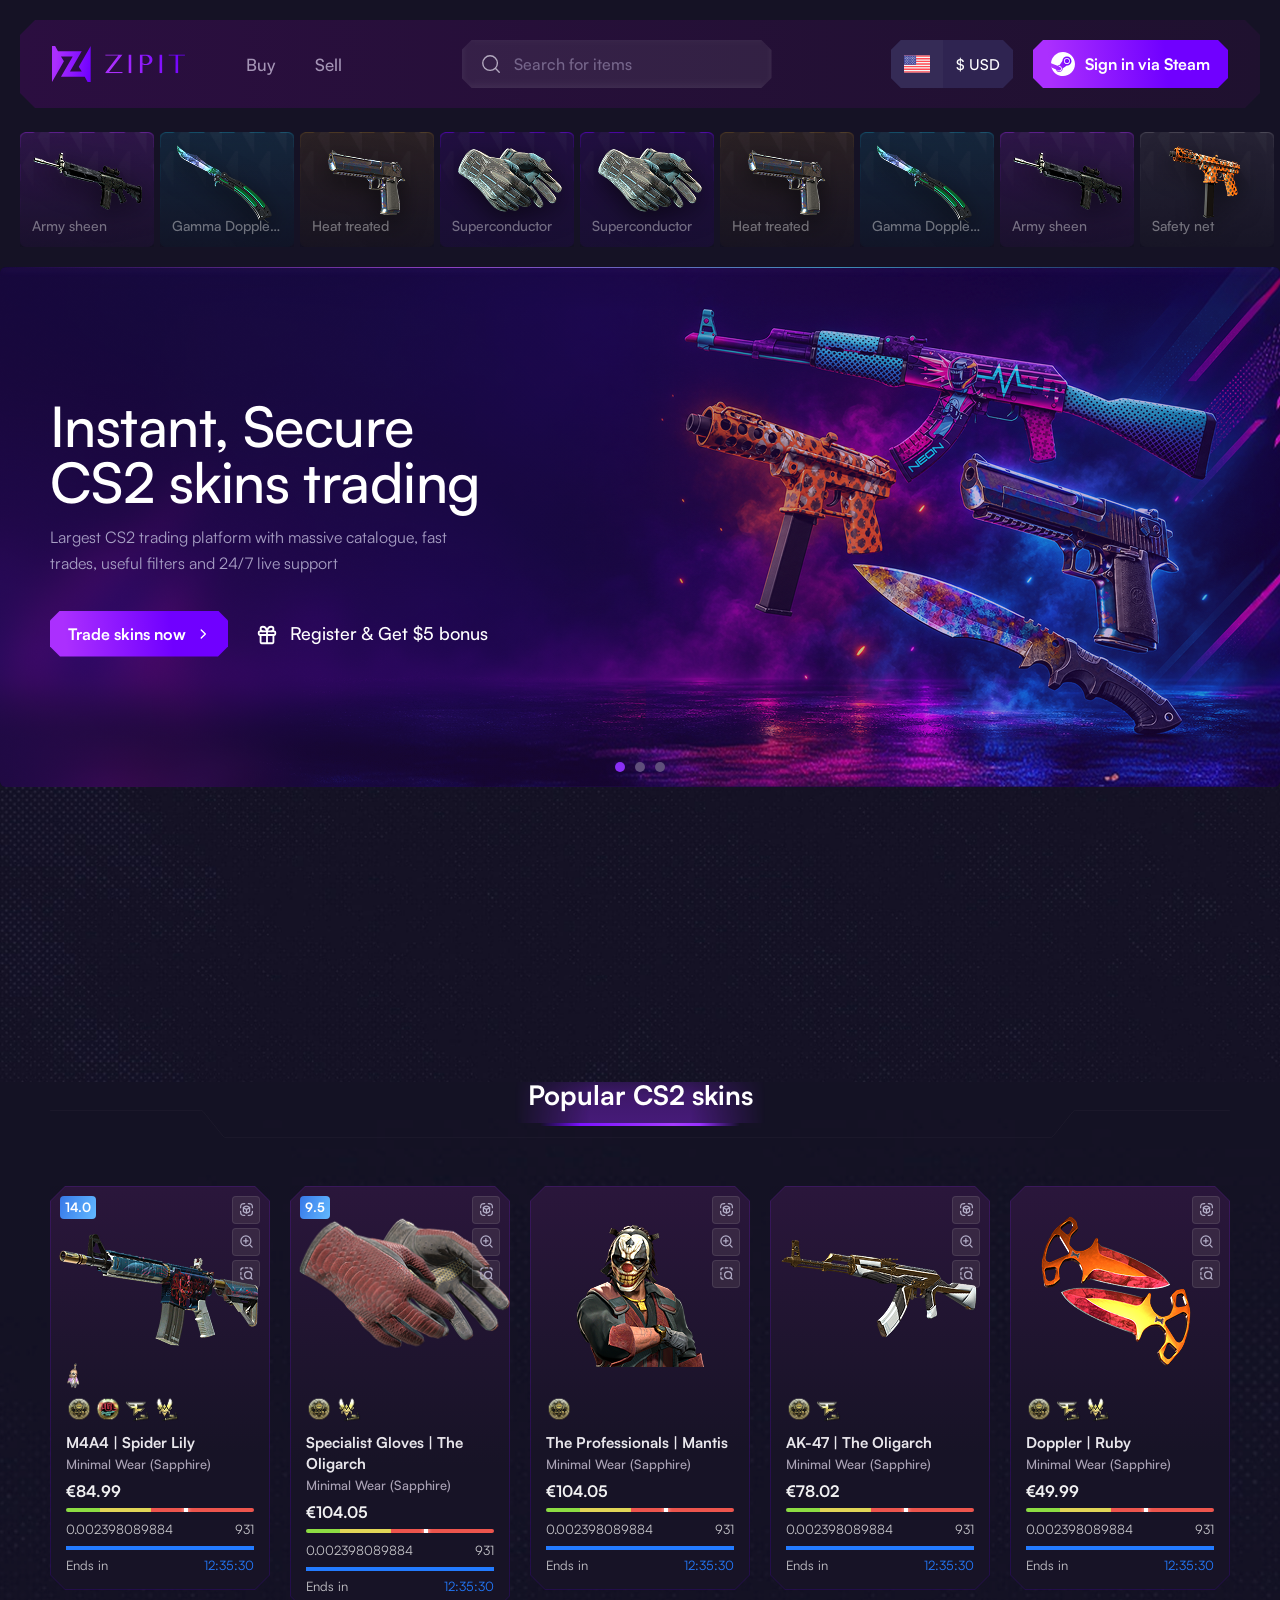
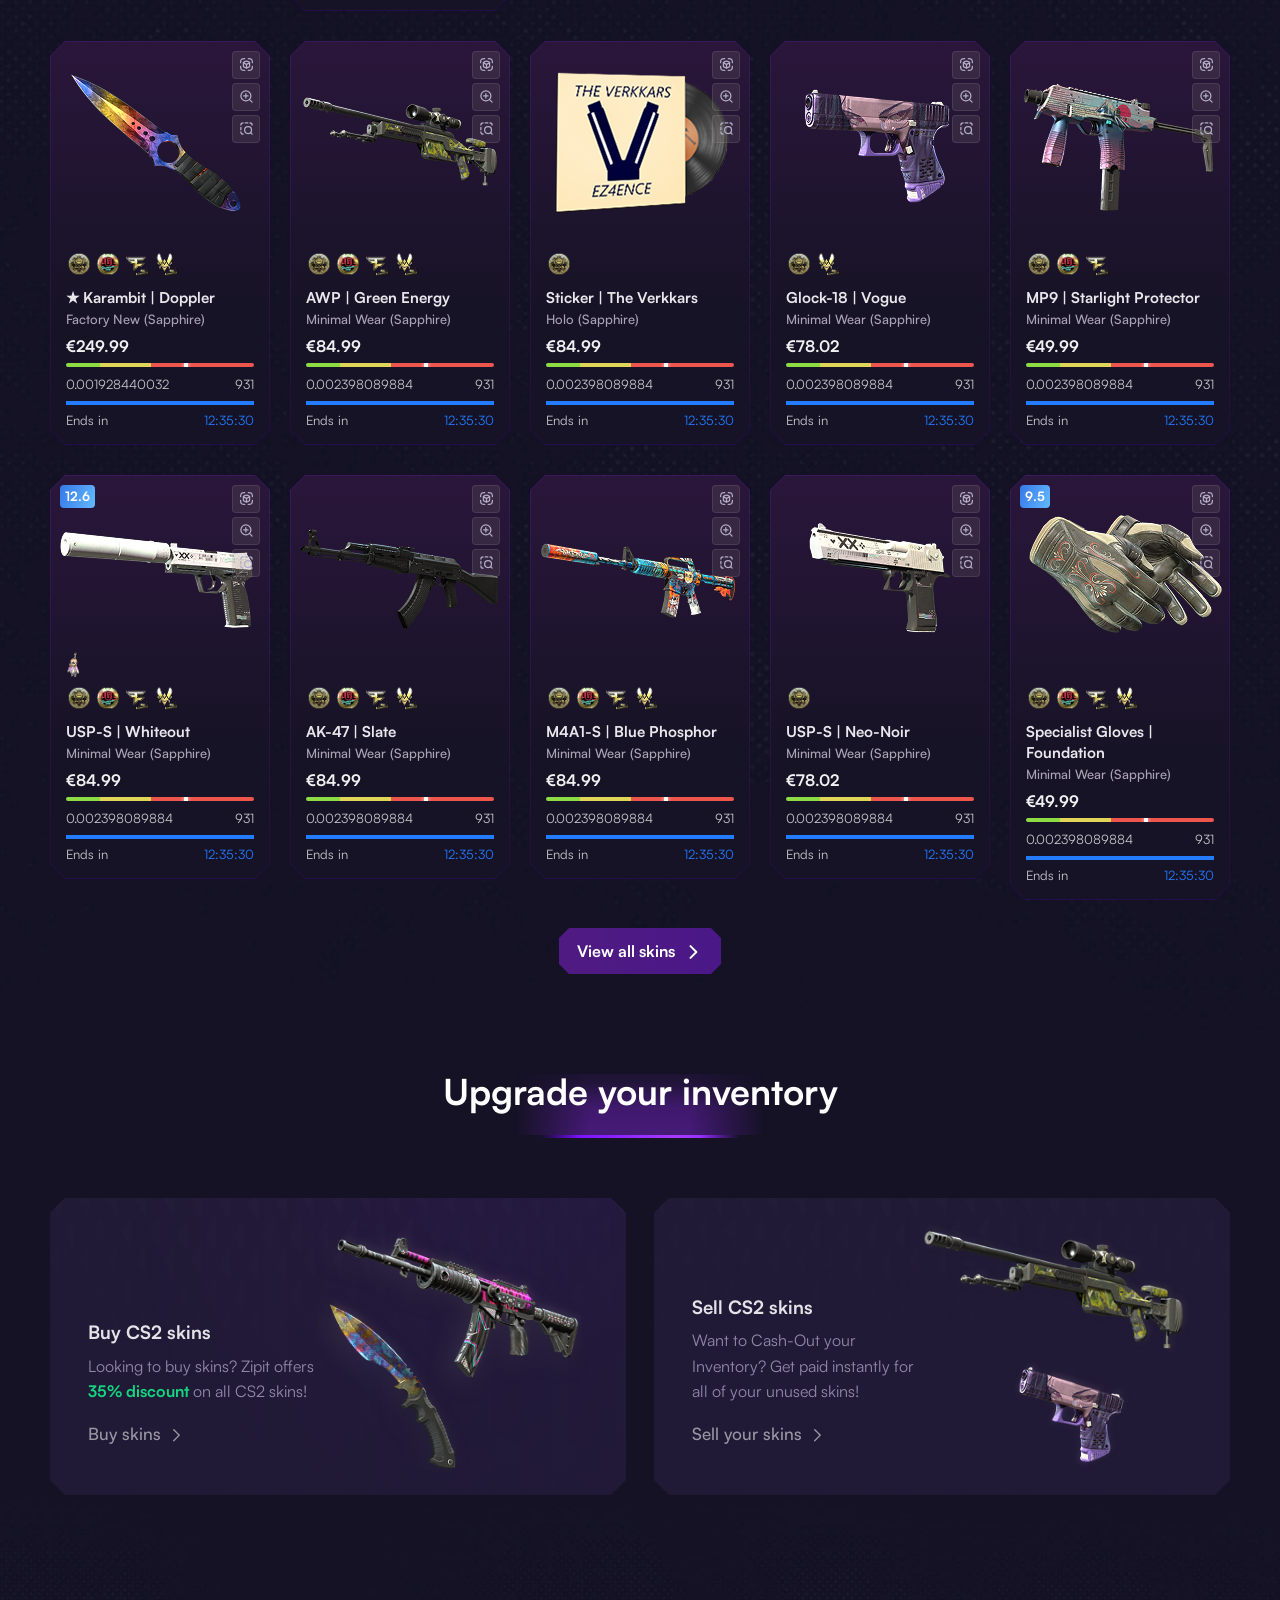
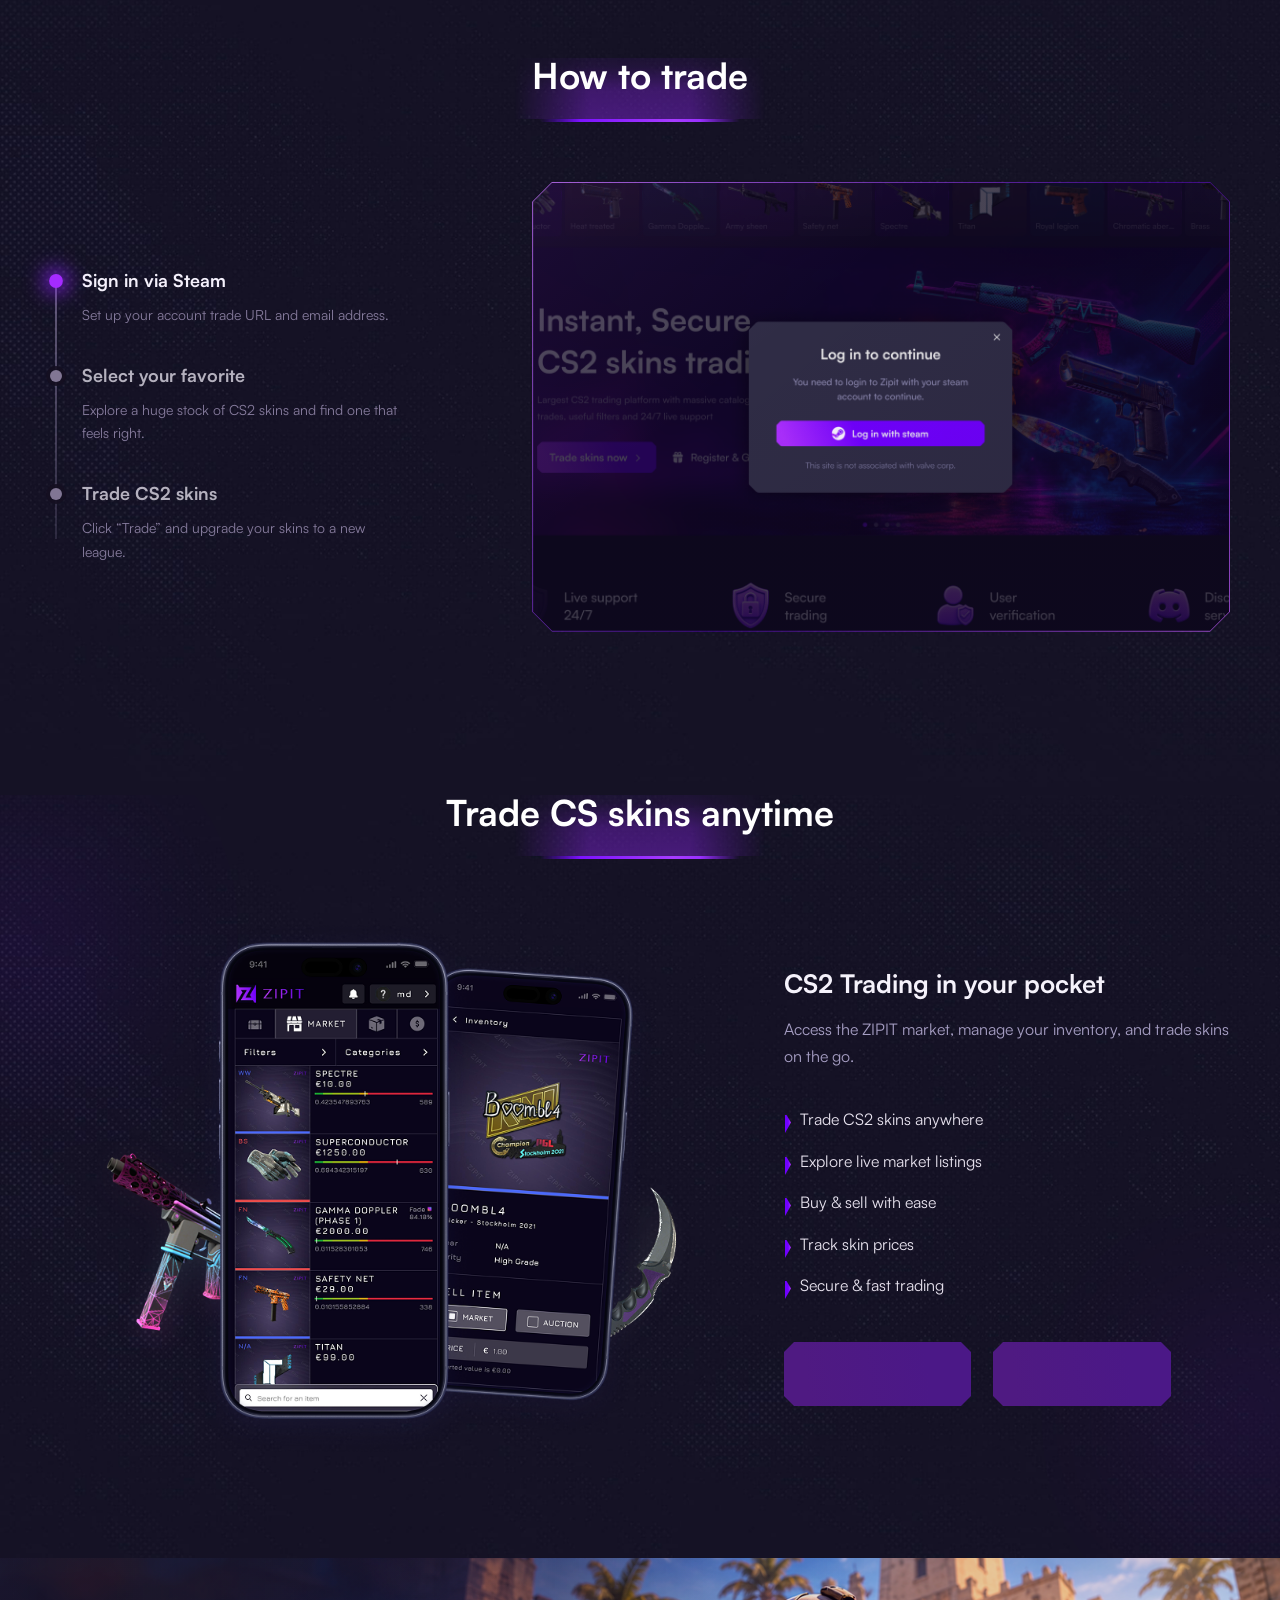
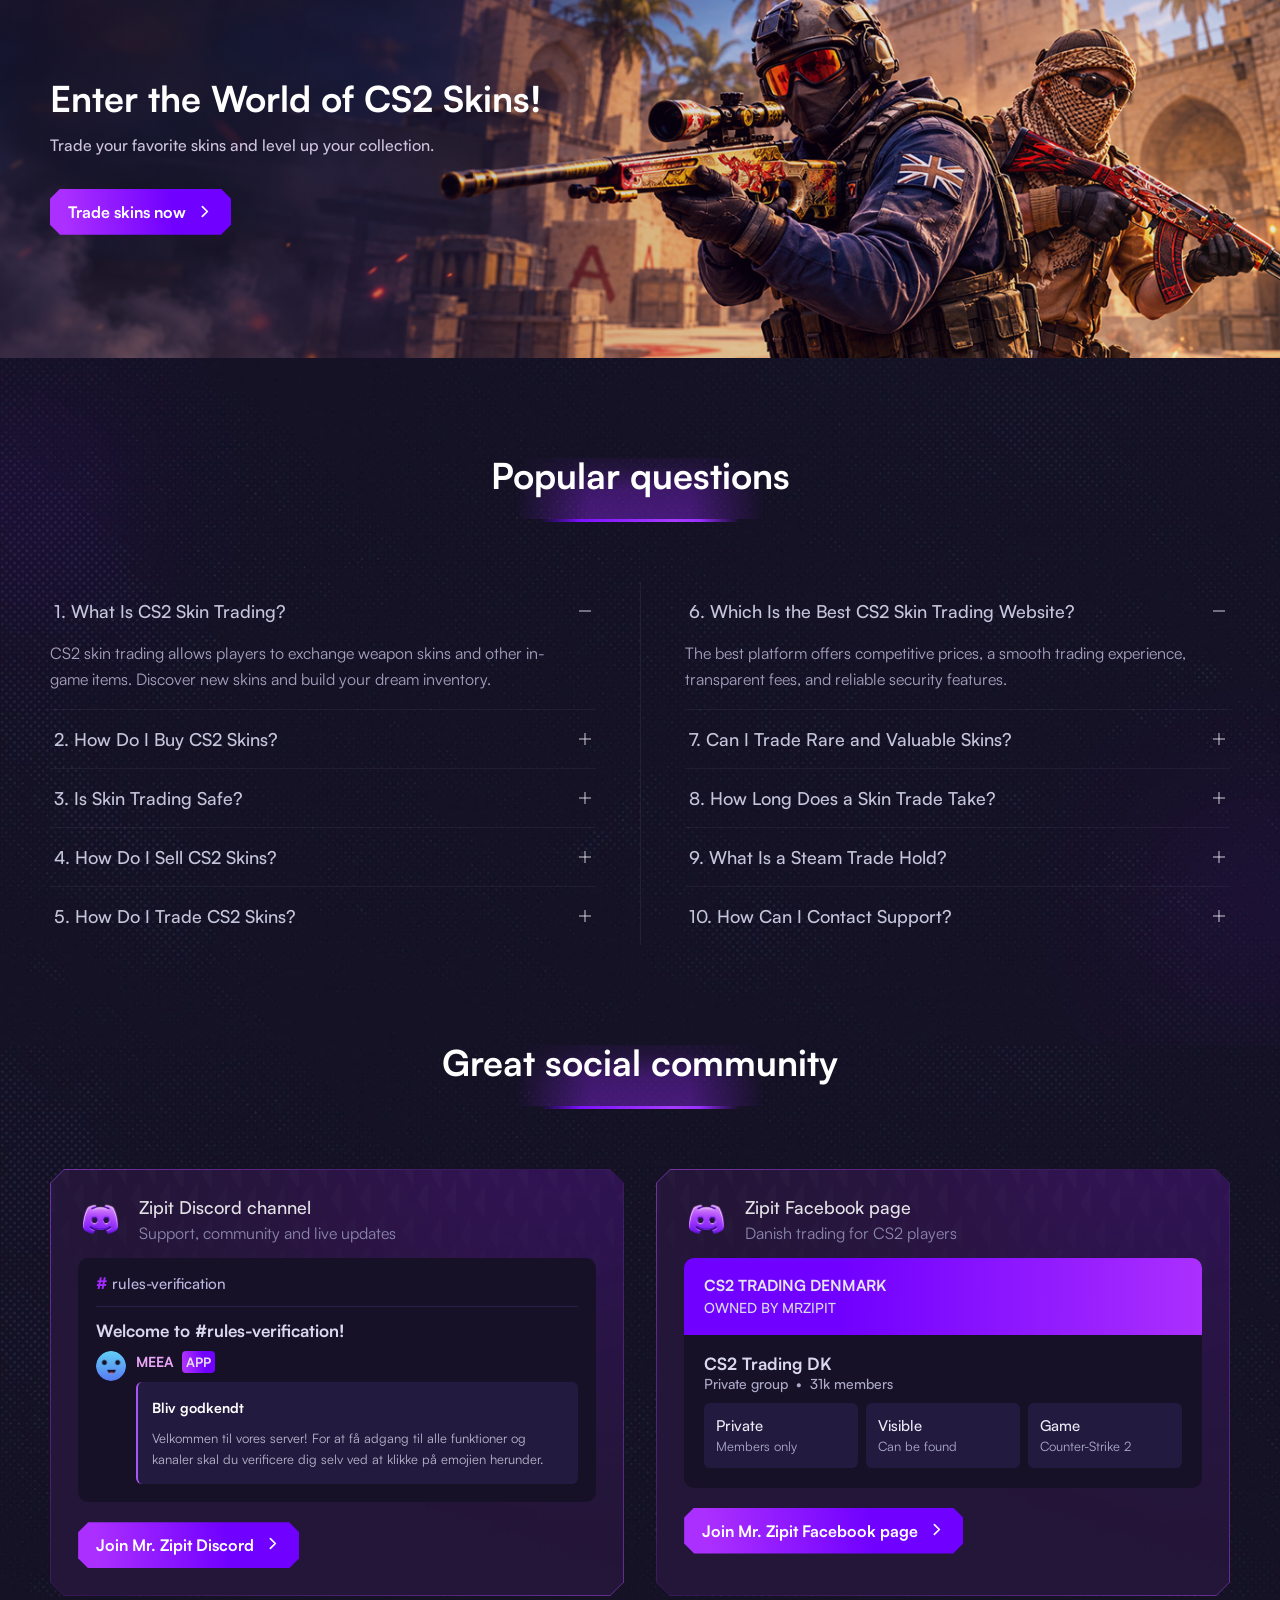
==== index.html @ a23563c8 "update section" ====
<!DOCTYPE html>
<html lang="en">
  <head>
    <meta charset="UTF-8" />
    <meta name="viewport" content="width=device-width, initial-scale=1.0" />
    <title>ZIPIT — Skin Drop Section</title>
    <meta name="description" content="Responsive skin drop section inspired by the reference website." />
    <link rel="icon" type="image/svg+xml" href="images/favicon.svg" />
    <link rel="stylesheet" href="https://unpkg.com/lenis@1.3.26/dist/lenis.css" />
    <link rel="stylesheet" href="https://cdn.jsdelivr.net/npm/swiper@11/swiper-bundle.min.css" />
    <link rel="stylesheet" href="style.css" />
  </head>
  <body>
      <header class="topbar" aria-label="Main navigation">
        <div class="header-inner">
          <div class="header-logo-menu">
            <div class="brand" aria-label="ZIPIT brand">
              <a href="index.html" aria-label="ZIPIT homepage">
                <img src="images/new-zipit-logo.svg" alt="ZIPIT"
                  class="brand-logo" />
              </a>
            </div>
            <nav class="nav-actions" id="primaryNavigation" aria-label="Main navigation links">
              <ul class="nav-mian-menu">
                <li class="nav-item"><a href="#" class="nav-link">Buy</a></li>
                <li class="nav-item"><a href="#" class="nav-link">Sell</a></li>
              </ul>
            </nav>
          </div>
          <div class="header-buttons">
            <div class="currency-dropdown">
              <button class="currency-box" type="button" aria-expanded="false">
                <span class="currency-flag">
                  <img id="currencyFlag" src="images/flag.svg" alt>
                </span>
                <span class="currency-text" id="currencyText">$ USD</span>
              </button>
              <div class="currency-menu" id="currencyMenu"></div>
            </div>
            <button type="button" class="header-icon-btn search-toggle"
              aria-label="Open search" aria-expanded="false"
              aria-controls="headerSearch">
              <img src="images/search-icon.svg" alt />
            </button>
            <div class="signin-control">
              <button type="button" class="header-icon-btn signin-toggle"
                aria-label="Open sign-in options" aria-expanded="false"
                aria-controls="signinPanel">
                <img src="images/steam-icon.svg" alt />
              </button>
              <div class="signin-panel" id="signinPanel">
                <button type="button" class="signin-btn common-btn"
                  aria-label="Sign in via Steam">
                  <img src="images/steam-icon.svg" alt class="steam-icon" />
                  <span>Sign in via Steam</span>
                </button>
              </div>
            </div>
            <button type="button" class="nav-toggle header-icon-btn" aria-label="Open navigation menu" aria-expanded="false" aria-controls="primaryNavigation">
              <svg viewBox="0 0 24 24" aria-hidden="true"><path d="M4 6h16M4 12h16M4 18h16" /></svg>
            </button>
          </div>
          <div class="search-box" id="headerSearch" role="search">
            <span class="search-icon" aria-hidden="true">
              <img src="images/search-icon.svg" alt>
            </span>
            <input type="search" placeholder="Search for items"
              aria-label="Search items" />
          </div>
        </div>
      </header>

    <main>
      <section class="drops-wrap" aria-label="Featured drops section">
        <div class="drop-row" data-row="combined"></div>
      </section>

      <section class="hero">
        <div class="hero-slider swiper" aria-roledescription="carousel" aria-label="CS2 skins">
          <div class="hero-track swiper-wrapper">
            <!-- Slide 1 -->
            <div class="slide section-spacing-inline swiper-slide" role="group" aria-roledescription="slide" aria-label="1 of 3">
              <div class="hero-slide-inner container">
                <div class="slide-content">
                  <h1 class="slide-title">Instant, Secure<br>CS2 skins
                    trading</h1>
                  <p class="slide-text">Largest CS2 trading platform with massive
                    catalogue, fast trades, useful filters and 24/7 live
                    support</p>
                  <div class="slide-actions ">
                    <a href="#" class="btn common-btn">Trade skins now
                      <svg viewBox="0 0 24 24" fill="none" stroke="currentColor"
                        stroke-width="2.4" stroke-linecap="round"
                        stroke-linejoin="round"><path d="M9 5l7 7-7 7" /></svg>
                    </a>
                    <a href="#" class="bonus">
                      <svg viewBox="0 0 24 24" fill="none" stroke="currentColor"
                        stroke-width="2" stroke-linecap="round"
                        stroke-linejoin="round"><rect x="3" y="8" width="18"
                          height="4" rx="1" /><path
                          d="M12 8v13M5 12v8a1 1 0 0 0 1 1h12a1 1 0 0 0 1-1v-8M7.5 8a2.5 2.5 0 0 1 0-5C11 3 12 8 12 8s1-5 4.5-5a2.5 2.5 0 0 1 0 5" /></svg>
                      Register &amp; Get $5 bonus
                    </a>
                  </div>
                </div>
                <div class="slide-media">
                  <img src="images/hero-gun-image.png" alt="CS2 skins">
                </div>
              </div>
            </div>

            <!-- Slide 2 -->
            <div class="slide section-spacing-inline swiper-slide" role="group" aria-roledescription="slide" aria-label="2 of 3">
              <div class="hero-slide-inner container">
                <div class="slide-content">
                  <h2 class="slide-title">Sell your skins<br>for real money</h2>
                  <p class="slide-text">Cash out to card, crypto or wallet in
                    minutes with the best prices on the market.</p>
                  <div class="slide-actions">
                    <a href="#" class="btn common-btn">Sell skins now
                      <svg viewBox="0 0 24 24" fill="none" stroke="currentColor"
                        stroke-width="2.4" stroke-linecap="round"
                        stroke-linejoin="round"><path d="M9 5l7 7-7 7" /></svg>
                    </a>
                    <a href="#" class="bonus">
                      <svg viewBox="0 0 24 24" fill="none" stroke="currentColor"
                        stroke-width="2" stroke-linecap="round"
                        stroke-linejoin="round"><rect x="3" y="8" width="18"
                          height="4" rx="1" /><path
                          d="M12 8v13M5 12v8a1 1 0 0 0 1 1h12a1 1 0 0 0 1-1v-8M7.5 8a2.5 2.5 0 0 1 0-5C11 3 12 8 12 8s1-5 4.5-5a2.5 2.5 0 0 1 0 5" /></svg>
                      Register &amp; Get $5 bonus
                    </a>
                  </div>
                </div>
              </div>
            </div>

            <!-- Slide 3 -->
            <div class="slide section-spacing-inline swiper-slide" role="group" aria-roledescription="slide" aria-label="3 of 3">
              <div class="hero-slide-inner container">
                <div class="slide-content">
                  <h2 class="slide-title">Rare knives &amp; gloves<br>in one
                    catalogue</h2>
                  <p class="slide-text">Filter by float, pattern, sticker and
                    price to find exactly the skin you want.</p>
                  <div class="slide-actions">
                    <a href="#" class="btn common-btn">Browse catalogue
                      <svg viewBox="0 0 24 24" fill="none" stroke="currentColor"
                        stroke-width="2.4" stroke-linecap="round"
                        stroke-linejoin="round"><path d="M9 5l7 7-7 7" /></svg>
                    </a>
                    <a href="#" class="bonus">
                      <svg viewBox="0 0 24 24" fill="none" stroke="currentColor"
                        stroke-width="2" stroke-linecap="round"
                        stroke-linejoin="round"><rect x="3" y="8" width="18"
                          height="4" rx="1" /><path
                          d="M12 8v13M5 12v8a1 1 0 0 0 1 1h12a1 1 0 0 0 1-1v-8M7.5 8a2.5 2.5 0 0 1 0-5C11 3 12 8 12 8s1-5 4.5-5a2.5 2.5 0 0 1 0 5" /></svg>
                      Register &amp; Get $5 bonus
                    </a>
                  </div>
                </div>
              </div>
            </div>

          </div>
        </div>
        <div class="hero-dots" aria-label="Choose hero slide"></div>
      </section>

      <section class="trust-strip-section section-spacing-inline section-spacing-block" aria-label="Platform services">
        <div class="container">
          <div class="trust-strip">
            <div class="trust-item trust-support">
              <img src="images/live-support.png" alt aria-hidden="true" />
              <p><span>Live support</span><span>24/7</span></p>
            </div>
            <div class="trust-item">
              <img src="images/secure-trading.png" alt aria-hidden="true" />
              <p><span>Secure</span><span>trading</span></p>
            </div>
            <div class="trust-item">
              <img src="images/user-verification.png" alt aria-hidden="true" />
              <p><span>User</span><span>verification</span></p>
            </div>
            <div class="trust-item">
              <img src="images/discord-server.png" alt aria-hidden="true" />
              <p><span>Discord</span><span>server</span></p>
            </div>
          </div>
        </div>
      </section>

      <section class="popular-skins section-spacing-inline section-spacing-bottom" aria-labelledby="popular-skins-title">
        <video class="popular-skins-video" muted loop playsinline preload="metadata" poster="images/sec-background-image.png" aria-hidden="true" tabindex="-1">
          <source src="images/WH5VTTWr.webm" type="video/webm">
        </video>
        <div class="container">
          <div class="trade-guide-heading popular-skins-heading">
            <h2 id="popular-skins-title">Popular CS2 skins</h2>
            <img class="trade-guide-border" src="images/section-heding-border.svg" alt="" aria-hidden="true" />
          </div>
          <div class="popular-skins-grid swiper" id="popularSkinsGrid" aria-live="polite">
            <div class="popular-skins-track swiper-wrapper">
            <article class="popular-skin-card" data-skin-card="0">
              <div class="popular-skin-art">
                <span class="popular-skin-badge" data-skin-badge></span>
                <span class="popular-skin-tools">
                  <a class="popular-skin-tool-link" href="#popular-skins-title" aria-label="View skin in 3D"><img src="images/3d-search.svg" alt=""></a>
                  <a class="popular-skin-tool-link" href="#popular-skins-title" aria-label="Zoom skin image"><img src="images/zoom.svg" alt=""></a>
                  <a class="popular-skin-tool-link" href="#popular-skins-title" aria-label="Search similar skins"><img src="images/search.svg" alt=""></a>
                </span>
                <a class="popular-skin-image-link" data-skin-link href="#popular-skins-title"><img data-skin-image alt="" loading="lazy"></a>
                <div class="popular-skin-charms">
                  <a class="popular-skin-charm" data-charm-slot hidden href="#popular-skins-title" aria-label="View charm keychain"><img data-charm-image alt="" loading="lazy"></a>
                  <a class="popular-skin-charm" data-charm-slot hidden href="#popular-skins-title" aria-label="View charm keychain"><img data-charm-image alt="" loading="lazy"></a>
                  <a class="popular-skin-charm" data-charm-slot hidden href="#popular-skins-title" aria-label="View charm keychain"><img data-charm-image alt="" loading="lazy"></a>
                </div>
              </div>
              <div class="popular-skin-details">
                <div>
                  <span class="popular-skin-icons">
                    <a class="popular-skin-keychain" data-keychain="1" href="#popular-skins-title" aria-label="View keychain"><img src="images/keychain-1.png" alt="" loading="lazy"></a>
                    <a class="popular-skin-keychain" data-keychain="2" href="#popular-skins-title" aria-label="View keychain"><img src="images/keychain-2.png" alt="" loading="lazy"></a>
                    <a class="popular-skin-keychain" data-keychain="3" href="#popular-skins-title" aria-label="View keychain"><img src="images/keychain-3.png" alt="" loading="lazy"></a>
                    <a class="popular-skin-keychain" data-keychain="4" href="#popular-skins-title" aria-label="View keychain"><img src="images/keychain-4.png" alt="" loading="lazy"></a>
                    <a class="popular-skin-keychain" data-keychain="5" href="#popular-skins-title" aria-label="View keychain"><img src="images/keychain-5.png" alt="" loading="lazy"></a>
                  </span>
                  <h3 data-skin-name></h3>
                  <p class="popular-skin-condition" data-skin-condition></p>
                  <strong class="popular-skin-price" data-skin-price></strong>
                  <div class="popular-skin-meter" aria-label="Market price indicator">
                    <span></span>
                  </div>
                  <div class="popular-skin-float">
                    <span data-skin-float></span>
                    <span>931</span>
                  </div>
                  <div class="popular-skin-footer"><span>Ends in</span><time>12:35:32</time>
                  </div>
                </div>
              <div class="popular-skin-actions">
                <a href="#popular-skins-title" class="common-btn">Offer</a>
                <a href="#popular-skins-title" class="common-btn">Check out</a>
              </div>
              </div>
            </article>
            <article class="popular-skin-card" data-skin-card="1">
              <div class="popular-skin-art">
                <span class="popular-skin-badge" data-skin-badge></span>
                <span class="popular-skin-tools">
                  <a class="popular-skin-tool-link" href="#popular-skins-title" aria-label="View skin in 3D"><img src="images/3d-search.svg" alt=""></a>
                  <a class="popular-skin-tool-link" href="#popular-skins-title" aria-label="Zoom skin image"><img src="images/zoom.svg" alt=""></a><a class="popular-skin-tool-link" href="#popular-skins-title" aria-label="Search similar skins"><img src="images/search.svg" alt=""></a></span>
                  <a class="popular-skin-image-link" data-skin-link href="#popular-skins-title"><img data-skin-image alt="" loading="lazy"></a>
                <div class="popular-skin-charms">
                  <a class="popular-skin-charm" data-charm-slot hidden href="#popular-skins-title" aria-label="View charm keychain"><img data-charm-image alt="" loading="lazy"></a>
                  <a class="popular-skin-charm" data-charm-slot hidden href="#popular-skins-title" aria-label="View charm keychain"><img data-charm-image alt="" loading="lazy"></a>
                  <a class="popular-skin-charm" data-charm-slot hidden href="#popular-skins-title" aria-label="View charm keychain"><img data-charm-image alt="" loading="lazy"></a>
                </div></div>
              <div class="popular-skin-details">
                <div>
                  <span class="popular-skin-icons">
                    <a class="popular-skin-keychain" data-keychain="1" href="#popular-skins-title" aria-label="View keychain"><img src="images/keychain-1.png" alt="" loading="lazy"></a>
                    <a class="popular-skin-keychain" data-keychain="2" href="#popular-skins-title" aria-label="View keychain"><img src="images/keychain-2.png" alt="" loading="lazy"></a>
                    <a class="popular-skin-keychain" data-keychain="3" href="#popular-skins-title" aria-label="View keychain"><img src="images/keychain-3.png" alt="" loading="lazy"></a>
                    <a class="popular-skin-keychain" data-keychain="4" href="#popular-skins-title" aria-label="View keychain"><img src="images/keychain-4.png" alt="" loading="lazy"></a>
                    <a class="popular-skin-keychain" data-keychain="5" href="#popular-skins-title" aria-label="View keychain"><img src="images/keychain-5.png" alt="" loading="lazy"></a>
                  </span>
                  <h3 data-skin-name></h3>
                  <p class="popular-skin-condition" data-skin-condition></p>
                  <strong class="popular-skin-price" data-skin-price></strong>
                  <div class="popular-skin-meter" aria-label="Market price indicator">
                    <span></span>
                  </div>
                  <div class="popular-skin-float">
                    <span data-skin-float></span>
                    <span>931</span>
                  </div>
                  <div class="popular-skin-footer">
                    <span>Ends in</span><time>12:35:32</time>
                  </div>
                </div>
                <div class="popular-skin-actions">
                  <a href="#popular-skins-title" class="common-btn">Offer</a>
                  <a href="#popular-skins-title" class="common-btn">Check out</a>
                </div>
              </div>
            </article>
            <article class="popular-skin-card" data-skin-card="2">
              <div class="popular-skin-art">
                <span class="popular-skin-badge" data-skin-badge></span>
                <span class="popular-skin-tools">
                  <a class="popular-skin-tool-link" href="#popular-skins-title" aria-label="View skin in 3D"><img src="images/3d-search.svg" alt=""></a>
                  <a class="popular-skin-tool-link" href="#popular-skins-title" aria-label="Zoom skin image"><img src="images/zoom.svg" alt=""></a><a class="popular-skin-tool-link" href="#popular-skins-title" aria-label="Search similar skins"><img src="images/search.svg" alt=""></a>
                </span>
                <a class="popular-skin-image-link" data-skin-link href="#popular-skins-title"><img data-skin-image alt="" loading="lazy"></a>
                <div class="popular-skin-charms">
                  <a class="popular-skin-charm" data-charm-slot hidden href="#popular-skins-title" aria-label="View charm keychain"><img data-charm-image alt="" loading="lazy"></a>
                  <a class="popular-skin-charm" data-charm-slot hidden href="#popular-skins-title" aria-label="View charm keychain"><img data-charm-image alt="" loading="lazy"></a>
                  <a class="popular-skin-charm" data-charm-slot hidden href="#popular-skins-title" aria-label="View charm keychain"><img data-charm-image alt="" loading="lazy"></a>
                </div>
              </div>
              <div class="popular-skin-details">
                <div>
                  <span class="popular-skin-icons">
                    <a class="popular-skin-keychain" data-keychain="1" href="#popular-skins-title" aria-label="View keychain"><img src="images/keychain-1.png" alt="" loading="lazy"></a>
                    <a class="popular-skin-keychain" data-keychain="2" href="#popular-skins-title" aria-label="View keychain"><img src="images/keychain-2.png" alt="" loading="lazy"></a>
                    <a class="popular-skin-keychain" data-keychain="3" href="#popular-skins-title" aria-label="View keychain"><img src="images/keychain-3.png" alt="" loading="lazy"></a>
                    <a class="popular-skin-keychain" data-keychain="4" href="#popular-skins-title" aria-label="View keychain"><img src="images/keychain-4.png" alt="" loading="lazy"></a>
                    <a class="popular-skin-keychain" data-keychain="5" href="#popular-skins-title" aria-label="View keychain"><img src="images/keychain-5.png" alt="" loading="lazy"></a>
                  </span>
                  <h3 data-skin-name></h3>
                  <p class="popular-skin-condition" data-skin-condition></p>
                  <strong class="popular-skin-price" data-skin-price></strong>
                  <div class="popular-skin-meter" aria-label="Market price indicator">
                    <span></span>
                  </div>
                  <div class="popular-skin-float">
                    <span data-skin-float></span>
                    <span>931</span>
                  </div>
                  <div class="popular-skin-footer">
                    <span>Ends in</span><time>12:35:32</time>
                  </div>
                </div>
                <div class="popular-skin-actions">
                  <a href="#popular-skins-title" class="common-btn">Offer</a>
                  <a href="#popular-skins-title" class="common-btn">Check out</a>
                </div>
              </div>
            </article>
            <article class="popular-skin-card" data-skin-card="3">
              <div class="popular-skin-art">
                <span class="popular-skin-badge" data-skin-badge></span>
                <span class="popular-skin-tools">
                  <a class="popular-skin-tool-link" href="#popular-skins-title" aria-label="View skin in 3D"><img src="images/3d-search.svg" alt=""></a>
                  <a class="popular-skin-tool-link" href="#popular-skins-title" aria-label="Zoom skin image"><img src="images/zoom.svg" alt=""></a><a class="popular-skin-tool-link" href="#popular-skins-title" aria-label="Search similar skins"><img src="images/search.svg" alt=""></a>
                </span>
                <a class="popular-skin-image-link" data-skin-link href="#popular-skins-title"><img data-skin-image alt="" loading="lazy"></a>
                <div class="popular-skin-charms">
                  <a class="popular-skin-charm" data-charm-slot hidden href="#popular-skins-title" aria-label="View charm keychain"><img data-charm-image alt="" loading="lazy"></a>
                  <a class="popular-skin-charm" data-charm-slot hidden href="#popular-skins-title" aria-label="View charm keychain"><img data-charm-image alt="" loading="lazy"></a>
                  <a class="popular-skin-charm" data-charm-slot hidden href="#popular-skins-title" aria-label="View charm keychain"><img data-charm-image alt="" loading="lazy"></a>
                </div>
              </div>
              <div class="popular-skin-details">
                <div>
                  <span class="popular-skin-icons">
                    <a class="popular-skin-keychain" data-keychain="1" href="#popular-skins-title" aria-label="View keychain"><img src="images/keychain-1.png" alt="" loading="lazy"></a>
                    <a class="popular-skin-keychain" data-keychain="2" href="#popular-skins-title" aria-label="View keychain"><img src="images/keychain-2.png" alt="" loading="lazy"></a>
                    <a class="popular-skin-keychain" data-keychain="3" href="#popular-skins-title" aria-label="View keychain"><img src="images/keychain-3.png" alt="" loading="lazy"></a>
                    <a class="popular-skin-keychain" data-keychain="4" href="#popular-skins-title" aria-label="View keychain"><img src="images/keychain-4.png" alt="" loading="lazy"></a>
                    <a class="popular-skin-keychain" data-keychain="5" href="#popular-skins-title" aria-label="View keychain"><img src="images/keychain-5.png" alt="" loading="lazy"></a>
                  </span>
                  <h3 data-skin-name></h3>
                  <p class="popular-skin-condition" data-skin-condition></p>
                  <strong class="popular-skin-price" data-skin-price></strong>
                  <div class="popular-skin-meter" aria-label="Market price indicator">
                    <span></span>
                  </div>
                  <div class="popular-skin-float">
                    <span data-skin-float></span>
                    <span>931</span>
                  </div>
                  <div class="popular-skin-footer">
                    <span>Ends in</span><time>12:35:32</time>
                  </div>
                </div>
                <div class="popular-skin-actions">
                  <a href="#popular-skins-title" class="common-btn">Offer</a>
                  <a href="#popular-skins-title" class="common-btn">Check out</a>
                </div>
              </div>
            </article>
            <article class="popular-skin-card" data-skin-card="4">
              <div class="popular-skin-art">
                <span class="popular-skin-badge" data-skin-badge></span>
                <span class="popular-skin-tools">
                  <a class="popular-skin-tool-link" href="#popular-skins-title" aria-label="View skin in 3D"><img src="images/3d-search.svg" alt=""></a>
                  <a class="popular-skin-tool-link" href="#popular-skins-title" aria-label="Zoom skin image"><img src="images/zoom.svg" alt=""></a><a class="popular-skin-tool-link" href="#popular-skins-title" aria-label="Search similar skins"><img src="images/search.svg" alt=""></a>
                </span>
                <a class="popular-skin-image-link" data-skin-link href="#popular-skins-title"><img data-skin-image alt="" loading="lazy"></a>
                <div class="popular-skin-charms">
                  <a class="popular-skin-charm" data-charm-slot hidden href="#popular-skins-title" aria-label="View charm keychain"><img data-charm-image alt="" loading="lazy"></a>
                  <a class="popular-skin-charm" data-charm-slot hidden href="#popular-skins-title" aria-label="View charm keychain"><img data-charm-image alt="" loading="lazy"></a>
                  <a class="popular-skin-charm" data-charm-slot hidden href="#popular-skins-title" aria-label="View charm keychain"><img data-charm-image alt="" loading="lazy"></a>
                </div>
              </div>
              <div class="popular-skin-details">
                <div>
                  <span class="popular-skin-icons">
                    <a class="popular-skin-keychain" data-keychain="1" href="#popular-skins-title" aria-label="View keychain"><img src="images/keychain-1.png" alt="" loading="lazy"></a>
                    <a class="popular-skin-keychain" data-keychain="2" href="#popular-skins-title" aria-label="View keychain"><img src="images/keychain-2.png" alt="" loading="lazy"></a>
                    <a class="popular-skin-keychain" data-keychain="3" href="#popular-skins-title" aria-label="View keychain"><img src="images/keychain-3.png" alt="" loading="lazy"></a>
                    <a class="popular-skin-keychain" data-keychain="4" href="#popular-skins-title" aria-label="View keychain"><img src="images/keychain-4.png" alt="" loading="lazy"></a>
                    <a class="popular-skin-keychain" data-keychain="5" href="#popular-skins-title" aria-label="View keychain"><img src="images/keychain-5.png" alt="" loading="lazy"></a>
                  </span>
                  <h3 data-skin-name></h3>
                  <p class="popular-skin-condition" data-skin-condition></p>
                  <strong class="popular-skin-price" data-skin-price></strong>
                  <div class="popular-skin-meter" aria-label="Market price indicator">
                    <span></span>
                  </div>
                  <div class="popular-skin-float">
                    <span data-skin-float></span>
                    <span>931</span>
                  </div>
                  <div class="popular-skin-footer">
                    <span>Ends in</span>
                    <time>12:35:32</time>
                  </div>
                </div>
              <div class="popular-skin-actions">
                <a href="#popular-skins-title" class="common-btn">Offer</a>
                <a href="#popular-skins-title" class="common-btn">Check out</a>
              </div>
              </div>
            </article>
            <article class="popular-skin-card" data-skin-card="5">
              <div class="popular-skin-art">
                <span class="popular-skin-badge" data-skin-badge></span>
                <span class="popular-skin-tools">
                  <a class="popular-skin-tool-link" href="#popular-skins-title" aria-label="View skin in 3D"><img src="images/3d-search.svg" alt=""></a>
                  <a class="popular-skin-tool-link" href="#popular-skins-title" aria-label="Zoom skin image"><img src="images/zoom.svg" alt=""></a><a class="popular-skin-tool-link" href="#popular-skins-title" aria-label="Search similar skins"><img src="images/search.svg" alt=""></a>
                </span>
                <a class="popular-skin-image-link" data-skin-link href="#popular-skins-title"><img data-skin-image alt="" loading="lazy"></a>
                <div class="popular-skin-charms">
                  <a class="popular-skin-charm" data-charm-slot hidden href="#popular-skins-title" aria-label="View charm keychain"><img data-charm-image alt="" loading="lazy"></a>
                  <a class="popular-skin-charm" data-charm-slot hidden href="#popular-skins-title" aria-label="View charm keychain"><img data-charm-image alt="" loading="lazy"></a>
                  <a class="popular-skin-charm" data-charm-slot hidden href="#popular-skins-title" aria-label="View charm keychain"><img data-charm-image alt="" loading="lazy"></a>
                </div>
              </div>
              <div class="popular-skin-details">
                <div>
                  <span class="popular-skin-icons">
                    <a class="popular-skin-keychain" data-keychain="1" href="#popular-skins-title" aria-label="View keychain"><img src="images/keychain-1.png" alt="" loading="lazy"></a>
                    <a class="popular-skin-keychain" data-keychain="2" href="#popular-skins-title" aria-label="View keychain"><img src="images/keychain-2.png" alt="" loading="lazy"></a>
                    <a class="popular-skin-keychain" data-keychain="3" href="#popular-skins-title" aria-label="View keychain"><img src="images/keychain-3.png" alt="" loading="lazy"></a>
                    <a class="popular-skin-keychain" data-keychain="4" href="#popular-skins-title" aria-label="View keychain"><img src="images/keychain-4.png" alt="" loading="lazy"></a>
                    <a class="popular-skin-keychain" data-keychain="5" href="#popular-skins-title" aria-label="View keychain"><img src="images/keychain-5.png" alt="" loading="lazy"></a>
                  </span>
                  <h3 data-skin-name></h3>
                  <p class="popular-skin-condition" data-skin-condition></p>
                  <strong class="popular-skin-price" data-skin-price></strong>
                  <div class="popular-skin-meter" aria-label="Market price indicator">
                    <span></span>
                  </div>
                  <div class="popular-skin-float">
                    <span data-skin-float></span>
                    <span>931</span>
                  </div>
                  <div class="popular-skin-footer">
                    <span>Ends in</span>
                    <time>12:35:32</time>
                  </div>
                </div>
                <div class="popular-skin-actions">
                  <a href="#popular-skins-title" class="common-btn">Offer</a>
                  <a href="#popular-skins-title" class="common-btn">Check out</a>
                </div>
              </div>
            </article>
            <article class="popular-skin-card" data-skin-card="6">
              <div class="popular-skin-art">
                <span class="popular-skin-badge" data-skin-badge></span>
                <span class="popular-skin-tools">
                  <a class="popular-skin-tool-link" href="#popular-skins-title" aria-label="View skin in 3D"><img src="images/3d-search.svg" alt=""></a>
                  <a class="popular-skin-tool-link" href="#popular-skins-title" aria-label="Zoom skin image"><img src="images/zoom.svg" alt=""></a><a class="popular-skin-tool-link" href="#popular-skins-title" aria-label="Search similar skins"><img src="images/search.svg" alt=""></a>
                </span>
                <a class="popular-skin-image-link" data-skin-link href="#popular-skins-title"><img data-skin-image alt="" loading="lazy"></a>
                <div class="popular-skin-charms">
                  <a class="popular-skin-charm" data-charm-slot hidden href="#popular-skins-title" aria-label="View charm keychain"><img data-charm-image alt="" loading="lazy"></a>
                  <a class="popular-skin-charm" data-charm-slot hidden href="#popular-skins-title" aria-label="View charm keychain"><img data-charm-image alt="" loading="lazy"></a>
                  <a class="popular-skin-charm" data-charm-slot hidden href="#popular-skins-title" aria-label="View charm keychain"><img data-charm-image alt="" loading="lazy"></a>
                </div>
              </div>
              <div class="popular-skin-details">
                <div>
                  <span class="popular-skin-icons">
                    <a class="popular-skin-keychain" data-keychain="1" href="#popular-skins-title" aria-label="View keychain"><img src="images/keychain-1.png" alt="" loading="lazy"></a>
                    <a class="popular-skin-keychain" data-keychain="2" href="#popular-skins-title" aria-label="View keychain"><img src="images/keychain-2.png" alt="" loading="lazy"></a>
                    <a class="popular-skin-keychain" data-keychain="3" href="#popular-skins-title" aria-label="View keychain"><img src="images/keychain-3.png" alt="" loading="lazy"></a>
                    <a class="popular-skin-keychain" data-keychain="4" href="#popular-skins-title" aria-label="View keychain"><img src="images/keychain-4.png" alt="" loading="lazy"></a>
                    <a class="popular-skin-keychain" data-keychain="5" href="#popular-skins-title" aria-label="View keychain"><img src="images/keychain-5.png" alt="" loading="lazy"></a>
                  </span>
                  <h3 data-skin-name></h3>
                  <p class="popular-skin-condition" data-skin-condition></p>
                  <strong class="popular-skin-price" data-skin-price></strong>
                  <div class="popular-skin-meter" aria-label="Market price indicator">
                    <span></span>
                  </div>
                  <div class="popular-skin-float">
                    <span data-skin-float></span>
                    <span>931</span>
                  </div>
                  <div class="popular-skin-footer">
                    <span>Ends in</span>
                    <time>12:35:32</time>
                  </div>
                </div>
                <div class="popular-skin-actions">
                  <a href="#popular-skins-title" class="common-btn">Offer</a>
                  <a href="#popular-skins-title" class="common-btn">Check out</a>
                </div>
              </div>
            </article>
            <article class="popular-skin-card" data-skin-card="7">
              <div class="popular-skin-art">
                <span class="popular-skin-badge" data-skin-badge></span>
                <span class="popular-skin-tools">
                  <a class="popular-skin-tool-link" href="#popular-skins-title" aria-label="View skin in 3D"><img src="images/3d-search.svg" alt=""></a>
                  <a class="popular-skin-tool-link" href="#popular-skins-title" aria-label="Zoom skin image"><img src="images/zoom.svg" alt=""></a><a class="popular-skin-tool-link" href="#popular-skins-title" aria-label="Search similar skins"><img src="images/search.svg" alt=""></a>
                </span>
                <a class="popular-skin-image-link" data-skin-link href="#popular-skins-title"><img data-skin-image alt="" loading="lazy"></a>
                <div class="popular-skin-charms">
                  <a class="popular-skin-charm" data-charm-slot hidden href="#popular-skins-title" aria-label="View charm keychain"><img data-charm-image alt="" loading="lazy"></a>
                  <a class="popular-skin-charm" data-charm-slot hidden href="#popular-skins-title" aria-label="View charm keychain"><img data-charm-image alt="" loading="lazy"></a>
                  <a class="popular-skin-charm" data-charm-slot hidden href="#popular-skins-title" aria-label="View charm keychain"><img data-charm-image alt="" loading="lazy"></a>
                </div>
              </div>
              <div class="popular-skin-details">
                <div>
                  <span class="popular-skin-icons">
                    <a class="popular-skin-keychain" data-keychain="1" href="#popular-skins-title" aria-label="View keychain"><img src="images/keychain-1.png" alt="" loading="lazy"></a>
                    <a class="popular-skin-keychain" data-keychain="2" href="#popular-skins-title" aria-label="View keychain"><img src="images/keychain-2.png" alt="" loading="lazy"></a>
                    <a class="popular-skin-keychain" data-keychain="3" href="#popular-skins-title" aria-label="View keychain"><img src="images/keychain-3.png" alt="" loading="lazy"></a>
                    <a class="popular-skin-keychain" data-keychain="4" href="#popular-skins-title" aria-label="View keychain"><img src="images/keychain-4.png" alt="" loading="lazy"></a>
                    <a class="popular-skin-keychain" data-keychain="5" href="#popular-skins-title" aria-label="View keychain"><img src="images/keychain-5.png" alt="" loading="lazy"></a>
                  </span>
                  <h3 data-skin-name></h3>
                  <p class="popular-skin-condition" data-skin-condition></p>
                  <strong class="popular-skin-price" data-skin-price></strong>
                  <div class="popular-skin-meter" aria-label="Market price indicator">
                    <span></span>
                  </div>
                  <div class="popular-skin-float">
                    <span data-skin-float></span>
                    <span>931</span>
                  </div>
                  <div class="popular-skin-footer">
                    <span>Ends in</span>
                    <time>12:35:32</time>
                  </div>
                </div>
              <div class="popular-skin-actions">
                <a href="#popular-skins-title" class="common-btn">Offer</a>
                <a href="#popular-skins-title" class="common-btn">Check out</a>
              </div>
              </div>
            </article>
            <article class="popular-skin-card" data-skin-card="8">
              <div class="popular-skin-art">
                <span class="popular-skin-badge" data-skin-badge></span>
                <span class="popular-skin-tools">
                  <a class="popular-skin-tool-link" href="#popular-skins-title" aria-label="View skin in 3D"><img src="images/3d-search.svg" alt=""></a>
                  <a class="popular-skin-tool-link" href="#popular-skins-title" aria-label="Zoom skin image"><img src="images/zoom.svg" alt=""></a><a class="popular-skin-tool-link" href="#popular-skins-title" aria-label="Search similar skins"><img src="images/search.svg" alt=""></a>
                </span>
                <a class="popular-skin-image-link" data-skin-link href="#popular-skins-title"><img data-skin-image alt="" loading="lazy"></a>
                <div class="popular-skin-charms">
                  <a class="popular-skin-charm" data-charm-slot hidden href="#popular-skins-title" aria-label="View charm keychain"><img data-charm-image alt="" loading="lazy"></a>
                  <a class="popular-skin-charm" data-charm-slot hidden href="#popular-skins-title" aria-label="View charm keychain"><img data-charm-image alt="" loading="lazy"></a>
                  <a class="popular-skin-charm" data-charm-slot hidden href="#popular-skins-title" aria-label="View charm keychain"><img data-charm-image alt="" loading="lazy"></a>
                </div>
              </div>
              <div class="popular-skin-details">
                <div>
                  <span class="popular-skin-icons">
                    <a class="popular-skin-keychain" data-keychain="1" href="#popular-skins-title" aria-label="View keychain"><img src="images/keychain-1.png" alt="" loading="lazy"></a>
                    <a class="popular-skin-keychain" data-keychain="2" href="#popular-skins-title" aria-label="View keychain"><img src="images/keychain-2.png" alt="" loading="lazy"></a>
                    <a class="popular-skin-keychain" data-keychain="3" href="#popular-skins-title" aria-label="View keychain"><img src="images/keychain-3.png" alt="" loading="lazy"></a>
                    <a class="popular-skin-keychain" data-keychain="4" href="#popular-skins-title" aria-label="View keychain"><img src="images/keychain-4.png" alt="" loading="lazy"></a>
                    <a class="popular-skin-keychain" data-keychain="5" href="#popular-skins-title" aria-label="View keychain"><img src="images/keychain-5.png" alt="" loading="lazy"></a>
                  </span>
                  <h3 data-skin-name></h3>
                  <p class="popular-skin-condition" data-skin-condition></p>
                  <strong class="popular-skin-price" data-skin-price></strong>
                  <div class="popular-skin-meter" aria-label="Market price indicator">
                    <span></span>
                  </div>
                  <div class="popular-skin-float">
                    <span data-skin-float></span>
                    <span>931</span>
                  </div>
                  <div class="popular-skin-footer">
                    <span>Ends in</span>
                    <time>12:35:32</time>
                  </div>
                </div>
              <div class="popular-skin-actions">
                <a href="#popular-skins-title" class="common-btn">Offer</a>
                <a href="#popular-skins-title" class="common-btn">Check out</a>
              </div>
              </div>
            </article>
            <article class="popular-skin-card" data-skin-card="9">
              <div class="popular-skin-art">
                <span class="popular-skin-badge" data-skin-badge></span>
                <span class="popular-skin-tools">
                  <a class="popular-skin-tool-link" href="#popular-skins-title" aria-label="View skin in 3D"><img src="images/3d-search.svg" alt=""></a>
                  <a class="popular-skin-tool-link" href="#popular-skins-title" aria-label="Zoom skin image"><img src="images/zoom.svg" alt=""></a><a class="popular-skin-tool-link" href="#popular-skins-title" aria-label="Search similar skins"><img src="images/search.svg" alt=""></a>
                </span>
                <a class="popular-skin-image-link" data-skin-link href="#popular-skins-title"><img data-skin-image alt="" loading="lazy"></a>
                <div class="popular-skin-charms">
                  <a class="popular-skin-charm" data-charm-slot hidden href="#popular-skins-title" aria-label="View charm keychain"><img data-charm-image alt="" loading="lazy"></a>
                  <a class="popular-skin-charm" data-charm-slot hidden href="#popular-skins-title" aria-label="View charm keychain"><img data-charm-image alt="" loading="lazy"></a>
                  <a class="popular-skin-charm" data-charm-slot hidden href="#popular-skins-title" aria-label="View charm keychain"><img data-charm-image alt="" loading="lazy"></a>
                </div>
              </div>
              <div class="popular-skin-details">
                <div>
                  <span class="popular-skin-icons">
                    <a class="popular-skin-keychain" data-keychain="1" href="#popular-skins-title" aria-label="View keychain"><img src="images/keychain-1.png" alt="" loading="lazy"></a>
                    <a class="popular-skin-keychain" data-keychain="2" href="#popular-skins-title" aria-label="View keychain"><img src="images/keychain-2.png" alt="" loading="lazy"></a>
                    <a class="popular-skin-keychain" data-keychain="3" href="#popular-skins-title" aria-label="View keychain"><img src="images/keychain-3.png" alt="" loading="lazy"></a>
                    <a class="popular-skin-keychain" data-keychain="4" href="#popular-skins-title" aria-label="View keychain"><img src="images/keychain-4.png" alt="" loading="lazy"></a>
                    <a class="popular-skin-keychain" data-keychain="5" href="#popular-skins-title" aria-label="View keychain"><img src="images/keychain-5.png" alt="" loading="lazy"></a>
                  </span>
                  <h3 data-skin-name></h3>
                  <p class="popular-skin-condition" data-skin-condition></p>
                  <strong class="popular-skin-price" data-skin-price></strong>
                  <div class="popular-skin-meter" aria-label="Market price indicator">
                    <span></span>
                  </div>
                  <div class="popular-skin-float">
                    <span data-skin-float></span>
                    <span>931</span>
                  </div>
                  <div class="popular-skin-footer">
                    <span>Ends in</span>
                    <time>12:35:32</time>
                  </div>
                </div>
              <div class="popular-skin-actions">
                <a href="#popular-skins-title" class="common-btn">Offer</a>
                <a href="#popular-skins-title" class="common-btn">Check out</a>
              </div>
              </div>
            </article>
            <article class="popular-skin-card" data-skin-card="10">
              <div class="popular-skin-art">
                <span class="popular-skin-badge" data-skin-badge></span>
                <span class="popular-skin-tools">
                  <a class="popular-skin-tool-link" href="#popular-skins-title" aria-label="View skin in 3D"><img src="images/3d-search.svg" alt=""></a>
                  <a class="popular-skin-tool-link" href="#popular-skins-title" aria-label="Zoom skin image"><img src="images/zoom.svg" alt=""></a><a class="popular-skin-tool-link" href="#popular-skins-title" aria-label="Search similar skins"><img src="images/search.svg" alt=""></a>
                </span>
                <a class="popular-skin-image-link" data-skin-link href="#popular-skins-title"><img data-skin-image alt="" loading="lazy"></a>
                <div class="popular-skin-charms">
                  <a class="popular-skin-charm" data-charm-slot hidden href="#popular-skins-title" aria-label="View charm keychain"><img data-charm-image alt="" loading="lazy"></a>
                  <a class="popular-skin-charm" data-charm-slot hidden href="#popular-skins-title" aria-label="View charm keychain"><img data-charm-image alt="" loading="lazy"></a>
                  <a class="popular-skin-charm" data-charm-slot hidden href="#popular-skins-title" aria-label="View charm keychain"><img data-charm-image alt="" loading="lazy"></a>
                </div>
              </div>
              <div class="popular-skin-details">
                <div>
                  <span class="popular-skin-icons">
                    <a class="popular-skin-keychain" data-keychain="1" href="#popular-skins-title" aria-label="View keychain"><img src="images/keychain-1.png" alt="" loading="lazy"></a>
                    <a class="popular-skin-keychain" data-keychain="2" href="#popular-skins-title" aria-label="View keychain"><img src="images/keychain-2.png" alt="" loading="lazy"></a>
                    <a class="popular-skin-keychain" data-keychain="3" href="#popular-skins-title" aria-label="View keychain"><img src="images/keychain-3.png" alt="" loading="lazy"></a>
                    <a class="popular-skin-keychain" data-keychain="4" href="#popular-skins-title" aria-label="View keychain"><img src="images/keychain-4.png" alt="" loading="lazy"></a>
                    <a class="popular-skin-keychain" data-keychain="5" href="#popular-skins-title" aria-label="View keychain"><img src="images/keychain-5.png" alt="" loading="lazy"></a>
                  </span>
                  <h3 data-skin-name></h3>
                  <p class="popular-skin-condition" data-skin-condition></p>
                  <strong class="popular-skin-price" data-skin-price></strong>
                  <div class="popular-skin-meter" aria-label="Market price indicator">
                    <span></span>
                  </div>
                  <div class="popular-skin-float">
                    <span data-skin-float></span>
                    <span>931</span>
                  </div>
                  <div class="popular-skin-footer">
                    <span>Ends in</span>
                    <time>12:35:32</time>
                  </div>
                </div>
              <div class="popular-skin-actions">
                <a href="#popular-skins-title" class="common-btn">Offer</a>
                <a href="#popular-skins-title" class="common-btn">Check out</a>
              </div>
              </div>
            </article>
            <article class="popular-skin-card" data-skin-card="11">
              <div class="popular-skin-art">
                <span class="popular-skin-badge" data-skin-badge></span>
                <span class="popular-skin-tools">
                  <a class="popular-skin-tool-link" href="#popular-skins-title" aria-label="View skin in 3D"><img src="images/3d-search.svg" alt=""></a>
                  <a class="popular-skin-tool-link" href="#popular-skins-title" aria-label="Zoom skin image"><img src="images/zoom.svg" alt=""></a><a class="popular-skin-tool-link" href="#popular-skins-title" aria-label="Search similar skins"><img src="images/search.svg" alt=""></a>
                </span>
                <a class="popular-skin-image-link" data-skin-link href="#popular-skins-title"><img data-skin-image alt="" loading="lazy"></a>
                <div class="popular-skin-charms">
                  <a class="popular-skin-charm" data-charm-slot hidden href="#popular-skins-title" aria-label="View charm keychain"><img data-charm-image alt="" loading="lazy"></a>
                  <a class="popular-skin-charm" data-charm-slot hidden href="#popular-skins-title" aria-label="View charm keychain"><img data-charm-image alt="" loading="lazy"></a>
                  <a class="popular-skin-charm" data-charm-slot hidden href="#popular-skins-title" aria-label="View charm keychain"><img data-charm-image alt="" loading="lazy"></a>
                </div>
              </div>
              <div class="popular-skin-details">
                <div>
                  <span class="popular-skin-icons">
                    <a class="popular-skin-keychain" data-keychain="1" href="#popular-skins-title" aria-label="View keychain"><img src="images/keychain-1.png" alt="" loading="lazy"></a>
                    <a class="popular-skin-keychain" data-keychain="2" href="#popular-skins-title" aria-label="View keychain"><img src="images/keychain-2.png" alt="" loading="lazy"></a>
                    <a class="popular-skin-keychain" data-keychain="3" href="#popular-skins-title" aria-label="View keychain"><img src="images/keychain-3.png" alt="" loading="lazy"></a>
                    <a class="popular-skin-keychain" data-keychain="4" href="#popular-skins-title" aria-label="View keychain"><img src="images/keychain-4.png" alt="" loading="lazy"></a>
                    <a class="popular-skin-keychain" data-keychain="5" href="#popular-skins-title" aria-label="View keychain"><img src="images/keychain-5.png" alt="" loading="lazy"></a>
                  </span>
                  <h3 data-skin-name></h3>
                  <p class="popular-skin-condition" data-skin-condition></p>
                  <strong class="popular-skin-price" data-skin-price></strong>
                  <div class="popular-skin-meter" aria-label="Market price indicator">
                    <span></span>
                  </div>
                  <div class="popular-skin-float">
                    <span data-skin-float></span>
                    <span>931</span>
                  </div>
                  <div class="popular-skin-footer">
                    <span>Ends in</span>
                    <time>12:35:32</time>
                  </div>
                </div>
              <div class="popular-skin-actions">
                <a href="#popular-skins-title" class="common-btn">Offer</a>
                <a href="#popular-skins-title" class="common-btn">Check out</a>
              </div>
              </div>
            </article>
            <article class="popular-skin-card" data-skin-card="12">
              <div class="popular-skin-art">
                <span class="popular-skin-badge" data-skin-badge></span>
                <span class="popular-skin-tools">
                  <a class="popular-skin-tool-link" href="#popular-skins-title" aria-label="View skin in 3D"><img src="images/3d-search.svg" alt=""></a>
                  <a class="popular-skin-tool-link" href="#popular-skins-title" aria-label="Zoom skin image"><img src="images/zoom.svg" alt=""></a><a class="popular-skin-tool-link" href="#popular-skins-title" aria-label="Search similar skins"><img src="images/search.svg" alt=""></a>
                </span>
                <a class="popular-skin-image-link" data-skin-link href="#popular-skins-title"><img data-skin-image alt="" loading="lazy"></a>
                <div class="popular-skin-charms">
                  <a class="popular-skin-charm" data-charm-slot hidden href="#popular-skins-title" aria-label="View charm keychain"><img data-charm-image alt="" loading="lazy"></a>
                  <a class="popular-skin-charm" data-charm-slot hidden href="#popular-skins-title" aria-label="View charm keychain"><img data-charm-image alt="" loading="lazy"></a>
                  <a class="popular-skin-charm" data-charm-slot hidden href="#popular-skins-title" aria-label="View charm keychain"><img data-charm-image alt="" loading="lazy"></a>
                </div>
              </div>
              <div class="popular-skin-details">
                <div>
                  <span class="popular-skin-icons">
                    <a class="popular-skin-keychain" data-keychain="1" href="#popular-skins-title" aria-label="View keychain"><img src="images/keychain-1.png" alt="" loading="lazy"></a>
                    <a class="popular-skin-keychain" data-keychain="2" href="#popular-skins-title" aria-label="View keychain"><img src="images/keychain-2.png" alt="" loading="lazy"></a>
                    <a class="popular-skin-keychain" data-keychain="3" href="#popular-skins-title" aria-label="View keychain"><img src="images/keychain-3.png" alt="" loading="lazy"></a>
                    <a class="popular-skin-keychain" data-keychain="4" href="#popular-skins-title" aria-label="View keychain"><img src="images/keychain-4.png" alt="" loading="lazy"></a>
                    <a class="popular-skin-keychain" data-keychain="5" href="#popular-skins-title" aria-label="View keychain"><img src="images/keychain-5.png" alt="" loading="lazy"></a>
                  </span>
                  <h3 data-skin-name></h3>
                  <p class="popular-skin-condition" data-skin-condition></p>
                  <strong class="popular-skin-price" data-skin-price></strong>
                  <div class="popular-skin-meter" aria-label="Market price indicator">
                    <span></span>
                  </div>
                  <div class="popular-skin-float">
                    <span data-skin-float></span>
                    <span>931</span>
                  </div>
                  <div class="popular-skin-footer">
                    <span>Ends in</span>
                    <time>12:35:32</time>
                  </div>
                </div>
              <div class="popular-skin-actions">
                <a href="#popular-skins-title" class="common-btn">Offer</a>
                <a href="#popular-skins-title" class="common-btn">Check out</a>
              </div>
              </div>
            </article>
            <article class="popular-skin-card" data-skin-card="13">
              <div class="popular-skin-art">
                <span class="popular-skin-badge" data-skin-badge></span>
                <span class="popular-skin-tools">
                  <a class="popular-skin-tool-link" href="#popular-skins-title" aria-label="View skin in 3D"><img src="images/3d-search.svg" alt=""></a>
                  <a class="popular-skin-tool-link" href="#popular-skins-title" aria-label="Zoom skin image"><img src="images/zoom.svg" alt=""></a><a class="popular-skin-tool-link" href="#popular-skins-title" aria-label="Search similar skins"><img src="images/search.svg" alt=""></a>
                </span>
                <a class="popular-skin-image-link" data-skin-link href="#popular-skins-title"><img data-skin-image alt="" loading="lazy"></a>
                <div class="popular-skin-charms">
                  <a class="popular-skin-charm" data-charm-slot hidden href="#popular-skins-title" aria-label="View charm keychain"><img data-charm-image alt="" loading="lazy"></a>
                  <a class="popular-skin-charm" data-charm-slot hidden href="#popular-skins-title" aria-label="View charm keychain"><img data-charm-image alt="" loading="lazy"></a>
                  <a class="popular-skin-charm" data-charm-slot hidden href="#popular-skins-title" aria-label="View charm keychain"><img data-charm-image alt="" loading="lazy"></a>
                </div>
              </div>
              <div class="popular-skin-details">
                <div>
                  <span class="popular-skin-icons">
                    <a class="popular-skin-keychain" data-keychain="1" href="#popular-skins-title" aria-label="View keychain"><img src="images/keychain-1.png" alt="" loading="lazy"></a>
                    <a class="popular-skin-keychain" data-keychain="2" href="#popular-skins-title" aria-label="View keychain"><img src="images/keychain-2.png" alt="" loading="lazy"></a>
                    <a class="popular-skin-keychain" data-keychain="3" href="#popular-skins-title" aria-label="View keychain"><img src="images/keychain-3.png" alt="" loading="lazy"></a>
                    <a class="popular-skin-keychain" data-keychain="4" href="#popular-skins-title" aria-label="View keychain"><img src="images/keychain-4.png" alt="" loading="lazy"></a>
                    <a class="popular-skin-keychain" data-keychain="5" href="#popular-skins-title" aria-label="View keychain"><img src="images/keychain-5.png" alt="" loading="lazy"></a>
                  </span>
                  <h3 data-skin-name></h3>
                  <p class="popular-skin-condition" data-skin-condition></p>
                  <strong class="popular-skin-price" data-skin-price></strong>
                  <div class="popular-skin-meter" aria-label="Market price indicator">
                    <span></span>
                  </div>
                  <div class="popular-skin-float">
                    <span data-skin-float></span>
                    <span>931</span>
                  </div>
                  <div class="popular-skin-footer">
                    <span>Ends in</span>
                    <time>12:35:32</time>
                  </div>
                </div>
              <div class="popular-skin-actions">
                <a href="#popular-skins-title" class="common-btn">Offer</a>
                <a href="#popular-skins-title" class="common-btn">Check out</a>
              </div>
              </div>
            </article>
            <article class="popular-skin-card" data-skin-card="14">
              <div class="popular-skin-art">
                <span class="popular-skin-badge" data-skin-badge></span>
                <span class="popular-skin-tools">
                  <a class="popular-skin-tool-link" href="#popular-skins-title" aria-label="View skin in 3D"><img src="images/3d-search.svg" alt=""></a>
                  <a class="popular-skin-tool-link" href="#popular-skins-title" aria-label="Zoom skin image"><img src="images/zoom.svg" alt=""></a><a class="popular-skin-tool-link" href="#popular-skins-title" aria-label="Search similar skins"><img src="images/search.svg" alt=""></a>
                </span>
                <a class="popular-skin-image-link" data-skin-link href="#popular-skins-title"><img data-skin-image alt="" loading="lazy"></a>
                <div class="popular-skin-charms">
                  <a class="popular-skin-charm" data-charm-slot hidden href="#popular-skins-title" aria-label="View charm keychain"><img data-charm-image alt="" loading="lazy"></a>
                  <a class="popular-skin-charm" data-charm-slot hidden href="#popular-skins-title" aria-label="View charm keychain"><img data-charm-image alt="" loading="lazy"></a>
                  <a class="popular-skin-charm" data-charm-slot hidden href="#popular-skins-title" aria-label="View charm keychain"><img data-charm-image alt="" loading="lazy"></a>
                </div>
              </div>
              <div class="popular-skin-details">
                <div>
                  <span class="popular-skin-icons">
                    <a class="popular-skin-keychain" data-keychain="1" href="#popular-skins-title" aria-label="View keychain"><img src="images/keychain-1.png" alt="" loading="lazy"></a>
                    <a class="popular-skin-keychain" data-keychain="2" href="#popular-skins-title" aria-label="View keychain"><img src="images/keychain-2.png" alt="" loading="lazy"></a>
                    <a class="popular-skin-keychain" data-keychain="3" href="#popular-skins-title" aria-label="View keychain"><img src="images/keychain-3.png" alt="" loading="lazy"></a>
                    <a class="popular-skin-keychain" data-keychain="4" href="#popular-skins-title" aria-label="View keychain"><img src="images/keychain-4.png" alt="" loading="lazy"></a>
                    <a class="popular-skin-keychain" data-keychain="5" href="#popular-skins-title" aria-label="View keychain"><img src="images/keychain-5.png" alt="" loading="lazy"></a>
                  </span>
                  <h3 data-skin-name></h3>
                  <p class="popular-skin-condition" data-skin-condition></p>
                  <strong class="popular-skin-price" data-skin-price></strong>
                  <div class="popular-skin-meter" aria-label="Market price indicator">
                    <span></span>
                  </div>
                  <div class="popular-skin-float">
                    <span data-skin-float></span>
                    <span>931</span>
                  </div>
                  <div class="popular-skin-footer">
                    <span>Ends in</span>
                    <time>12:35:32</time>
                  </div>
                </div>
              <div class="popular-skin-actions">
                <a href="#popular-skins-title" class="common-btn">Offer</a>
                <a href="#popular-skins-title" class="common-btn">Check out</a>
              </div>
              </div>
            </article>
            </div>
            <div class="popular-skins-pagination" aria-label="Popular skins slides"></div>
          </div>
          <a class="popular-skins-more common-btn" href="#popular-skins-title">View all skins 
            <span aria-hidden="true">
              <svg viewBox="0 0 24 24" fill="none" stroke="currentColor" stroke-width="2.4" stroke-linecap="round" stroke-linejoin="round"><path d="M9 5l7 7-7 7"></path></svg>
            </span>
          </a>
        </div>
      </section>

      <section class="skin-action-cards section-spacing-inline" aria-label="Buy or sell CS2 skins">
        <div class="container">
          <div class="trade-guide-heading">
              <h2 id="trade-guide-title">Upgrade your inventory</h2>
              <img class="trade-guide-border"
                src="images/section-heding-border.svg" alt aria-hidden="true" />
            </div>
          <div class="skin-action-grid">
            <article class="skin-action-card skin-action-buy">
              <div class="skin-action-copy">
                <h2>Buy CS2 skins</h2>
                <p>Looking to buy skins? Zipit offers <strong>35% discount</strong> on all CS2 skins!</p>
                <a class="skin-action-link" href="#trade-guide-title">Buy skins <span aria-hidden="true"><img src="images/button-arrow.svg" alt=""></span></a>
              </div>
              <div class="skin-action-art" aria-hidden="true">
                <span class="skin-art-label"><small>STATTRAK</small>Chromatic aberration</span>
                <img src="images/invetory-left-gun-cropped.png" alt="" loading="lazy">
                <span class="skin-art-label skin-art-label-bottom"><small>BATTLE-SCARRED <img src="images/invetory-text-img.png" alt=""></small>Case hardened</span>
              </div>
            </article>
            <article class="skin-action-card skin-action-sell">
              <div class="skin-action-copy">
                <h2>Sell CS2 skins</h2>
                <p>Want to Cash-Out your Inventory? Get paid instantly for all of your unused skins!</p>
                <a class="skin-action-link" href="#trade-guide-title">Sell your skins <span aria-hidden="true"><img src="images/button-arrow.svg" alt=""></span></a>
              </div>
              <div class="skin-action-art" aria-hidden="true">
                <span class="skin-price-tag">+EUR</span>
                <img src="images/invetory-right-gun-cropped.png" alt="" loading="lazy">
              </div>
            </article>
          </div>
        </div>
      </section>

      <section class="trade-guide section-spacing-inline section-spacing-block"
        aria-labelledby="trade-guide-title">
        <div class="container">
          <div class="trade-guide-inner">
            <div class="trade-guide-heading">
              <h2 id="trade-guide-title">How to trade</h2>
              <img class="trade-guide-border"
                src="images/section-heding-border.svg" alt aria-hidden="true" />
            </div>
            <div class="trade-guide-layout">
              <div class="trade-steps" aria-label="Trading steps">
                <span class="trade-rail" aria-hidden="true"><span
                    class="trade-rail-progress"></span></span>
                <article class="trade-step is-active" data-step="0" role="button" tabindex="0" aria-pressed="true">
                  <span class="trade-step-dot" aria-hidden="true"></span>
                  <div>
                    <h3>Sign in via Steam</h3>
                      <p>Set up your account trade URL and email
                      address.</p>
                    </div>
                </article>
                <article class="trade-step" data-step="1" role="button" tabindex="0" aria-pressed="false">
                  <span class="trade-step-dot" aria-hidden="true"></span>
                  <div>
                    <h3>Select your favorite</h3>
                    <p>Explore a huge stock of CS2 skins and find one that feels right.</p>
                  </div>
                </article>
                <article class="trade-step" data-step="2" role="button" tabindex="0" aria-pressed="false">
                  <span class="trade-step-dot" aria-hidden="true"></span>
                  <div>
                    <h3>Trade CS2 skins</h3>
                    <p>Click “Trade” and upgrade your skins to a new league.</p>
                  </div>
                </article>
              </div>
              <div class="trade-visual" aria-label="Trading process preview">
                <figure class="trade-shot is-active" data-visual="0"><img
                    src="images/trade-section-img.png"
                    alt="Steam sign-in preview"
                    loading="lazy"></figure>
                <figure class="trade-shot" data-visual="1"><img
                    src="images/trade-section-img-2.png"
                    alt="Browse and select a CS2 skin preview" loading="lazy"></figure>
                <figure class="trade-shot" data-visual="2"><img
                    src="images/trade-section-img.png"
                    alt="Complete a skin trade preview" loading="lazy"></figure>
              </div>
            </div>
          </div>
        </div>
      </section>
      <section class="app-promo section-spacing-inline section-spacing-bottom" aria-labelledby="app-promo-title">
        <div class="circle-1 circle"></div>
        <div class="circle-2 circle"></div>
        <div class="container">
          <div class="app-promo-heading trade-guide-heading">
            <h2 id="app-promo-title">Trade CS skins anytime</h2>
            <img src="images/section-heding-border.svg" alt="" aria-hidden="true" class="trade-guide-border">
          </div>
          <div class="app-promo-layout">
            <div class="app-promo-art">
              <img src="images/cs2-trading.png" alt="ZIPIT CS skins marketplace shown on two phones">
            </div>
            <div class="app-promo-copy">
              <h3>CS2 Trading in your pocket</h3>
              <p>Access the ZIPIT market, manage your inventory, and trade skins on the go.</p>
              <ul class="app-promo-features">
                <li>Trade CS2 skins anywhere</li>
                <li>Explore live market listings</li>
                <li>Buy &amp; sell with ease</li>
                <li>Track skin prices</li>
                <li>Secure &amp; fast trading</li>
              </ul>
              <div class="app-promo-stores" aria-label="Get the ZIPIT app">
                <a href="#" aria-label="Download on the App Store" class="common-btn">
                  <img src="images/appple-app-store.png" alt="Download on the App Store">
                </a>
                <a href="#" aria-label="Get it on Google Play" class="common-btn">
                  <img src="images/android-app-store.png" alt="Get it on Google Play">
                </a>
              </div>
            </div>
          </div>
        </div>
      </section>
      <section class="world-cta section-spacing-inline" aria-labelledby="world-cta-title">
        <div class="container">
          <div class="world-cta-panel">
            <div class="world-cta-copy">
              <div class="trade-guide-heading world-cta-heading">
                <h2 id="world-cta-title">Enter the World of CS2 Skins!</h2>
              </div>
              <p>Trade your favorite skins and level up your collection.</p>
              <a class="common-btn world-cta-button" href="#popular-skins-title">
                Trade skins now
                <span aria-hidden="true"><svg viewBox="0 0 24 24" fill="none" stroke="currentColor" stroke-width="2.4" stroke-linecap="round" stroke-linejoin="round"><path d="M9 5l7 7-7 7"></path></svg></span>
              </a>
            </div>
          </div>
        </div>
      </section>
      <section class="popular-questions section-spacing-inline section-spacing-block" aria-labelledby="popular-questions-title">
        <div class="circle-1 circle"></div>
        <div class="circle-2 circle"></div>
        <div class="container">
          <div class="trade-guide-heading popular-questions-heading">
            <h2 id="popular-questions-title">Popular questions</h2>
            <img class="trade-guide-border" src="images/section-heding-border.svg" alt="" aria-hidden="true">
          </div>
          <div class="faq-grid">
            <div class="faq-column">
              <article class="faq-item is-open">
                <h3><button class="faq-question" type="button" id="faq-question-1" aria-expanded="true" aria-controls="faq-answer-1"><span>1. What Is CS2 Skin Trading?</span><span class="faq-toggle" aria-hidden="true"></span></button></h3>
                <div class="faq-answer" id="faq-answer-1" role="region" aria-labelledby="faq-question-1"><p>CS2 skin trading allows players to exchange weapon skins and other in-game items. Discover new skins and build your dream inventory.</p></div>
              </article>
              <article class="faq-item">
                <h3><button class="faq-question" type="button" id="faq-question-2" aria-expanded="false" aria-controls="faq-answer-2"><span>2. How Do I Buy CS2 Skins?</span><span class="faq-toggle" aria-hidden="true"></span></button></h3>
                <div class="faq-answer" id="faq-answer-2" role="region" aria-labelledby="faq-question-2" hidden><p>Browse the marketplace, choose a skin you like, and follow the checkout steps to add it to your inventory.</p></div>
              </article>
              <article class="faq-item">
                <h3><button class="faq-question" type="button" id="faq-question-3" aria-expanded="false" aria-controls="faq-answer-3"><span>3. Is Skin Trading Safe?</span><span class="faq-toggle" aria-hidden="true"></span></button></h3>
                <div class="faq-answer" id="faq-answer-3" role="region" aria-labelledby="faq-question-3" hidden><p>Use a trusted platform, verify every trade offer in Steam, and never share your password or authentication codes.</p></div>
              </article>
              <article class="faq-item">
                <h3><button class="faq-question" type="button" id="faq-question-4" aria-expanded="false" aria-controls="faq-answer-4"><span>4. How Do I Sell CS2 Skins?</span><span class="faq-toggle" aria-hidden="true"></span></button></h3>
                <div class="faq-answer" id="faq-answer-4" role="region" aria-labelledby="faq-question-4" hidden><p>Select the skins you want to sell, review the listed price, and confirm the trade through your Steam account.</p></div>
              </article>
              <article class="faq-item">
                <h3><button class="faq-question" type="button" id="faq-question-5" aria-expanded="false" aria-controls="faq-answer-5"><span>5. How Do I Trade CS2 Skins?</span><span class="faq-toggle" aria-hidden="true"></span></button></h3>
                <div class="faq-answer" id="faq-answer-5" role="region" aria-labelledby="faq-question-5" hidden><p>Sign in through Steam, select the items you want, then review and accept the trade offer.</p></div>
              </article>
            </div>
            <div class="faq-column">
              <article class="faq-item is-open">
                <h3><button class="faq-question" type="button" id="faq-question-6" aria-expanded="true" aria-controls="faq-answer-6"><span>6. Which Is the Best CS2 Skin Trading Website?</span><span class="faq-toggle" aria-hidden="true"></span></button></h3>
                <div class="faq-answer" id="faq-answer-6" role="region" aria-labelledby="faq-question-6"><p>The best platform offers competitive prices, a smooth trading experience, transparent fees, and reliable security features.</p></div>
              </article>
              <article class="faq-item">
                <h3><button class="faq-question" type="button" id="faq-question-7" aria-expanded="false" aria-controls="faq-answer-7"><span>7. Can I Trade Rare and Valuable Skins?</span><span class="faq-toggle" aria-hidden="true"></span></button></h3>
                <div class="faq-answer" id="faq-answer-7" role="region" aria-labelledby="faq-question-7" hidden><p>Yes. You can browse rare and valuable skins, compare listings, and trade when you find the right item.</p></div>
              </article>
              <article class="faq-item">
                <h3><button class="faq-question" type="button" id="faq-question-8" aria-expanded="false" aria-controls="faq-answer-8"><span>8. How Long Does a Skin Trade Take?</span><span class="faq-toggle" aria-hidden="true"></span></button></h3>
                <div class="faq-answer" id="faq-answer-8" role="region" aria-labelledby="faq-question-8" hidden><p>Most trades complete within minutes after both sides accept the Steam trade offer. Steam trade holds can add extra time.</p></div>
              </article>
              <article class="faq-item">
                <h3><button class="faq-question" type="button" id="faq-question-9" aria-expanded="false" aria-controls="faq-answer-9"><span>9. What Is a Steam Trade Hold?</span><span class="faq-toggle" aria-hidden="true"></span></button></h3>
                <div class="faq-answer" id="faq-answer-9" role="region" aria-labelledby="faq-question-9" hidden><p>A trade hold is a temporary Steam security delay before traded items are delivered to the recipient.</p></div>
              </article>
              <article class="faq-item">
                <h3><button class="faq-question" type="button" id="faq-question-10" aria-expanded="false" aria-controls="faq-answer-10"><span>10. How Can I Contact Support?</span><span class="faq-toggle" aria-hidden="true"></span></button></h3>
                <div class="faq-answer" id="faq-answer-10" role="region" aria-labelledby="faq-question-10" hidden><p>Visit the support section or contact the ZIPIT support team for help with your account or a trade.</p></div>
              </article>
            </div>
          </div>
        </div>
      </section>
      <section class="community-section section-spacing-inline" aria-labelledby="community-title">
        <div class="container">
          <div class="trade-guide-heading community-heading">
            <h2 id="community-title">Great social community</h2>
            <img class="trade-guide-border" src="images/section-heding-border.svg" alt="" aria-hidden="true">
          </div>
          <div class="community-grid">
            <article class="community-card">
              <div class="community-card-heading">
                <img class="community-icon" src="images/discord-server.png" alt="">
                <div>
                  <h3>Zipit Discord channel</h3>
                  <p>Support, community and live updates</p>
                </div>
              </div>
              <div class="discord-preview" aria-label="Preview of the ZIPIT Discord verification channel">
                <div class="discord-channel"><span>#</span> rules-verification</div>
                <div class="discord-divider"></div>
                <h4>Welcome to #rules-verification!</h4>
                <div class="discord-message">
                  <img src="images/smiliy-emoj.png" alt="">
                  <div class="discord-message-copy">
                    <div class="discord-user"><strong>MEEA</strong><span>APP</span></div>
                    <div class="discord-embed">
                      <strong>Bliv godkendt</strong>
                      <p>Velkommen til vores server! For at få adgang til alle funktioner og kanaler skal du verificere dig selv ved at klikke på emojien herunder.</p>
                    </div>
                  </div>
                </div>
              </div>
              <a class="common-btn community-button" href="#" aria-label="Join the ZIPIT Discord channel">
                Join Mr. Zipit Discord <span aria-hidden="true"><svg viewBox="0 0 24 24" fill="none" stroke="currentColor" stroke-width="2.4" stroke-linecap="round" stroke-linejoin="round"><path d="M9 5l7 7-7 7"></path></svg></span>
              </a>
            </article>
            <article class="community-card">
              <div class="community-card-heading">
                <img class="community-icon" src="images/discord-server.png" alt="">
                <div>
                  <h3>Zipit Facebook page</h3>
                  <p>Danish trading for CS2 players</p>
                </div>
              </div>
              <div class="facebook-preview" aria-label="Preview of the CS2 Trading Denmark Facebook group">
                <div class="facebook-cover">
                  <strong>CS2 TRADING DENMARK</strong>
                  <span>OWNED BY MRZIPIT</span>
                </div>
                <div class="facebook-details">
                  <h4>CS2 Trading DK</h4>
                  <p>Private group <span>•</span> 31k members</p>
                  <div class="facebook-tags">
                    <div><strong>Private</strong><span>Members only</span></div>
                    <div><strong>Visible</strong><span>Can be found</span></div>
                    <div><strong>Game</strong><span>Counter-Strike 2</span></div>
                  </div>
                </div>
              </div>
              <a class="common-btn community-button" href="#" aria-label="Join the ZIPIT Facebook page">
                Join Mr. Zipit Facebook page <span aria-hidden="true"><svg viewBox="0 0 24 24" fill="none" stroke="currentColor" stroke-width="2.4" stroke-linecap="round" stroke-linejoin="round"><path d="M9 5l7 7-7 7"></path></svg></span>
              </a>
            </article>
          </div>
        </div>
      </section>

    </main>
    <script src="https://cdn.jsdelivr.net/npm/gsap@3.13.0/dist/gsap.min.js"></script>
    <script src="https://cdn.jsdelivr.net/npm/gsap@3.13.0/dist/ScrollTrigger.min.js"></script>
    <script src="https://unpkg.com/lenis@1.3.26/dist/lenis.min.js"></script>
    <script src="https://cdn.jsdelivr.net/npm/swiper@11/swiper-bundle.min.js"></script>
    <script src="script.js"></script>
  </body>
</html>
---- style.css ----
:root {
  --bg: rgba(21, 18, 37, 1);
  --panel: rgba(25, 19, 35, 0.98);
  --panel-soft: rgba(55, 34, 72, 0.9);
  --panel-border: rgba(255, 255, 255, 0.08);
  --text: rgba(158, 143, 179, 1);
  --muted: rgba(255, 255, 255, 0.7);
  --gold: #f6d3a2;
  --gold-strong: #ffbf5b;
  --purple: #7a43ff;
  --purple-soft: rgba(160, 103, 255, 0.44);
  --shadow: rgba(0, 0, 0, 0.32);
  --white: #fff;
}
@font-face {
  font-family: "Satoshi";
  src: url("fonts/Satoshi-Light.otf") format("opentype");
  font-style: normal;
  font-weight: 300;
  font-display: swap;
}
@font-face {
  font-family: "Satoshi";
  src: url("fonts/Satoshi-Regular.otf") format("opentype");
  font-style: normal;
  font-weight: 400;
  font-display: swap;
}
@font-face {
  font-family: "Satoshi";
  src: url("fonts/Satoshi-Medium.otf") format("opentype");
  font-style: normal;
  font-weight: 500;
  font-display: swap;
}
@font-face {
  font-family: "Satoshi";
  src: url("fonts/Satoshi-Bold.otf") format("opentype");
  font-style: normal;
  font-weight: 700;
  font-display: swap;
}
@font-face {
  font-family: "Satoshi";
  src: url("fonts/Satoshi-Black.otf") format("opentype");
  font-style: normal;
  font-weight: 900;
  font-display: swap;
}
* {
  box-sizing: border-box;
  margin: 0;
  padding: 0;
}
html {
  scroll-behavior: auto;
}
.container {
  max-width: 1440px;
  margin: 0 auto;
  width: 100%;
}
.section-spacing-inline {
  padding-inline: 50px !important;
}
.section-spacing-block {
  padding-block: 100px !important;
}
.section-spacing-top {
  padding-top: 100px !important;
}
.section-spacing-bottom {
  padding-bottom: 100px !important;
}
body {
  font-family: "Satoshi";
  background: var(--bg);
  color: var(--text);
  padding: 20px 0;
}
a {
  text-decoration: none;
  outline: 0px !important;
  color: var(--text);
}
a:focus-visible,
button:focus-visible {
  outline: 0px !important;
}
ul,
ol {
  list-style: none;
  padding: 0px;
}
img {
  height: auto;
  max-width: 100%;
  display: block;
}
button,
input {
  font: inherit;
}
.page-shell {
  width: 100%;
  padding: 0 20px;
  display: flex;
  flex-direction: column;
  gap: 12px;
}
.topbar {
  position: relative;
  isolation: isolate;
  z-index: 100;
  margin: 0 20px 12px;
  padding: 20px 32px;
  background: transparent;
  transition: background 250ms ease, box-shadow 250ms ease, backdrop-filter 250ms ease;
}
.topbar::before {
  position: absolute;
  z-index: -1;
  inset: 0;
  content: "";
  background: linear-gradient(270deg, #1f112f 0%, #2b0e40 100%);
  clip-path: polygon(15px 0, calc(100% - 15px) 0, 100% 15px, 100% calc(100% - 15px), calc(100% - 15px) 100%, 15px 100%, 0 calc(100% - 15px), 0 15px);
  pointer-events: none;
}
.topbar.is-scrolled {
  position: fixed;
  max-width: none;
  width: auto;
  top: 20px;
  background: transparent;
  animation: 0.9s forwards smoothscroll;
  right: 20px;
  left: 20px;
  margin: 0;
  z-index: 100;
}
.topbar.is-scrolled::before {
  background: linear-gradient(90deg, #2c153f 0%, #4a1f77 38%, #3c2d5d 100%);
}
@keyframes smoothscroll {
  0% {
    opacity: 0;
    transform: translateY(-100%);
  }
  100% {
    opacity: 1;
    transform: translateY(0);
  }
}
.header-inner {
  position: relative;
  display: flex;
  align-items: center;
  justify-content: space-between;
  gap: 26px;
  min-width: 0;
}
.brand {
  display: flex;
  align-items: center;
  justify-content: center;
}
.brand-logo {
  height: auto;
  display: block;
  /* filter: drop-shadow(0 0 16px rgba(164, 99, 255, 0.45)); */
}
.header-logo-menu {
  display: flex;
  align-items: center;
  gap: 60px;
}
.nav-mian-menu {
  display: flex;
  align-items: center;
  gap: 40px;
  a {
    color: rgba(165, 149, 182, 1);
    font-size: 17px;
    line-height: 100%;
    font-weight: 500;
    position: relative;
    display: block;
    z-index: 1;
    &::after {
      content: '';
      position: absolute;
      left: 0;
      bottom: -5px;
      width: 100%;
      height: 2px;
      background: rgba(165, 149, 182, 1);
      transform: scaleX(0);
      transform-origin: right;
      transition: transform 0.4s ease;
    }
    &:hover::after,
    &:focus-visible::after {
      transform: scaleX(1);
      transform-origin: left;
    }
  }
}
.search-box {
  display: flex;
  align-items: center;
  position: relative;
  flex: 1;
  min-width: 180px;
  max-width: 310px;
  padding: 13px 18px;
  background: rgba(255, 255, 255, 0.07);
  box-shadow: 0px -2px 8px 0px rgba(255, 255, 255, 0.07) inset;
  clip-path: polygon(10px 0, calc(100% - 10px) 0, 100% 10px, 100% calc(100% - 10px), calc(100% - 10px) 100%, 10px 100%, 0 calc(100% - 10px), 0 10px);
}
.search-toggle,
.signin-toggle {
  display: none;
}
.search-icon {
  display: inline-flex;
  align-items: center;
  justify-content: center;
  width: 22px;
  height: 22px;
  color: rgba(255, 255, 255, 0.85);
  flex-shrink: 0;
}
.search-icon img {
  width: 100%;
  height: 100%;
}
.search-box input {
  width: 100%;
  border: none;
  outline: none;
  background: transparent;
  color: var(--text);
  font-size: 16px;
  font-weight: 500;
  padding-left: 12px;
  font-family: "Satoshi";
}
.search-box input::placeholder {
  color: rgba(117, 101, 138, 1);
}
.header-buttons {
  display: flex;
  gap: 20px;
  align-items: center;
  flex-shrink: 0;
}
.header-icon-btn {
  display: inline-flex;
  align-items: center;
  justify-content: center;
  width: 42px;
  height: 42px;
  padding: 9px;
  border: 0;
  background: rgba(255, 255, 255, 0.07);
  color: var(--white);
  cursor: pointer;
  clip-path: polygon(8px 0, calc(100% - 8px) 0, 100% 8px, 100% calc(100% - 8px), calc(100% - 8px) 100%, 8px 100%, 0 calc(100% - 8px), 0 8px);
}
.nav-toggle {
  display: none;
  flex: 0 0 auto;
}
.nav-toggle svg {
  width: 22px;
  height: 22px;
  fill: none;
  stroke: currentColor;
  stroke-width: 2;
  stroke-linecap: round;
}
.header-icon-btn img {
  width: 22px;
  height: 22px;
  object-fit: contain;
}
.header-icon-btn:hover,
.header-icon-btn[aria-expanded="true"] {
  background: rgba(255, 255, 255, 0.15);
}
.signin-panel {
  position: static;
}
.currency-dropdown {
  position: relative;
  display: inline-block;
}
.currency-box {
  display: inline-flex;
  align-items: center;
  justify-content: center;
  border: 0;
  background: rgba(47, 36, 81, 1);
  color: var(--white);
  font-weight: 500;
  cursor: pointer;
  font-size: 15px;
  clip-path: polygon(10px 0, calc(100% - 10px) 0, 100% 10px, 100% calc(100% - 10px), calc(100% - 10px) 100%, 10px 100%, 0 calc(100% - 10px), 0 10px);
  position: relative;
  z-index: 2;
}
.currency-flag {
  display: inline-flex;
  align-items: center;
  justify-content: center;
  padding: 11px 13px;
  background: rgba(53, 43, 86, 1);
}
.currency-text {
  padding: 11px 13px;
}
.currency-menu {
  position: fixed;
  min-width: 170px;
  padding: 6px;
  background: rgba(47, 36, 81, 1);
  border: 1px solid rgba(255, 255, 255, 0.08);
  border-radius: 8px;
  box-shadow: 0 8px 24px rgba(0, 0, 0, 0.2);
  opacity: 0;
  visibility: hidden;
  transform: translateY(-8px);
  transition: all 0.2s ease;
  z-index: 99999;
  pointer-events: none;
}
.currency-menu.show {
  opacity: 1;
  visibility: visible;
  transform: translateY(0);
  pointer-events: auto;
}
.currency-menu button {
  display: flex;
  align-items: center;
  gap: 10px;
  width: 100%;
  padding: 10px 12px;
  border: 0;
  border-radius: 4px;
  background: transparent;
  color: #fff;
  font-size: 14px;
  font-weight: 500;
  text-align: left;
  cursor: pointer;
  transition: background 0.2s ease;
}
.currency-menu button:hover {
  background: rgba(255, 255, 255, 0.08);
}
.currency-menu button img {
  width: 20px;
  height: 14px;
  object-fit: cover;
  flex-shrink: 0;
}
.common-btn {
  display: inline-flex;
  align-items: center;
  justify-content: center;
  gap: 10px;
  padding: 12px 18px;
  border: none;
  clip-path: polygon(10px 0, calc(100% - 10px) 0, 100% 10px, 100% calc(100% - 10px), calc(100% - 10px) 100%, 10px 100%, 0 calc(100% - 10px), 0 10px);
  background: linear-gradient(264.24deg, #7000FF 32.05%, #AB2FFE 90.73%);
  color: var(--white);
  font-weight: 700;
  font-size: clamp(15px, 1.25vw, 18px);
  cursor: pointer;
  overflow: hidden;
  transition:
    transform 0.35s ease,
    box-shadow 0.35s ease,
    filter 0.35s ease;
}
.common-btn::before {
  content: "";
  position: absolute;
  inset: 0;
  z-index: -1;
  background: linear-gradient(110deg,
      transparent 20%,
      rgba(255, 255, 255, 0.4) 50%,
      transparent 80%);
  transform: translateX(-130%);
  transition: transform 1s ease;
  pointer-events: none;
}
/* Hover effect */
.common-btn:hover {
  filter: brightness(1.15);
  box-shadow:
    0 8px 24px rgba(112, 0, 255, 0.4),
    0 0 16px rgba(171, 47, 254, 0.3);
}
.common-btn:hover::before {
  transform: translateX(130%);
}
.steam-icon {
  width: 24px;
  height: 24px;
  display: block;
}
.drops-wrap {
  display: flex;
  align-items: stretch;
  width: 100%;
  overflow: hidden;
  padding-top: 12px;
  padding-bottom: 20px;
  padding-left: 20px;
}
.drop-row[data-row="combined"] {
  flex: 1 1 auto;
  min-width: 0;
  overflow: hidden;
}
/* ===== Combined WOW and LIVE horizontal strip ===== */
.drop-row[data-row="combined"] .drop-row-grid {
  display: flex;
  width: 100%;
  overflow-x: hidden;
  scrollbar-width: none;
  gap: 6px;
}
.drop-row[data-row="combined"] .drop-row-grid::-webkit-scrollbar {
  display: none;
}
.drop-row[data-row="combined"]:hover .drop-row-grid {
  overflow-x: auto;
}
.drop-row[data-row="combined"] .drop-card {
  flex: 0 0 134px;
  width: 134px;
  min-width: 0;
}
.drop-item-image {
  position: absolute;
  top: 10px;
  left: 50%;
  transform: translateX(-50%) perspective(700px) rotateY(0deg);
  transform-style: preserve-3d;
  z-index: 3;
  object-fit: contain;
  filter: drop-shadow(0 8px 12px rgba(0, 0, 0, 0.55));
  pointer-events: none;
  transition: transform 0.65s cubic-bezier(0.2, 0.75, 0.25, 1);
}
.drop-card:hover .drop-item-image {
  transform: translateX(-50%) perspective(700px) rotateY(180deg);
}
@media (prefers-reduced-motion: reduce) {
  .drop-item-image {
    transition: none;
  }
}
/* ===== CARD ===== */
.drop-card {
  position: relative;
  min-height: 115px;
  overflow: hidden;
  isolation: isolate;
}
.drop-card .visual {
  position: absolute;
  inset: 0;
  background-position: center;
  background-repeat: no-repeat;
  background-size: cover;
}
.card-info {
  position: absolute;
  right: 0;
  bottom: 0;
  left: 0;
  z-index: 4;
  display: flex;
  flex-direction: column;
  gap: 6px;
  padding: 14px 12px 12px;
}
.card-info .title {
  overflow: hidden;
  color: rgba(255, 255, 255, 0.4);
  font-size: 14px;
  font-weight: 500;
  letter-spacing: 1%;
  text-overflow: ellipsis;
  white-space: nowrap;
}
/* ===== NEW: DROP-IN ANIMATION ===== */
.drop-card.is-new {
  animation: dropIn 0.5s cubic-bezier(0.2, 0.9, 0.3, 1) backwards;
}
@keyframes dropIn {
  from {
    flex-basis: 0;
    width: 0;
    opacity: 0;
    transform: translateY(-150px);
  }
  to {
    flex-basis: 134px;
    width: 134px;
    opacity: 1;
    transform: translateY(0);
  }
}
/* ===== REDUCED MOTION ===== */
@media (prefers-reduced-motion: reduce) {
  .drop-card.is-new {
    animation: none;
  }
}
/* ===== RESPONSIVE ===== */
@media (min-width: 992px) {
  .header-logo-menu {
    order: 0;
  }
  .search-box {
    order: 1;
  }
  .header-buttons {
    order: 2;
  }
  .search-toggle,
  .signin-toggle {
    display: none;
  }
}
@media (max-width: 767px) and (min-width:480px) {
  .drop-row[data-row="combined"] .drop-card {
    flex: 0 0 120px;
    width: 120px;
  }
  @keyframes dropIn {
    from {
      flex-basis: 0;
      width: 0;
      opacity: 0;
      transform: translateY(-150px);
    }
    to {
      flex-basis: 120px;
      width: 120px;
      opacity: 1;
      transform: translateY(0);
    }
  }
  .drop-item-image {
    max-width: 95px;
  }
  .section-spacing-inline {
    padding-inline: 30px !important;
  }
}
@media (max-width:767px) and (min-width:576px) {
  .section-spacing-block {
    padding-block: 60px !important;
  }
  .section-spacing-bottom {
    padding-bottom: 60px !important;
  }
  .section-spacing-top {
    padding-top: 60px !important;
  }
}
@media (max-width: 991px) and (min-width:768px) {
  .header-logo-menu {
    gap: 22px;
  }
  .nav-mian-menu {
    gap: 18px;
  }
  .nav-mian-menu a {
    font-size: 15px;
  }
  .section-spacing-inline {
    padding-inline: 40px !important;
  }
  .section-spacing-block {
    padding-block: 70px !important;
  }
  .section-spacing-bottom {
    padding-bottom: 70px !important;
  }
  .section-spacing-top {
    padding-top: 70px !important;
  }
}
@media (max-width:1199px) and (min-width:992px) {
  .topbar {
    padding: 18px 25px;
  }
  .header-logo-menu {
    gap: 30px;
  }
  .nav-mian-menu {
    gap: 20px;
  }
  .section-spacing-inline {
    padding-inline: 45px !important;
  }
  .section-spacing-block {
    padding-block: 80px !important;
  }
  .section-spacing-bottom {
    padding-bottom: 80px !important;
  }
  .section-spacing-top {
    padding-top: 80px !important;
  }
}
@media (max-width:991px) {
  .topbar {
    padding: 14px 20px;
    clip-path: none;
    overflow: visible;
  }
  .topbar::before {
    clip-path: polygon(13px 0, calc(100% - 13px) 0, 100% 13px, 100% calc(100% - 13px), calc(100% - 13px) 100%, 13px 100%, 0 calc(100% - 13px), 0 13px);
  }
  .nav-toggle {
    display: inline-flex;
  }
  .nav-actions {
    position: absolute;
    top: calc(100% + 12px);
    right: 0;
    z-index: 40;
    display: block;
    width: min(280px, calc(100vw - 56px));
    max-width: calc(100vw - 56px);
    box-sizing: border-box;
    padding: 8px 14px;
    background: #21162e;
    border: 1px solid var(--panel-border);
    box-shadow: 0 12px 28px rgba(7, 2, 20, 0.35);
    visibility: hidden;
    opacity: 0;
    pointer-events: none;
    transform: translateY(-6px);
    transition: opacity .18s ease, transform .18s ease, visibility .18s;
  }
  .topbar.nav-open .nav-actions {
    visibility: visible;
    opacity: 1;
    pointer-events: auto;
    transform: translateY(0);
  }
  .nav-mian-menu {
    flex-direction: column;
    align-items: stretch;
    gap: 0;
  }
  .nav-mian-menu a {
    padding: 12px 4px;
  }
  .header-inner {
    gap: 14px;
  }
  .header-buttons {
    order: 1;
    gap: 8px;
  }
  .search-toggle,
  .signin-toggle {
    display: inline-flex;
  }
  .search-box {
    position: absolute;
    top: calc(100% + 10px);
    right: 0;
    z-index: 30;
    width: min(460px, calc(100vw - 40px));
    box-sizing: border-box;
    min-width: 0;
    max-width: none;
    visibility: hidden;
    opacity: 0;
    pointer-events: none;
    transform: translateY(-6px);
    background: #21162e;
    border: 1px solid var(--panel-border);
    clip-path: none;
    transition: opacity 0.18s ease, transform 0.18s ease, visibility 0.18s;
  }
  .search-box.is-open {
    visibility: visible;
    opacity: 1;
    pointer-events: auto;
    transform: translateY(0);
  }
  .signin-panel {
    position: absolute;
    top: calc(100% + 10px);
    right: 0;
    z-index: 30;
    width: min(260px, calc(100vw - 40px));
    max-width: calc(100vw - 40px);
    box-sizing: border-box;
    visibility: hidden;
    opacity: 0;
    pointer-events: none;
    transform: translateY(-6px);
    padding: 10px;
    background: #21162e;
    border: 1px solid var(--panel-border);
    transition: opacity 0.18s ease, transform 0.18s ease, visibility 0.18s;
  }
  .signin-panel.is-open {
    visibility: visible;
    opacity: 1;
    pointer-events: auto;
    transform: translateY(0);
  }
  .signin-panel .signin-btn {
    width: 100%;
  }
  .currency-flag,
  .currency-text {
    padding: 8px 11px;
  }
  .currency-box {
    clip-path: polygon(8px 0, calc(100% - 8px) 0, 100% 8px, 100% calc(100% - 8px), calc(100% - 8px) 100%, 8px 100%, 0 calc(100% - 8px), 0 8px);
    font-size: 14px;
  }
}
@media (max-width: 767px) {
  .nav-mian-menu a {
    font-size: 14px;
  }
  .header-icon-btn {
    width: 38px;
    height: 38px;
  }
  .currency-flag,
  .currency-text {
    padding: 9px 8px;
  }
  .header-logo-menu {
    gap: 8px;
  }
  .topbar {
    padding: 12px 16px;
    clip-path: none;
    border-radius: 10px;
    overflow: visible;
  }
  .topbar::before {
    clip-path: polygon(13px 0, calc(100% - 13px) 0, 100% 13px, 100% calc(100% - 13px), calc(100% - 13px) 100%, 13px 100%, 0 calc(100% - 13px), 0 13px);
    border-radius: 10px;
  }
  .header-inner {
    gap: 8px;
  }
  .nav-toggle {
    display: inline-flex;
  }
  .currency-text {
    display: none;
  }
  .page-shell {
    padding: 0 15px;
  }
}
@media (max-width:575px) {
  .topbar.is-scrolled {
    right: 15px;
    left: 15px;
  }
  .header-icon-btn {
    width: 34px;
    height: 34px;
  }
  .brand-logo {
    width: 98px;
  }
  .search-box,
  .signin-panel {
    width: 100%;
  }
  .section-spacing-block {
    padding-block: 55px !important;
  }
  .section-spacing-bottom {
    padding-bottom: 55px !important;
  }
  .section-spacing-top {
    padding-top: 80px !important;
  }
}
@media (max-width: 479px) {
  .drop-row[data-row="combined"] .drop-card {
    flex: 0 0 100px;
    width: 100px;
    border-radius: 5px;
  }
  @keyframes dropIn {
    from {
      flex-basis: 0;
      width: 0;
      opacity: 0;
      transform: translateY(-150px);
    }
    to {
      flex-basis: 100px;
      width: 100px;
      opacity: 1;
      transform: translateY(0);
    }
  }
  .drop-item-image {
    max-width: 85px;
  }
  .card-info .title {
    font-size: 12px;
  }
  .currency-dropdown {
    display: none;
  }
  .drop-card {
    min-height: 100px;
  }
  .section-spacing-inline {
    padding-inline: 20px !important;
  }
}
/* ==============================================================
            trust-strip-section
================================================================*/
.trust-strip-section {
  background: #151221 url("images/sec-background-image.png") center / cover no-repeat;
  padding-block: 80px;
}
.trust-strip {
  display: flex;
  align-items: center;
  justify-content: space-between;
  gap: 20px;
  width: 100%;
}
.trust-item {
  display: flex;
  align-items: center;
  gap: 25px;
  min-width: 0;
}
.trust-item img {
  object-fit: contain;
}
.trust-item p {
  color: #f7f5fb;
  font-size: clamp(15px, 2vw, 22px);
  font-weight: 500;
  line-height: 1.35;
  flex: 1;
}
.trust-item p span {
  display: block;
}
@media (max-width:1199px) {
  .trust-item {
    gap: 20px;
  }
}
@media (max-width:860px) {
  .trust-strip {
    display: grid;
    grid-template-columns: 1fr 1fr;
  }
  .trust-item {
    justify-self: center;
  }
}
@media (max-width:480px) and (min-width:375px) {
  .trust-item img {
    max-width: 50px;
  }
  .trust-item {
    gap: 15px;
  }
}
@media (max-width:375px) {
  .trust-strip {
    gap: 20px 15px;
  }
  .trust-item img {
    max-width: 35px;
  }
  .trust-item {
    gap: 15px;
  }
}
.hero {
  position: relative;
  /* max-width: 1316px; */
  margin: 0 auto;
  border-radius: 6px;
  overflow: hidden;
  background: #12082e;
}
.page-cursor-glow {
  position: fixed;
  inset: 0;
  z-index: 20;
  pointer-events: none;
  opacity: 0;
  background: radial-gradient(220px circle at var(--pointer-x, -500px) var(--pointer-y, -500px), rgba(157, 91, 255, 0.10), transparent 72%);
  mix-blend-mode: screen;
  transition: opacity 250ms ease;
}
.page-cursor-glow.is-visible {
  opacity: 0.55;
}
.hero-slider {
  position: relative;
  overflow: hidden;
}
.hero-track {
  align-items: stretch;
}
.hero-slider:not(.is-enhanced) .slide:not(:first-child) {
  display: none;
}
/* ---------- Slide ---------- */
.slide {
  position: relative;
  isolation: isolate;
  overflow: hidden;
  background:
    linear-gradient(100deg, rgba(21, 10, 58, .5) 0%, rgba(21, 10, 58, .16) 68%, rgba(21, 10, 58, .24) 100%),
    url("./images/Group\ 1272628424.png") center center / cover no-repeat;
}
.hero-track>.slide:nth-child(2) {
  background:
    linear-gradient(100deg, rgba(21, 10, 58, .48) 0%, rgba(21, 10, 58, .14) 68%, rgba(21, 10, 58, .22) 100%),
    url("./images/Group\ 1272628426.png") center center / cover no-repeat;
}
.hero-track>.slide:nth-child(3) {
  background:
    linear-gradient(100deg, rgba(21, 10, 58, .55) 0%, rgba(21, 10, 58, .18) 62%, rgba(21, 10, 58, .12) 100%),
    url("./images/Group\ 1272628428.png") center center / cover no-repeat;
}
.slide-media {
  display: none
}
.slide::after {
  position: absolute;
  top: 0;
  right: 0;
  left: 0;
  height: 1px;
  content: "";
  pointer-events: none;
  z-index: 4;
  opacity: 0.75;
  background: linear-gradient(90deg, transparent, rgba(198, 92, 255, 0.9) 35%, rgba(85, 220, 255, 0.85) 65%, transparent);
  box-shadow: 0 0 8px rgba(177, 91, 255, 0.55);
  animation: hero-top-line-glow 5s ease-in-out infinite alternate;
}
@keyframes hero-top-line-glow {
  from {
    opacity: 0.35;
  }
  to {
    opacity: 0.85;
  }
}
/* ---------- Slide Content ---------- */
.slide-content {
  position: relative;
  z-index: 3;
  max-width: 520px;
}
.slide-title {
  font-size: clamp(30px, 4.6vw, 56px);
  line-height: 100%;
  font-weight: 500;
  letter-spacing: -0.01em;
  color: var(--white);
}
.slide-text {
  margin-top: 16px;
  font-size: clamp(15px, 1.25vw, 17px);
  line-height: 1.6;
  color: #a79fc4;
  max-width: 430px;
}
/* ---------- Slide Actions ---------- */
.slide-actions {
  margin-top: 34px;
  display: flex;
  align-items: center;
  gap: 28px;
  flex-wrap: wrap;
}
.btn svg {
  width: 14px;
  height: 14px;
}
.bonus {
  display: inline-flex;
  align-items: center;
  gap: 12px;
  font-weight: 500;
  line-height: 100%;
  color: var(--white);
  text-decoration: none;
  font-size: clamp(15px, 1.4vw, 19px);
}
.bonus svg {
  width: 22px;
  height: 22px;
  margin-top: 3px;
}
/* ---------- Right Image ---------- */
.hero-slide-inner {
  display: flex;
  justify-content: space-between;
  align-items: center;
  height: 100%;
  min-height: 520px;
}
/* Replay text and artwork reveals whenever a carousel slide becomes active. */
.hero-slider.is-enhanced .swiper-slide-active .slide-title {
  animation: heroTextReveal 650ms cubic-bezier(0.22, 0.61, 0.36, 1);
}
.hero-slider.is-enhanced .swiper-slide-active .slide-text {
  animation: heroTextReveal 650ms 100ms cubic-bezier(0.22, 0.61, 0.36, 1);
}
.hero-slider.is-enhanced .swiper-slide-active .slide-actions {
  animation: heroTextReveal 650ms 180ms cubic-bezier(0.22, 0.61, 0.36, 1);
}
.hero-slider.is-enhanced .swiper-slide-active .slide-media img {
  animation: heroImageReveal 850ms cubic-bezier(0.22, 0.61, 0.36, 1);
}
@keyframes heroTextReveal {
  from {
    opacity: 0;
    transform: translateY(18px);
  }
  to {
    opacity: 1;
    transform: translateY(0);
  }
}
@keyframes heroImageReveal {
  from {
    opacity: 0;
    transform: translate3d(0, 18px, 0) scale(.96);
  }
  to {
    opacity: 1;
    transform: translate3d(0, 0, 0) scale(1);
  }
}
/* ---------- Carousel Dots ---------- */
.hero-dots {
  position: absolute;
  left: 0;
  right: 0;
  bottom: 15px !important;
  display: flex;
  justify-content: center;
  gap: 10px;
  z-index: 5;
}
.hero-dot {
  width: 10px;
  height: 10px;
  border-radius: 50%;
  background: rgba(95, 79, 123, 1);
  border: 0;
  padding: 0;
  transition: background 0.2s;
  cursor: pointer;
}
.hero-dot.is-active {
  background: #8a2ff5;
}
.hero-dot:focus-visible {
  outline: 2px solid #fff;
  outline-offset: 3px;
}
/* ---------- Responsive ---------- */
@media (max-width: 991px) and (min-width:576px) {
  .slide {
    padding: 48px 0 64px;
  }
}
@media (max-width:1199px) and (min-width:992px) {
  .slide-media {
    width: 45%;
    z-index: 2;
    display: flex;
    align-items: center;
    justify-content: center;
  }
  .slide-media img {
    width: 100%;
    height: 100%;
    object-fit: contain;
    object-position: center right;
    display: block;
  }
  .hero-track>.slide:nth-child(1) {
    background:
      linear-gradient(100deg, rgba(21, 10, 58, .5) 0%, rgba(21, 10, 58, .16) 68%, rgba(21, 10, 58, .24) 100%),
      url("./images/hero-bg-image.png") center center / cover no-repeat;
  }
  .hero-track>.slide:nth-child(1)::before {
    content: "";
    position: absolute;
    inset: 0;
    z-index: 0;
    pointer-events: none;
    background: linear-gradient(90deg, transparent 0%, transparent 25%, rgba(21, 10, 58, 0.12) 32%, rgb(21 10 58 / 99%) 38%, rgba(21, 10, 58, 0.78) 43%, rgba(21, 10, 58, 0.96) 48%, transparent 58%), url(./images/hero-left-img.png) left center / auto 100% no-repeat;
    -webkit-mask-image: linear-gradient(90deg,
        #000 0%,
        #000 28%,
        rgba(0, 0, 0, 0.9) 36%,
        rgba(0, 0, 0, 0.45) 44%,
        transparent 52%);
    mask-image: linear-gradient(90deg,
        #000 0%,
        #000 28%,
        rgba(0, 0, 0, 0.9) 36%,
        rgba(0, 0, 0, 0.45) 44%,
        transparent 52%);
  }
}
@media (max-width: 991px) {
  .slide {
    min-height: 0;
    background: linear-gradient(118deg, #0d0919 0%, #170b2a 48%, #0c1025 100%);
  }
  .slide::before {
    content: "";
    position: absolute;
    inset: -30% -20%;
    z-index: 1;
    pointer-events: none;
    background:
      radial-gradient(ellipse 48% 70% at 76% 48%, rgba(119, 31, 255, .55), transparent 72%),
      radial-gradient(ellipse 52% 72% at 18% 95%, rgba(40, 75, 202, .38), transparent 72%),
      radial-gradient(ellipse 36% 45% at 50% 0%, rgba(192, 36, 255, .2), transparent 72%),
      repeating-linear-gradient(132deg, transparent 0 62px, rgba(190, 140, 255, .045) 63px, transparent 65px);
    filter: blur(17px);
    opacity: .95;
    animation: hero-mobile-aurora 13s ease-in-out infinite alternate;
    -webkit-mask-image: none;
    mask-image: none;
  }
  .hero-track>.slide:nth-child(1),
  .hero-track>.slide:nth-child(2),
  .hero-track>.slide:nth-child(3) {
    background: linear-gradient(118deg, #0d0919 0%, #170b2a 48%, #0c1025 100%);
  }
  @keyframes hero-mobile-aurora {
    0% {
      transform: translate3d(-5%, 2%, 0) scale(.94) rotate(-2deg);
      opacity: .68;
    }
    50% {
      opacity: 1;
    }
    100% {
      transform: translate3d(5%, -3%, 0) scale(1.08) rotate(2deg);
      opacity: .82;
    }
  }
  .hero-slide-inner {
    flex-direction: column;
    align-items: stretch;
    justify-content: center;
    gap: 22px;
    height: auto;
    min-height: 300px;
  }
  .slide::before {
    content: "";
  }
  .slide-content {
    max-width: 100%;
    text-align: center;
  }
  .slide-actions {
    justify-content: center;
  }
  .slide-media {
    position: relative;
    width: 100%;
    max-width: 650px;
    padding: 0;
    margin-inline: auto;
  }
  .slide-media img {
    object-position: center;
  }
  .slide-text {
    max-width: 100%;
  }
}
@media (max-width: 575px) {
  .slide {
    padding: 32px 0 58px;
  }
  .slide-text {
    margin-top: 14px;
    font-size: 15px;
  }
  .slide-actions {
    gap: 16px;
    margin-top: 24px;
  }
}
@media (max-width: 360px) {
  .slide {
    padding-inline: 14px;
  }
  .slide-actions .btn {
    min-height: 48px;
    padding-inline: 16px;
    font-size: 14px;
  }
  .bonus {
    font-size: 14px;
  }
}
/* ---------- Reduced Motion ---------- */
@media (prefers-reduced-motion: reduce) {
  .btn,
  .hero-dot {
    transition: none;
  }
  .slide {
    animation: none;
    transform: none;
  }
  .slide::after {
    animation: none;
  }
  .slide::before {
    animation: none;
  }
  .hero-slider.is-enhanced .swiper-slide-active .slide-title,
  .hero-slider.is-enhanced .swiper-slide-active .slide-text,
  .hero-slider.is-enhanced .swiper-slide-active .slide-actions,
  .hero-slider.is-enhanced .swiper-slide-active .slide-media img {
    animation: none;
  }
}
/* ========================================
   TRADE GUIDE SECTION
======================================== */
.trade-guide {
  position: relative;
  overflow: hidden;
  background: url("images/sec-background-image.png") center / cover no-repeat;
}
@media (min-width: 768px) {
  .trade-guide {
    min-height: 100vh;
    display: flex;
    align-items: center;
    margin-block: 0;
  }
  .trade-guide>.container {
    width: 100%;
  }
}
/* ========================================
   HEADING
======================================== */
.trade-guide-heading {
  position: relative;
  margin-bottom: clamp(38px, 5vw, 60px);
}
.trade-guide-border {
  width: 100%;
  position: absolute;
  bottom: 0;
  z-index: 1;
  object-fit: fill;
  pointer-events: none;
}
.trade-guide-heading h2 {
  position: relative;
  z-index: 1;
  margin: 0;
  color: var(--white);
  font-size: clamp(25px, 2.8vw, 40px);
  font-weight: 700;
  letter-spacing: 0px;
  line-height: 100%;
  text-align: center;
  overflow: hidden;
}
.trade-guide-heading h2::after {
  content: "";
  display: block;
  position: relative;
  width: min(200px, 60vw);
  height: 3px;
  margin: 25px auto 0;
  background: linear-gradient(90deg, #6a00ff, #a63cff, #6a00ff, #a63cff);
  background-size: 200% 100%;
  -webkit-mask-image: linear-gradient(90deg, transparent 0%, #000 20%, #000 80%, transparent 100%);
  mask-image: linear-gradient(90deg, transparent 0%, #000 20%, #000 80%, transparent 100%);
}
.trade-guide-heading h2::before {
  content: "";
  position: absolute;
  z-index: -1;
  left: 50%;
  bottom: 3px;
  width: min(250px, 63vw);
  height: 80px;
  pointer-events: none;
  transform: translateX(-50%);
  transform-origin: 50% 100%;
  background: linear-gradient(to top, rgb(150 40 255 / 39%) 0%, rgb(150 40 255 / 33%) 35%, rgba(150, 40, 255, 0.1) 65%, transparent 100%);
  -webkit-mask-image: linear-gradient(90deg, transparent 0%, #000 30%, #000 70%, transparent 100%);
  mask-image: linear-gradient(90deg, transparent 0%, #000 30%, #000 70%, transparent 100%);
  animation: glowBreath 2.5s ease-in-out infinite alternate;
}
@keyframes glowBreath {
  from {
    opacity: 0.6;
    transform: translate(-50%, 50%)
  }
  to {
    opacity: 0.9;
    transform: translate(-50%, 11%);
  }
}
/* ========================================
   MAIN LAYOUT
======================================== */
.trade-guide-layout {
  display: grid;
  grid-template-columns: minmax(0, 0.72fr) minmax(0, 1.28fr);
  gap: clamp(35px, 7vw, 100px);
  align-items: center;
}
/* ========================================
   STEPS AND PROGRESS RAIL
======================================== */
.trade-steps {
  position: relative;
  display: flex;
  flex-direction: column;
  justify-content: space-between;
  min-width: 0;
}
.trade-rail {
  position: absolute;
  top: 25px;
  bottom: 25px;
  left: 5px;
  width: 2px;
  overflow: visible;
  background: linear-gradient(180deg,
      rgba(141, 129, 167, 0.66),
      rgba(141, 129, 167, 0.2));
}
.trade-rail-progress {
  position: absolute;
  top: 0;
  left: 0;
  width: 100%;
  height: var(--trade-progress, 0%);
  background: linear-gradient(180deg,
      #7000ff 0%,
      #ab2ffe 100%);
  box-shadow: 0 0 11px rgba(153, 31, 255, 0.75);
  transition: height 0.3s ease;
}
/* ========================================
   STEP CONTENT
======================================== */
.trade-step {
  position: relative;
  display: grid;
  grid-template-columns: 12px minmax(0, 1fr);
  gap: 20px;
  align-items: start;
  cursor: pointer;
  touch-action: manipulation;
}
.trade-step:focus-visible {
  outline: 2px solid rgba(166, 60, 255, 0.85);
  outline-offset: 6px;
  border-radius: 6px;
}
.trade-step:not(:first-child) {
  padding-top: 18px;
}
.trade-step:not(:last-child) {
  padding-bottom: 18px;
}
.trade-step-dot {
  position: relative;
  z-index: 1;
  width: 12px;
  height: 12px;
  margin-top: 7px;
  border-radius: 50%;
  background: #817694;
  box-shadow: 0 0 0 4px rgba(20, 15, 33, 0.9);
  transition:
    background 0.3s ease,
    box-shadow 0.3s ease,
    transform 0.3s ease;
}
.trade-step.is-active .trade-step-dot {
  transform: scale(1.15);
  background: #a52bff;
  box-shadow:
    0 0 18px 5px rgba(143, 35, 255, 0.75);
}
.trade-step.is-complete .trade-step-dot {
  background: linear-gradient(135deg, #7000ff, #ab2ffe);
  box-shadow:
    0 0 10px rgba(143, 35, 255, 0.5);
}
.trade-step h3 {
  margin: 0;
  color: rgba(242, 238, 249, 0.72);
  font-size: clamp(16px, 1.4vw, 19px);
  font-weight: 600;
  line-height: 1.45;
  transition: color 0.25s ease;
}
.trade-step.is-active h3 {
  color: #f4f0fb;
}
.trade-step p {
  max-width: 330px;
  margin: 9px 0 0;
  color: rgba(165, 153, 190, 0.78);
  font-size: 14px;
  line-height: 1.7;
}
/* ========================================
   VISUAL / IMAGE PANEL
======================================== */
.trade-visual {
  position: relative;
  min-width: 0;
  aspect-ratio: 1.55;
  display: grid;
  place-items: center;
  overflow: hidden;
  border: 0;
  background: linear-gradient(135deg, rgba(198, 114, 255, .82), rgba(112, 0, 255, .42) 55%, rgba(196, 93, 255, .72));
  /* box-shadow:
    0 24px 70px rgba(0, 0, 0, 0.34),
    inset 0 0 40px rgba(114, 0, 255, 0.08); */
  clip-path: polygon(20px 0, calc(100% - 20px) 0, 100% 20px, 100% calc(100% - 20px), calc(100% - 20px) 100%, 20px 100%, 0 calc(100% - 20px), 0 20px);
}
.trade-shot {
  position: absolute;
  inset: 1px;
  clip-path: polygon(19px 0, calc(100% - 19px) 0, 100% 19px, 100% calc(100% - 19px), calc(100% - 19px) 100%, 19px 100%, 0 calc(100% - 19px), 0 19px);
  display: grid;
  place-items: center;
  padding: 0;
  opacity: 0;
  visibility: hidden;
  transition:
    opacity 0.45s ease,
    transform 0.55s cubic-bezier(0.2, 0.75, 0.25, 1),
    visibility 0.45s;
}
.trade-shot.is-active {
  z-index: 1;
  opacity: 1;
  visibility: visible;
}
.trade-shot img {
  display: block;
  width: 100%;
  height: 100%;
  object-fit: cover;
}
.trade-shot[data-visual="2"] img {
  filter: hue-rotate(-12deg) brightness(1.15);
}
.trade-visual::after {
  position: absolute;
  z-index: 2;
  inset: 1px;
  clip-path: polygon(19px 0, calc(100% - 19px) 0, 100% 19px, 100% calc(100% - 19px), calc(100% - 19px) 100%, 19px 100%, 0 calc(100% - 19px), 0 19px);
  content: "";
  pointer-events: none;
  border-radius: inherit;
  background: linear-gradient(140deg,
      rgba(194, 99, 255, 0.08),
      transparent 35%,
      rgba(16, 8, 27, 0.15));
}
@media (min-width: 768px) and (max-width: 1024px) {
  .trade-guide {
    padding-inline: 32px;
  }
  .trade-guide-layout {
    grid-template-columns: minmax(0, 0.8fr) minmax(0, 1.2fr);
    gap: 32px;
  }
  .trade-step {
    gap: 15px;
  }
}
@media (max-width: 767px) {
  .trade-guide-heading h2 {
    font-size: clamp(24px, 6vw, 32px);
  }
  .trade-guide-layout {
    grid-template-columns: minmax(0, 1fr);
    gap: 28px;
  }
  .trade-visual {
    grid-row: 1;
    aspect-ratio: 1.42;
  }
  .trade-step {
    gap: 15px;
  }
  .trade-step p {
    max-width: 460px;
  }
  .trade-step:not(:first-child) {
    padding-top: 14px;
  }
  .trade-step:not(:last-child) {
    padding-bottom: 14px;
  }
}
@media (max-width: 767px) {
  .trade-guide.is-pinned {
    min-height: auto;
    display: block;
  }
}
@media (max-width:575px) {
  .trade-visual {
    aspect-ratio: 1.25;
  }
}
/* 
@media (min-width: 768px) {
  .trade-guide.is-pinned {
    min-height: 100vh;
    display: flex;
    align-items: center;
  }
} */
@media (prefers-reduced-motion: reduce) {
  .trade-guide-heading h2::before,
  .trade-guide-heading h2::after,
  .trade-rail-progress::before,
  .trade-rail-progress::after,
  .trade-visual-glow {
    animation: none !important;
  }
  .trade-rail-progress,
  .trade-shot,
  .trade-step-dot,
  .trade-step h3 {
    transition: none !important;
  }
}
/* ============================================================
            invetory section
=============================================================== */
.skin-action-grid {
  display: grid;
  grid-template-columns: repeat(2, minmax(0, 1fr));
  gap: 28px;
  width: min(100%, 1440px);
  margin: 0 auto;
}
.skin-action-card {
  position: relative;
  display: flex;
  align-items: center;
  overflow: hidden;
  isolation: isolate;
  padding: 25px clamp(20px, 3vw, 40px);
  background-color: #211a36;
  clip-path: polygon(15px 0, calc(100% - 15px) 0, 100% 15px, 100% calc(100% - 15px), calc(100% - 15px) 100%, 15px 100%, 0 calc(100% - 15px), 0 15px);
}
.skin-action-card::before {
  position: absolute;
  z-index: 0;
  inset: 0;
  content: "";
  background-position: center;
  background-size: cover;
  opacity: 1;
  pointer-events: none;
}
.skin-action-buy::before {
  background-image: linear-gradient(90deg, rgba(32, 26, 54, .68) 0%, rgba(32, 26, 54, .55) 48%, rgba(32, 26, 54, .72) 100%), url("images/invetory-left-bg=img.png");
}
.skin-action-sell::before {
  background-image: linear-gradient(90deg, rgba(32, 26, 54, .68) 0%, rgba(32, 26, 54, .55) 48%, rgba(32, 26, 54, .72) 100%), url("images/invetory-right-bg-img.png");
}
.skin-action-copy {
  position: relative;
  z-index: 2;
  width: 52%;
  max-width: 340px;
  align-self: end;
  padding-bottom: 25px;
}
.skin-action-copy h2 {
  color: #e4e3e7;
  font-size: clamp(17px, 1.45vw, 24px);
  line-height: 100%;
  font-weight: 700;
}
.skin-action-copy p {
  margin-top: 12px;
  color: rgba(174, 164, 197, .8);
  font-size: clamp(15px, 1.25vw, 18px);
  line-height: 1.6;
  max-width: 285px;
}
.skin-action-copy p strong {
  color: #14d681;
  font-weight: 600;
}
.skin-action-link {
  display: inline-flex;
  align-items: center;
  gap: 12px;
  margin-top: 20px;
  color: rgba(153, 151, 163, 1);
  font-size: 17px;
  font-weight: 500;
  line-height: 100%;
  transition: color .2s, gap .2s;
}
.skin-action-link:hover {
  gap: 17px;
  color: #fff;
}
.skin-action-link span img {
  transition: filter .2s;
}
.skin-action-link:hover span img {
  filter: brightness(0) invert(1);
}
.skin-action-link span {
  margin-top: 4px;
}
.skin-action-art {
  position: relative;
  align-self: flex-end;
  height: 100%;
  display: flex;
}
.skin-action-art img {
  align-self: flex-end;
}
.skin-art-label {
  position: absolute;
  z-index: 1;
  top: 0;
  right: -10px;
  color: #f1eefa;
  font-size: 17px;
  line-height: 100%;
  font-weight: 500;
}
.skin-art-label small {
  display: flex;
  gap: 5px;
  align-items: center;
  font-size: 13px;
  color: transparent;
  background: linear-gradient(270deg, #7000FF -29.73%, #AB2FFE 100%);
  background-clip: text;
  -webkit-background-clip: text;
  -webkit-text-fill-color: transparent;
}
.skin-art-label small img {
  max-width: 15px;
  transform: unset;
  position: unset;
}
.skin-art-label-bottom {
  top: auto;
  right: 0;
  bottom: 45px;
}
.skin-price-tag {
  position: absolute;
  z-index: 2;
  top: 45%;
  left: 22%;
  padding: 4px 8px;
  border-radius: 4px;
  background: linear-gradient(106.39deg, #16A249 0%, #096629 100%),
    linear-gradient(111.07deg, rgba(255, 255, 255, 0.3) 0%, rgba(255, 255, 255, 0) 38.19%);
  color: white;
  font-size: 14px;
  font-weight: 700;
  clip-path: polygon(4px 0, calc(100% - 4px) 0, 100% 4px, 100% calc(100% - 4px), calc(100% - 4px) 100%, 4px 100%, 0 calc(100% - 4px), 0 4px);
}
@media (max-width:940px) and (min-width:576) {
  .skin-action-art img {
    padding-right: 50px;
  }
}
@media (max-width:1300px) and (min-width:941px) {
  .skin-art-label {
    top: 10px;
  }
  .skin-art-label-bottom {
    top: auto;
    right: -8px;
    bottom: 35px;
  }
}
@media (max-width:1199px) and (min-width:941px) {
  .skin-action-copy {
    width: 72%;
  }
  .skin-art-label,
  .skin-price-tag {
    display: none;
  }
}
@media (max-width: 991px) {
  .skin-action-grid {
    gap: 16px;
  }
  .skin-action-copy {
    width: 100%;
  }
}
@media (max-width:940px) {
  .skin-action-grid {
    grid-template-columns: 1fr;
    gap: 15px;
  }
  .skin-action-card {
    justify-content: space-between;
  }
}
@media (max-width: 767px) {
  .skin-action-copy {
    width: 54%;
  }
  .skin-action-link {
    font-size: 15px;
  }
  .skin-art-label {
    font-size: 14px;
  }
  .skin-price-tag {
    font-size: 12px;
  }
}
@media (max-width: 575px) {
  .skin-art-label,
  .skin-price-tag {
    display: none;
  }
}
@media (max-width: 425px) {
  .skin-action-copy {
    width: 100%;
    padding-bottom: 0px;
  }
  .skin-action-art {
    display: none;
  }
}
/* Content-only reveal motion. These rules do not change layout or styling. */
.content-motion-ready .content-text-motion,
.content-motion-ready .content-image-motion {
  opacity: 0;
  transition: opacity 650ms ease;
}
.content-motion-ready .content-text-motion {
  transform: translateY(12px);
  transition-property: opacity, transform;
}
.content-motion-ready img.content-image-motion:not(.drop-item-image):not(.trade-shot img):not(.skin-action-art img) {
  transform: translateY(12px);
  transition-property: opacity, transform;
}
.content-motion-ready .content-text-motion[data-motion-direction="up"]:not(.is-motion-visible) {
  transform: translateY(-12px);
}
.content-motion-ready img.content-image-motion[data-motion-direction="up"]:not(.is-motion-visible):not(.drop-item-image):not(.trade-shot img):not(.skin-action-art img) {
  transform: translateY(-12px);
}
.content-motion-ready .content-text-motion.is-motion-visible {
  opacity: 1;
  transform: translateY(0);
}
.content-motion-ready .content-image-motion.is-motion-visible {
  opacity: 1;
}
.content-motion-ready img.content-image-motion.is-motion-visible:not(.drop-item-image):not(.trade-shot img):not(.skin-action-art img) {
  transform: translateY(0);
}
@media (prefers-reduced-motion: reduce) {
  html {
    scroll-behavior: auto;
  }
  .content-motion-ready .content-text-motion,
  .content-motion-ready img.content-image-motion:not(.drop-item-image):not(.trade-shot img):not(.skin-action-art img) {
    opacity: 1;
    transform: none;
    transition: none;
  }
}
/* =========================================================================
      popular skin card
===========================================================================*/
/* Popular CS2 skins */
.popular-skins {
  position: relative;
  isolation: isolate;
  overflow: hidden;
  z-index: 1;
  background: #151221 url(images/sec-background-image.png) center / cover repeat;
}
.popular-skins-video {
  position: absolute;
  z-index: -1;
  inset: 0;
  width: 100%;
  height: 100%;
  object-fit: cover;
  opacity: .22;
  /* filter: saturate(.72) brightness(.7); */
  pointer-events: none;
}
.popular-skins-heading h2 {
  font-size: clamp(24px, 2.1vw, 32px);
}
.popular-skins-heading h2::after {
  margin-top: 14px;
}
.popular-skins-heading .trade-guide-border {
  opacity: .48;
}
.popular-skins-grid {
  display: grid;
  grid-template-columns: repeat(5, minmax(0, 1fr));
  align-items: start;
  gap: 30px 20px;
}
.popular-skins-track {
  display: contents;
}
.popular-skins-pagination {
  display: none;
}
.popular-skin-card {
  position: relative;
  isolation: isolate;
  min-width: 0;
  overflow: visible;
  --skin-card-cut: 15px;
  clip-path: none;
  background: transparent;
  transition: all .24s ease;
  backdrop-filter: blur(14px);
  display: flex;
  flex-direction: column;
}
.popular-skin-card::before,
.popular-skin-card::after {
  position: absolute;
  pointer-events: none;
  content: "";
}
.popular-skin-card::before {
  z-index: -2;
  inset: 0;
  background: linear-gradient(360deg, rgba(112, 0, 255, 0.175) 8.76%, rgba(171, 47, 254, 0.25) 100%);
  clip-path: polygon(15px 0, calc(100% - 15px) 0, 100% 15px, 100% calc(100% - 15px), calc(100% - 15px) 100%, 15px 100%, 0 calc(100% - 15px), 0 15px);
}
.popular-skin-card::after {
  z-index: -1;
  inset: 1px;
  background: var(--skin-card-fill, linear-gradient(0deg, #171326 34.18%, #2a163b 100%));
  clip-path: polygon(calc(var(--skin-card-cut) - 1px) 0,
      calc(100% - var(--skin-card-cut) + 1px) 0,
      100% calc(var(--skin-card-cut) - 1px),
      100% calc(100% - var(--skin-card-cut) + 1px),
      calc(100% - var(--skin-card-cut) + 1px) 100%,
      calc(var(--skin-card-cut) - 1px) 100%,
      0 calc(100% - var(--skin-card-cut) + 1px),
      0 calc(var(--skin-card-cut) - 1px));
}
.popular-skin-card:hover::before,
.popular-skin-card:focus-within::before,
.popular-skin-card:hover::after,
.popular-skin-card:focus-within::after {
  bottom: -58px;
}
.popular-skin-card:hover {
  --skin-card-fill: linear-gradient(0deg, #21143a 37.9%, #382052 100%);
}
.popular-skin-card:hover,
.popular-skin-card:focus-within {
  z-index: 2;
}
.popular-skin-art {
  position: relative;
  display: grid;
  place-items: center;
  height: 210px;
  overflow: hidden;
}
.popular-skin-art>.popular-skin-image-link {
  display: grid;
  width: 100%;
  height: 100%;
  place-items: center;
}
.popular-skin-art>.popular-skin-image-link img {
  object-fit: contain;
  transition: transform .35s cubic-bezier(.2, .7, .2, 1);
}
.popular-skin-charms {
  position: absolute;
  z-index: 2;
  bottom: 7px;
  left: 10px;
  display: flex;
  align-items: center;
  gap: 3px;
}
.popular-skin-charm {
  display: grid;
  width: 26px;
  height: 26px;
  place-items: center;
}
.popular-skin-charm[hidden] {
  display: none;
}
.popular-skin-charm img {
  object-fit: contain;
  transition: .4s;
}
.popular-skin-charm:hover img {
  transform: scale(1.2) !important;
}
.popular-skin-card:hover .popular-skin-art>.popular-skin-image-link img {
  transform: scale(1.09) rotate(-2deg);
}
.popular-skin-badge {
  position: absolute;
  z-index: 1;
  top: 10px;
  left: 10px;
  padding: 3px 5px;
  border-radius: 4px;
  background: linear-gradient(110deg, #3778e8, #62b9ff);
  color: white;
  font-size: 13px;
  font-weight: 700;
}
.popular-skin-tools {
  position: absolute;
  z-index: 1;
  top: 10px;
  right: 10px;
  display: grid;
  gap: 4px;
}
.popular-skin-tools a {
  display: grid;
  place-items: center;
  width: 28px;
  height: 28px;
  border: 1px solid rgba(255, 255, 255, 0.09);
  border-radius: 4px;
  color: #bcb2c7;
  background: rgba(126, 118, 118, 0.2);
  text-decoration: none;
}
.popular-skin-tools a:hover,
.popular-skin-tools a:focus-visible {
  border-color: rgba(174, 95, 255, .75);
  background: rgba(80, 42, 112, .85);
}
.popular-skin-tools img {
  display: block;
  width: 15px;
  height: 15px;
  object-fit: contain;
}
.popular-skin-details {
  padding: 0 16px 16px;
  flex: 1;
  display: flex;
  flex-direction: column;
}
.popular-skin-icons {
  display: flex;
  align-items: center;
  gap: 3px;
  padding-bottom: 10px;
}
.popular-skin-icons a {
  display: inline-flex;
  width: 26px;
  height: 26px;
  align-items: center;
  justify-content: center;
}
.popular-skin-icons a[hidden] {
  display: none;
}
.popular-skin-icons img {
  object-fit: contain;
  transition: .4s;
}
.popular-skin-icons a:hover img {
  transform: scale(1.2) !important;
}
.popular-skin-card h3 {
  overflow: hidden;
  margin: 0px;
  color: rgba(233, 231, 236, 1);
  font-size: 15px;
  font-weight: 700;
}
.popular-skin-condition {
  overflow: hidden;
  margin-top: 3px;
  color: #aaa2b5;
  font-size: 13px;
  font-weight: 500;
  text-overflow: ellipsis;
  white-space: nowrap;
}
.popular-skin-price {
  display: block;
  margin-top: 7px;
  color: rgba(241, 241, 242, 1);
  font-size: clamp(15px, 1.25vw, 18px);
  font-weight: 700;
}
.popular-skin-meter {
  height: 4px;
  margin-top: 6px;
  overflow: hidden;
  border-radius: 6px;
  background: linear-gradient(90deg, #8ddc43 0 18%, #e1d557 18% 45%, #ed554d 45% 100%);
}
.popular-skin-meter span {
  display: block;
  width: 4px;
  height: 100%;
  margin-left: 63%;
  background: white;
  box-shadow: 0 0 4px white;
}
.popular-skin-float,
.popular-skin-footer {
  display: flex;
  justify-content: space-between;
  gap: 6px;
  margin-top: 9px;
  color: rgba(199, 198, 202, 1);
  font-size: 13px;
}
.popular-skin-footer {
  margin-top: 8px;
  padding-top: 7px;
  border-top: 4px solid rgba(35, 123, 255, 1);
}
.popular-skin-footer time {
  color: rgba(35, 123, 255, 1);
}
.popular-skin-actions {
  position: absolute;
  z-index: 2;
  top: 100%;
  right: 0;
  left: 0;
  display: flex;
  align-items: center;
  gap: 5px;
  margin-top: 0;
  height: 0;
  padding: 0 16px 8px;
  box-sizing: border-box;
  overflow: hidden;
  opacity: 0;
  pointer-events: none;
}
.popular-skin-card:hover .popular-skin-actions {
  height: auto;
  opacity: 1;
  pointer-events: auto;
}
.popular-skin-actions a {
  flex: 1;
  padding: 12px 4px;
  font-size: clamp(15px, 1.25vw, 17px);
  background: linear-gradient(259.4deg, #7000FF -21.32%, #AB2FFE 84.03%);
}
.popular-skin-actions a+a {
  background: linear-gradient(259.4deg, #4B1887 -21.32%, #4F1A82 84.03%);
}
.popular-skin-actions a:hover {
  filter: brightness(1.18);
}
.popular-skins-more {
  display: flex;
  width: max-content;
  align-items: center;
  gap: 8px;
  margin: 28px auto 0;
  background: linear-gradient(262.76deg, #4B1887 16.36%, #4F1A82 88.58%);
}
.popular-skins-more span {
  width: 20px;
  height: 18px;
}
@media (max-width: 991px) and (min-width:768px) {
  .popular-skins-grid {
    grid-template-columns: repeat(3, minmax(0, 1fr));
  }
}
@media (max-width: 1199px) and (min-width:992px) {
  .popular-skins-grid {
    grid-template-columns: repeat(4, minmax(0, 1fr));
  }
}
@media (max-width:991px) {
  .popular-skins {
    background: #151221;
  }
}
@media (max-width: 767px) {
  .popular-skin-card:hover::before,
  .popular-skin-card:focus-within::before,
  .popular-skin-card:hover::after,
  .popular-skin-card:focus-within::after {
    bottom: 0;
  }
  .popular-skin-actions {
    position: static;
    padding: 0;
    height: auto;
    opacity: 1;
    pointer-events: auto;
  }
  .popular-skin-card {
    height: 100%;
  }
  .popular-skins-grid.is-mobile-slider {
    display: block;
    width: 100%;
    overflow: visible;
  }
  .popular-skins-grid.is-mobile-slider .popular-skins-track {
    display: flex;
    align-items: stretch;
  }
  .popular-skins-grid.is-mobile-slider .popular-skin-card {
    width: min(78vw, 320px);
    flex: 0 0 auto;
    height: auto;
  }
  .popular-skins-grid.is-mobile-slider .popular-skins-pagination {
    position: relative;
    inset: auto;
    z-index: 1;
    display: flex;
    justify-content: center;
    align-items: center;
    gap: 8px;
    width: 100%;
    margin-top: 16px;
  }
  .popular-skins-grid.is-mobile-slider .popular-skin-dot {
    display: block;
    width: 8px;
    height: 8px;
    padding: 0;
    border: 0;
    border-radius: 999px;
    background: rgba(165, 149, 182, .55);
    cursor: pointer;
    transition: width .2s ease, background-color .2s ease;
  }
  .popular-skins-grid.is-mobile-slider .popular-skin-dot.is-active {
    width: 20px;
    background: #a020f0;
  }
  .popular-skins-grid.is-mobile-slider .popular-skin-dot:focus-visible {
    outline: 2px solid #fff;
    outline-offset: 3px;
  }
}
@media (max-width:575px) {
  .popular-skin-actions a {
    padding: 9px 4px;
    --skin-card-cut: 7px;
  }
  .popular-skin-card h3 {
    font-size: 14px;
  }
}
@media (prefers-reduced-motion: reduce) {
  .popular-skin-card,
  .popular-skin-art>.popular-skin-image-link img,
  .popular-skin-actions,
  .popular-skins-more {
    transition: none;
  }
  .popular-skins-video {
    display: none;
  }
}
/* =====================================================================================
                                  CS2 Trading  section
=======================================================================================*/
.app-promo {
  position: relative;
  overflow: hidden;
  background: #151221 url("images/sec-background-image.png") center / cover no-repeat;
}
.circle {
  background: linear-gradient(270deg, #2603FB 0%, #DC06FF 100%);
  filter: blur(90px);
  width: 124px;
  height: 124px;
  position: absolute;
  z-index: 0;
  border-radius: 50%;
  opacity: 0.3;
  pointer-events: none;
}
.circle-1 {
  top: 80px;
  left: -37px;
}
.circle-2 {
  right: -37px;
  bottom: 80px;
}
.app-promo .container {
  position: relative;
  z-index: 1;
}
.app-promo-layout {
  display: grid;
  grid-template-columns: minmax(0, 1.2fr) minmax(240px, .8fr);
  align-items: center;
  gap: clamp(24px, 5vw, 72px);
}
.app-promo-art {
  display: flex;
  align-items: center;
  justify-content: center;
  min-width: 0;
}
.app-promo-art img {
  height: auto;
  object-fit: contain;
}
.app-promo-copy h3 {
  color: #f5f2fb;
  font-size: clamp(18px, 2vw, 28px);
  font-weight: 600;
  line-height: 100%;
}
.app-promo-copy>p {
  margin-top: 20px;
  color: #a79fc4;
  font-size: clamp(15px, 1.25vw, 18px);
  line-height: 1.65;
}
.app-promo-features {
  display: grid;
  gap: 20px;
  margin-top: 40px;
  padding: 0;
  list-style: none;
}
.app-promo-features li {
  position: relative;
  padding-left: 16px;
  color: #e7e2ee;
  font-size: clamp(15px, 1.25vw, 18px);
  line-height: 1.35;
  letter-spacing: 4%;
}
.app-promo-features li::before {
  position: absolute;
  top: 6px;
  left: 0;
  width: 7px;
  height: 18px;
  background: url("./images/list-vector.svg") center / contain no-repeat;
  content: "";
}
.app-promo-stores {
  display: flex;
  flex-wrap: wrap;
  gap: 22px;
  margin-top: 45px;
}
.app-promo-stores a {
  display: flex;
  align-items: center;
  justify-content: center;
  padding: 13px 20px;
  background: linear-gradient(261.47deg, #4B1887 24.2%, #4F1A82 86.84%);
}
.app-promo-stores img {
  width: 100%;
  object-fit: contain;
}
@media (max-width:1100px) and (min-width:768px) {
  .app-promo-layout {
    grid-template-columns: 1fr 1fr;
  }
}
@media (max-width:991px) {
  .app-promo-stores,
  .app-promo-features {
    margin-top: 30px;
  }
  .app-promo-stores a {
    max-width: 150px;
  }
  .app-promo-stores {
    gap: 15px;
  }
}
@media (max-width: 767px) {
  .app-promo-layout {
    grid-template-columns: minmax(0, 1fr);
  }
}
@media (max-width:375px) {
  .app-promo-stores a {
    max-width: 132px;
    clip-path: polygon(8px 0, calc(100% - 8px) 0, 100% 8px, 100% calc(100% - 8px), calc(100% - 8px) 100%, 8px 100%, 0 calc(100% - 8px), 0 8px);
  }
}
/* =================================================================================
                          Popular questions accordion
====================================================================================*/
.popular-questions {
  position: relative;
  overflow: hidden;
  background: #151221 url("images/sec-background-image.png") center / cover no-repeat;
}
.faq-grid {
  display: grid;
  grid-template-columns: repeat(2, minmax(0, 1fr));
}
.faq-column {
  min-width: 0;
  padding: 0 clamp(20px, 3.4vw, 50px) 0 0;
}
.faq-column+.faq-column {
  padding: 0 0 0 clamp(20px, 3.4vw, 50px);
  border-left: 1px solid rgba(173, 157, 199, .1);
}
.faq-item {
  border-bottom: 1px solid rgba(173, 157, 199, .08);
}
.faq-item:last-child {
  border-bottom: 0;
}
.faq-item h3 {
  margin: 0;
  font-size: inherit;
}
.faq-question {
  display: flex;
  width: 100%;
  align-items: center;
  justify-content: space-between;
  gap: 18px;
  padding: 17px 4px;
  border: 0;
  background: transparent;
  color: rgba(197, 197, 219, 1);
  text-align: left;
  font-size: clamp(15px, 1.4vw, 20px);
  font-weight: 500;
  cursor: pointer;
}
.faq-toggle {
  position: relative;
  flex: 0 0 14px;
  width: 14px;
  height: 14px;
  color: rgba(242, 238, 249, .85);
}
.faq-toggle::before,
.faq-toggle::after {
  position: absolute;
  top: 50%;
  left: 50%;
  width: 12px;
  height: 1px;
  content: "";
  background: currentColor;
  transform: translate(-50%, -50%);
  transition: transform .2s, opacity .2s;
}
.faq-toggle::after {
  transform: translate(-50%, -50%) rotate(90deg);
}
.faq-question[aria-expanded="true"] .faq-toggle::after {
  opacity: 0;
  transform: translate(-50%, -50%) rotate(0);
}
.faq-answer {
  padding: 0 24px 17px 0;
  color: rgba(168, 162, 192, 1);
  font-size: clamp(15px, 1.25vw, 18px);
  line-height: 1.65;
}
.faq-answer[hidden] {
  display: none;
}
@media (max-width: 767px) {
  a,
  button {
    -webkit-tap-highlight-color: transparent;
  }
  .faq-grid {
    grid-template-columns: 1fr;
  }
  .faq-column,
  .faq-column+.faq-column {
    padding: 0;
    border-left: 0;
  }
  .faq-column+.faq-column {
    border-top: 1px solid rgba(173, 157, 199, .1);
  }
  .faq-question {
    padding: 16px 2px;
  }
}
.world-cta {
  position: relative;
  isolation: isolate;
  display: flex;
  align-items: center;
  height: 400px;
  margin: 0 auto;
  overflow: hidden;
  background: #241047;
}
.world-cta::after {
  position: absolute;
  z-index: -2;
  inset: 0;
  content: "";
  background: url("images/section-bg-imag.png") center / cover no-repeat;
  transform: scale(1);
  animation: world-cta-image-zoom 16s ease-in-out infinite alternate;
  will-change: transform;
}
@keyframes world-cta-image-zoom {
  from { transform: scale(1); }
  to { transform: scale(1.11); }
}
.world-cta::before {
  position: absolute;
  z-index: -1;
  inset: 0;
  content: "";
  background: linear-gradient(90deg, rgba(22, 8, 47, .34) 0%, rgba(22, 8, 47, .12) 38%, transparent 68%);
}
.world-cta-copy {
  width: min(52%, 550px);
}
.world-cta .world-cta-heading {
  margin: 0;
}
.world-cta .world-cta-heading h2 {
  text-align: left;
}
.world-cta .world-cta-heading h2::before,
.world-cta .world-cta-heading h2::after {
  display: none;
}
.world-cta-copy>p {
  max-width: 470px;
  margin: 15px 0 30px;
  color: rgba(207, 195, 222, 1);
  font-size: 16px;
  font-weight: 500;
  line-height: 27px;
  letter-spacing: 0;
}
.world-cta-button span {
    width: 17px;
    height: 17px;
}
@media (max-width: 767px) {
  .world-cta {
    height: 280px;
    aspect-ratio: auto;
  }
  .world-cta::after {
    background-position: 66% center;
  }
  .world-cta::before {
    background: linear-gradient(90deg, rgba(18, 6, 39, .78) 0%, rgba(18, 6, 39, .58) 48%, rgba(18, 6, 39, .08) 100%), linear-gradient(0deg, rgba(18, 6, 39, .18), transparent 55%);
  }
  .world-cta-copy {
    text-align: center;
    margin-inline: auto;
    width:100%;
    max-width: 480px;
  }
  .world-cta .world-cta-heading h2 {
    text-align: center;
  }
}
@media (max-width: 420px) {
  .world-cta {
    height: 230px;
  }
  .world-cta::after {
    background-position: 62% center;
  }
}

/* Scroll reveals for the app promo and community cards. */
.app-promo.has-scroll-motion .app-promo-features li,
.app-promo.has-scroll-motion .app-promo-stores a,
.community-section.has-scroll-motion .community-card {
  opacity: 0;
  transform: translateY(22px);
  transition: opacity 650ms ease var(--motion-delay, 0ms), transform 650ms cubic-bezier(.2, .75, .25, 1) var(--motion-delay, 0ms), box-shadow 250ms ease;
  will-change: opacity, transform;
}
.app-promo.has-scroll-motion .app-promo-features li.is-section-visible,
.app-promo.has-scroll-motion .app-promo-stores a.is-section-visible,
.community-section.has-scroll-motion .community-card.is-section-visible {
  opacity: 1;
  transform: translateY(0);
}
.community-section.has-scroll-motion .community-card.is-section-visible:hover {
  box-shadow: 0 14px 38px rgba(114, 0, 255, .14), inset 0 1px 0 rgba(255, 255, 255, .035);
}
@media (prefers-reduced-motion: reduce) {
  .app-promo.has-scroll-motion .app-promo-features li,
  .app-promo.has-scroll-motion .app-promo-stores a,
  .community-section.has-scroll-motion .community-card {
    opacity: 1;
    transform: none;
    transition: none;
    will-change: auto;
  }
}
@media (prefers-reduced-motion: reduce) {
  .world-cta::after {
    animation: none;
    transform: scale(1.04);
  }
}

/* Social community */
.community-section {
  position: relative;
  overflow: hidden;
  background: #151221 url(images/sec-background-image.png) center / cover no-repeat;
}
.community-grid {
  display: grid;
  grid-template-columns: repeat(2, minmax(0, 1fr));
  gap: clamp(20px, 2.7vw, 32px);
}
.community-card {
  position: relative;
  isolation: isolate;
  display: flex;
  min-width: 0;
  flex-direction: column;
  padding: clamp(18px, 2.2vw, 32px);
  background: linear-gradient(135deg, rgba(185, 74, 255, .58), rgba(112, 32, 185, .3) 48%, rgba(185, 74, 255, .5));
  clip-path: polygon(14px 0, calc(100% - 14px) 0, 100% 14px, 100% calc(100% - 14px), calc(100% - 14px) 100%, 14px 100%, 0 calc(100% - 14px), 0 14px);
}
.community-card::before {
  position: absolute;
  z-index: 0;
  inset: 1px;
  background-color: #241638;
  background-image: url("images/community-bg-img.png");
  background-position: center, center top;
  background-size: cover, 100% auto;
  background-repeat: no-repeat;
  content: "";
  pointer-events: none;
  clip-path: polygon(13px 0, calc(100% - 13px) 0, 100% 13px, 100% calc(100% - 13px), calc(100% - 13px) 100%, 13px 100%, 0 calc(100% - 13px), 0 13px);
}
.community-card > * {
  position: relative;
  z-index: 1;
}
.community-card-heading {
  display: flex;
  align-items: center;
  gap: 16px;
  margin-bottom: 16px;
}
.community-icon {
  display: grid;
  width: 45px;
  height: 45px;
  flex: 0 0 45px;
  place-items: center;
  object-fit: contain;
}
.community-card-heading h3 {
  color:  rgba(228, 227, 231, 1);
  font-size: clamp(15px, 1.4vw, 20px);
  font-weight: 500;
  line-height: 100%;
  margin-bottom: 8px;
}
.community-card-heading p {
  color: rgba(139, 135, 174, 1);
  font-size: clamp(14px, 1.25vw, 16px);
  line-height: 100%;
}
.discord-preview,
.facebook-preview {
  min-height: 208px;
  overflow: hidden;
  border-radius: 10px;
  background: #171128;
  color: #ddd7e8;
}
.discord-preview {
  padding: 18px;
}
.discord-channel {
  font-weight: 500;
  font-size: 15px;
  line-height: 100%;
  color: rgba(188, 183, 223, 1);
}
.discord-channel span {
  color: #a32aff;
  font-size: 16px;
  font-weight: 700;
}
.discord-divider {
  height: 1px;
  margin: 15px 0;
  background: rgba(39, 34, 70, 1);
}
.discord-preview h4,
.facebook-details h4 {
  font-weight: 700;
  font-size: 17px;
  line-height: 100%;
  color: rgba(218, 216, 238, 1);

}
.discord-message {
  display: flex;
  align-items: flex-start;
  gap: 10px;
  margin-top: 12px;
}
.discord-message > img {
  width: 30px;
  height: 30px;
  flex: 0 0 30px;
  border-radius: 50%;
}
.discord-message-copy {
  min-width: 0;
  flex: 1;
}
.discord-user {
  display: flex;
  align-items: center;
  gap: 8px;
  margin-bottom: 9px;
  color: rgba(235, 167, 247, 1);
  font-weight: 600;
  font-size: 14px;
  line-height: 100%;
  letter-spacing: 0%;

}
.discord-user strong {
  font-weight: 700;
}
.discord-user span {
  padding: 4px;
  border-radius: 4px;
  background: linear-gradient(263.35deg, #7000FF 32.14%, #AB2FFE 89.45%);
  color: rgba(233, 222, 235, 1);
  font-size: 13px;
}
.discord-embed {
  padding: 14px;
  border-left: 2px solid rgba(168, 85, 247, 1);
  border-radius: 6px;
  background: rgba(34, 26, 63, 1);
}
.discord-embed strong {
  font-weight: 700;
  font-size: 14px;
  line-height: 100%;
  letter-spacing: 0%;
  color: rgba(255, 255, 255, 1);
}
.discord-embed p {
  margin-top: 10px;
  font-weight: 400;
  font-size: 13px;;
  line-height: 21px;
  letter-spacing: 0%;
  color: rgba(187, 182, 204, 1);
}
.facebook-preview {
  display: flex;
  flex-direction: column;
}
.facebook-cover {
  display: flex;
  flex-direction: column;
  justify-content: center;
  padding: 20px;
  background: linear-gradient(270.59deg, #AB2FFE 0.35%, #7000FF 70.32%);
  color: #fff;
}
.facebook-cover strong {
  font-weight: 700;
 font-size: clamp(15px, 1.2vw, 17px);
  line-height: 100%;
  letter-spacing: 0%;
  text-transform: uppercase;
  color: rgba(229, 228, 243, 1);
}
.facebook-cover span {
  font-weight: 500;
  font-size: 14px;
  line-height: 100%;
  letter-spacing: 0%;
  text-transform: uppercase;
  color:rgba(218, 217, 235, 1);
  margin-top:7px;
}
.facebook-details {
  padding: 20px;
}
.facebook-details > p {
  font-weight: 500;
  font-size: 14px;
  line-height: 100%;
  letter-spacing: 0%;
  color:rgba(173, 171, 201, 1);
  margin-top: 5px;
}
.facebook-details > p span {
  margin-inline: 4px;
}
.facebook-tags {
  display: grid;
  grid-template-columns: repeat(3, minmax(0, 1fr));
  gap: 8px;
  margin-top: 12px;
}
.facebook-tags > div {
  display: flex;
  min-width: 0;
  flex-direction: column;
  justify-content: center;
  padding: 15px 12px;
  border-radius: 6px;
  background: rgba(34, 26, 63, 1);
}
.facebook-tags strong {
  font-weight: 500;
  font-size: 15px;
  line-height: 100%;
  letter-spacing: 0%;
  color:rgba(236, 235, 245, 1);
}
.facebook-tags span {
  font-weight: 400;
  font-size: 13px;
  line-height: 100%;
  letter-spacing: 0%;
  color: rgba(173, 171, 201, 1);
  margin-top: 7px;
}
.community-button {
  margin-top: 20px;
  width: fit-content;
}
.community-button span {
    width: 17px;
    height: 20px;
}
@media (max-width: 919px) {
  .community-grid {
    grid-template-columns: minmax(0, 1fr);
    gap: 20px;
  }
}
@media (max-width: 400px) {
.facebook-tags > div {
    padding: 15px 10px;
    text-align: center;
    width:48%;
}
.facebook-tags {
    display: flex;
    flex-wrap: wrap;
    justify-content: center;
}
.facebook-cover {
  padding:15px;
}
}
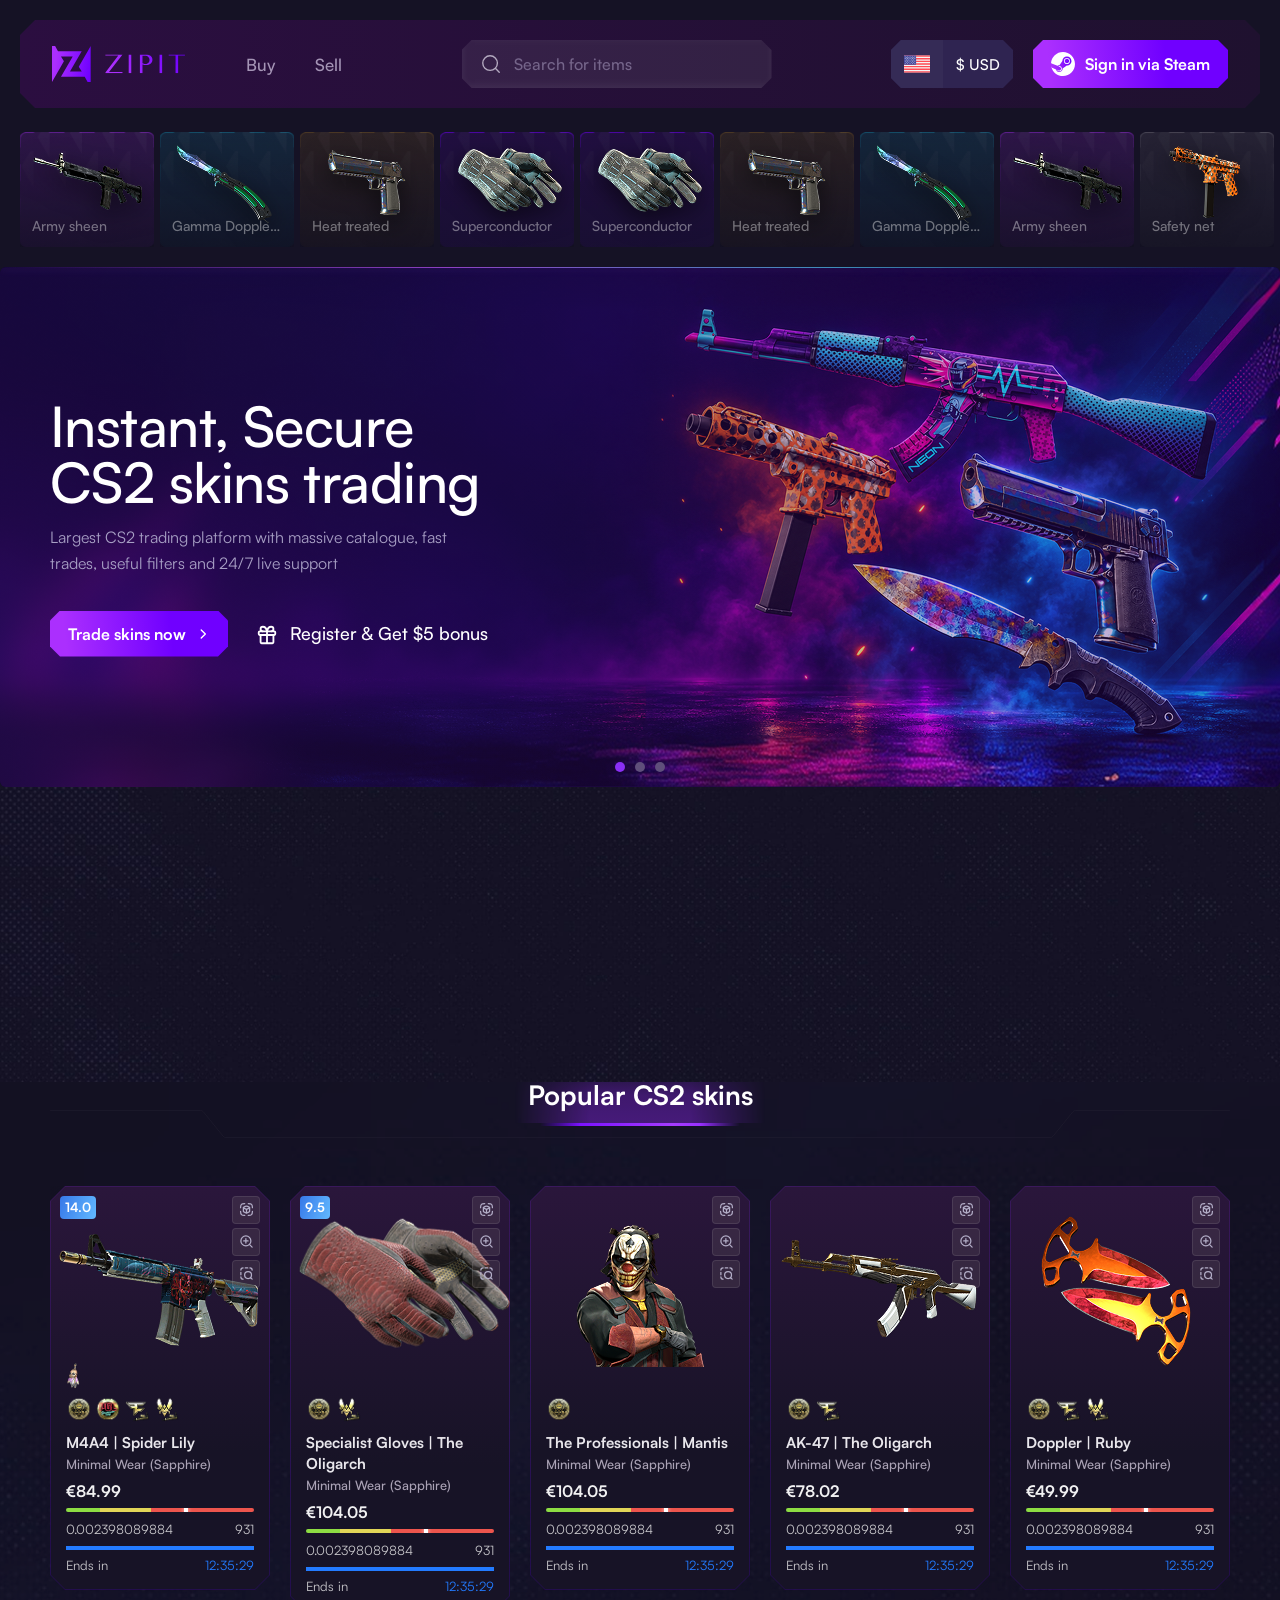
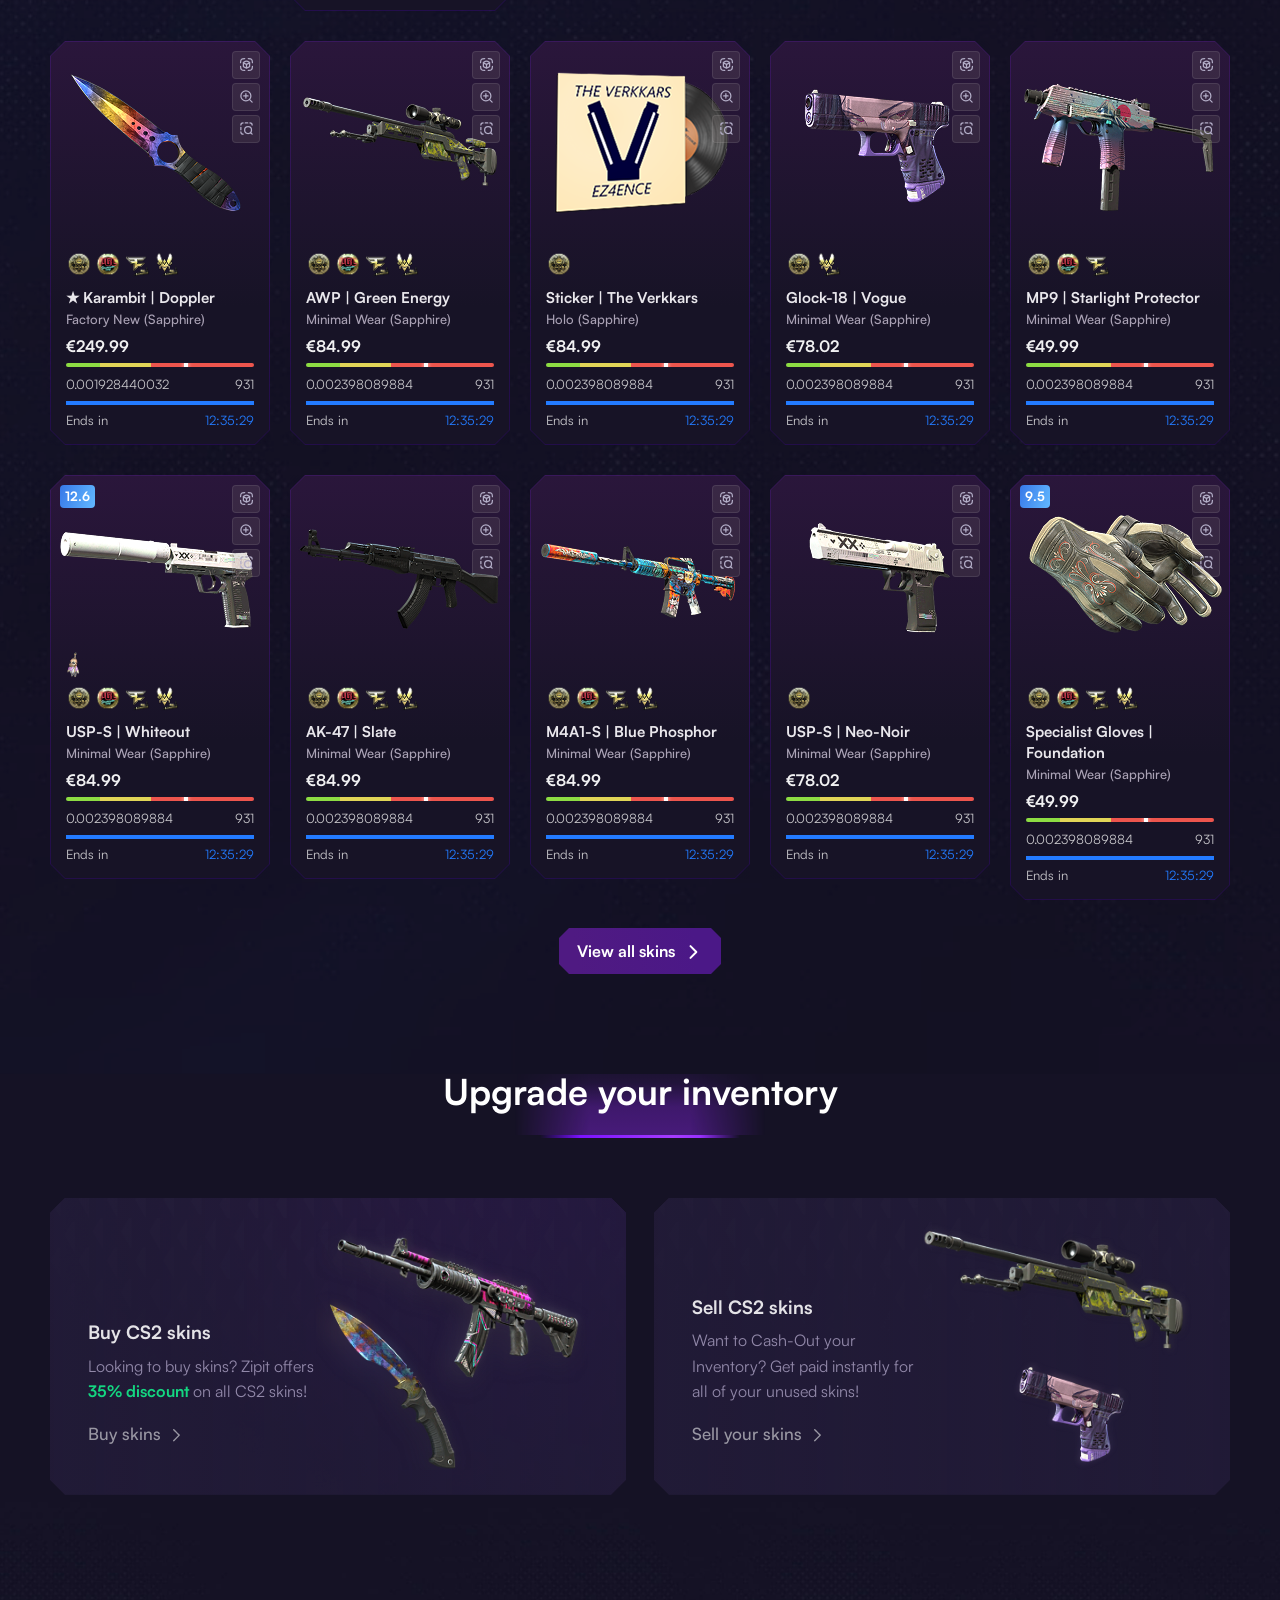
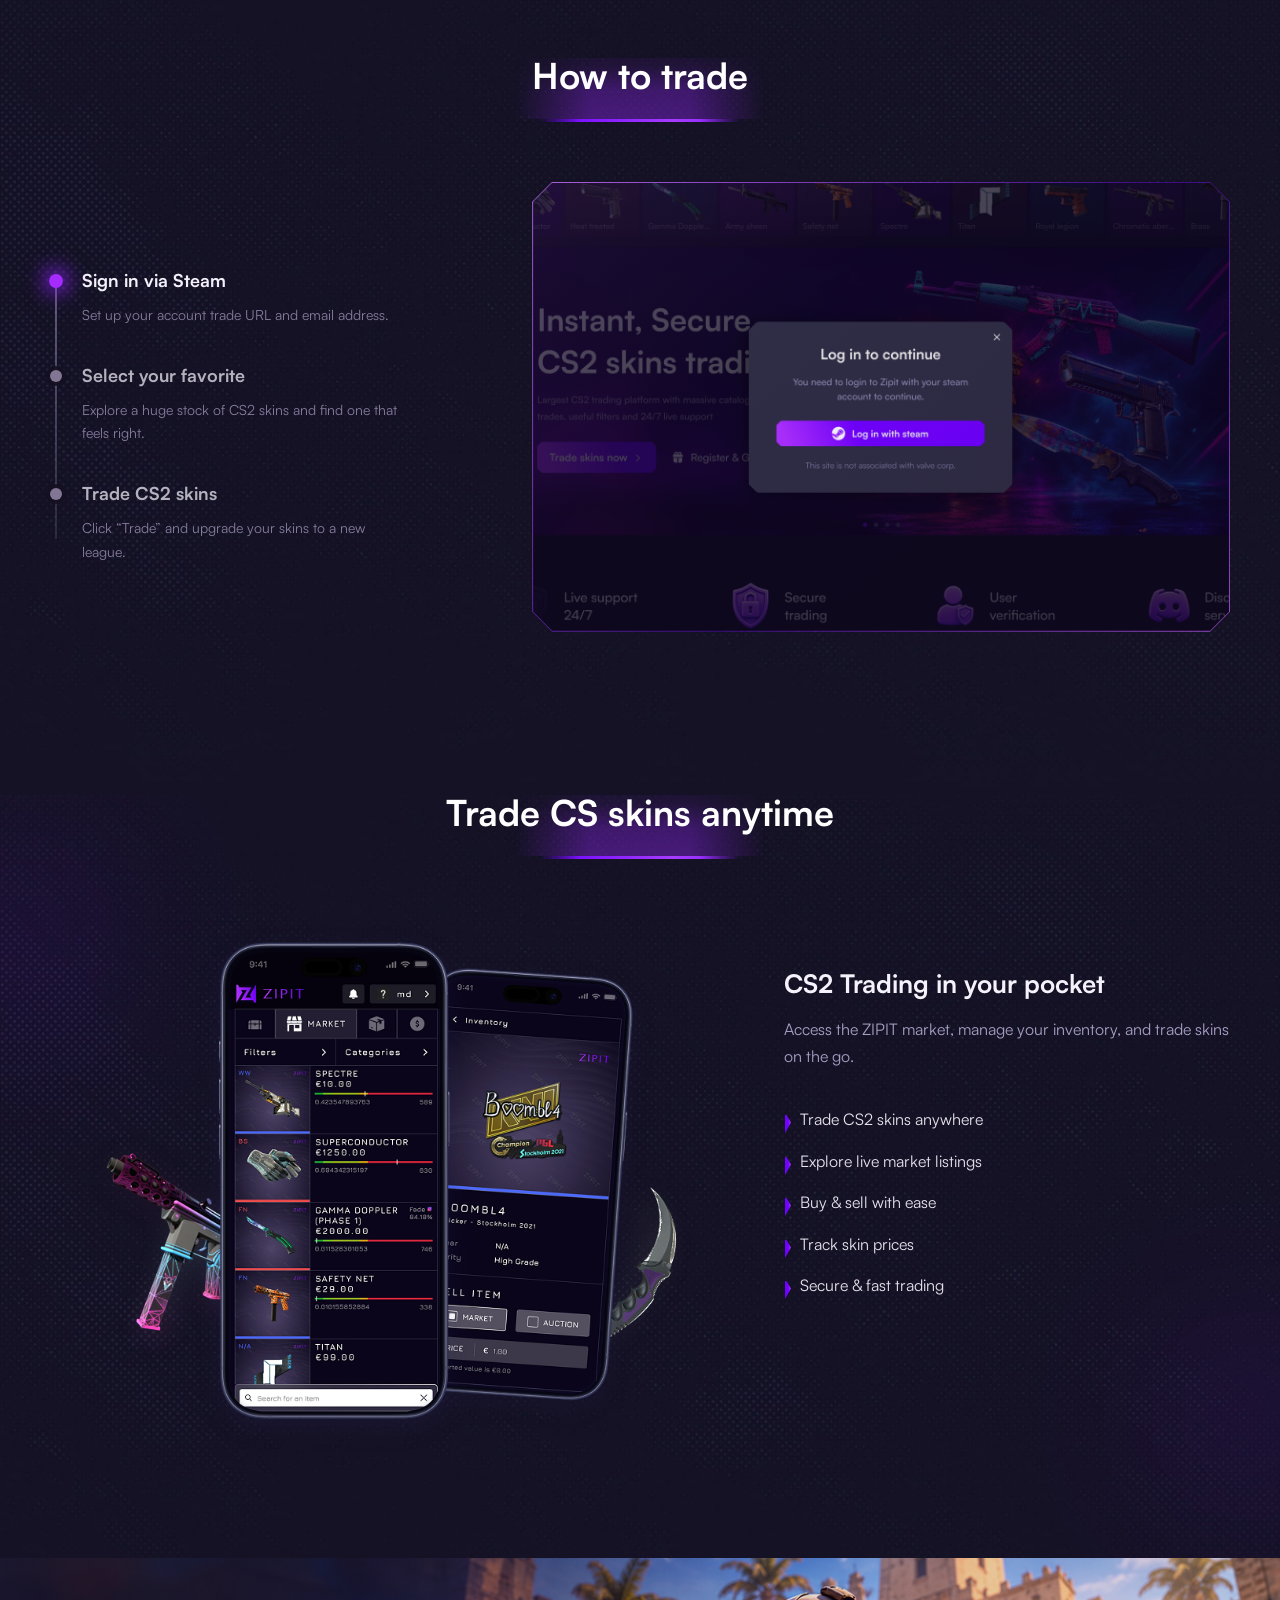
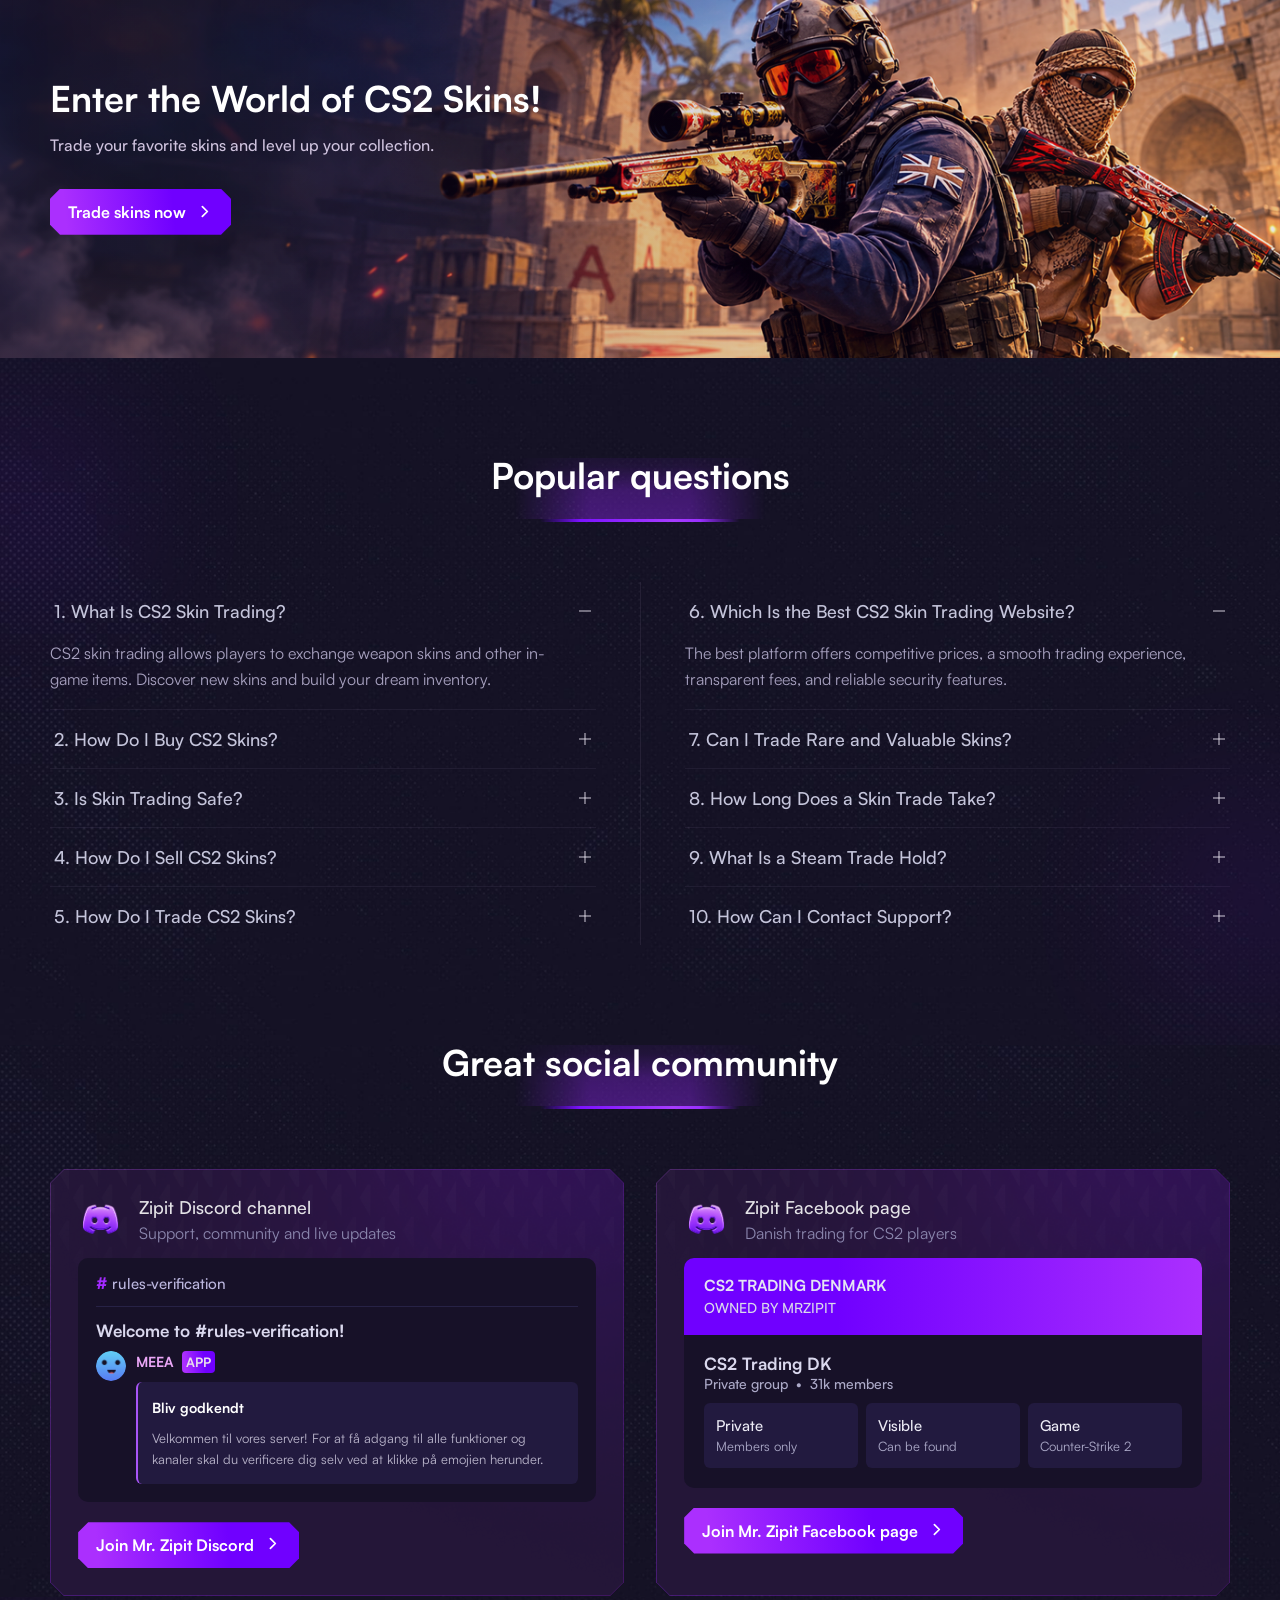
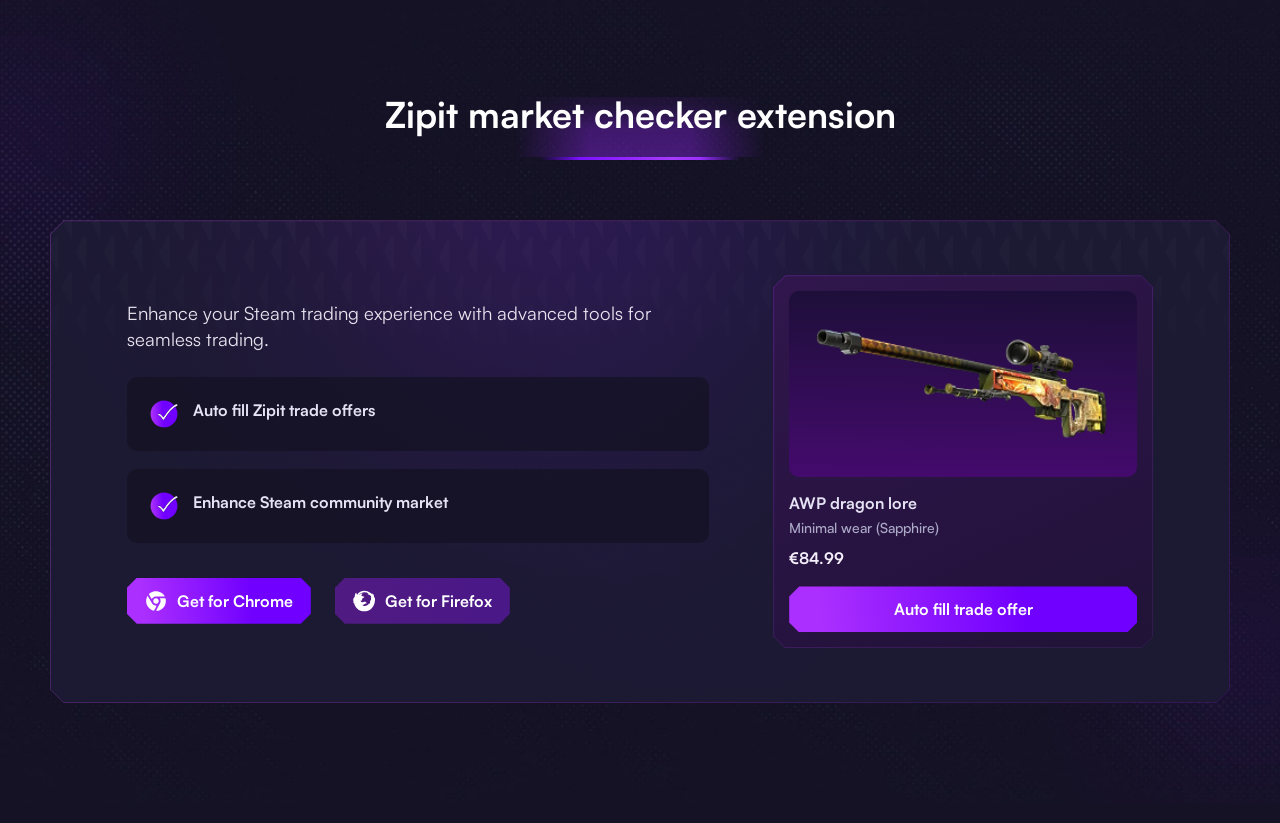
==== commit fe03e69c: "add section" ====
--- a/index.html
+++ b/index.html
@@ -1123,6 +1123,42 @@
           </div>
         </div>
       </section>
+      <section class="extension-section section-spacing-inline section-spacing-block" aria-labelledby="extension-title">
+        <div class="circle-1 circle"></div>
+        <div class="circle-2 circle"></div>
+        <div class="extension-section-inner container">
+          <div class="extension-heading trade-guide-heading">
+            <h2 id="extension-title">Zipit market checker extension</h2>
+            <img class="trade-guide-border" src="images/section-heding-border.svg" alt="" aria-hidden="true">
+          </div>
+          <div class="extension-panel">
+            <div class="extension-copy">
+              <p class="extension-intro">Enhance your Steam trading experience with advanced tools for seamless trading.</p>
+              <ul class="extension-features">
+                <li><span aria-hidden="true"><img src="images/tick-mark.svg" alt=""></span>Auto fill Zipit trade offers</li>
+                <li><span aria-hidden="true"><img src="images/tick-mark.svg" alt=""></span>Enhance Steam community market</li>
+              </ul>
+              <div class="extension-downloads" aria-label="Download the Zipit extension">
+                <a class="common-btn extension-download" href="#" aria-label="Get Zipit for Chrome">
+                  <img src="images/chrome.svg" alt="" aria-hidden="true"><span>Get for Chrome</span>
+                </a>
+                <a class="common-btn extension-download extension-download-firefox" href="#" aria-label="Get Zipit for Firefox">
+                  <img src="images/firefox.svg" alt="" aria-hidden="true"><span>Get for Firefox</span>
+                </a>
+              </div>
+            </div>
+            <div class="extension-product-frame">
+              <article class="extension-product-card" aria-label="Example market offer: AWP Dragon Lore, Minimal Wear (Sapphire), €84.99">
+                <div class="extension-product-image"><img src="images/awp-gun-img.png" alt="AWP Dragon Lore skin"></div>
+                <h3>AWP dragon lore</h3>
+                <p>Minimal wear (Sapphire)</p>
+                <strong>€84.99</strong>
+                <a class="common-btn extension-auto-fill" href="#">Auto fill trade offer</a>
+              </article>
+            </div>
+          </div>
+        </div>
+      </section>
 
     </main>
     <script src="https://cdn.jsdelivr.net/npm/gsap@3.13.0/dist/gsap.min.js"></script>
--- a/style.css
+++ b/style.css
@@ -380,9 +380,9 @@
   cursor: pointer;
   overflow: hidden;
   transition:
-    transform 0.35s ease,
-    box-shadow 0.35s ease,
-    filter 0.35s ease;
+    transform 0.65s ease,
+    box-shadow 0.65s ease,
+    filter 0.65s ease;
 }
 .common-btn::before {
   content: "";
@@ -394,7 +394,7 @@
       rgba(255, 255, 255, 0.4) 50%,
       transparent 80%);
   transform: translateX(-130%);
-  transition: transform 1s ease;
+  transition: transform 1.5s ease;
   pointer-events: none;
 }
 /* Hover effect */
@@ -2490,8 +2490,12 @@
   will-change: transform;
 }
 @keyframes world-cta-image-zoom {
-  from { transform: scale(1); }
-  to { transform: scale(1.11); }
+  from {
+    transform: scale(1);
+  }
+  to {
+    transform: scale(1.11);
+  }
 }
 .world-cta::before {
   position: absolute;
@@ -2523,8 +2527,8 @@
   letter-spacing: 0;
 }
 .world-cta-button span {
-    width: 17px;
-    height: 17px;
+  width: 17px;
+  height: 17px;
 }
 @media (max-width: 767px) {
   .world-cta {
@@ -2540,7 +2544,7 @@
   .world-cta-copy {
     text-align: center;
     margin-inline: auto;
-    width:100%;
+    width: 100%;
     max-width: 480px;
   }
   .world-cta .world-cta-heading h2 {
@@ -2555,7 +2559,6 @@
     background-position: 62% center;
   }
 }
-
 /* Scroll reveals for the app promo and community cards. */
 .app-promo.has-scroll-motion .app-promo-features li,
 .app-promo.has-scroll-motion .app-promo-stores a,
@@ -2590,7 +2593,6 @@
     transform: scale(1.04);
   }
 }
-
 /* Social community */
 .community-section {
   position: relative;
@@ -2603,14 +2605,14 @@
   gap: clamp(20px, 2.7vw, 32px);
 }
 .community-card {
-  position: relative;
-  isolation: isolate;
-  display: flex;
-  min-width: 0;
-  flex-direction: column;
-  padding: clamp(18px, 2.2vw, 32px);
-  background: linear-gradient(135deg, rgba(185, 74, 255, .58), rgba(112, 32, 185, .3) 48%, rgba(185, 74, 255, .5));
-  clip-path: polygon(14px 0, calc(100% - 14px) 0, 100% 14px, 100% calc(100% - 14px), calc(100% - 14px) 100%, 14px 100%, 0 calc(100% - 14px), 0 14px);
+    position: relative;
+    isolation: isolate;
+    display: flex;
+    min-width: 0;
+    flex-direction: column;
+    padding: clamp(18px, 2.2vw, 32px);
+    background: linear-gradient(135deg, rgb(113 56 149 / 58%), rgb(112 32 185 / 54%) 48%, rgb(104 26 153 / 50%));
+    clip-path: polygon(14px 0, calc(100% - 14px) 0, 100% 14px, 100% calc(100% - 14px), calc(100% - 14px) 100%, 14px 100%, 0 calc(100% - 14px), 0 14px);
 }
 .community-card::before {
   position: absolute;
@@ -2625,7 +2627,7 @@
   pointer-events: none;
   clip-path: polygon(13px 0, calc(100% - 13px) 0, 100% 13px, 100% calc(100% - 13px), calc(100% - 13px) 100%, 13px 100%, 0 calc(100% - 13px), 0 13px);
 }
-.community-card > * {
+.community-card>* {
   position: relative;
   z-index: 1;
 }
@@ -2644,7 +2646,7 @@
   object-fit: contain;
 }
 .community-card-heading h3 {
-  color:  rgba(228, 227, 231, 1);
+  color: rgba(228, 227, 231, 1);
   font-size: clamp(15px, 1.4vw, 20px);
   font-weight: 500;
   line-height: 100%;
@@ -2688,7 +2690,6 @@
   font-size: 17px;
   line-height: 100%;
   color: rgba(218, 216, 238, 1);
-
 }
 .discord-message {
   display: flex;
@@ -2696,7 +2697,7 @@
   gap: 10px;
   margin-top: 12px;
 }
-.discord-message > img {
+.discord-message>img {
   width: 30px;
   height: 30px;
   flex: 0 0 30px;
@@ -2716,7 +2717,6 @@
   font-size: 14px;
   line-height: 100%;
   letter-spacing: 0%;
-
 }
 .discord-user strong {
   font-weight: 700;
@@ -2744,7 +2744,8 @@
 .discord-embed p {
   margin-top: 10px;
   font-weight: 400;
-  font-size: 13px;;
+  font-size: 13px;
+  ;
   line-height: 21px;
   letter-spacing: 0%;
   color: rgba(187, 182, 204, 1);
@@ -2763,7 +2764,7 @@
 }
 .facebook-cover strong {
   font-weight: 700;
- font-size: clamp(15px, 1.2vw, 17px);
+  font-size: clamp(15px, 1.2vw, 17px);
   line-height: 100%;
   letter-spacing: 0%;
   text-transform: uppercase;
@@ -2775,21 +2776,21 @@
   line-height: 100%;
   letter-spacing: 0%;
   text-transform: uppercase;
-  color:rgba(218, 217, 235, 1);
-  margin-top:7px;
+  color: rgba(218, 217, 235, 1);
+  margin-top: 7px;
 }
 .facebook-details {
   padding: 20px;
 }
-.facebook-details > p {
+.facebook-details>p {
   font-weight: 500;
   font-size: 14px;
   line-height: 100%;
   letter-spacing: 0%;
-  color:rgba(173, 171, 201, 1);
+  color: rgba(173, 171, 201, 1);
   margin-top: 5px;
 }
-.facebook-details > p span {
+.facebook-details>p span {
   margin-inline: 4px;
 }
 .facebook-tags {
@@ -2798,7 +2799,7 @@
   gap: 8px;
   margin-top: 12px;
 }
-.facebook-tags > div {
+.facebook-tags>div {
   display: flex;
   min-width: 0;
   flex-direction: column;
@@ -2812,7 +2813,7 @@
   font-size: 15px;
   line-height: 100%;
   letter-spacing: 0%;
-  color:rgba(236, 235, 245, 1);
+  color: rgba(236, 235, 245, 1);
 }
 .facebook-tags span {
   font-weight: 400;
@@ -2827,8 +2828,8 @@
   width: fit-content;
 }
 .community-button span {
-    width: 17px;
-    height: 20px;
+  width: 17px;
+  height: 20px;
 }
 @media (max-width: 919px) {
   .community-grid {
@@ -2837,17 +2838,278 @@
   }
 }
 @media (max-width: 400px) {
-.facebook-tags > div {
+  .facebook-tags>div {
     padding: 15px 10px;
     text-align: center;
-    width:48%;
-}
-.facebook-tags {
+    width: 48%;
+  }
+  .facebook-tags {
     display: flex;
     flex-wrap: wrap;
     justify-content: center;
-}
-.facebook-cover {
-  padding:15px;
-}
-}+  }
+  .facebook-cover {
+    padding: 15px;
+  }
+}
+/* ===============================================================================
+                            extension section
+=================================================================================*/
+.extension-section {
+  position: relative;
+  isolation: isolate;
+  overflow: hidden;
+  background: #151221 url(images/sec-background-image.png) center / cover no-repeat;
+  background-position: center;
+  background-size: cover;
+  background-repeat: no-repeat;
+}
+.extension-panel {
+  position: relative;
+  isolation: isolate;
+  display: grid;
+  grid-template-columns: minmax(0, 1fr) minmax(220px, 380px);
+  align-items: center;
+  gap: clamp(28px, 5vw, 70px);
+  padding-block: clamp(32px, 5vw, 55px);
+  padding-inline: clamp(20px, 6vw, 80px);
+}
+.extension-panel::before,
+.extension-panel::after {
+  position: absolute;
+  content: "";
+  pointer-events: none;
+  z-index: -1;
+}
+.extension-panel::before {
+  inset: 0;
+  background: linear-gradient(135deg, rgb(92 47 122 / 80%), rgb(73 24 115 / 55%));
+  clip-path: polygon(14px 0, calc(100% - 14px) 0, 100% 14px, 100% calc(100% - 14px), calc(100% - 14px) 100%, 14px 100%, 0 calc(100% - 14px), 0 14px);
+}
+.extension-panel::after {
+  inset: 1px;
+  background-color: rgba(28, 25, 51, 1);
+  background-image: url("images/extension-bg-img.png");
+  background-position: center;
+  background-size: 100% 100%;
+  background-repeat: no-repeat;
+  background-blend-mode: screen;
+  clip-path: polygon(13px 0, calc(100% - 13px) 0, 100% 13px, 100% calc(100% - 13px), calc(100% - 13px) 100%, 13px 100%, 0 calc(100% - 13px), 0 13px);
+}
+.extension-copy,
+.extension-product-frame {
+  position: relative;
+  z-index: 1;
+}
+.extension-intro {
+  max-width: 610px;
+  color: #e8e2ef;
+  font-size: clamp(16px, 1.45vw, 25px);
+  line-height: 1.4;
+}
+.extension-features {
+  display: grid;
+  gap: 18px;
+  max-width: 680px;
+  margin-top: 25px;
+  padding: 0;
+  list-style: none;
+}
+.extension-features li {
+  display: flex;
+  align-items: flex-start;
+  gap: 14px;
+  padding: 22px;
+  color: #e8e2ef;
+  background: rgba(21, 18, 37, 0.8);
+  border-radius: 10px;
+  color: #e4e2f3;
+  font-weight: 700;
+  font-size: clamp(14.5px, 1.25vw, 20px);
+}
+.extension-features li span {
+  display: grid;
+  place-items: center;
+  flex: 0 0 30px;
+  width: 30px;
+  height: 30px;
+  border-radius: 50%;
+}
+.extension-downloads {
+  display: flex;
+  flex-wrap: wrap;
+  gap: 24px;
+  margin-top: 35px;
+}
+.extension-download img {
+  width: 22px;
+  height: 22px;
+  object-fit: contain;
+}
+.extension-download-firefox {
+  background: linear-gradient(261.18deg, #4B1887 21.89%, #4F1A82 86.44%);
+}
+.extension-product-frame {
+  width: min(100%, 380px);
+  justify-self: end;
+  padding: 1px;
+  background: linear-gradient(145deg, rgb(92 32 137 / 80%), rgb(63 31 97 / 52%));
+  clip-path: polygon(12px 0, calc(100% - 12px) 0, 100% 12px, 100% calc(100% - 12px), calc(100% - 12px) 100%, 12px 100%, 0 calc(100% - 12px), 0 12px);
+}
+.extension-product-card {
+  min-width: 0;
+  padding: 15px;
+  color: #f4effb;
+  background: linear-gradient(155deg, #30164c, #25133e 72%, #211337);
+  clip-path: polygon(11px 0, calc(100% - 11px) 0, 100% 11px, 100% calc(100% - 11px), calc(100% - 11px) 100%, 11px 100%, 0 calc(100% - 11px), 0 11px);
+}
+.extension-product-image {
+  display: grid;
+  place-items: center;
+  padding: 35px 27px;
+  background: linear-gradient(180deg, rgba(25, 13, 53, 0.8) 0%, rgba(75, 8, 120, 0.8) 100%);
+  border-radius: 10px;
+}
+.extension-product-image img {
+  width: 100%;
+  height: 100%;
+  object-fit: contain;
+}
+.extension-product-card h3 {
+  margin-top: 15px;
+  color: #E4E2F3;
+  margin-bottom: 7px;
+  font-size: clamp(16px, 1.25vw, 20px);
+  font-weight: 700;
+}
+.extension-product-card p {
+  color: #ADABC9;
+  font-weight: 500;
+  font-size: 14px;
+  line-height: 100%;
+}
+.extension-product-card strong {
+  display: block;
+  margin-top: 9px;
+  font-weight: 700;
+  font-size: clamp(15px, 1.25vw, 18px);
+  line-height: 100%;
+  letter-spacing: 0%;
+  margin-top:15px;
+}
+.extension-auto-fill {
+  margin-top:20px;
+  width: 100%;
+}
+.extension-section.is-visible .extension-heading h2 {
+  animation: extensionHeadingIn 650ms cubic-bezier(.2, .75, .25, 1) both;
+}x
+.extension-section.is-visible .extension-copy {
+  animation: extensionCopyIn 700ms 100ms cubic-bezier(.2, .75, .25, 1) both;
+}
+.extension-section.is-visible .extension-product-frame {
+  animation: extensionCardIn 750ms 180ms cubic-bezier(.2, .75, .25, 1) both;
+}
+.extension-section.is-visible .extension-download {
+  animation: extensionButtonIn 550ms 280ms cubic-bezier(.2, .75, .25, 1) both;
+}
+.extension-section.is-visible .extension-download-firefox {
+  animation-delay: 380ms;
+}
+@keyframes extensionHeadingIn {
+  from {
+    opacity: 0;
+    transform: translateY(-16px);
+  }
+  to {
+    opacity: 1;
+    transform: translateY(0);
+  }
+}
+@keyframes extensionRuleIn {
+  from {
+    opacity: 0;
+    transform: translateX(-50%) scaleX(.35);
+  }
+  to {
+    opacity: 1;
+    transform: translateX(-50%) scaleX(1);
+  }
+}
+@keyframes extensionCopyIn {
+  from {
+    opacity: 0;
+    transform: translateY(18px);
+  }
+  to {
+    opacity: 1;
+    transform: translateY(0);
+  }
+}
+@keyframes extensionCardIn {
+  from {
+    opacity: 0;
+    transform: translateX(22px);
+  }
+  to {
+    opacity: 1;
+    transform: translateX(0);
+  }
+}
+@keyframes extensionButtonIn {
+  from {
+    opacity: 0;
+    transform: translateY(12px);
+  }
+  to {
+    opacity: 1;
+    transform: translateY(0);
+  }
+}
+@media (max-width:991px) {
+  .extension-panel {
+    grid-template-columns: minmax(0, 1fr) minmax(220px, 310px);
+}
+}
+@media (max-width: 767px) {
+  .extension-panel {
+    grid-template-columns: minmax(0, 1fr);
+    gap: 26px;
+  }
+  .extension-product-frame {
+    justify-self: self-start;
+  }
+}
+@media (max-width: 479px) {
+  .extension-panel {
+    padding: 22px 16px;
+  }
+  .extension-downloads {
+    gap: 12px;
+    margin-top: 20px;
+  }
+  .extension-download {
+    flex: 1 1 100%;
+  }
+  .extension-features li {
+    padding:18px 15px;
+  }
+  .extension-features li span {
+    flex: 0 0 22px;
+    width: 22px;
+    height: 22px;
+  }
+  .extension-features {
+    gap: 12px;
+    margin-top: 20px;
+    }
+}
+@media (prefers-reduced-motion: reduce) {
+  .extension-section.is-visible .extension-heading h2,
+  .extension-section.is-visible .extension-heading-rule::after,
+  .extension-section.is-visible .extension-copy,
+  .extension-section.is-visible .extension-product-frame,
+  .extension-section.is-visible .extension-download {
+    animation: none;
+  }
+}
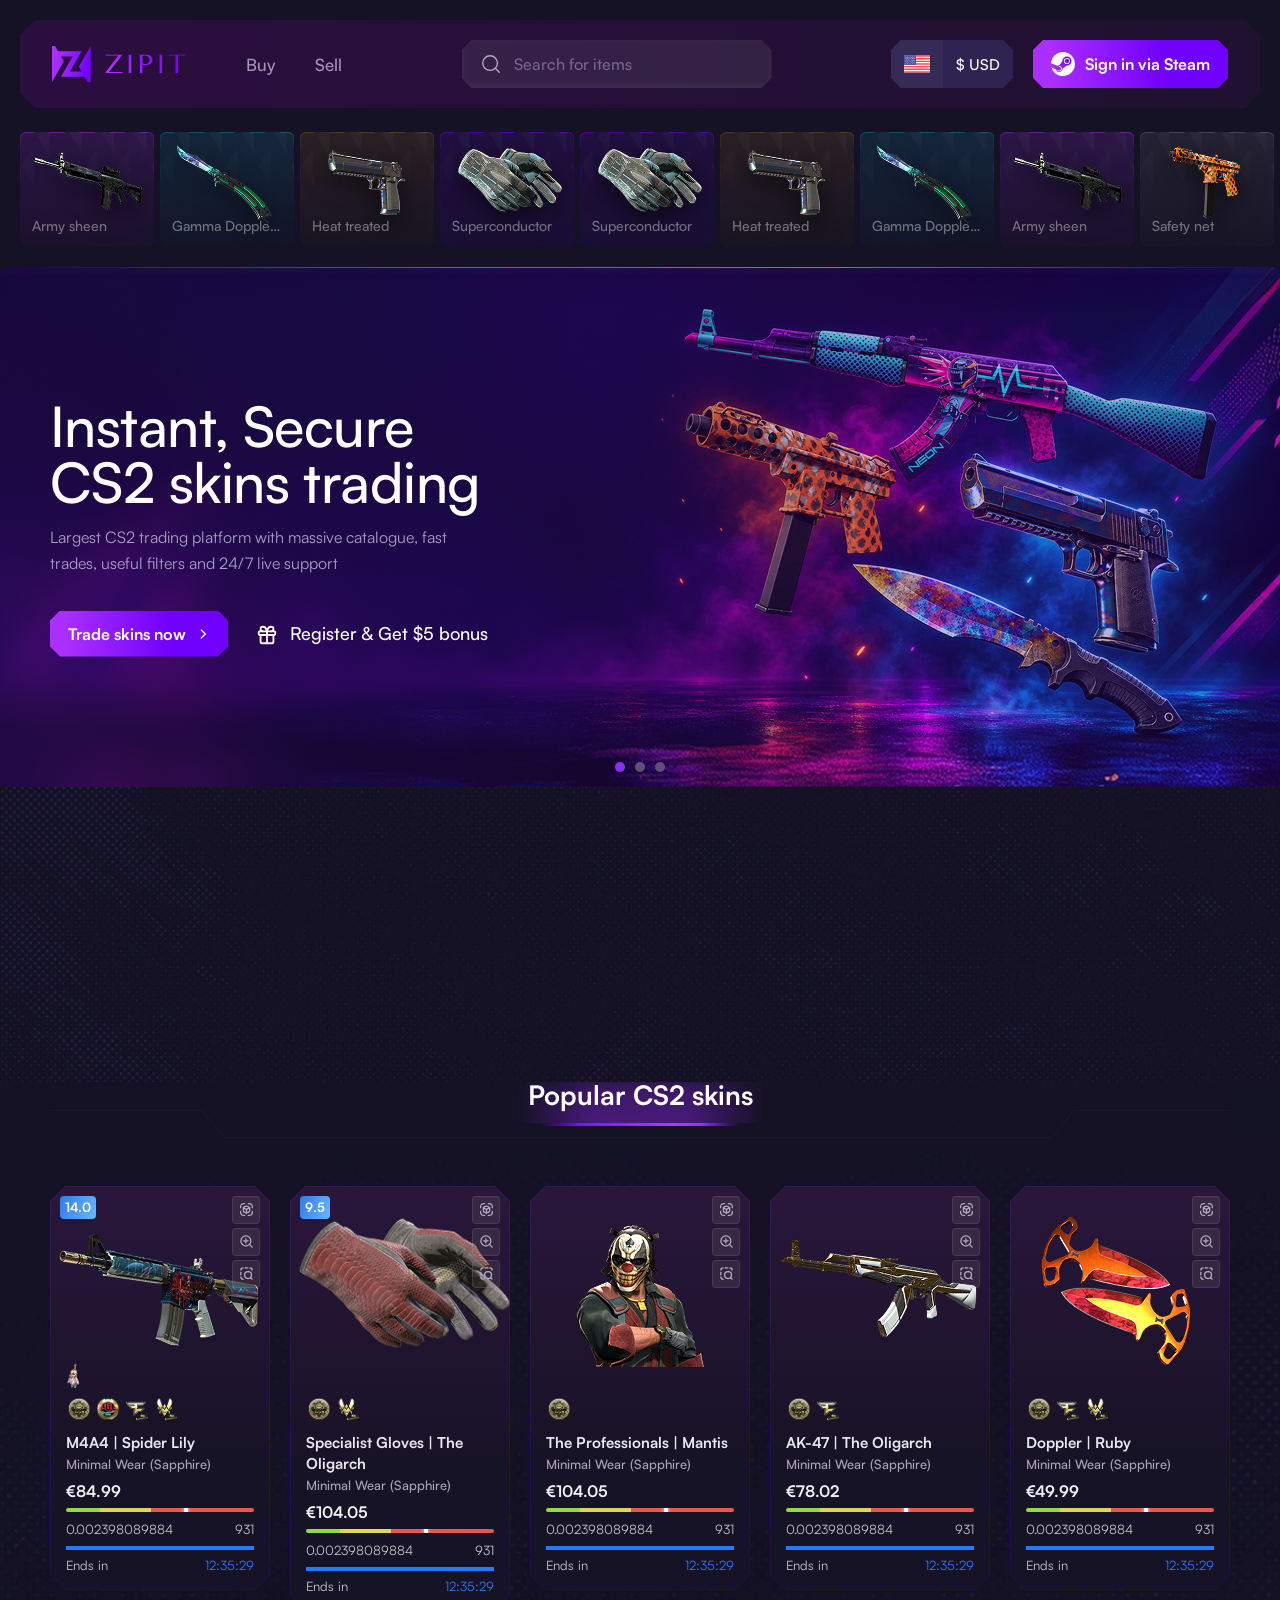
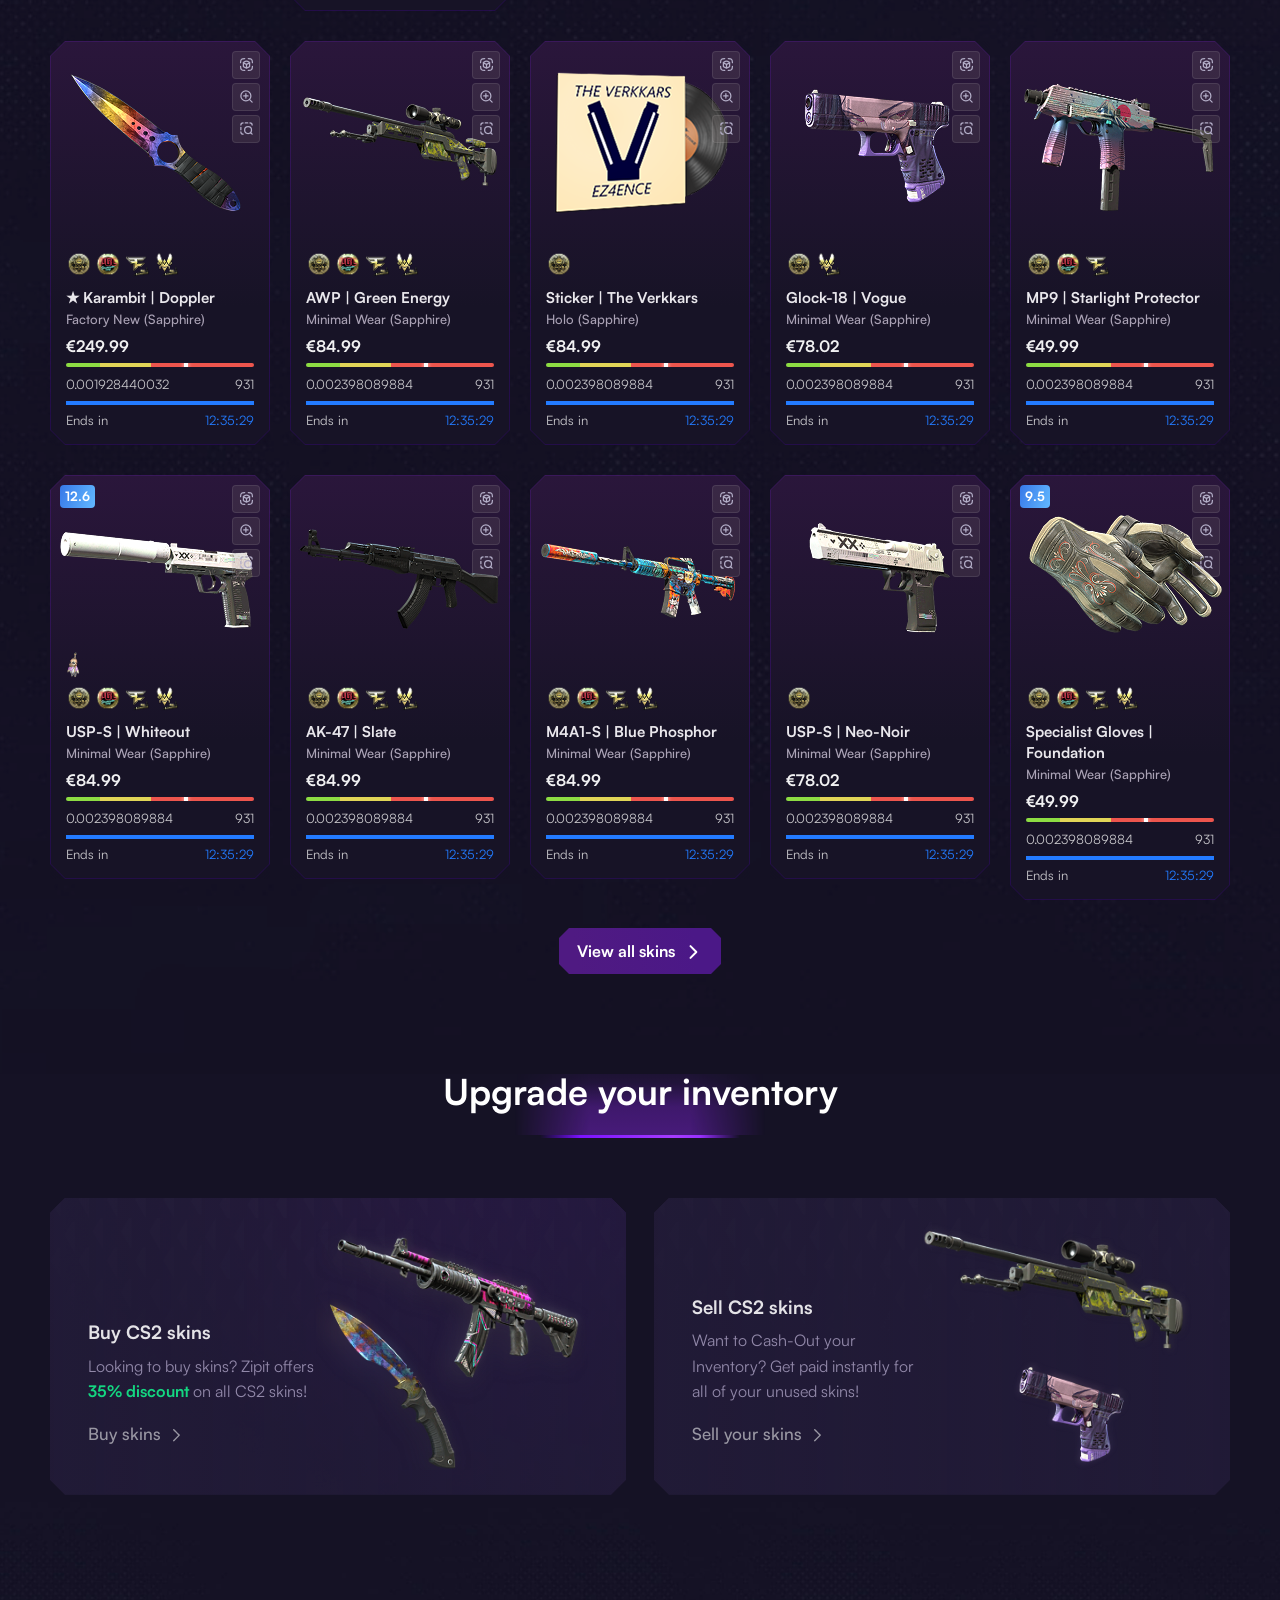
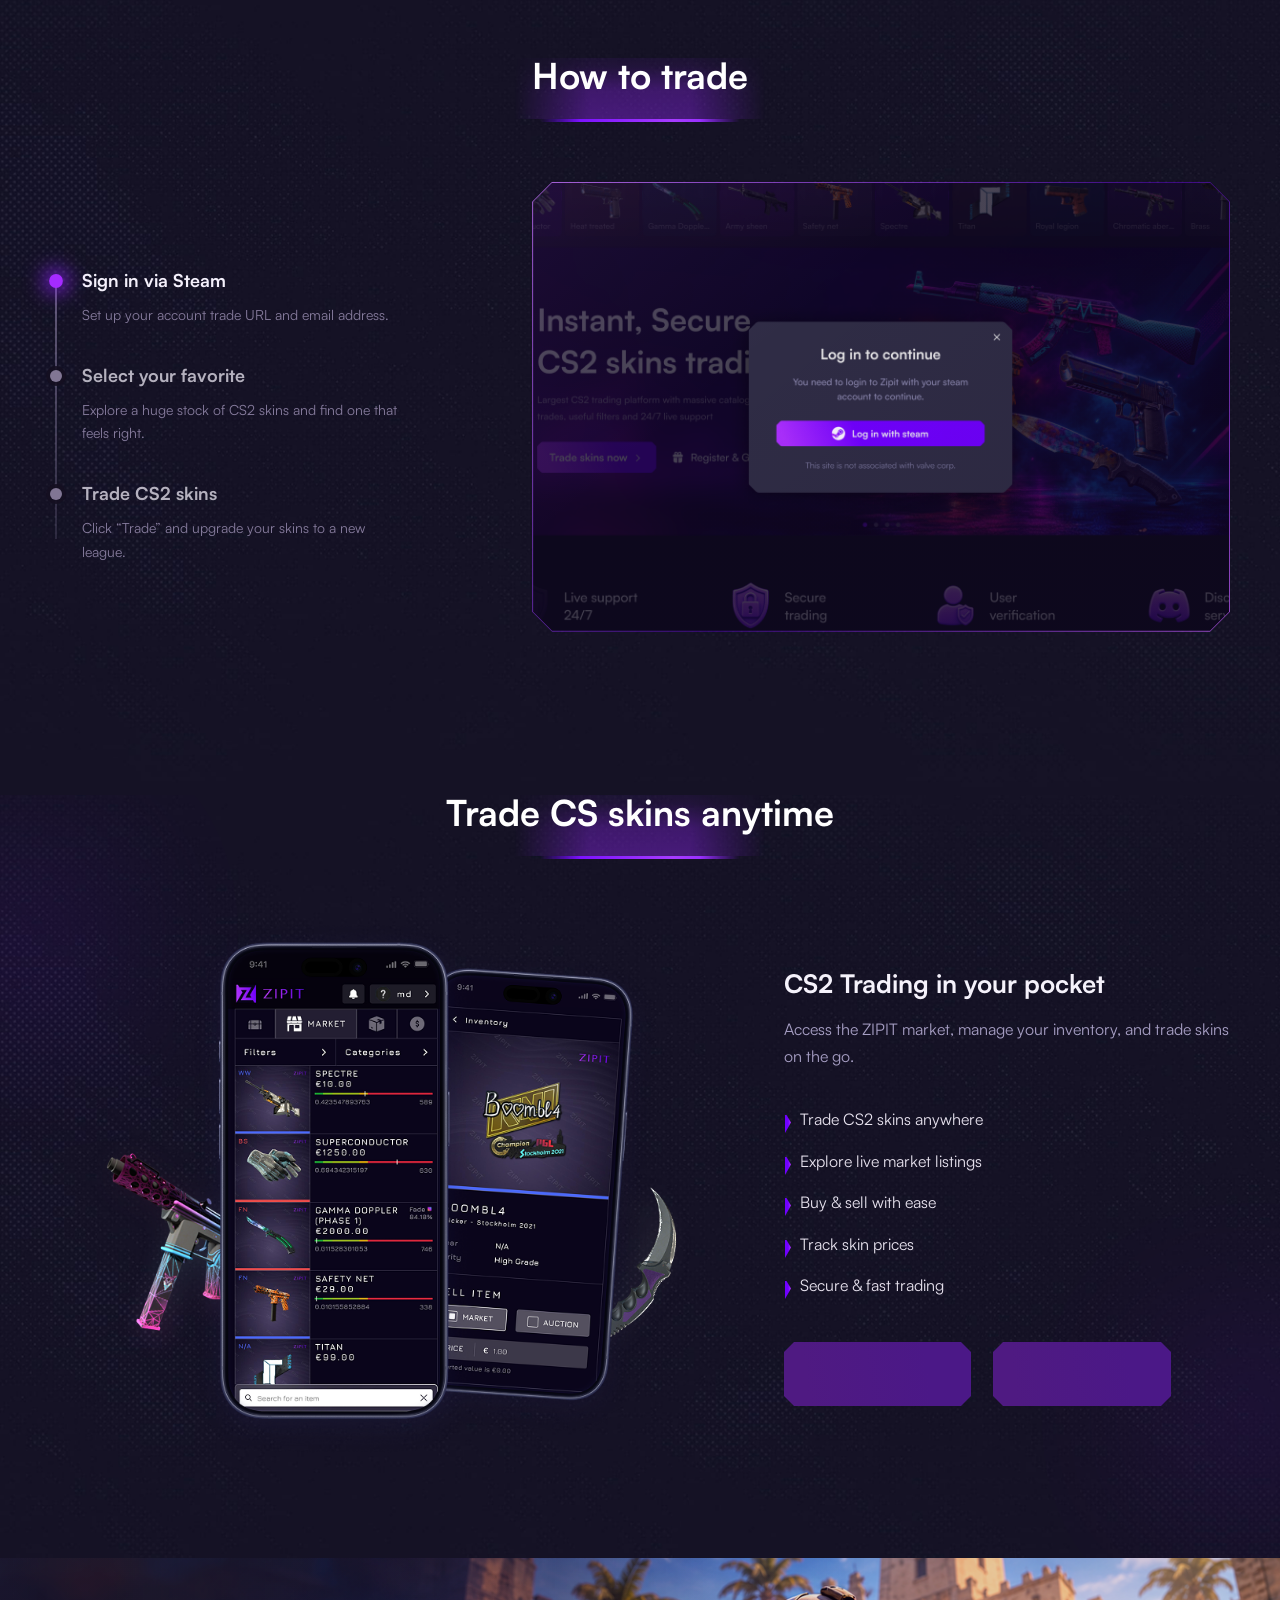
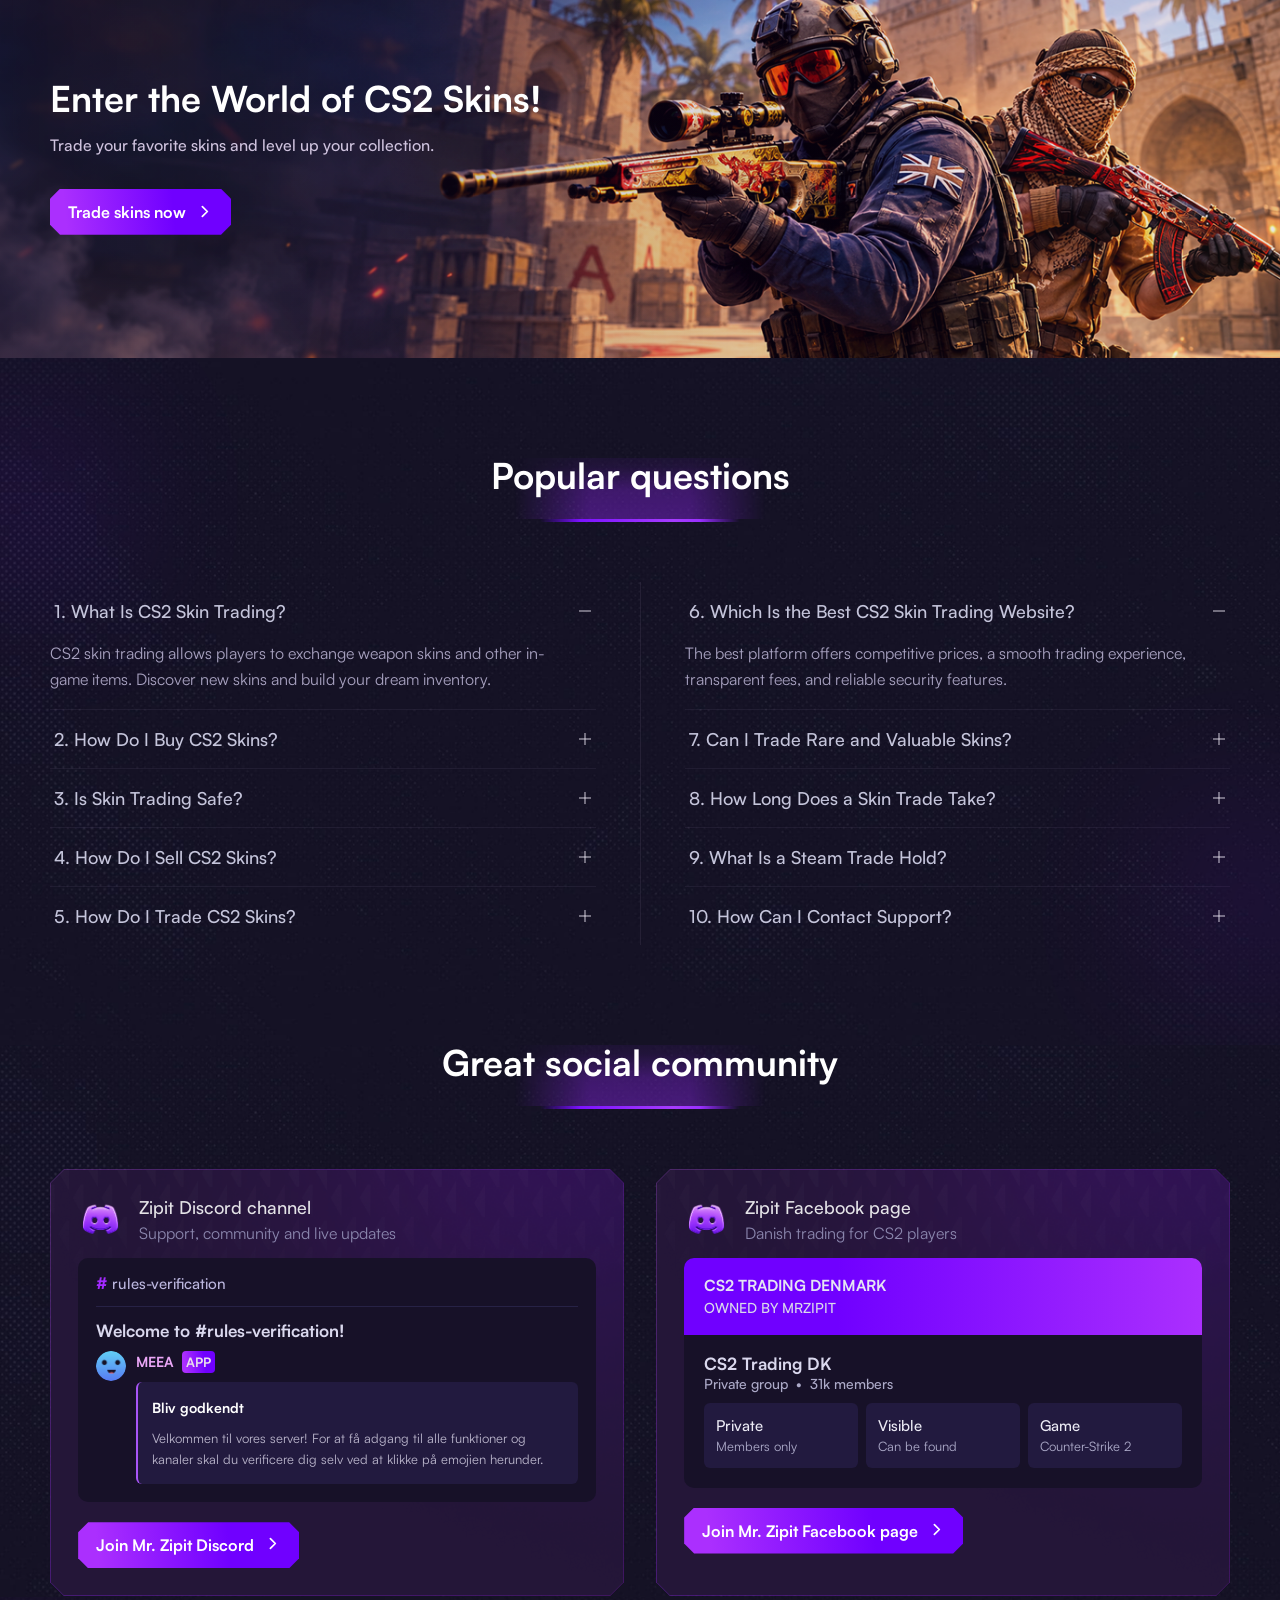
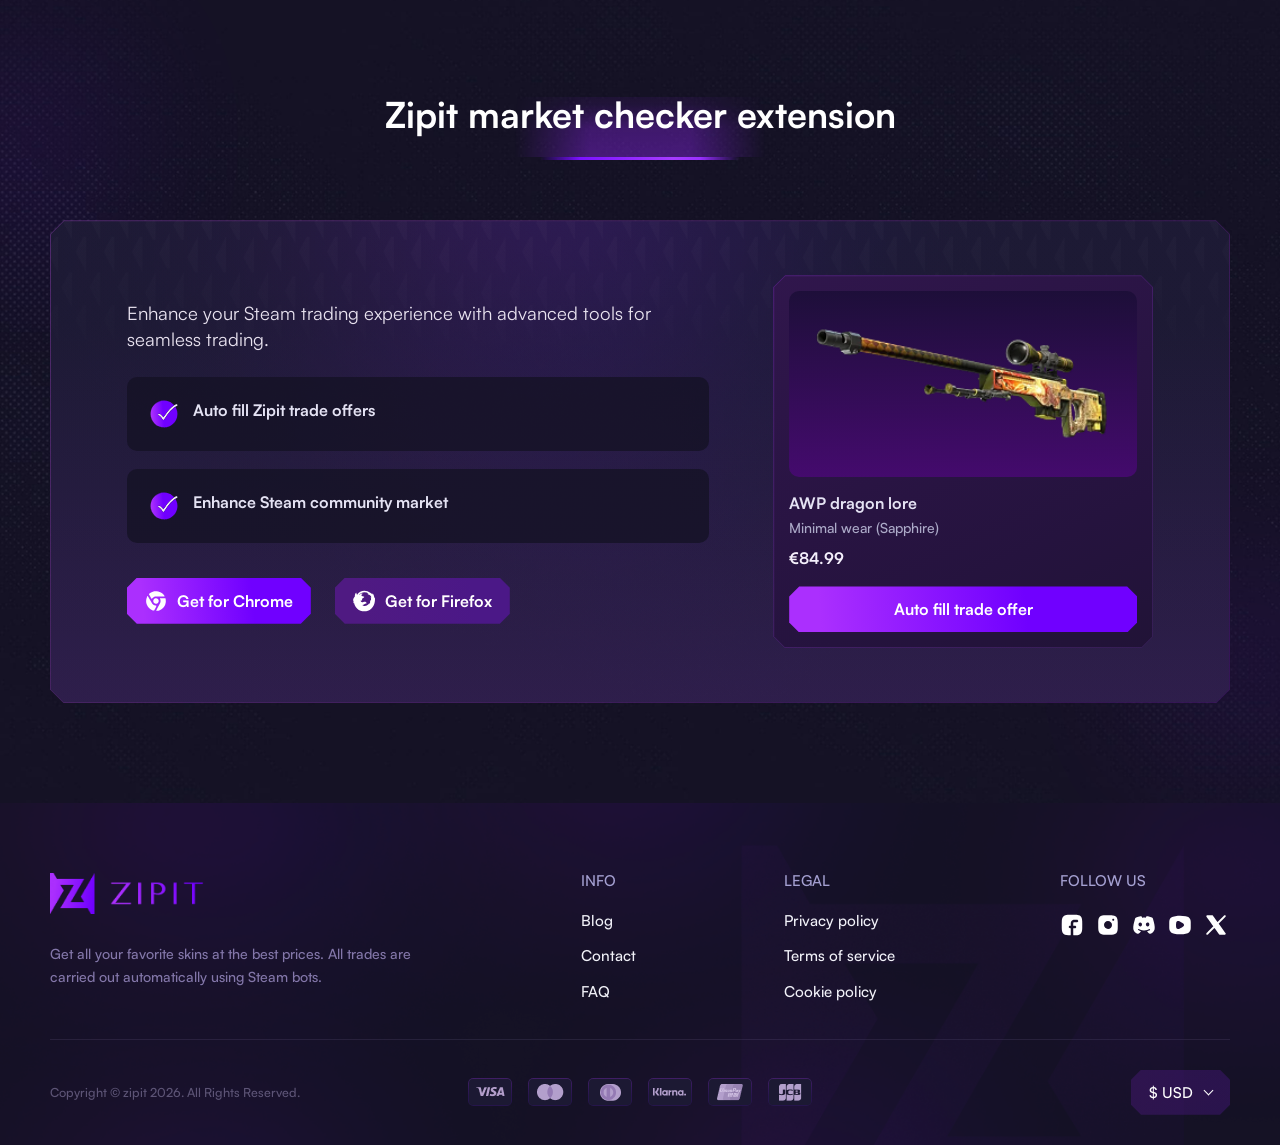
==== commit ec9c5dd6: "add section" ====
--- a/index.html
+++ b/index.html
@@ -1161,6 +1161,58 @@
       </section>
 
     </main>
+    <footer class="site-footer section-spacing-inline" aria-label="Site footer">
+      <div class="site-footer-inner container">
+        <div class="footer-main">
+          <div class="footer-brand-column">
+            <a class="footer-brand" href="index.html" aria-label="ZIPIT home">
+              <img src="images/footer-logo.png" alt="ZIPIT">
+            </a>
+            <p class="footer-description">Get all your favorite skins at the best prices. All trades are carried out automatically using Steam bots.</p>
+          </div>
+          <nav class="footer-menu" aria-label="Info">
+            <h2>Info</h2>
+            <a href="#">Blog</a>
+            <a href="#">Contact</a>
+            <a href="#">FAQ</a>
+          </nav>
+          <nav class="footer-menu" aria-label="Legal">
+            <h2>Legal</h2>
+            <a href="#">Privacy policy</a>
+            <a href="#">Terms of service</a>
+            <a href="#">Cookie policy</a>
+          </nav>
+          <div class="footer-social-column">
+            <h2>Follow us</h2>
+            <div class="footer-socials">
+              <a href="#" aria-label="Facebook"><img src="images/facebook.svg" alt=""></a>
+              <a href="#" aria-label="Instagram"><img src="images/instagram.svg" alt=""></a>
+              <a href="#" aria-label="Discord"><img src="images/discord.svg" alt=""></a>
+              <a href="#" aria-label="YouTube"><img src="images/you-tube.svg" alt=""></a>
+              <a href="#" aria-label="X"><img src="images/x-app.svg" alt=""></a>
+            </div>
+          </div>
+        </div>
+        <div class="footer-bottom">
+          <p class="footer-copyright">Copyright © zipit 2026. All Rights Reserved.</p>
+          <div class="footer-payments" aria-label="Accepted payment methods">
+            <div class="footer-payment"><img src="images/visa-logo.png" alt="Visa"></div>
+            <div class="footer-payment"><img src="images/Mastercard.png" alt="Mastercard"></div>
+            <div class="footer-payment"><img src="images/DinersClub.png" alt="Diners Club"></div>
+            <div class="footer-payment"><img src="images/Klarna.png" alt="Klarna"></div>
+            <div class="footer-payment"><img src="images/UnionPay.png" alt="UnionPay"></div>
+            <div class="footer-payment"><img src="images/JCB.png" alt="JCB"></div>
+          </div>
+          <div class="currency-dropdown footer-currency-dropdown">
+            <button class="currency-box" type="button" aria-expanded="false" aria-label="Choose currency">
+              <span class="currency-text">$ USD</span>
+              <span class="footer-currency-chevron" aria-hidden="true"></span>
+            </button>
+            <div class="currency-menu"></div>
+          </div>
+        </div>
+      </div>
+    </footer>
     <script src="https://cdn.jsdelivr.net/npm/gsap@3.13.0/dist/gsap.min.js"></script>
     <script src="https://cdn.jsdelivr.net/npm/gsap@3.13.0/dist/ScrollTrigger.min.js"></script>
     <script src="https://unpkg.com/lenis@1.3.26/dist/lenis.min.js"></script>
--- a/style.css
+++ b/style.css
@@ -76,7 +76,7 @@
   font-family: "Satoshi";
   background: var(--bg);
   color: var(--text);
-  padding: 20px 0;
+  padding-top: 20px;
 }
 a {
   text-decoration: none;
@@ -2605,14 +2605,14 @@
   gap: clamp(20px, 2.7vw, 32px);
 }
 .community-card {
-    position: relative;
-    isolation: isolate;
-    display: flex;
-    min-width: 0;
-    flex-direction: column;
-    padding: clamp(18px, 2.2vw, 32px);
-    background: linear-gradient(135deg, rgb(113 56 149 / 58%), rgb(112 32 185 / 54%) 48%, rgb(104 26 153 / 50%));
-    clip-path: polygon(14px 0, calc(100% - 14px) 0, 100% 14px, 100% calc(100% - 14px), calc(100% - 14px) 100%, 14px 100%, 0 calc(100% - 14px), 0 14px);
+  position: relative;
+  isolation: isolate;
+  display: flex;
+  min-width: 0;
+  flex-direction: column;
+  padding: clamp(18px, 2.2vw, 32px);
+  background: linear-gradient(135deg, rgb(113 56 149 / 58%), rgb(112 32 185 / 54%) 48%, rgb(104 26 153 / 50%));
+  clip-path: polygon(14px 0, calc(100% - 14px) 0, 100% 14px, 100% calc(100% - 14px), calc(100% - 14px) 100%, 14px 100%, 0 calc(100% - 14px), 0 14px);
 }
 .community-card::before {
   position: absolute;
@@ -2887,14 +2887,25 @@
   clip-path: polygon(14px 0, calc(100% - 14px) 0, 100% 14px, 100% calc(100% - 14px), calc(100% - 14px) 100%, 14px 100%, 0 calc(100% - 14px), 0 14px);
 }
 .extension-panel::after {
-  inset: 1px;
-  background-color: rgba(28, 25, 51, 1);
-  background-image: url("images/extension-bg-img.png");
-  background-position: center;
-  background-size: 100% 100%;
-  background-repeat: no-repeat;
-  background-blend-mode: screen;
-  clip-path: polygon(13px 0, calc(100% - 13px) 0, 100% 13px, 100% calc(100% - 13px), calc(100% - 13px) 100%, 13px 100%, 0 calc(100% - 13px), 0 13px);
+    inset: 1px;
+    /* background-color: rgba(28, 25, 51, 1); */
+    background-image: url("images/extension-bg-img.png");
+    background-position: center;
+    background-size: 100% 100%;
+    background-repeat: no-repeat;
+    background-blend-mode: screen;
+    clip-path: polygon(13px 0, calc(100% - 13px) 0, 100% 13px, 100% calc(100% - 13px), calc(100% - 13px) 100%, 13px 100%, 0 calc(100% - 13px), 0 13px);
+    background-image: linear-gradient(
+            0deg,
+            #1C1933,
+            #1C1933
+        ),
+        linear-gradient(
+            0deg,
+            rgba(171, 47, 254, 0.15) -20.58%,
+            rgba(21, 18, 37, 0.05) 78.77%
+        ),
+        url("images/extension-bg-img.png");
 }
 .extension-copy,
 .extension-product-frame {
@@ -2995,16 +3006,16 @@
   font-size: clamp(15px, 1.25vw, 18px);
   line-height: 100%;
   letter-spacing: 0%;
-  margin-top:15px;
+  margin-top: 15px;
 }
 .extension-auto-fill {
-  margin-top:20px;
+  margin-top: 20px;
   width: 100%;
 }
 .extension-section.is-visible .extension-heading h2 {
   animation: extensionHeadingIn 650ms cubic-bezier(.2, .75, .25, 1) both;
-}x
-.extension-section.is-visible .extension-copy {
+}
+x .extension-section.is-visible .extension-copy {
   animation: extensionCopyIn 700ms 100ms cubic-bezier(.2, .75, .25, 1) both;
 }
 .extension-section.is-visible .extension-product-frame {
@@ -3069,7 +3080,7 @@
 @media (max-width:991px) {
   .extension-panel {
     grid-template-columns: minmax(0, 1fr) minmax(220px, 310px);
-}
+  }
 }
 @media (max-width: 767px) {
   .extension-panel {
@@ -3092,7 +3103,7 @@
     flex: 1 1 100%;
   }
   .extension-features li {
-    padding:18px 15px;
+    padding: 18px 15px;
   }
   .extension-features li span {
     flex: 0 0 22px;
@@ -3102,7 +3113,7 @@
   .extension-features {
     gap: 12px;
     margin-top: 20px;
-    }
+  }
 }
 @media (prefers-reduced-motion: reduce) {
   .extension-section.is-visible .extension-heading h2,
@@ -3113,3 +3124,238 @@
     animation: none;
   }
 }
+/*=====================================================================
+                              Site footer
+  =====================================================================*/
+.site-footer {
+  position: relative;
+  isolation: isolate;
+  overflow: hidden;
+  padding: 70px 0 0;
+  /* background-color: #100d1b; */
+  background-image: url("images/footer-bg-imge.png");
+  background-position: top;
+  background-size: cover;
+  background-repeat: no-repeat;
+}
+.site-footer-inner {
+  position: relative;
+  z-index: 1;
+}
+.footer-main {
+  display: grid;
+  grid-template-columns: minmax(260px, 2.2fr) minmax(90px, .65fr) minmax(160px, 1fr) minmax(155px, .8fr);
+  gap: clamp(28px, 5vw, 72px);
+  padding-bottom: 40px;
+}
+.footer-brand-column {
+  max-width: 395px;
+}
+.footer-brand {
+  display: inline-flex;
+  align-items: center;
+}
+.footer-brand img {
+  display: block;
+  width: 154px;
+  height: auto;
+}
+.footer-description {
+  margin-top: 24px;
+  color: #8477aa;
+  font-size: clamp(14px, 1.1vw, 16px);
+  font-weight: 500;
+  line-height: 1.6;
+}
+.footer-menu,
+.footer-social-column {
+  display: flex;
+  flex-direction: column;
+  align-items: flex-start;
+}
+.footer-menu h2,
+.footer-social-column h2 {
+  margin: 0 0 25px;
+  color: #a5a0d2;
+  font-size:15px;
+  font-weight: 500;
+  line-height: 100%;
+  text-transform: uppercase;
+}
+.footer-menu {
+  gap: 20px;
+}
+.footer-menu h2 {
+  margin-bottom: 5px;
+}
+.footer-menu a {
+  color: #f1f1f8;
+  font-size: clamp(15px, 1.18vw, 17px);
+  font-weight: 500;
+  line-height: 1;
+  text-decoration: none;
+  transition: color .3s ease, transform .3s ease;
+}
+.footer-menu a:hover,
+.footer-menu a:focus-visible {
+  color: #b22cff;
+  transform: translateX(4px);
+}
+.footer-socials {
+  display: flex;
+  align-items: center;
+  gap: 12px;
+}
+.footer-socials a {
+  display: grid;
+  place-items: center;
+  width: 24px;
+  height: 24px;
+  color: #fff;
+  transition: .4s;
+}
+.footer-socials img {
+  display: block;
+  width: 100%;
+  height: 100%;
+  object-fit: contain;
+  transition: transform .35s cubic-bezier(.2, .75, .25, 1);
+}
+.footer-socials a:hover {
+  transform: scale(1.2);
+}
+.footer-bottom {
+  display: grid;
+  grid-template-columns: 1fr auto 1fr;
+  align-items: center;
+  gap: 24px;
+  min-height: 82px;
+  padding-block: 30px;
+  border-top: 1px solid rgba(132, 119, 170, .16);
+}
+.footer-copyright {
+  margin: 0;
+  color: #5d5476;
+  font-size: clamp(12px, .98vw, 14px);
+  font-weight: 500;
+  line-height: 1;
+}
+.footer-payments {
+  display: flex;
+  align-items: center;
+  justify-content: center;
+  gap: 16px;
+}
+.footer-payments img {
+  display: block;
+  width: auto;
+  object-fit: contain;
+  transition: filter .35s ease, opacity .35s ease, transform .35s ease;
+}
+.footer-payment {
+    position: relative;
+    display: grid;
+    place-items: center;
+    width: 44px;
+    height: 28px;
+    background: linear-gradient(0deg, #1C1933, #1C1933);
+    border-radius: 5px;
+}
+
+.footer-payment::before {
+    content: "";
+    position: absolute;
+    inset: 0;
+    padding: 1.17px;
+    background: linear-gradient(
+        360deg,
+        rgba(112, 0, 255, 0.125) 36.17%,
+        rgba(171, 47, 254, 0.25) 100%
+    );
+    border-radius: 5px;
+    -webkit-mask:
+        linear-gradient(#fff 0 0) content-box,
+        linear-gradient(#fff 0 0);
+    -webkit-mask-composite: xor;
+    mask-composite: exclude;
+    pointer-events: none;
+}
+.footer-payment:hover img { transform: translateY(-2px); }
+.footer-currency-dropdown {
+  justify-self: end;
+}
+.footer-currency-dropdown .currency-box {
+    justify-content: space-between;
+    gap: 12px;
+    padding: 12px 18px;
+    background: linear-gradient(261.18deg, rgba(75, 24, 135, 0.4) 21.89%, rgba(79, 26, 130, 0.4) 86.44%);
+}
+.footer-currency-dropdown .currency-text {
+  display: inline;
+  padding: 0;
+}
+.footer-currency-chevron {
+  width: 7px;
+  height: 7px;
+  margin-top: -4px;
+  border-right: 1px solid currentColor;
+  border-bottom: 1px solid currentColor;
+  transform: rotate(45deg);
+}
+@media (max-width: 900px) {
+  .footer-main {
+    grid-template-columns: minmax(240px, 1.4fr) repeat(2, minmax(130px, 1fr));
+  }
+  .footer-brand-column {
+    grid-row: span 2;
+  }
+  .footer-social-column {
+    grid-column: 2 / -1;
+  }
+}
+@media (max-width:767px) {
+  .footer-bottom {
+    display:flex;
+    flex-wrap: wrap;
+    justify-content: center;
+    padding-block: 18px;
+    gap: 16px;
+  }
+}
+@media (max-width: 640px) {
+  .site-footer {
+    padding-top: 52px;
+  }
+  .footer-main {
+    grid-template-columns: repeat(2, minmax(0, 1fr));
+    gap: 36px 24px;
+    padding-bottom: 32px;
+  }
+  .footer-brand-column {
+    grid-column: 1 / -1;
+    grid-row: auto;
+    max-width: 440px;
+  }
+  .footer-social-column {
+    grid-column: 1 / -1;
+  }
+  .footer-description {
+    margin-top: 15px;
+  }
+}
+@media (max-width:  479px) {
+  .footer-currency-dropdown {
+    display: block;
+  }
+  .footer-main {
+    grid-template-columns: 1fr 1fr;
+    gap: 32px 16px;
+  }
+  .footer-menu a {
+    font-size: 15px;
+  }
+  .footer-payments {
+    gap: 8px;
+    flex-wrap:wrap;
+  }
+}
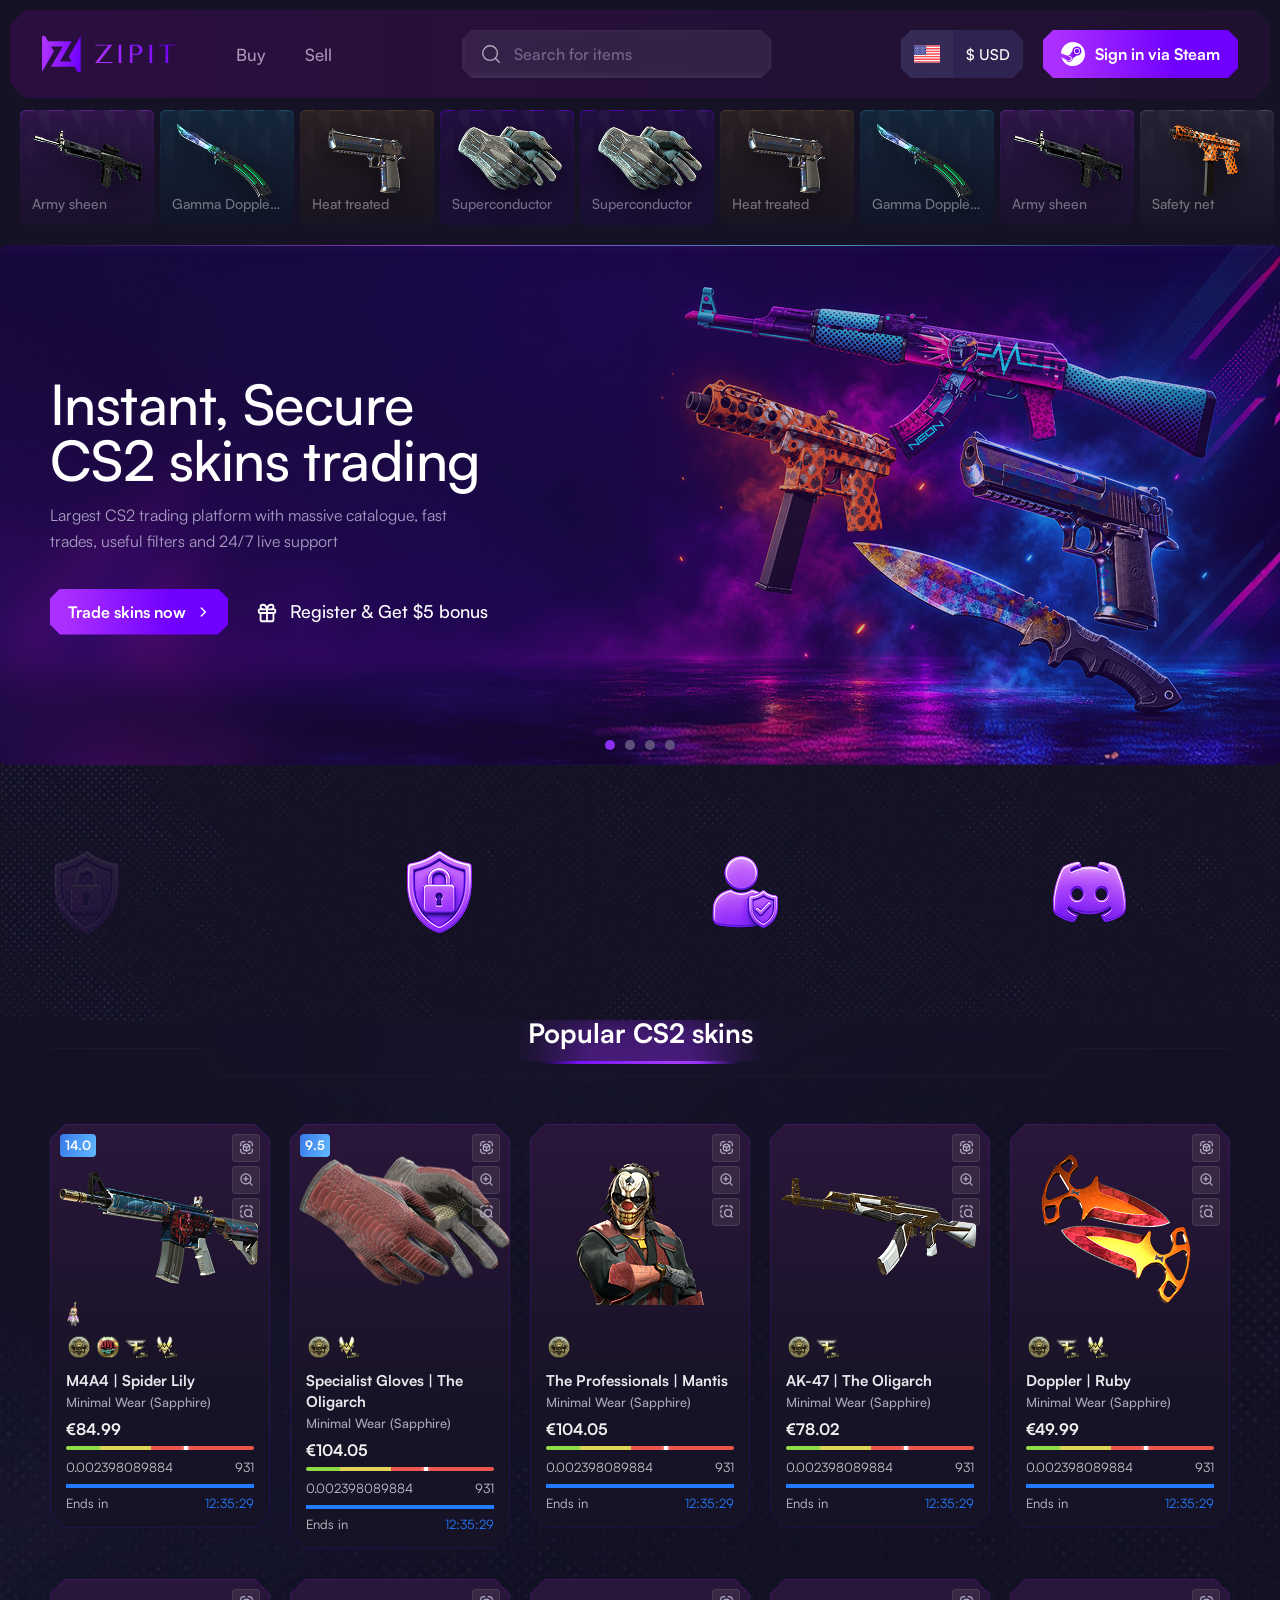
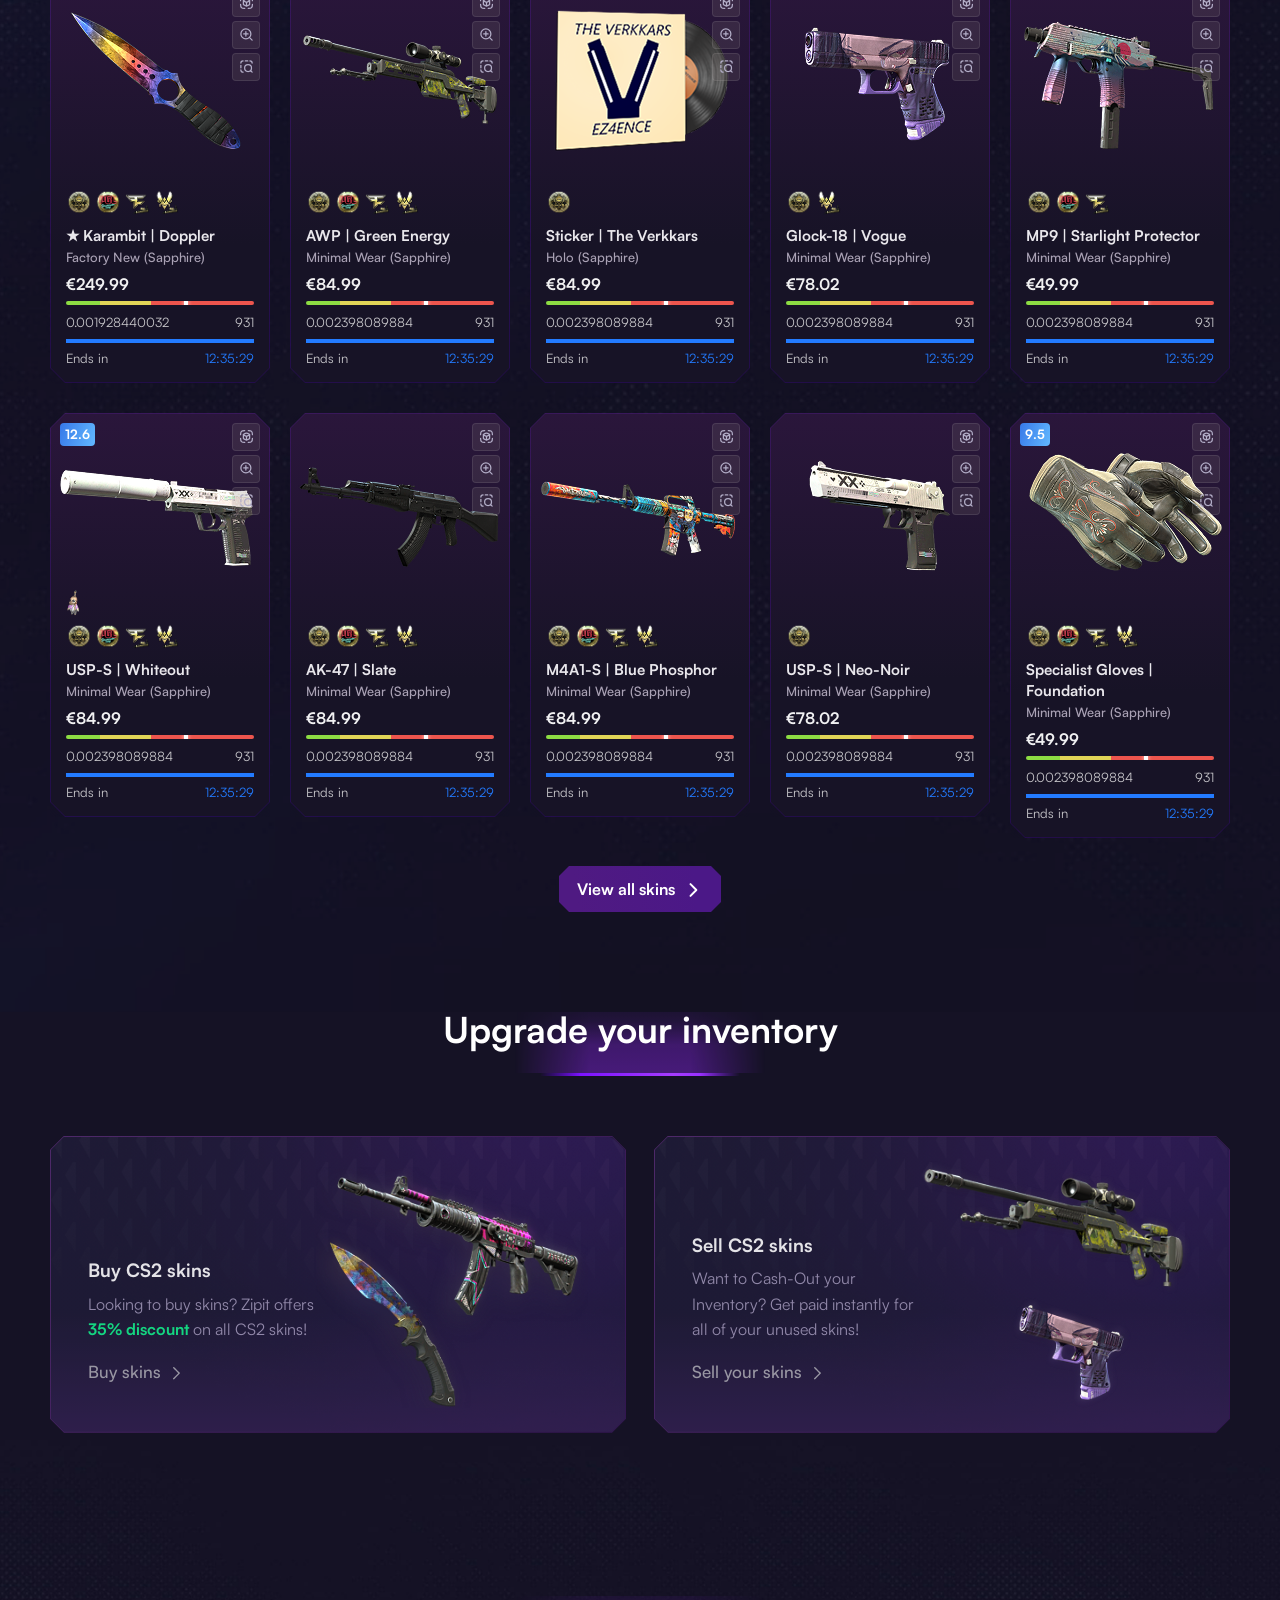
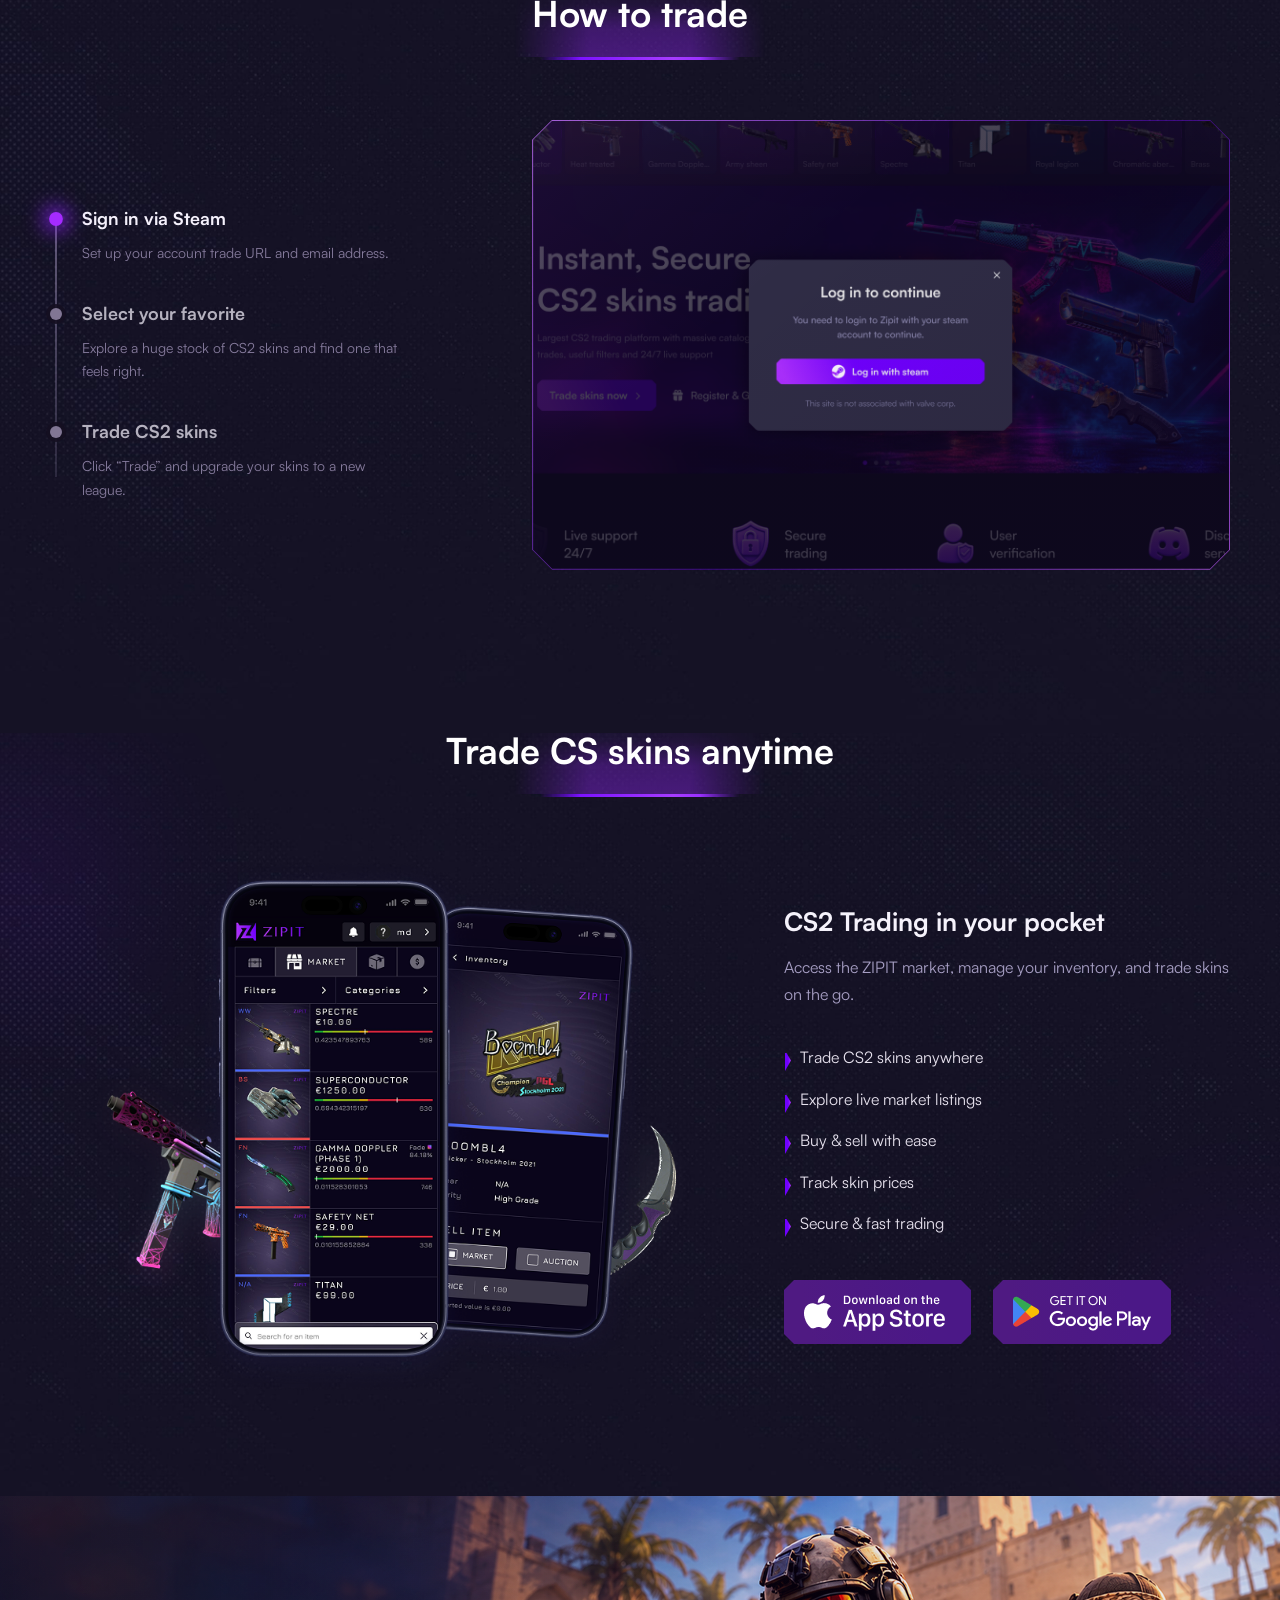
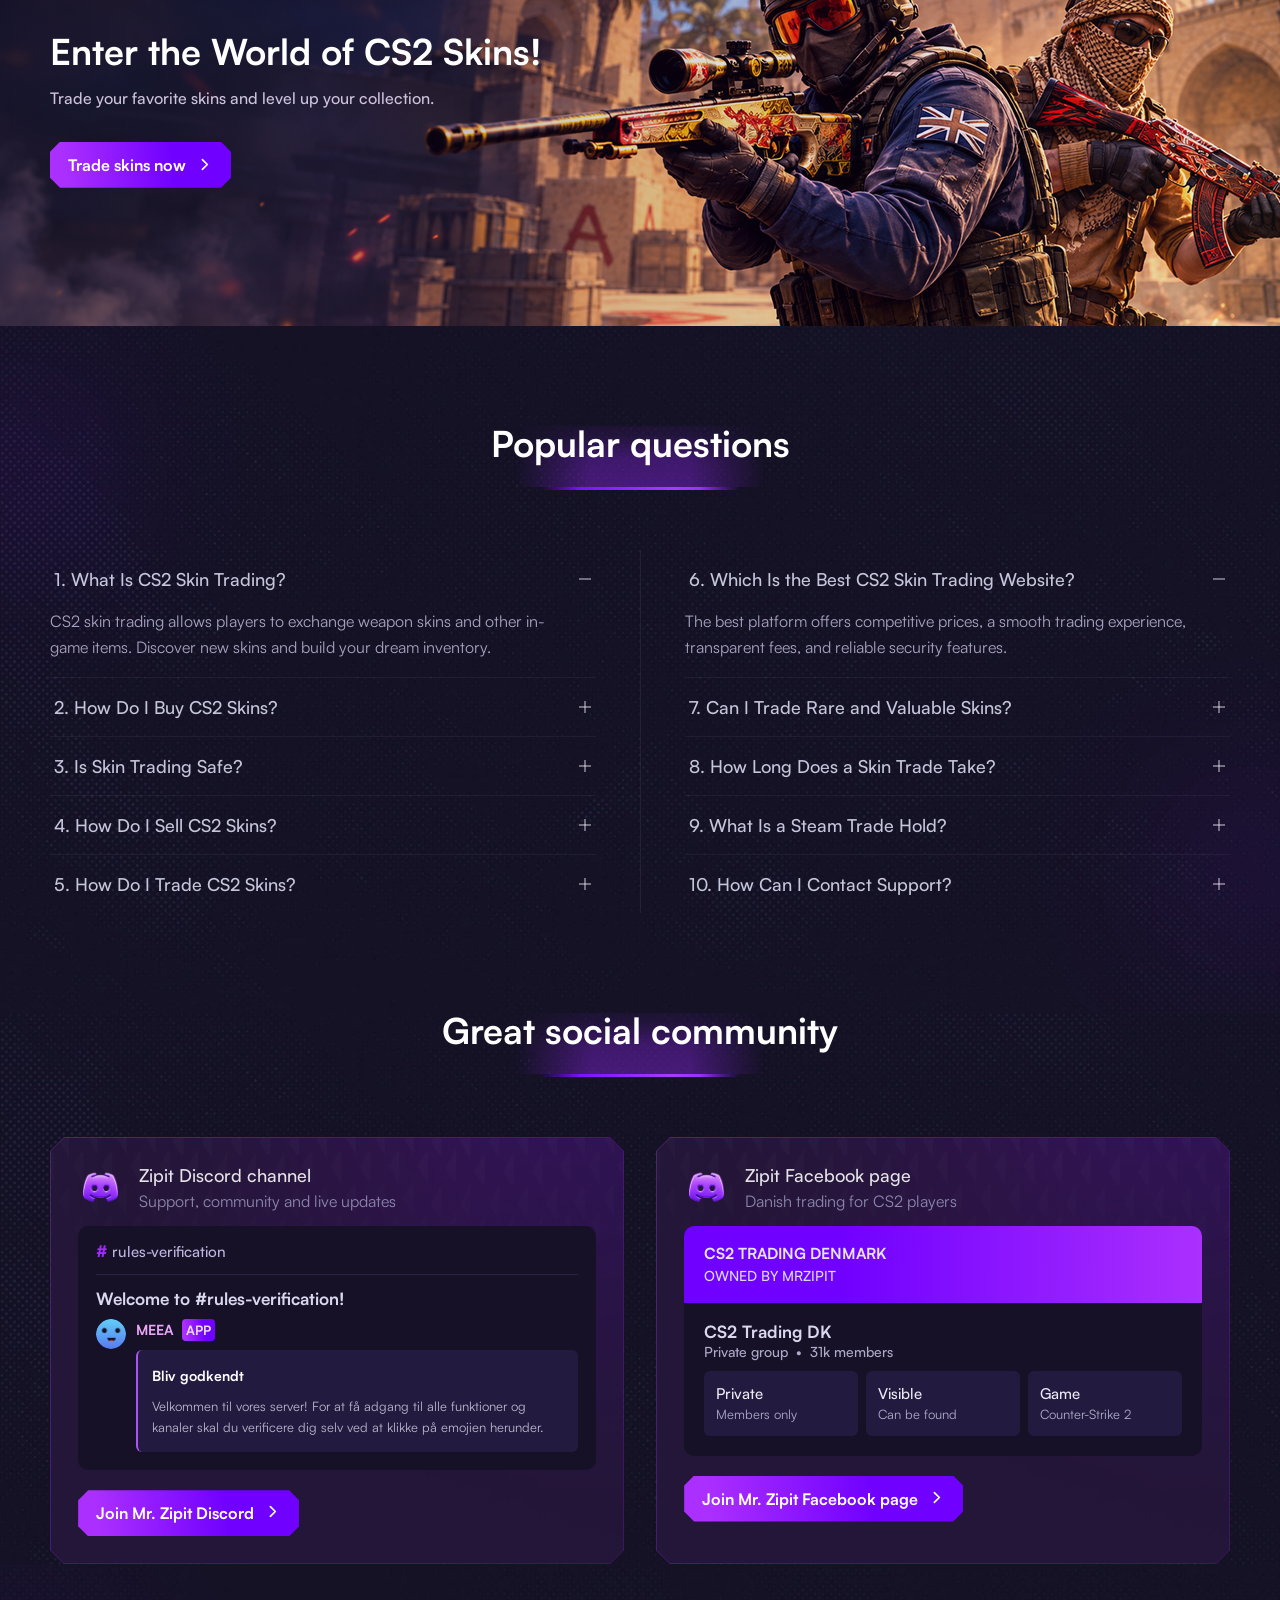
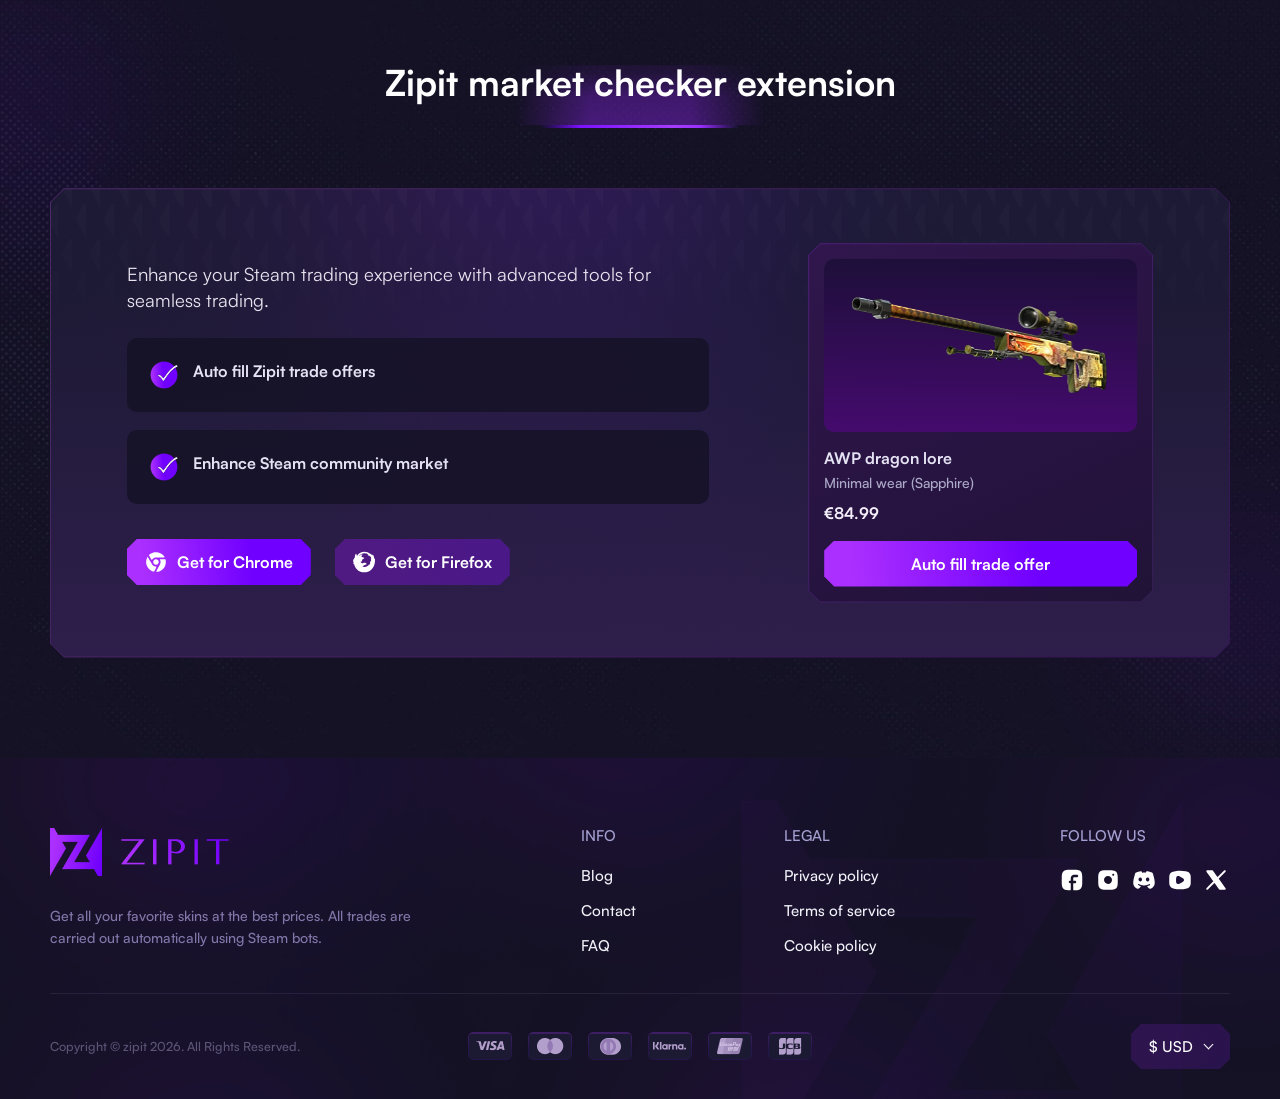
==== commit 5647491c: "update" ====
--- a/index.html
+++ b/index.html
@@ -79,7 +79,7 @@
         <div class="hero-slider swiper" aria-roledescription="carousel" aria-label="CS2 skins">
           <div class="hero-track swiper-wrapper">
             <!-- Slide 1 -->
-            <div class="slide section-spacing-inline swiper-slide" role="group" aria-roledescription="slide" aria-label="1 of 3">
+            <div class="slide section-spacing-inline swiper-slide" role="group" aria-roledescription="slide" aria-label="1 of 4">
               <div class="hero-slide-inner container">
                 <div class="slide-content">
                   <h1 class="slide-title">Instant, Secure<br>CS2 skins
@@ -110,7 +110,7 @@
             </div>
 
             <!-- Slide 2 -->
-            <div class="slide section-spacing-inline swiper-slide" role="group" aria-roledescription="slide" aria-label="2 of 3">
+            <div class="slide section-spacing-inline swiper-slide" role="group" aria-roledescription="slide" aria-label="2 of 4">
               <div class="hero-slide-inner container">
                 <div class="slide-content">
                   <h2 class="slide-title">Sell your skins<br>for real money</h2>
@@ -136,7 +136,7 @@
             </div>
 
             <!-- Slide 3 -->
-            <div class="slide section-spacing-inline swiper-slide" role="group" aria-roledescription="slide" aria-label="3 of 3">
+            <div class="slide section-spacing-inline swiper-slide" role="group" aria-roledescription="slide" aria-label="3 of 4">
               <div class="hero-slide-inner container">
                 <div class="slide-content">
                   <h2 class="slide-title">Rare knives &amp; gloves<br>in one
@@ -156,6 +156,31 @@
                           height="4" rx="1" /><path
                           d="M12 8v13M5 12v8a1 1 0 0 0 1 1h12a1 1 0 0 0 1-1v-8M7.5 8a2.5 2.5 0 0 1 0-5C11 3 12 8 12 8s1-5 4.5-5a2.5 2.5 0 0 1 0 5" /></svg>
                       Register &amp; Get $5 bonus
+                    </a>
+                  </div>
+                </div>
+              </div>
+            </div>
+
+            <!-- Slide 4 -->
+            <div class="slide section-spacing-inline swiper-slide" role="group" aria-roledescription="slide" aria-label="4 of 4">
+              <div class="hero-slide-inner container">
+                <div class="slide-content">
+                  <h2 class="slide-title">Join the<br>ZIPIT community</h2>
+                  <p class="slide-text">Meet fellow traders, share your best finds and stay up to date with the latest from ZIPIT.</p>
+                  <div class="slide-actions">
+                    <a href="#community-title" class="btn common-btn">Join the community
+                      <svg viewBox="0 0 24 24" fill="none" stroke="currentColor"
+                        stroke-width="2.4" stroke-linecap="round"
+                        stroke-linejoin="round"><path d="M9 5l7 7-7 7" /></svg>
+                    </a>
+                    <a href="#community-title" class="bonus">
+                      <svg viewBox="0 0 24 24" fill="none" stroke="currentColor"
+                        stroke-width="2" stroke-linecap="round"
+                        stroke-linejoin="round"><rect x="3" y="8" width="18"
+                          height="4" rx="1" /><path
+                          d="M12 8v13M5 12v8a1 1 0 0 0 1 1h12a1 1 0 0 0 1-1v-8M7.5 8a2.5 2.5 0 0 1 0-5C11 3 12 8 12 8s1-5 4.5-5a2.5 2.5 0 0 1 0 5" /></svg>
+                      Explore the community
                     </a>
                   </div>
                 </div>
--- a/style.css
+++ b/style.css
@@ -76,7 +76,7 @@
   font-family: "Satoshi";
   background: var(--bg);
   color: var(--text);
-  padding-top: 20px;
+  padding-top: 10px;
 }
 a {
   text-decoration: none;
@@ -112,7 +112,7 @@
   position: relative;
   isolation: isolate;
   z-index: 100;
-  margin: 0 20px 12px;
+  margin: 0 10px 12px;
   padding: 20px 32px;
   background: transparent;
   transition: background 250ms ease, box-shadow 250ms ease, backdrop-filter 250ms ease;
@@ -130,11 +130,11 @@
   position: fixed;
   max-width: none;
   width: auto;
-  top: 20px;
+  top: 10px;
   background: transparent;
   animation: 0.9s forwards smoothscroll;
-  right: 20px;
-  left: 20px;
+  right: 10px;
+  left: 10px;
   margin: 0;
   z-index: 100;
 }
@@ -197,6 +197,7 @@
       transform: scaleX(0);
       transform-origin: right;
       transition: transform 0.4s ease;
+      transition-delay: 0s;
     }
     &:hover::after,
     &:focus-visible::after {
@@ -380,21 +381,23 @@
   cursor: pointer;
   overflow: hidden;
   transition:
-    transform 0.65s ease,
-    box-shadow 0.65s ease,
-    filter 0.65s ease;
+    transform 0.18s ease,
+    box-shadow 0.18s ease,
+    filter 0.18s ease;
 }
 .common-btn::before {
   content: "";
   position: absolute;
-  inset: 0;
+  top: 0;
+  left: -100%;
+  width: 100%;
+  height: 100%;
   z-index: -1;
   background: linear-gradient(110deg,
       transparent 20%,
       rgba(255, 255, 255, 0.4) 50%,
       transparent 80%);
-  transform: translateX(-130%);
-  transition: transform 1.5s ease;
+  transition: left 0.35s ease;
   pointer-events: none;
 }
 /* Hover effect */
@@ -405,7 +408,7 @@
     0 0 16px rgba(171, 47, 254, 0.3);
 }
 .common-btn:hover::before {
-  transform: translateX(130%);
+  left: 100%;
 }
 .steam-icon {
   width: 24px;
@@ -417,7 +420,6 @@
   align-items: stretch;
   width: 100%;
   overflow: hidden;
-  padding-top: 12px;
   padding-bottom: 20px;
   padding-left: 20px;
 }
@@ -457,9 +459,6 @@
   pointer-events: none;
   transition: transform 0.65s cubic-bezier(0.2, 0.75, 0.25, 1);
 }
-.drop-card:hover .drop-item-image {
-  transform: translateX(-50%) perspective(700px) rotateY(180deg);
-}
 @media (prefers-reduced-motion: reduce) {
   .drop-item-image {
     transition: none;
@@ -471,6 +470,7 @@
   min-height: 115px;
   overflow: hidden;
   isolation: isolate;
+  cursor:pointer;
 }
 .drop-card .visual {
   position: absolute;
@@ -842,7 +842,7 @@
 ================================================================*/
 .trust-strip-section {
   background: #151221 url("images/sec-background-image.png") center / cover no-repeat;
-  padding-block: 80px;
+  padding-block: 80px !important;
 }
 .trust-strip {
   display: flex;
@@ -946,12 +946,17 @@
 .hero-track>.slide:nth-child(2) {
   background:
     linear-gradient(100deg, rgba(21, 10, 58, .48) 0%, rgba(21, 10, 58, .14) 68%, rgba(21, 10, 58, .22) 100%),
-    url("./images/Group\ 1272628426.png") center center / cover no-repeat;
+    url("./images/hero-bg-image-2.png") center center / cover no-repeat;
 }
 .hero-track>.slide:nth-child(3) {
   background:
     linear-gradient(100deg, rgba(21, 10, 58, .55) 0%, rgba(21, 10, 58, .18) 62%, rgba(21, 10, 58, .12) 100%),
-    url("./images/Group\ 1272628428.png") center center / cover no-repeat;
+    url("./images/hero-bg-image-3.png") center center / cover no-repeat;
+}
+.hero-track>.slide:nth-child(4) {
+  background:
+    linear-gradient(100deg, rgba(21, 10, 58, .18) 0%, rgba(21, 10, 58, .12) 45%, rgba(21, 10, 58, .08) 100%),
+    url("./images/hero-bg-image-4.png") center center / cover no-repeat;
 }
 .slide-media {
   display: none
@@ -1168,6 +1173,11 @@
   .hero-track>.slide:nth-child(3) {
     background: linear-gradient(118deg, #0d0919 0%, #170b2a 48%, #0c1025 100%);
   }
+  .hero-track>.slide:nth-child(4) {
+    background:
+      linear-gradient(90deg, rgba(13, 9, 25, .92) 0%, rgba(23, 11, 42, .82) 62%, rgba(12, 16, 37, .55) 100%),
+      url("./images/Group%201272628429.png") 68% center / cover no-repeat;
+  }
   @keyframes hero-mobile-aurora {
     0% {
       transform: translate3d(-5%, 2%, 0) scale(.94) rotate(-2deg);
@@ -1272,7 +1282,7 @@
 }
 @media (min-width: 768px) {
   .trade-guide {
-    min-height: 100vh;
+    min-height: 100vh; 
     display: flex;
     align-items: center;
     margin-block: 0;
@@ -1597,27 +1607,33 @@
   position: relative;
   display: flex;
   align-items: center;
-  overflow: hidden;
+  /* overflow: hidden; */
   isolation: isolate;
   padding: 25px clamp(20px, 3vw, 40px);
-  background-color: #211a36;
-  clip-path: polygon(15px 0, calc(100% - 15px) 0, 100% 15px, 100% calc(100% - 15px), calc(100% - 15px) 100%, 15px 100%, 0 calc(100% - 15px), 0 15px);
+  /* background-color: transparent; */
+  /* clip-path: polygon(15px 0, calc(100% - 1 5px) 0, 100% 15px, 100% calc(100% - 15px), calc(100% - 15px) 100%, 15px 100%, 0 calc(100% - 15px), 0 15px); */
 }
 .skin-action-card::before {
+    position: absolute;
+    z-index: -1;
+    inset: 0;
+    content: "";
+    pointer-events: none;
+    background: linear-gradient(135deg, rgb(92 47 122 / 80%), rgb(73 24 115 / 55%));
+    clip-path: polygon(14px 0, calc(100% - 14px) 0, 100% 14px, 100% calc(100% - 14px), calc(100% - 14px) 100%, 14px 100%, 0 calc(100% - 14px), 0 14px);
+    /* background: linear-gradient(0deg, #1C1933, #1C1933);linear-gradient(0deg, rgba(171, 47, 254, 0.15) -11.91%, rgba(21, 18, 37, 0.05) 41.03%); */
+}
+.skin-action-card::after {
   position: absolute;
   z-index: 0;
-  inset: 0;
+  inset: 1px;
   content: "";
   background-position: center;
-  background-size: cover;
-  opacity: 1;
+  background-size: 100% 100%;
+  background-blend-mode: screen;
+  clip-path: polygon(13px 0, calc(100% - 13px) 0, 100% 13px, 100% calc(100% - 13px), calc(100% - 13px) 100%, 13px 100%, 0 calc(100% - 13px), 0 13px);
+  background-image: linear-gradient(0deg, #1C1933, #1C1933),linear-gradient(0deg, rgba(171, 47, 254, 0.15) -11.91%, rgba(21, 18, 37, 0.05) 41.03%), url("images/invetory-left-bg=img.png");;
   pointer-events: none;
-}
-.skin-action-buy::before {
-  background-image: linear-gradient(90deg, rgba(32, 26, 54, .68) 0%, rgba(32, 26, 54, .55) 48%, rgba(32, 26, 54, .72) 100%), url("images/invetory-left-bg=img.png");
-}
-.skin-action-sell::before {
-  background-image: linear-gradient(90deg, rgba(32, 26, 54, .68) 0%, rgba(32, 26, 54, .55) 48%, rgba(32, 26, 54, .72) 100%), url("images/invetory-right-bg-img.png");
 }
 .skin-action-copy {
   position: relative;
@@ -1676,6 +1692,8 @@
 }
 .skin-action-art img {
   align-self: flex-end;
+      position: relative;
+    z-index: 1;
 }
 .skin-art-label {
   position: absolute;
@@ -2144,6 +2162,11 @@
   width: 20px;
   height: 18px;
 }
+@media (min-width:768px) {
+  .popular-skins-grid {
+    overflow: unset ;
+  }
+}
 @media (max-width: 991px) and (min-width:768px) {
   .popular-skins-grid {
     grid-template-columns: repeat(3, minmax(0, 1fr));
@@ -2474,7 +2497,7 @@
   isolation: isolate;
   display: flex;
   align-items: center;
-  height: 400px;
+  height: 430px;
   margin: 0 auto;
   overflow: hidden;
   background: #241047;
@@ -2913,7 +2936,7 @@
   z-index: 1;
 }
 .extension-intro {
-  max-width: 610px;
+  max-width: 690px;
   color: #e8e2ef;
   font-size: clamp(16px, 1.45vw, 25px);
   line-height: 1.4;
@@ -2961,7 +2984,7 @@
   background: linear-gradient(261.18deg, #4B1887 21.89%, #4F1A82 86.44%);
 }
 .extension-product-frame {
-  width: min(100%, 380px);
+  width: min(100%, 345px);
   justify-self: end;
   padding: 1px;
   background: linear-gradient(145deg, rgb(92 32 137 / 80%), rgb(63 31 97 / 52%));
@@ -3015,17 +3038,17 @@
 .extension-section.is-visible .extension-heading h2 {
   animation: extensionHeadingIn 650ms cubic-bezier(.2, .75, .25, 1) both;
 }
-x .extension-section.is-visible .extension-copy {
+.extension-section.is-visible .extension-copy {
   animation: extensionCopyIn 700ms 100ms cubic-bezier(.2, .75, .25, 1) both;
 }
 .extension-section.is-visible .extension-product-frame {
   animation: extensionCardIn 750ms 180ms cubic-bezier(.2, .75, .25, 1) both;
 }
 .extension-section.is-visible .extension-download {
-  animation: extensionButtonIn 550ms 280ms cubic-bezier(.2, .75, .25, 1) both;
+  animation: extensionButtonIn 550ms 0ms cubic-bezier(.2, .75, .25, 1) both;
 }
 .extension-section.is-visible .extension-download-firefox {
-  animation-delay: 380ms;
+  animation-delay: 0ms !important;
 }
 @keyframes extensionHeadingIn {
   from {
@@ -3154,11 +3177,6 @@
 .footer-brand {
   display: inline-flex;
   align-items: center;
-}
-.footer-brand img {
-  display: block;
-  width: 154px;
-  height: auto;
 }
 .footer-description {
   margin-top: 24px;
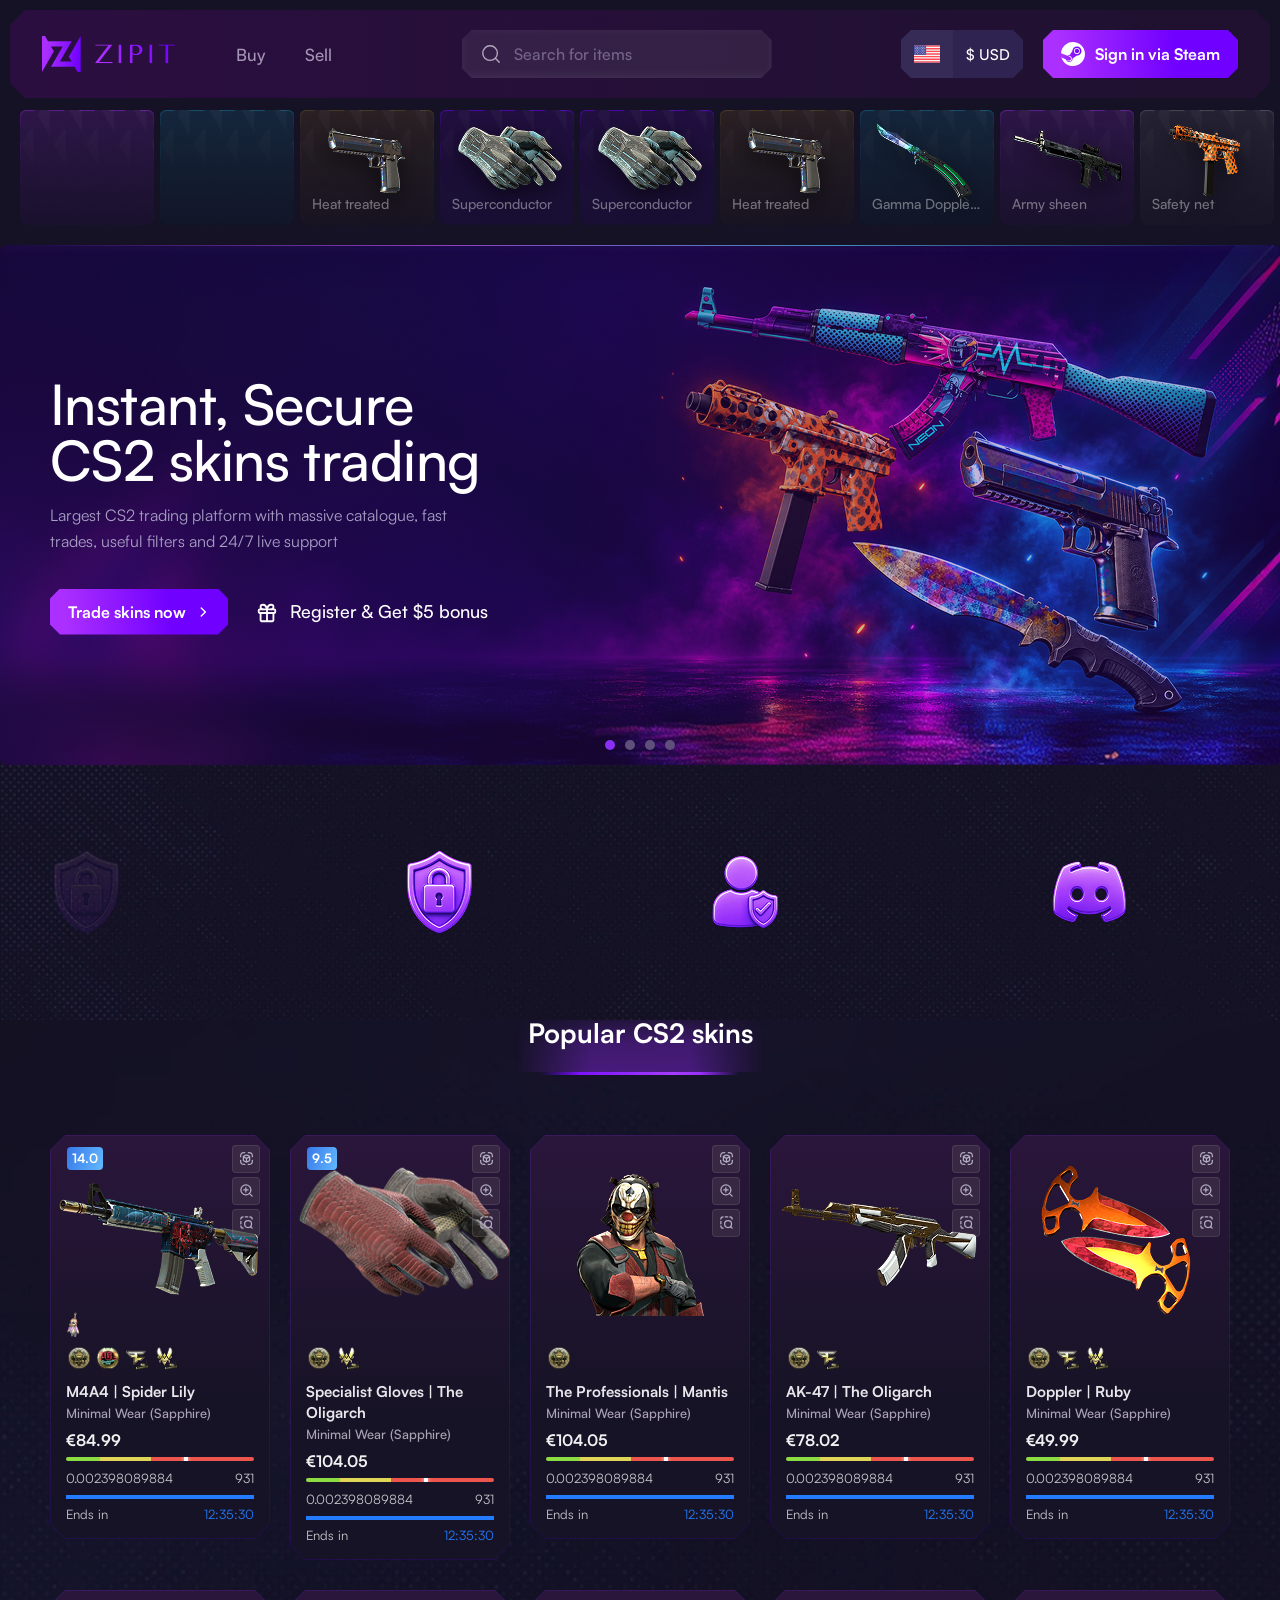
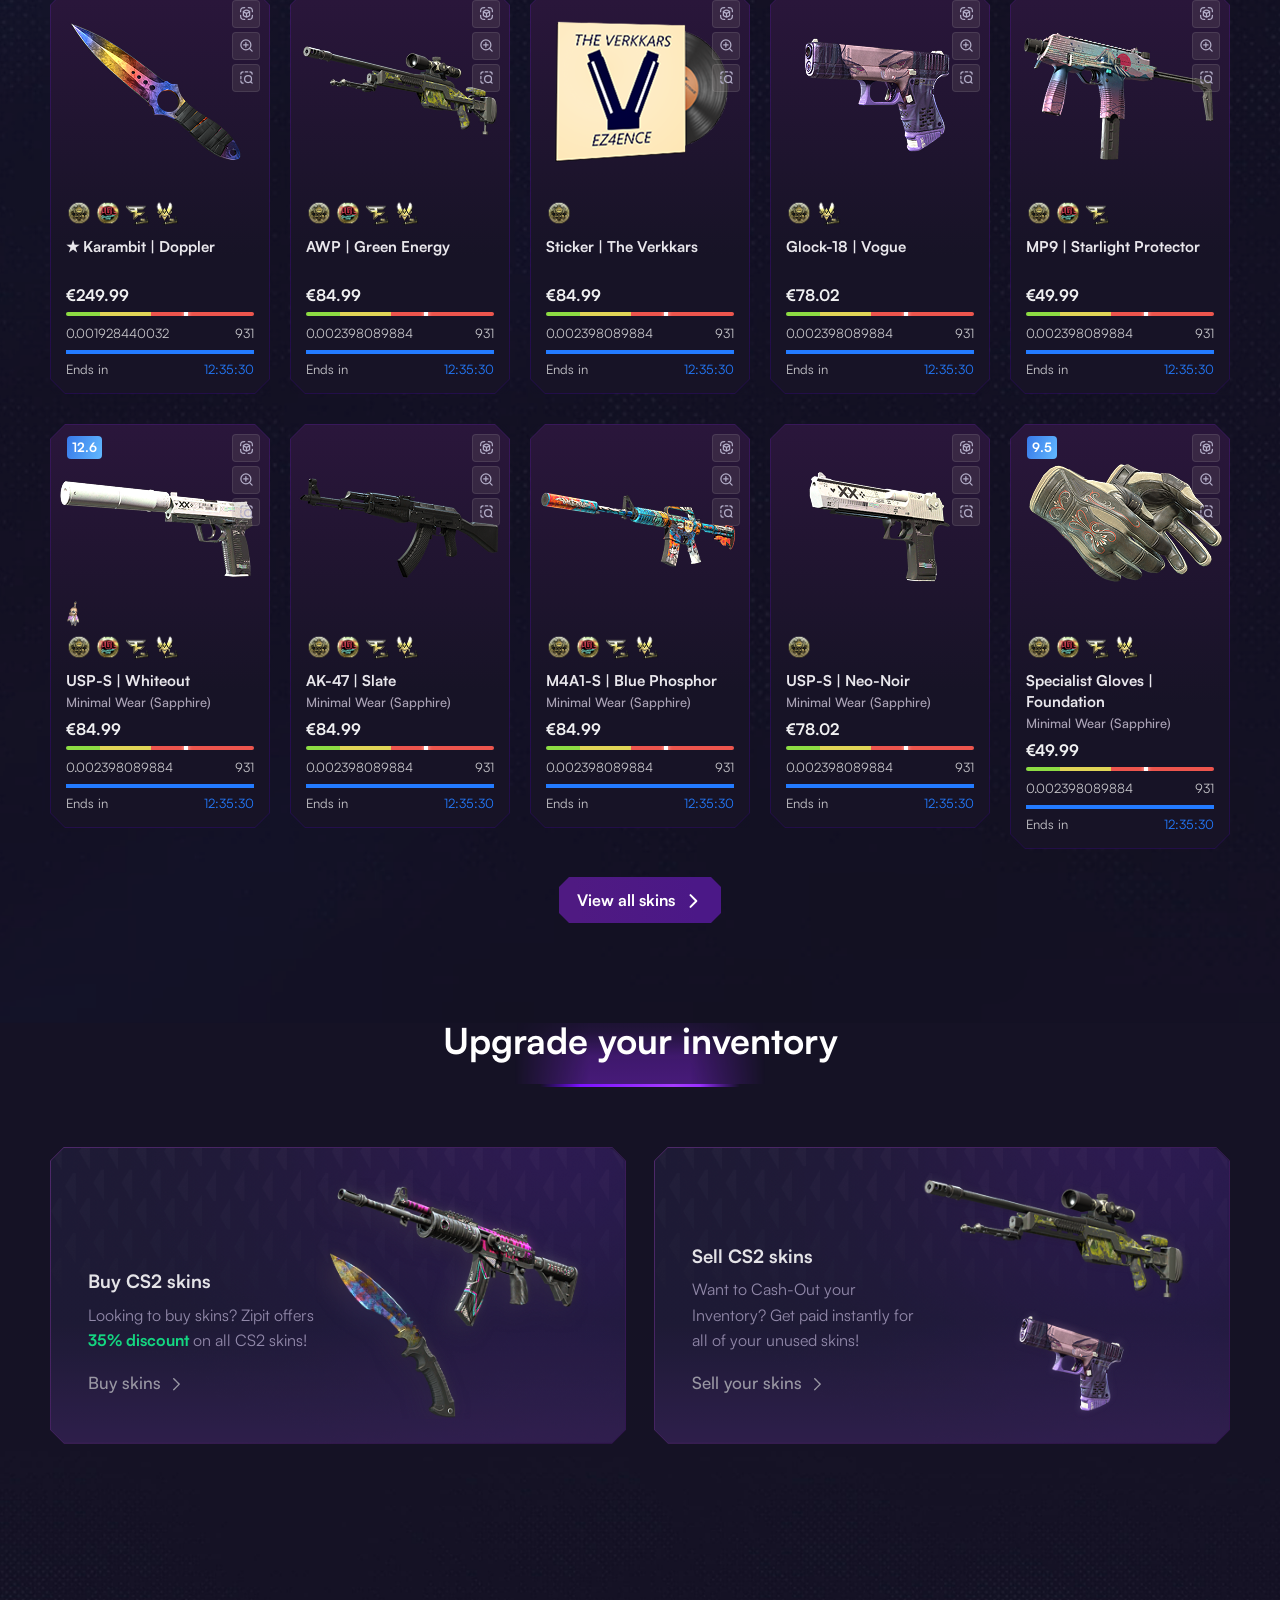
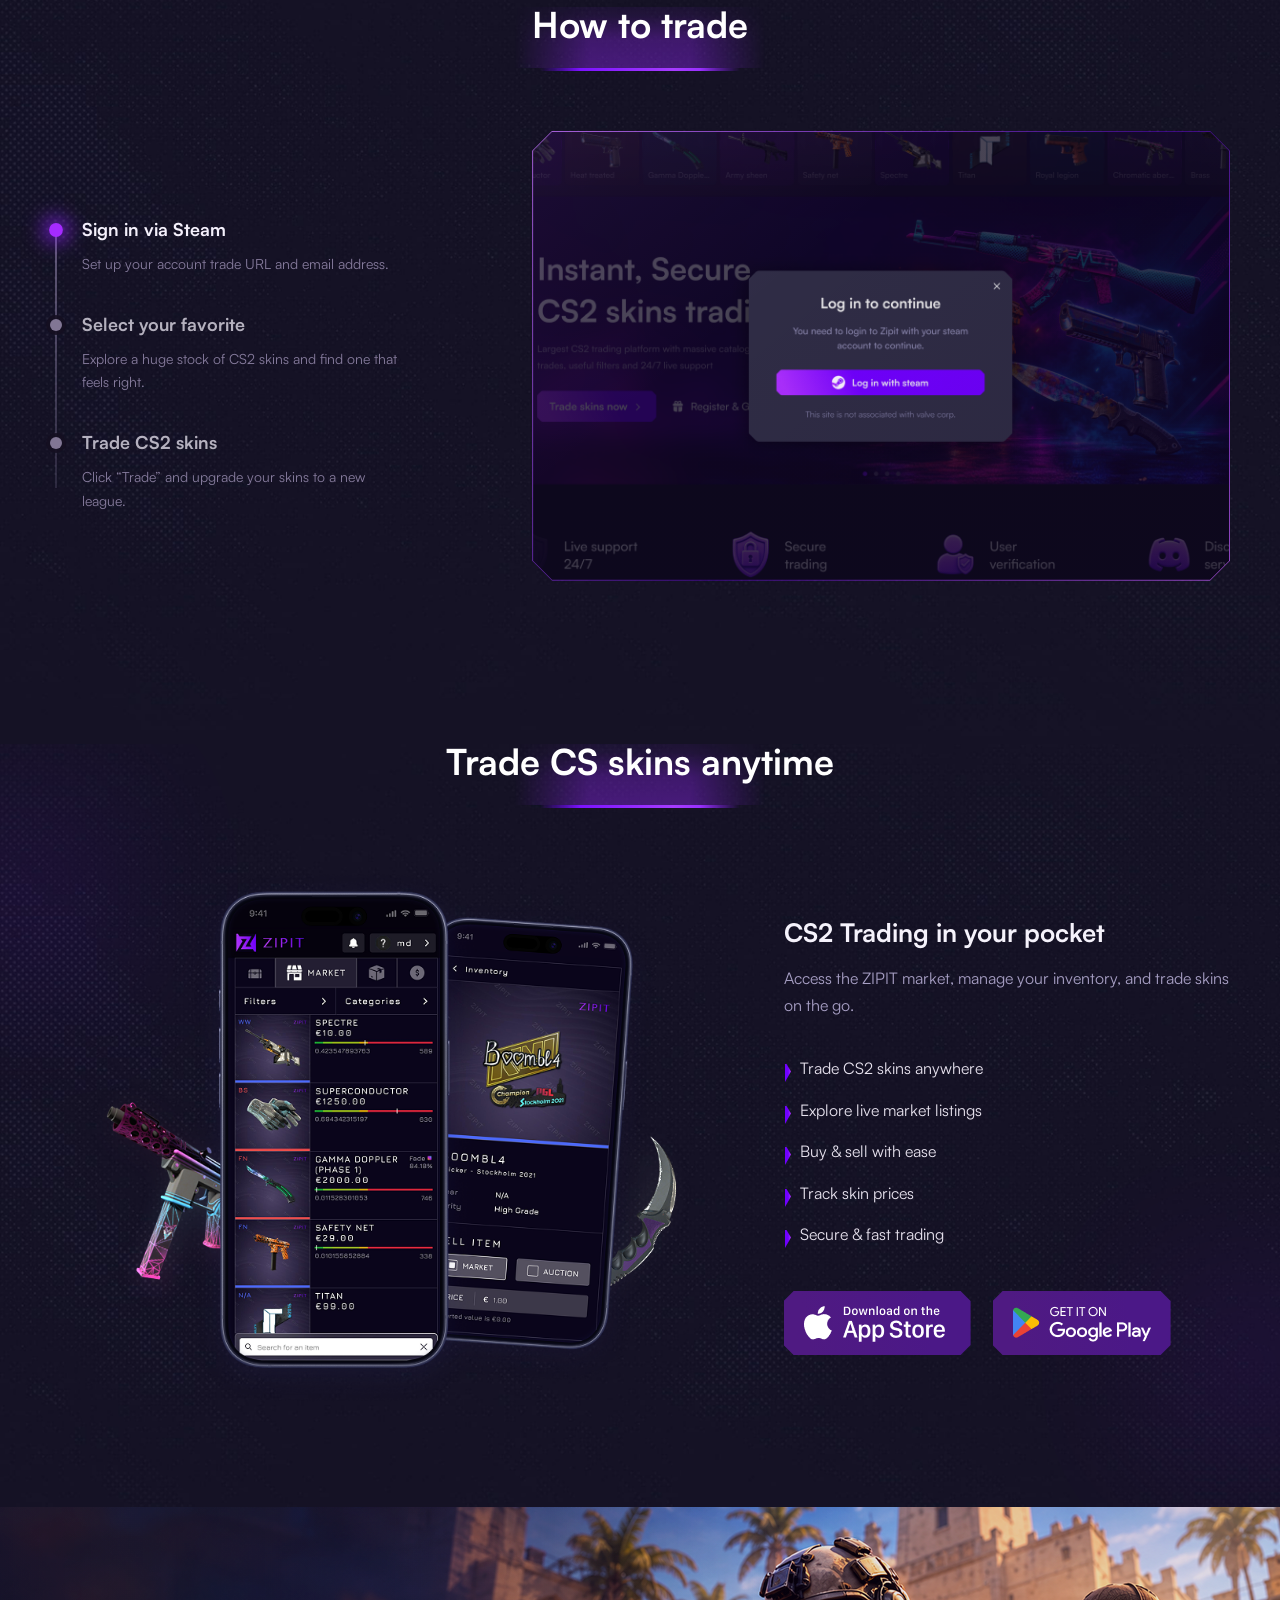
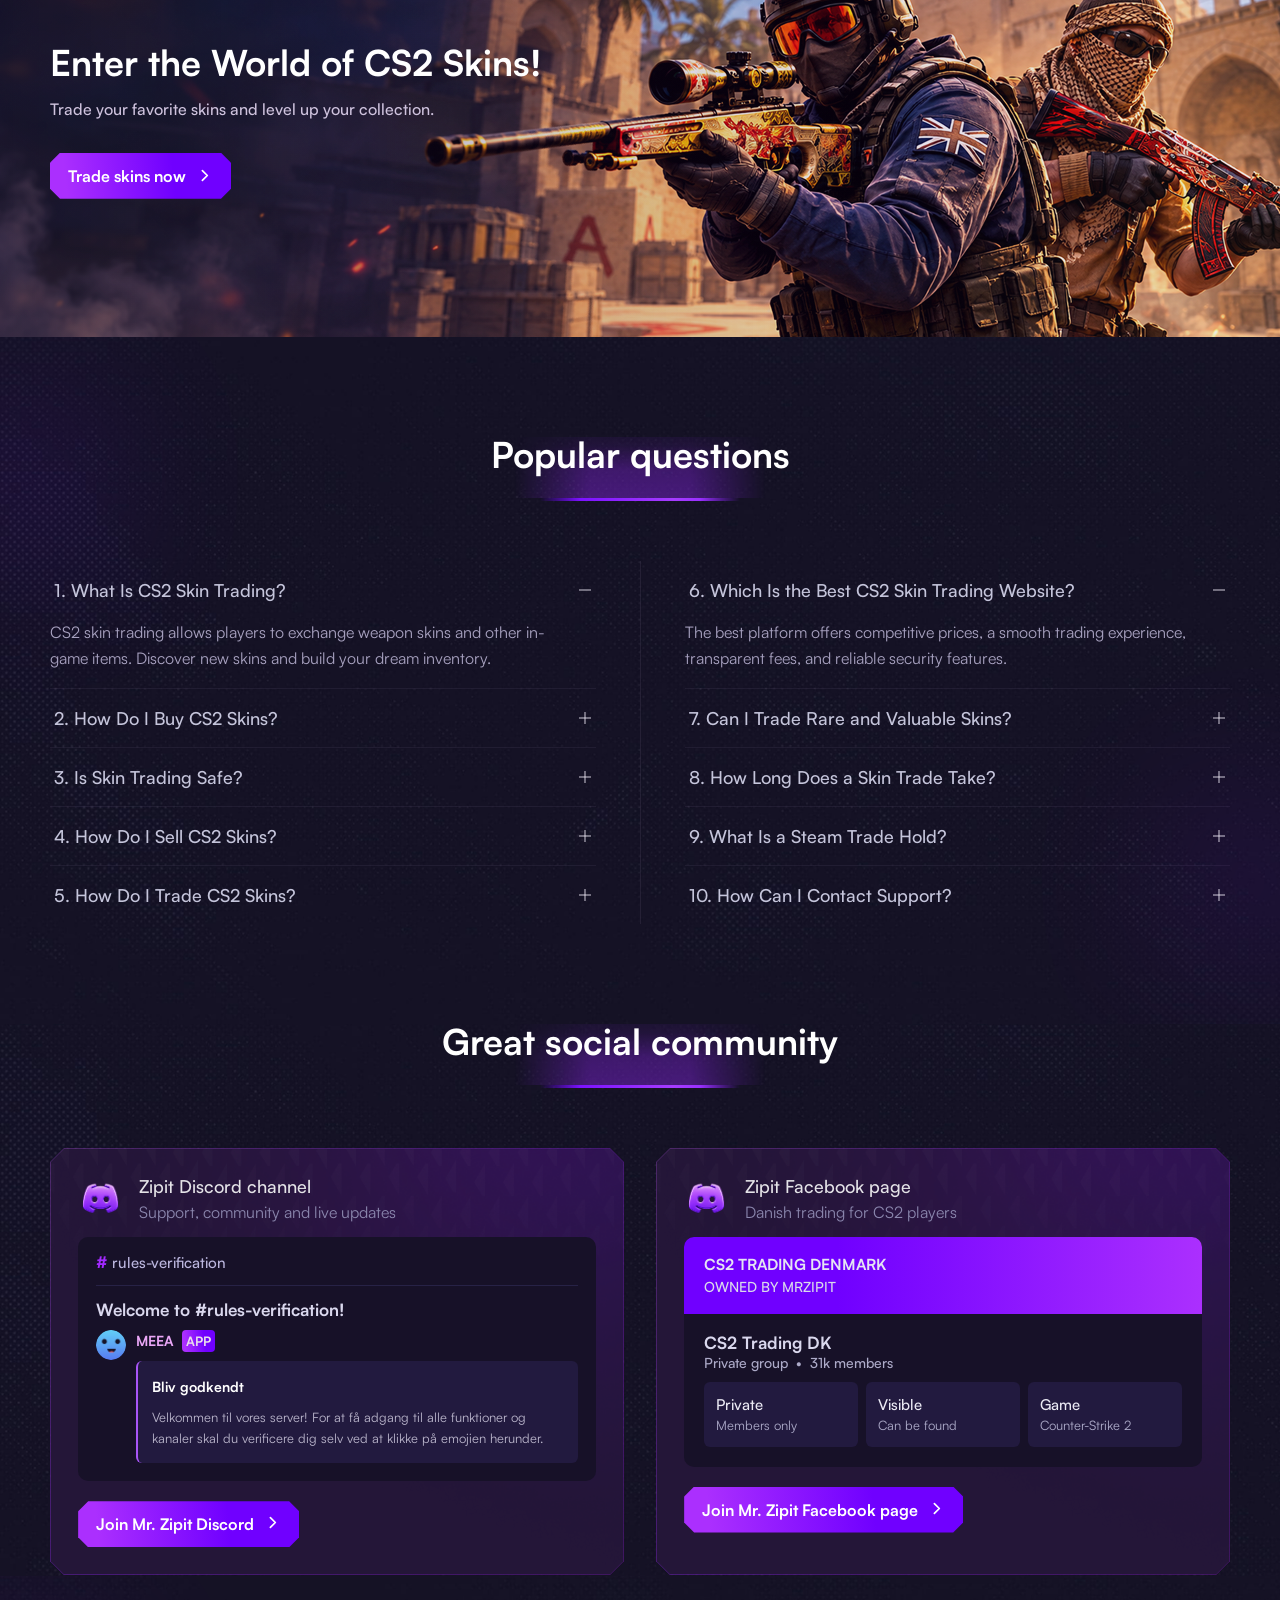
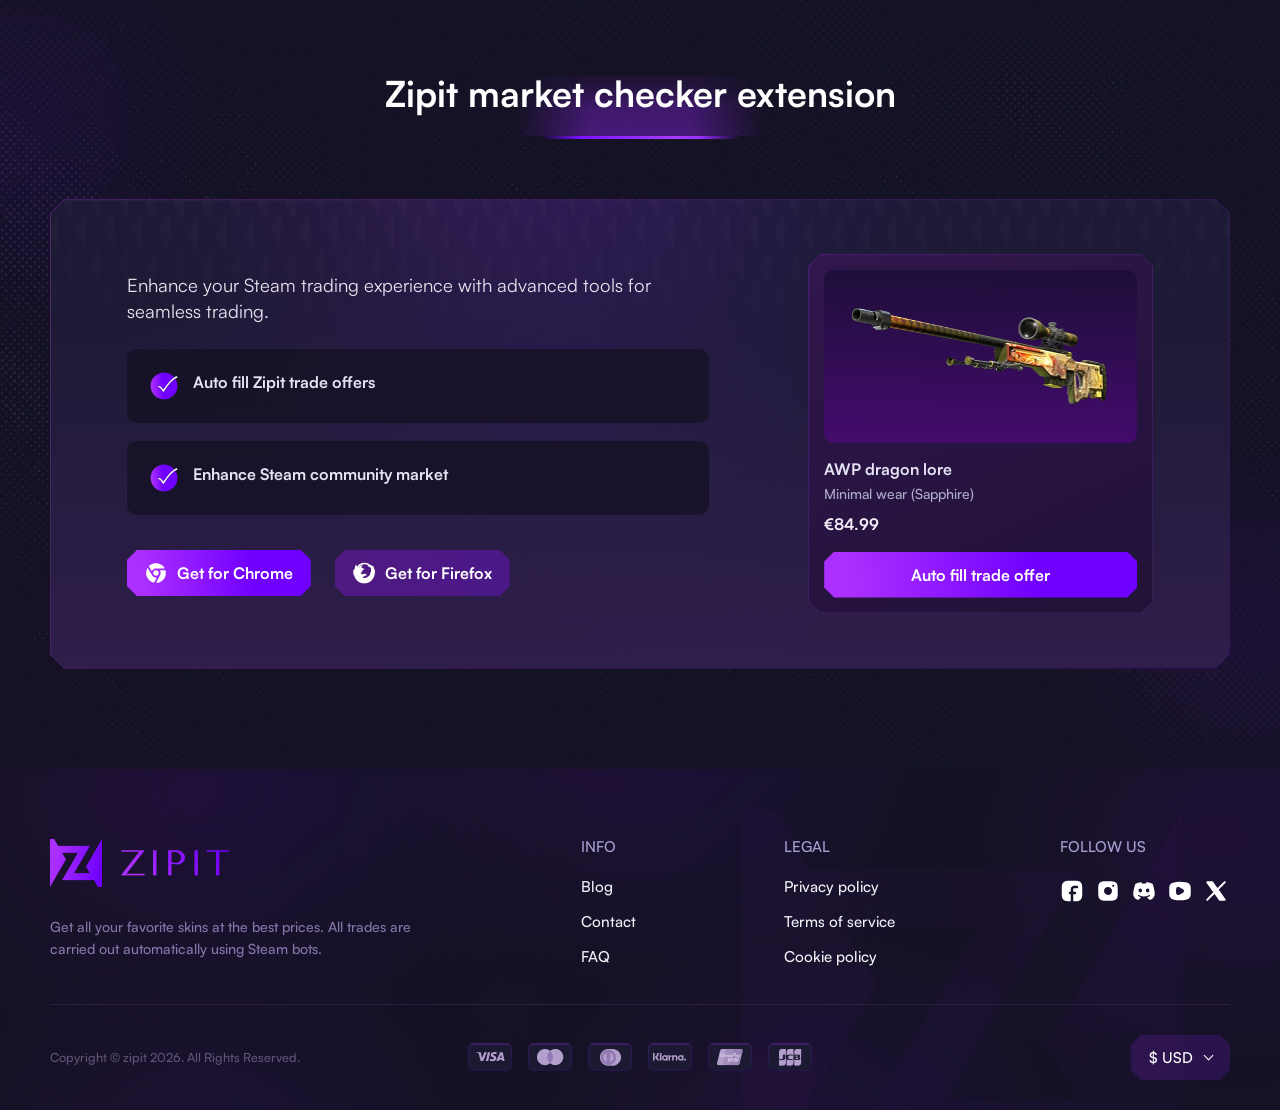
==== commit 10756544: "remove slider dots and add navigation" ====
--- a/index.html
+++ b/index.html
@@ -881,7 +881,14 @@
               </div>
             </article>
             </div>
-            <div class="popular-skins-pagination" aria-label="Popular skins slides"></div>
+            <div class="popular-skins-navigation" aria-label="Popular skins controls">
+              <button class="popular-skin-arrow popular-skin-prev" type="button" aria-label="Previous skin">
+                <svg viewBox="0 0 24 24" aria-hidden="true"><path d="m15 18-6-6 6-6" /></svg>
+              </button>
+              <button class="popular-skin-arrow popular-skin-next" type="button" aria-label="Next skin">
+                <svg viewBox="0 0 24 24" aria-hidden="true"><path d="m9 18 6-6-6-6" /></svg>
+              </button>
+            </div>
           </div>
           <a class="popular-skins-more common-btn" href="#popular-skins-title">View all skins 
             <span aria-hidden="true">
--- a/style.css
+++ b/style.css
@@ -192,8 +192,8 @@
       left: 0;
       bottom: -5px;
       width: 100%;
-      height: 2px;
-      background: rgba(165, 149, 182, 1);
+      height: 1.7px;
+      background: #fff;
       transform: scaleX(0);
       transform-origin: right;
       transition: transform 0.4s ease;
@@ -203,6 +203,9 @@
     &:focus-visible::after {
       transform: scaleX(1);
       transform-origin: left;
+    }
+    &:hover{
+      color: #fff;
     }
   }
 }
@@ -380,36 +383,43 @@
   font-size: clamp(15px, 1.25vw, 18px);
   cursor: pointer;
   overflow: hidden;
+  position: relative;
+  isolation: isolate;
   transition:
-    transform 0.18s ease,
-    box-shadow 0.18s ease,
-    filter 0.18s ease;
+    box-shadow 180ms ease 0s,
+    filter 180ms ease 0s;
+  transition-delay: 0s;
 }
 .common-btn::before {
   content: "";
   position: absolute;
-  top: 0;
-  left: -100%;
-  width: 100%;
-  height: 100%;
-  z-index: -1;
-  background: linear-gradient(110deg,
-      transparent 20%,
-      rgba(255, 255, 255, 0.4) 50%,
-      transparent 80%);
-  transition: left 0.35s ease;
+  inset: 0;
+  z-index: 0;
+
+  background: linear-gradient(
+    110deg,
+    transparent 20%,
+    rgba(255, 255, 255, 0.4) 50%,
+    transparent 80%
+  );
+
+  transform: translateX(-100%);
+  transition: transform 0.5s ease;
   pointer-events: none;
 }
-/* Hover effect */
+
+.common-btn:hover::before {
+  transform: translateX(100%);
+}
+.common-btn > * {
+  position: relative;
+  z-index: 1;
+}
 .common-btn:hover {
   filter: brightness(1.15);
-  box-shadow:
-    0 8px 24px rgba(112, 0, 255, 0.4),
-    0 0 16px rgba(171, 47, 254, 0.3);
-}
-.common-btn:hover::before {
-  left: 100%;
-}
+  box-shadow: 0 8px 24px rgba(112, 0, 255, .32), 0 0 14px rgba(171, 47, 254, .24);
+}
+
 .steam-icon {
   width: 24px;
   height: 24px;
@@ -930,6 +940,22 @@
 }
 .hero-track {
   align-items: stretch;
+}
+.hero-slider.is-native .hero-track {
+  display: grid;
+}
+.hero-slider.is-native .hero-track > .slide {
+  grid-area: 1 / 1;
+  opacity: 0;
+  visibility: hidden;
+  pointer-events: none;
+  transition: opacity 1000ms ease, visibility 1000ms ease;
+}
+.hero-slider.is-native .hero-track > .slide.swiper-slide-active {
+  z-index: 1;
+  opacity: 1;
+  visibility: visible;
+  pointer-events: auto;
 }
 .hero-slider:not(.is-enhanced) .slide:not(:first-child) {
   display: none;
@@ -1543,7 +1569,6 @@
     gap: 28px;
   }
   .trade-visual {
-    grid-row: 1;
     aspect-ratio: 1.42;
   }
   .trade-step {
@@ -1876,12 +1901,6 @@
 .popular-skins-heading h2 {
   font-size: clamp(24px, 2.1vw, 32px);
 }
-.popular-skins-heading h2::after {
-  margin-top: 14px;
-}
-.popular-skins-heading .trade-guide-border {
-  opacity: .48;
-}
 .popular-skins-grid {
   display: grid;
   grid-template-columns: repeat(5, minmax(0, 1fr));
@@ -1892,6 +1911,9 @@
   display: contents;
 }
 .popular-skins-pagination {
+  display: none;
+}
+.popular-skins-navigation {
   display: none;
 }
 .popular-skin-card {
@@ -1941,9 +1963,10 @@
 .popular-skin-card:hover {
   --skin-card-fill: linear-gradient(0deg, #21143a 37.9%, #382052 100%);
 }
-.popular-skin-card:hover,
-.popular-skin-card:focus-within {
-  z-index: 2;
+.popular-skin-card:hover {
+  z-index: 5;
+  transform: none;
+  margin-top: -18px;
 }
 .popular-skin-art {
   position: relative;
@@ -1993,8 +2016,8 @@
 .popular-skin-badge {
   position: absolute;
   z-index: 1;
-  top: 10px;
-  left: 10px;
+  top: 12px;
+  left: 17px;
   padding: 3px 5px;
   border-radius: 4px;
   background: linear-gradient(110deg, #3778e8, #62b9ff);
@@ -2148,7 +2171,7 @@
   background: linear-gradient(259.4deg, #4B1887 -21.32%, #4F1A82 84.03%);
 }
 .popular-skin-actions a:hover {
-  filter: brightness(1.18);
+  filter: brightness(1.15);
 }
 .popular-skins-more {
   display: flex;
@@ -2194,6 +2217,7 @@
     padding: 0;
     height: auto;
     opacity: 1;
+    margin-top: 13px;
     pointer-events: auto;
   }
   .popular-skin-card {
@@ -2213,33 +2237,41 @@
     flex: 0 0 auto;
     height: auto;
   }
-  .popular-skins-grid.is-mobile-slider .popular-skins-pagination {
-    position: relative;
-    inset: auto;
-    z-index: 1;
+  .popular-skins-grid.is-mobile-slider .popular-skins-navigation {
     display: flex;
     justify-content: center;
     align-items: center;
-    gap: 8px;
+    gap: 12px;
     width: 100%;
     margin-top: 16px;
   }
-  .popular-skins-grid.is-mobile-slider .popular-skin-dot {
-    display: block;
-    width: 8px;
-    height: 8px;
+  .popular-skins-grid.is-mobile-slider .popular-skin-arrow {
+    display: grid;
+    place-items: center;
+    width: 38px;
+    height: 38px;
     padding: 0;
-    border: 0;
-    border-radius: 999px;
-    background: rgba(165, 149, 182, .55);
+    color: #f1f1f8;
+    background: #2a1b40;
+    border: 1px solid rgba(171, 47, 254, .45);
+    border-radius: 10px;
     cursor: pointer;
-    transition: width .2s ease, background-color .2s ease;
-  }
-  .popular-skins-grid.is-mobile-slider .popular-skin-dot.is-active {
+    transition: background-color .2s ease, border-color .2s ease;
+  }
+  .popular-skins-grid.is-mobile-slider .popular-skin-arrow:hover {
+    background: #7120bb;
+    border-color: #ab2ffe;
+  }
+  .popular-skins-grid.is-mobile-slider .popular-skin-arrow svg {
     width: 20px;
-    background: #a020f0;
-  }
-  .popular-skins-grid.is-mobile-slider .popular-skin-dot:focus-visible {
+    height: 20px;
+    fill: none;
+    stroke: currentColor;
+    stroke-width: 2;
+    stroke-linecap: round;
+    stroke-linejoin: round;
+  }
+  .popular-skins-grid.is-mobile-slider .popular-skin-arrow:focus-visible {
     outline: 2px solid #fff;
     outline-offset: 3px;
   }
@@ -2584,7 +2616,6 @@
 }
 /* Scroll reveals for the app promo and community cards. */
 .app-promo.has-scroll-motion .app-promo-features li,
-.app-promo.has-scroll-motion .app-promo-stores a,
 .community-section.has-scroll-motion .community-card {
   opacity: 0;
   transform: translateY(22px);
@@ -2592,7 +2623,6 @@
   will-change: opacity, transform;
 }
 .app-promo.has-scroll-motion .app-promo-features li.is-section-visible,
-.app-promo.has-scroll-motion .app-promo-stores a.is-section-visible,
 .community-section.has-scroll-motion .community-card.is-section-visible {
   opacity: 1;
   transform: translateY(0);
@@ -2602,7 +2632,6 @@
 }
 @media (prefers-reduced-motion: reduce) {
   .app-promo.has-scroll-motion .app-promo-features li,
-  .app-promo.has-scroll-motion .app-promo-stores a,
   .community-section.has-scroll-motion .community-card {
     opacity: 1;
     transform: none;
@@ -2980,6 +3009,12 @@
   height: 22px;
   object-fit: contain;
 }
+.extension-download {
+  transition: box-shadow 300ms ease 0s, filter 300ms ease 0s;
+}
+.extension-download::before {
+  transition: transform 450ms ease 0s;
+}
 .extension-download-firefox {
   background: linear-gradient(261.18deg, #4B1887 21.89%, #4F1A82 86.44%);
 }
@@ -3043,12 +3078,6 @@
 }
 .extension-section.is-visible .extension-product-frame {
   animation: extensionCardIn 750ms 180ms cubic-bezier(.2, .75, .25, 1) both;
-}
-.extension-section.is-visible .extension-download {
-  animation: extensionButtonIn 550ms 0ms cubic-bezier(.2, .75, .25, 1) both;
-}
-.extension-section.is-visible .extension-download-firefox {
-  animation-delay: 0ms !important;
 }
 @keyframes extensionHeadingIn {
   from {
@@ -3377,3 +3406,4 @@
     flex-wrap:wrap;
   }
 }
+
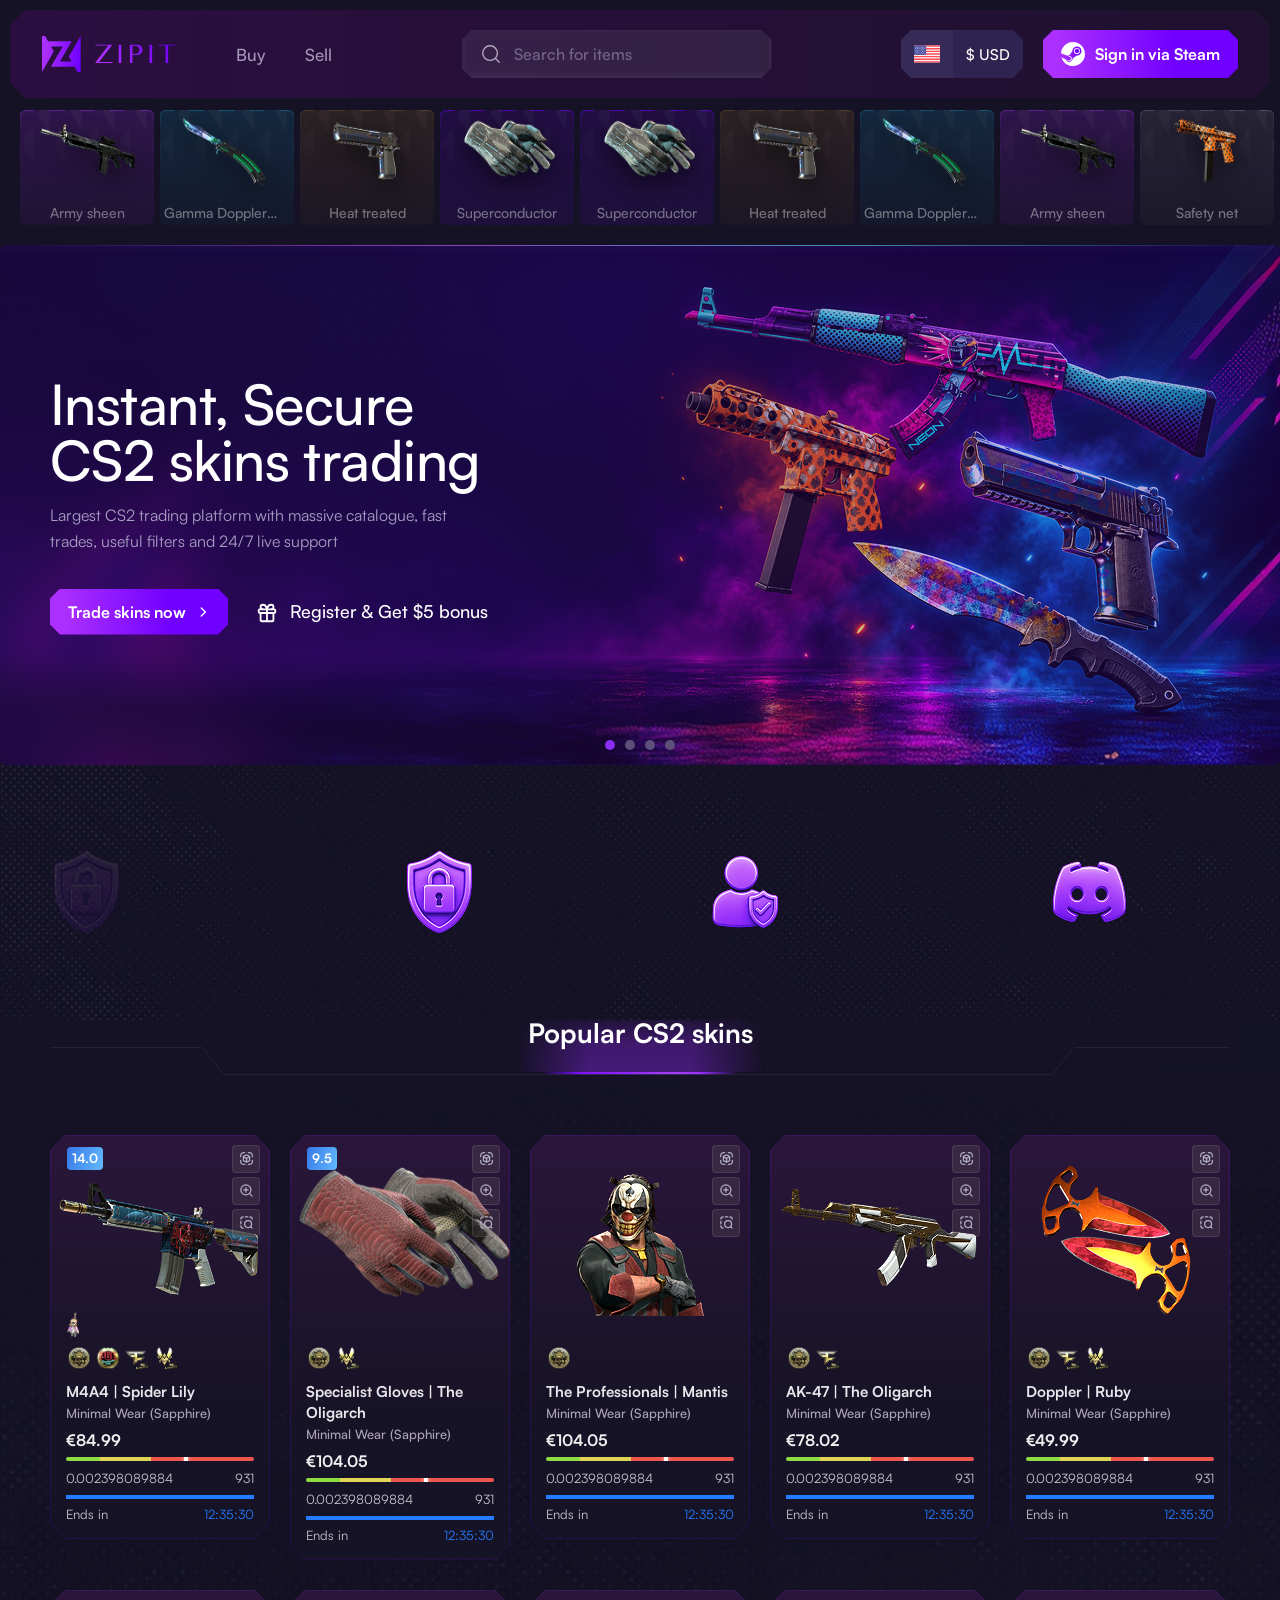
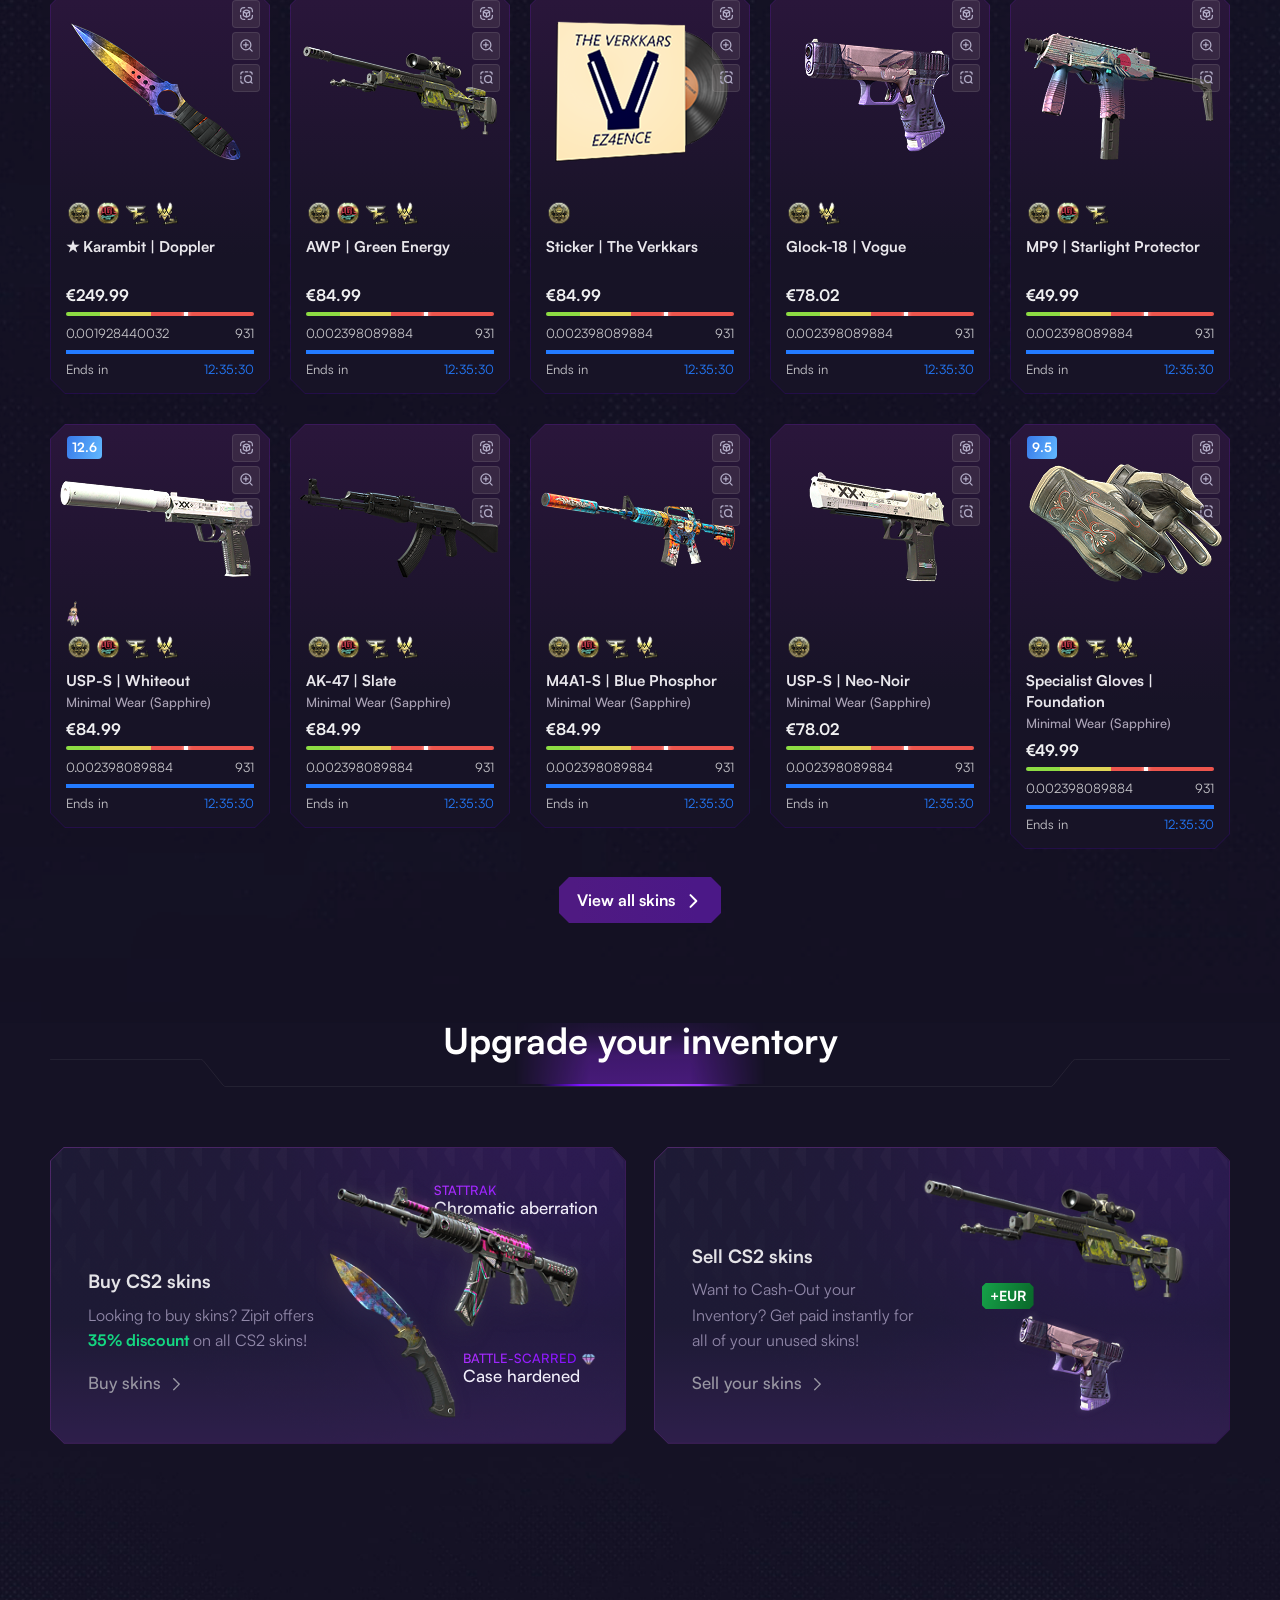
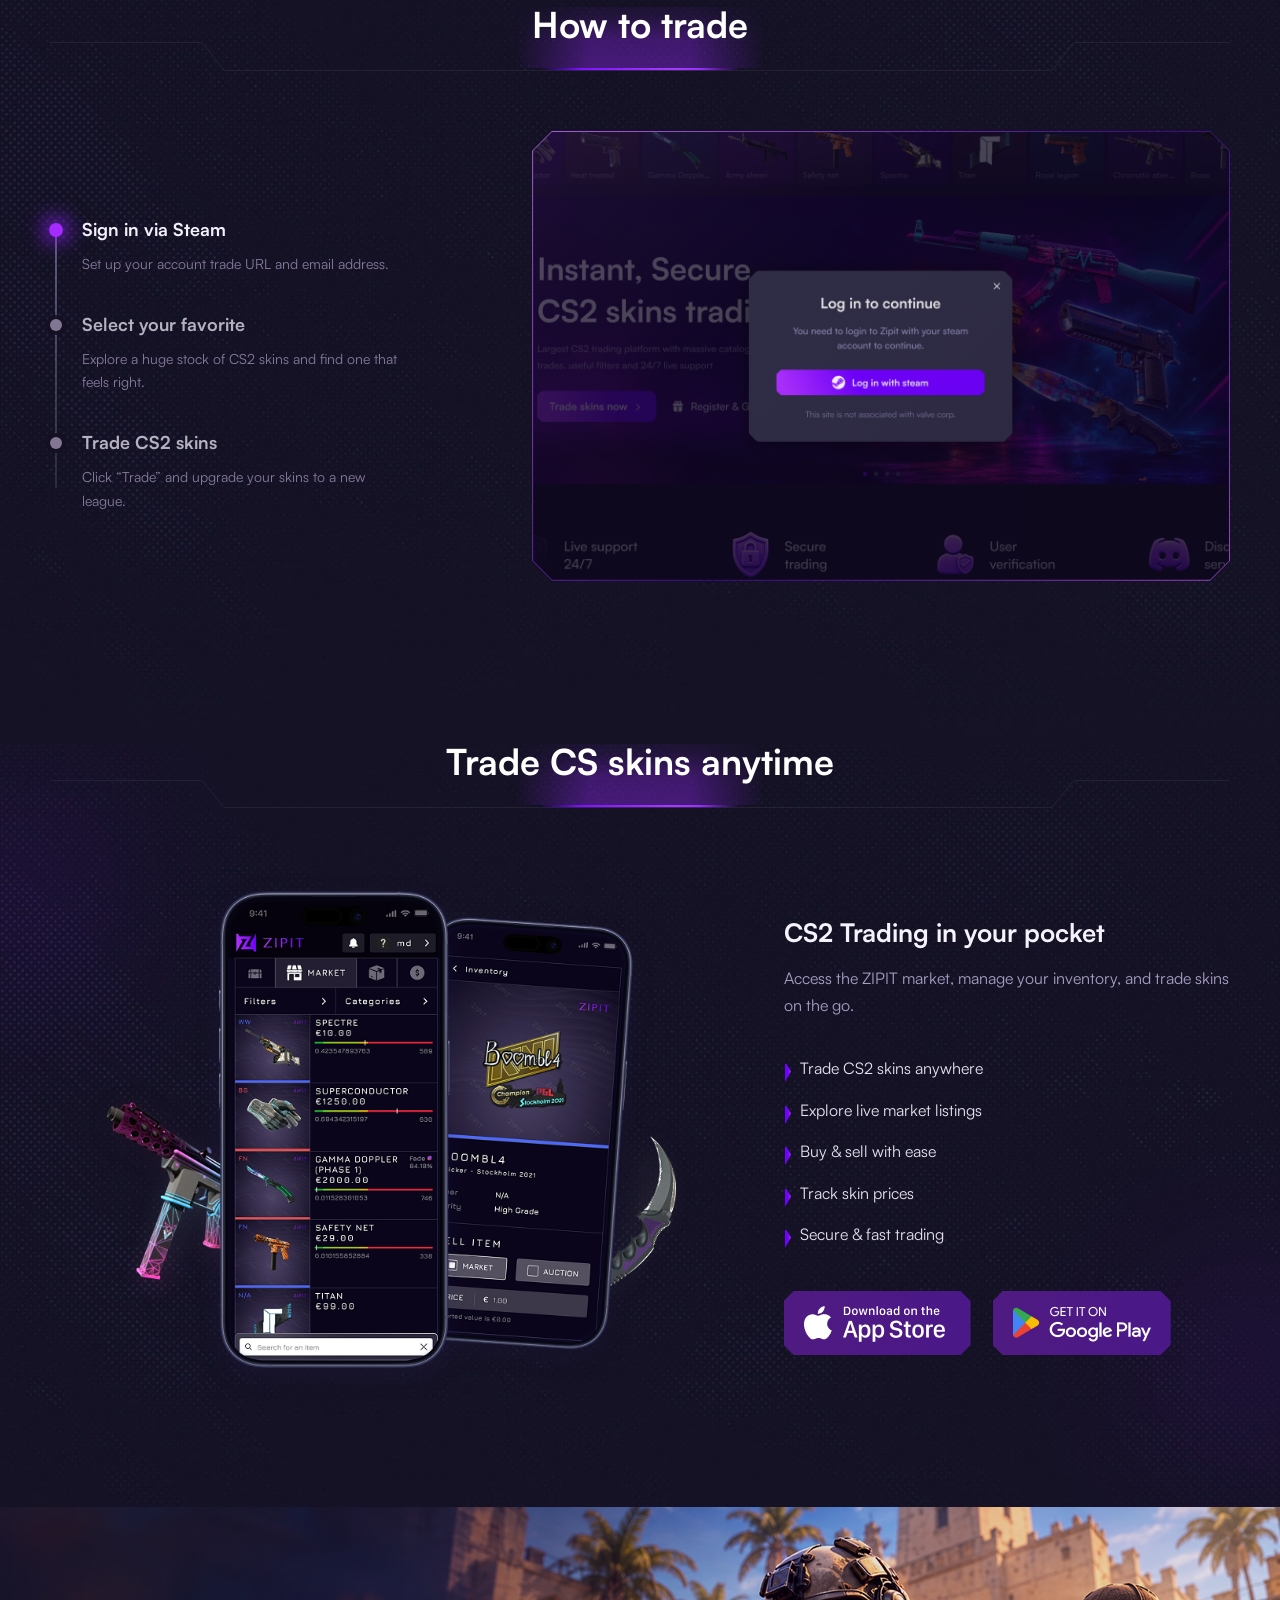
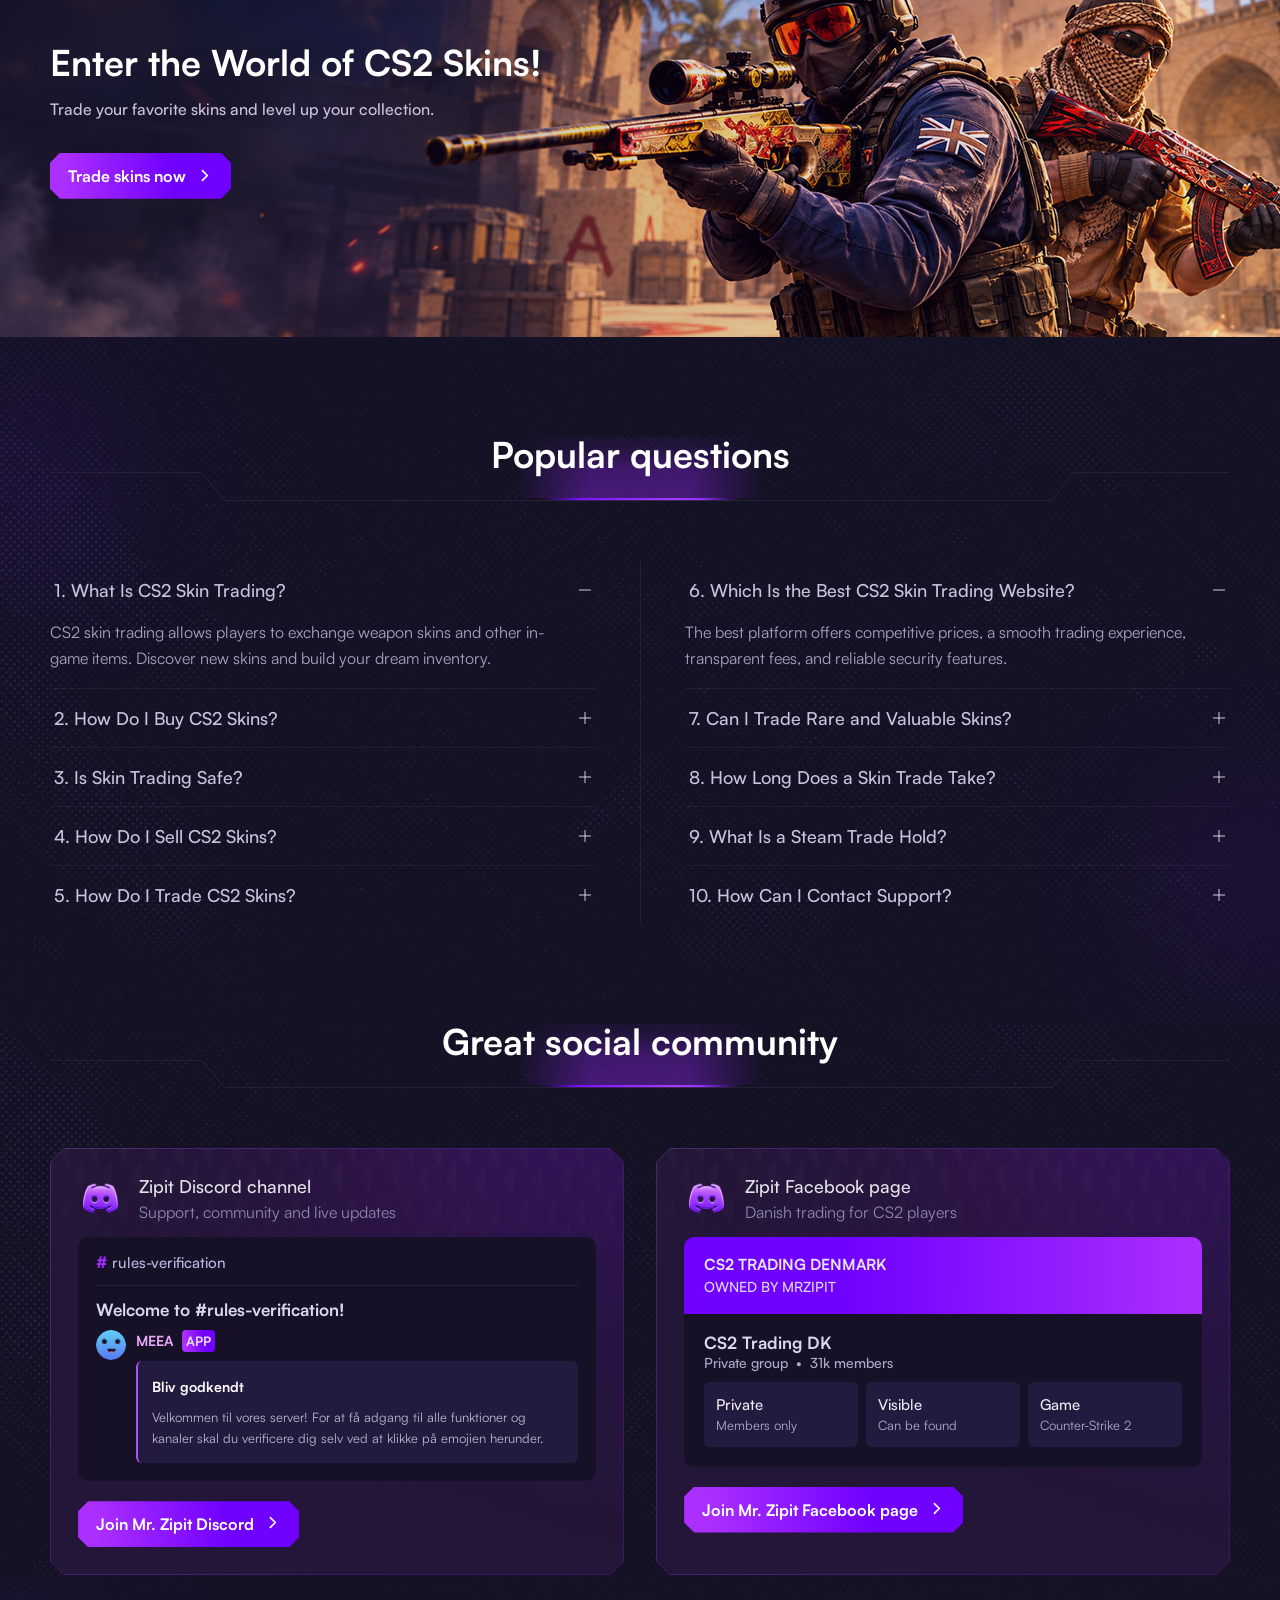
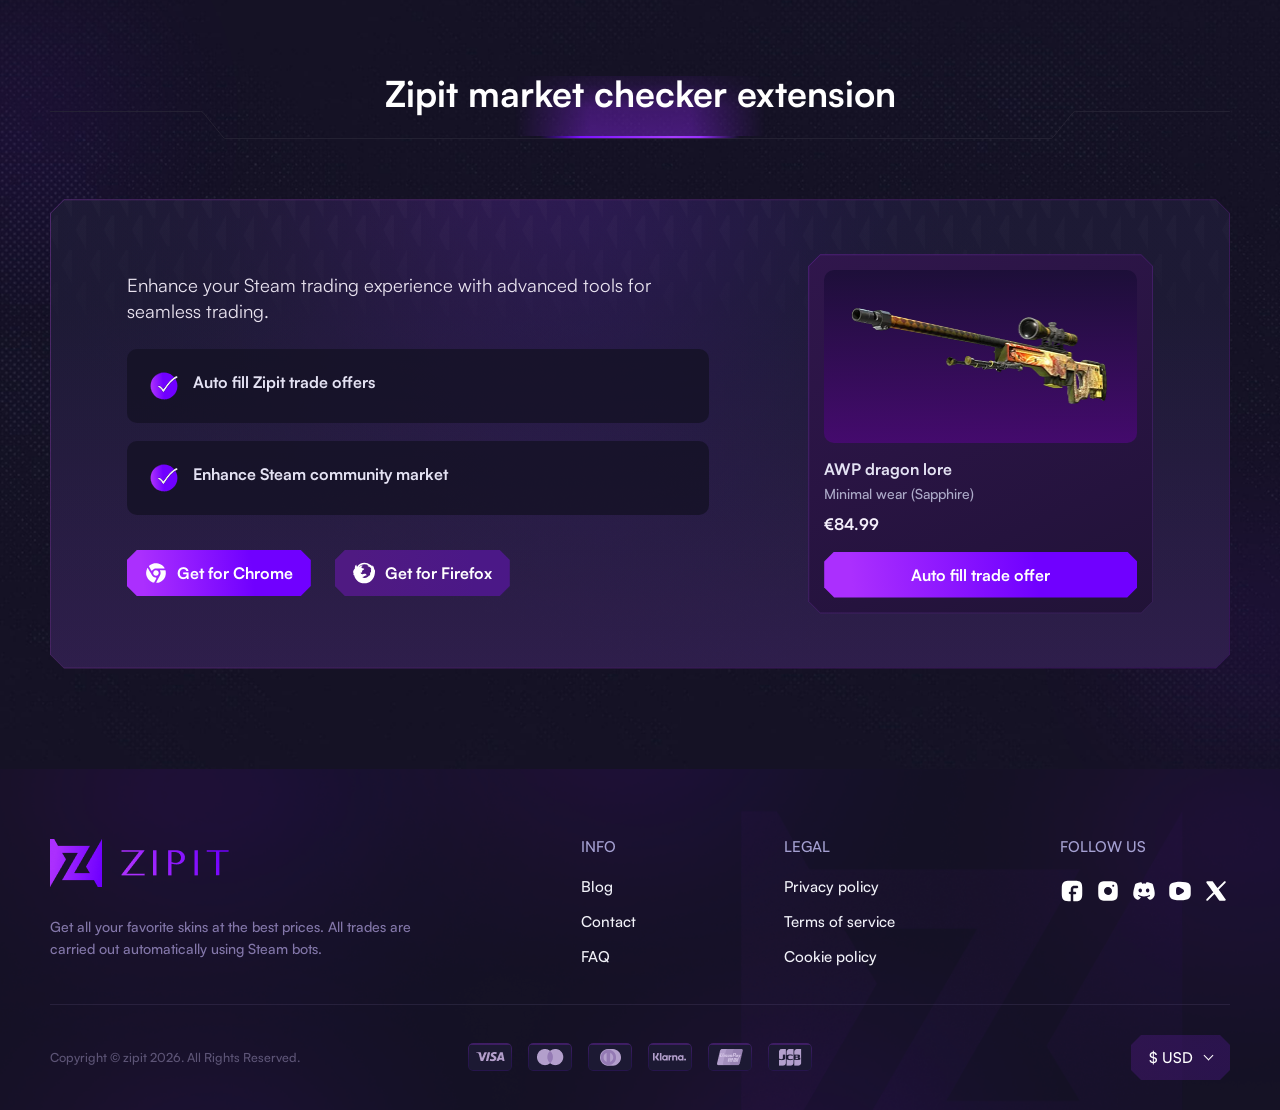
==== commit 3753e1be: "add back to top button" ====
--- a/index.html
+++ b/index.html
@@ -1245,6 +1245,11 @@
         </div>
       </div>
     </footer>
+    <button class="back-to-top" type="button" aria-label="Back to top" title="Back to top">
+      <svg viewBox="0 0 24 24" aria-hidden="true" fill="none" stroke="currentColor" stroke-width="2" stroke-linecap="round" stroke-linejoin="round">
+        <path d="M12 19V5M6 11l6-6 6 6" />
+      </svg>
+    </button>
     <script src="https://cdn.jsdelivr.net/npm/gsap@3.13.0/dist/gsap.min.js"></script>
     <script src="https://cdn.jsdelivr.net/npm/gsap@3.13.0/dist/ScrollTrigger.min.js"></script>
     <script src="https://unpkg.com/lenis@1.3.26/dist/lenis.min.js"></script>
--- a/style.css
+++ b/style.css
@@ -425,6 +425,51 @@
   height: 24px;
   display: block;
 }
+.back-to-top {
+  position: fixed;
+  right: clamp(16px, 3vw, 36px);
+  bottom: clamp(16px, 3vw, 30px);
+  z-index: 90;
+  display: grid;
+  width: 48px;
+  height: 48px;
+  place-items: center;
+  color: #fff;
+  border: 1px solid rgba(222, 194, 255, 0.45);
+  border-radius: 14px;
+  background: linear-gradient(145deg, #a92cff, #6413c9);
+  box-shadow: 0 8px 24px rgba(94, 20, 180, 0.34), inset 0 1px rgba(255, 255, 255, 0.2);
+  opacity: 0;
+  visibility: hidden;
+  pointer-events: none;
+  transform: translateY(10px) scale(0.94);
+  transition: opacity 180ms ease, visibility 180ms ease, transform 180ms ease, box-shadow 180ms ease, filter 180ms ease;
+  cursor: pointer;
+}
+.back-to-top.is-visible {
+  opacity: 1;
+  visibility: visible;
+  pointer-events: auto;
+  transform: translateY(0) scale(1);
+}
+.back-to-top svg {
+  width: 22px;
+  height: 22px;
+}
+.back-to-top.is-visible:hover {
+  filter: brightness(1.16);
+  box-shadow: 0 12px 30px rgba(144, 45, 255, 0.52), inset 0 1px rgba(255, 255, 255, 0.28);
+  transform: translateY(-5px) scale(1.07);
+}
+.back-to-top:focus-visible {
+  outline: 2px solid #fff;
+  outline-offset: 4px;
+}
+@media (prefers-reduced-motion: reduce) {
+  .back-to-top {
+    transition: none;
+  }
+}
 .drops-wrap {
   display: flex;
   align-items: stretch;
@@ -436,15 +481,22 @@
 .drop-row[data-row="combined"] {
   flex: 1 1 auto;
   min-width: 0;
-  overflow: hidden;
+  overflow: visible;
 }
 /* ===== Combined WOW and LIVE horizontal strip ===== */
 .drop-row[data-row="combined"] .drop-row-grid {
+  position: relative;
   display: flex;
   width: 100%;
+  padding-top: 0;
   overflow-x: hidden;
   scrollbar-width: none;
   gap: 6px;
+  transition: padding-top 180ms cubic-bezier(.2, .75, .25, 1);
+}
+.drop-row[data-row="combined"] .drop-row-grid:has(.drop-card:hover),
+.drop-row[data-row="combined"] .drop-row-grid:has(.drop-card:focus) {
+  padding-top: 30px;
 }
 .drop-row[data-row="combined"] .drop-row-grid::-webkit-scrollbar {
   display: none;
@@ -453,22 +505,40 @@
   overflow-x: auto;
 }
 .drop-row[data-row="combined"] .drop-card {
-  flex: 0 0 134px;
-  width: 134px;
+  flex: 0 0 var(--drop-base-width);
   min-width: 0;
+  --drop-base-width: 134px;
+  --drop-base-height: 115px;
+  z-index: 0;
+  flex-basis: var(--drop-base-width);
+  width: var(--drop-base-width);
+  height: var(--drop-base-height);
+  transform: scale(var(--dock-scale, 1));
+  transform-origin: center bottom;
+  transition: transform 180ms cubic-bezier(.2, .75, .25, 1);
+  will-change: transform;
+  overflow: visible;
+}
+@media (prefers-reduced-motion: reduce) {
+  .drop-row[data-row="combined"] .drop-card {
+    transition: none;
+  }
 }
 .drop-item-image {
   position: absolute;
-  top: 10px;
+  top: 0;
   left: 50%;
-  transform: translateX(-50%) perspective(700px) rotateY(0deg);
+  width: min(96px, 84%);
+  height: 82px;
+  transform: translateX(-50%);
   transform-style: preserve-3d;
   z-index: 3;
   object-fit: contain;
   filter: drop-shadow(0 8px 12px rgba(0, 0, 0, 0.55));
   pointer-events: none;
-  transition: transform 0.65s cubic-bezier(0.2, 0.75, 0.25, 1);
-}
+  transition: transform 180ms cubic-bezier(.2, .75, .25, 1);
+  will-change: transform;
+} 
 @media (prefers-reduced-motion: reduce) {
   .drop-item-image {
     transition: none;
@@ -478,7 +548,6 @@
 .drop-card {
   position: relative;
   min-height: 115px;
-  overflow: hidden;
   isolation: isolate;
   cursor:pointer;
 }
@@ -489,6 +558,9 @@
   background-repeat: no-repeat;
   background-size: cover;
 }
+article.drop-card:hover .card-info{
+    transform: scale(0.9);
+}
 .card-info {
   position: absolute;
   right: 0;
@@ -497,8 +569,9 @@
   z-index: 4;
   display: flex;
   flex-direction: column;
-  gap: 6px;
-  padding: 14px 12px 12px;
+  align-items: center;
+  gap: 0;
+  padding: 0 4px 3px;
 }
 .card-info .title {
   overflow: hidden;
@@ -507,7 +580,9 @@
   font-weight: 500;
   letter-spacing: 1%;
   text-overflow: ellipsis;
-  white-space: nowrap;
+    display: -webkit-box;
+    -webkit-line-clamp: 1;
+    -webkit-box-orient: vertical;
 }
 /* ===== NEW: DROP-IN ANIMATION ===== */
 .drop-card.is-new {
@@ -551,8 +626,8 @@
 }
 @media (max-width: 767px) and (min-width:480px) {
   .drop-row[data-row="combined"] .drop-card {
-    flex: 0 0 120px;
-    width: 120px;
+    --drop-base-width: 120px;
+    --drop-base-height: 115px;
   }
   @keyframes dropIn {
     from {
@@ -813,8 +888,8 @@
 }
 @media (max-width: 479px) {
   .drop-row[data-row="combined"] .drop-card {
-    flex: 0 0 100px;
-    width: 100px;
+    --drop-base-width: 100px;
+    --drop-base-height: 100px;
     border-radius: 5px;
   }
   @keyframes dropIn {
@@ -1719,6 +1794,17 @@
   align-self: flex-end;
       position: relative;
     z-index: 1;
+}
+.skin-action-card img.content-image-motion {
+    transition: 
+        opacity 650ms ease,
+        transform 500ms ease,
+        filter 500ms ease;
+    transition-delay: 0.3s;
+}
+.skin-action-card:hover img.content-image-motion {
+    transform: scale(1.3, 1.1) rotate(-10deg);
+    filter: drop-shadow(20px 10px 5px rgba(0, 0, 0, 0.5));
 }
 .skin-art-label {
   position: absolute;
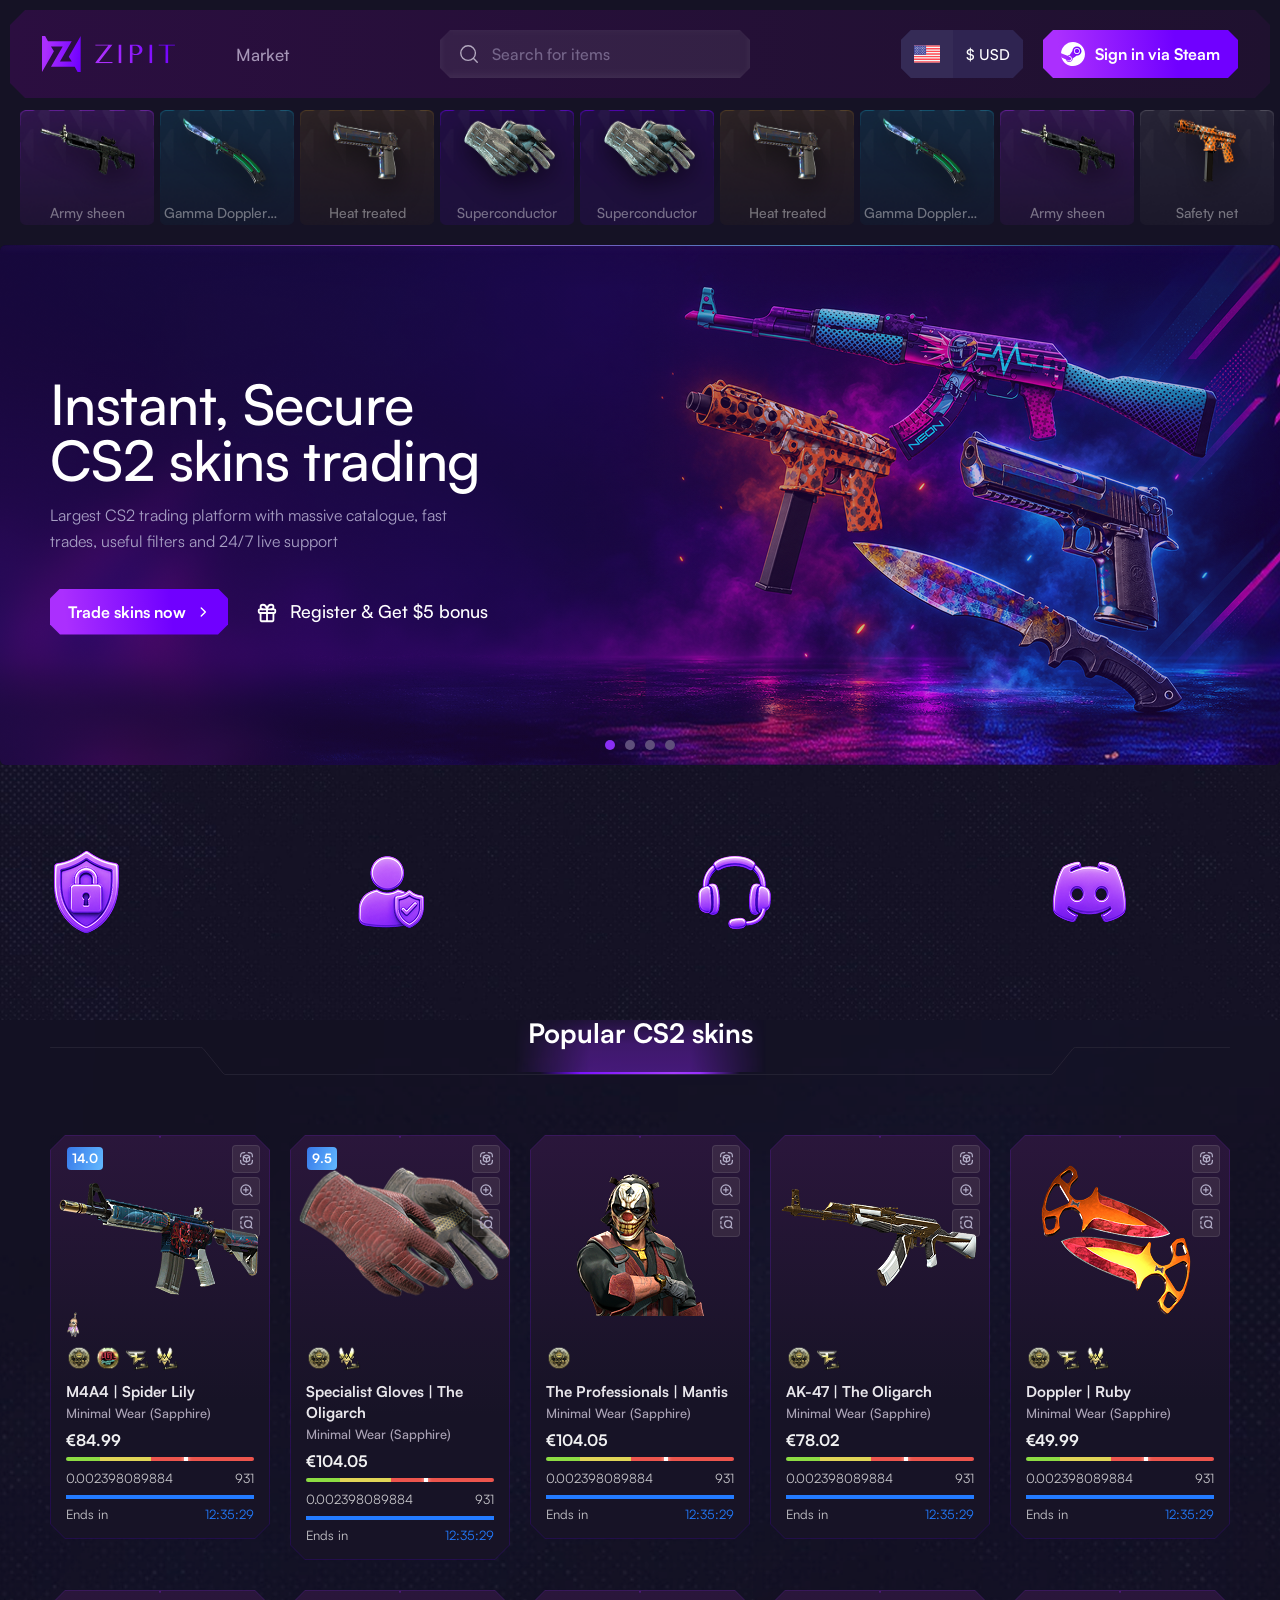
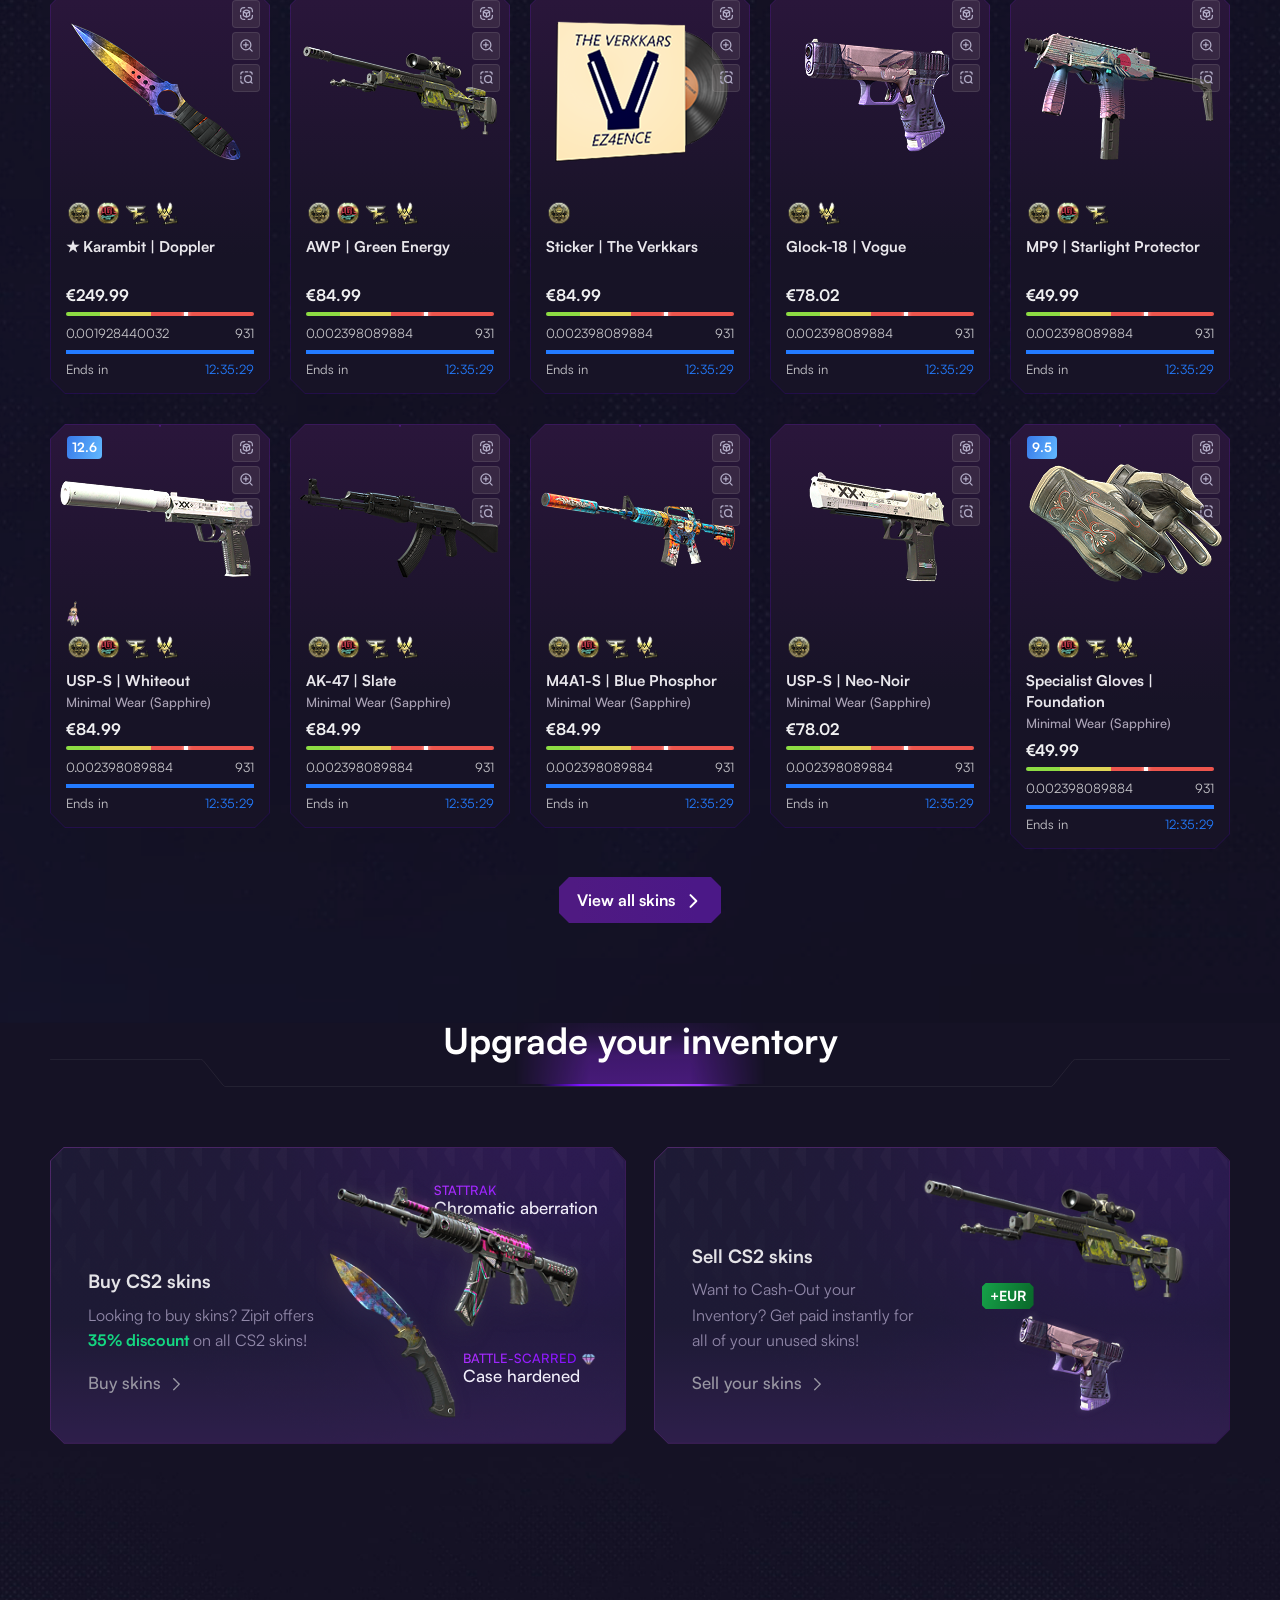
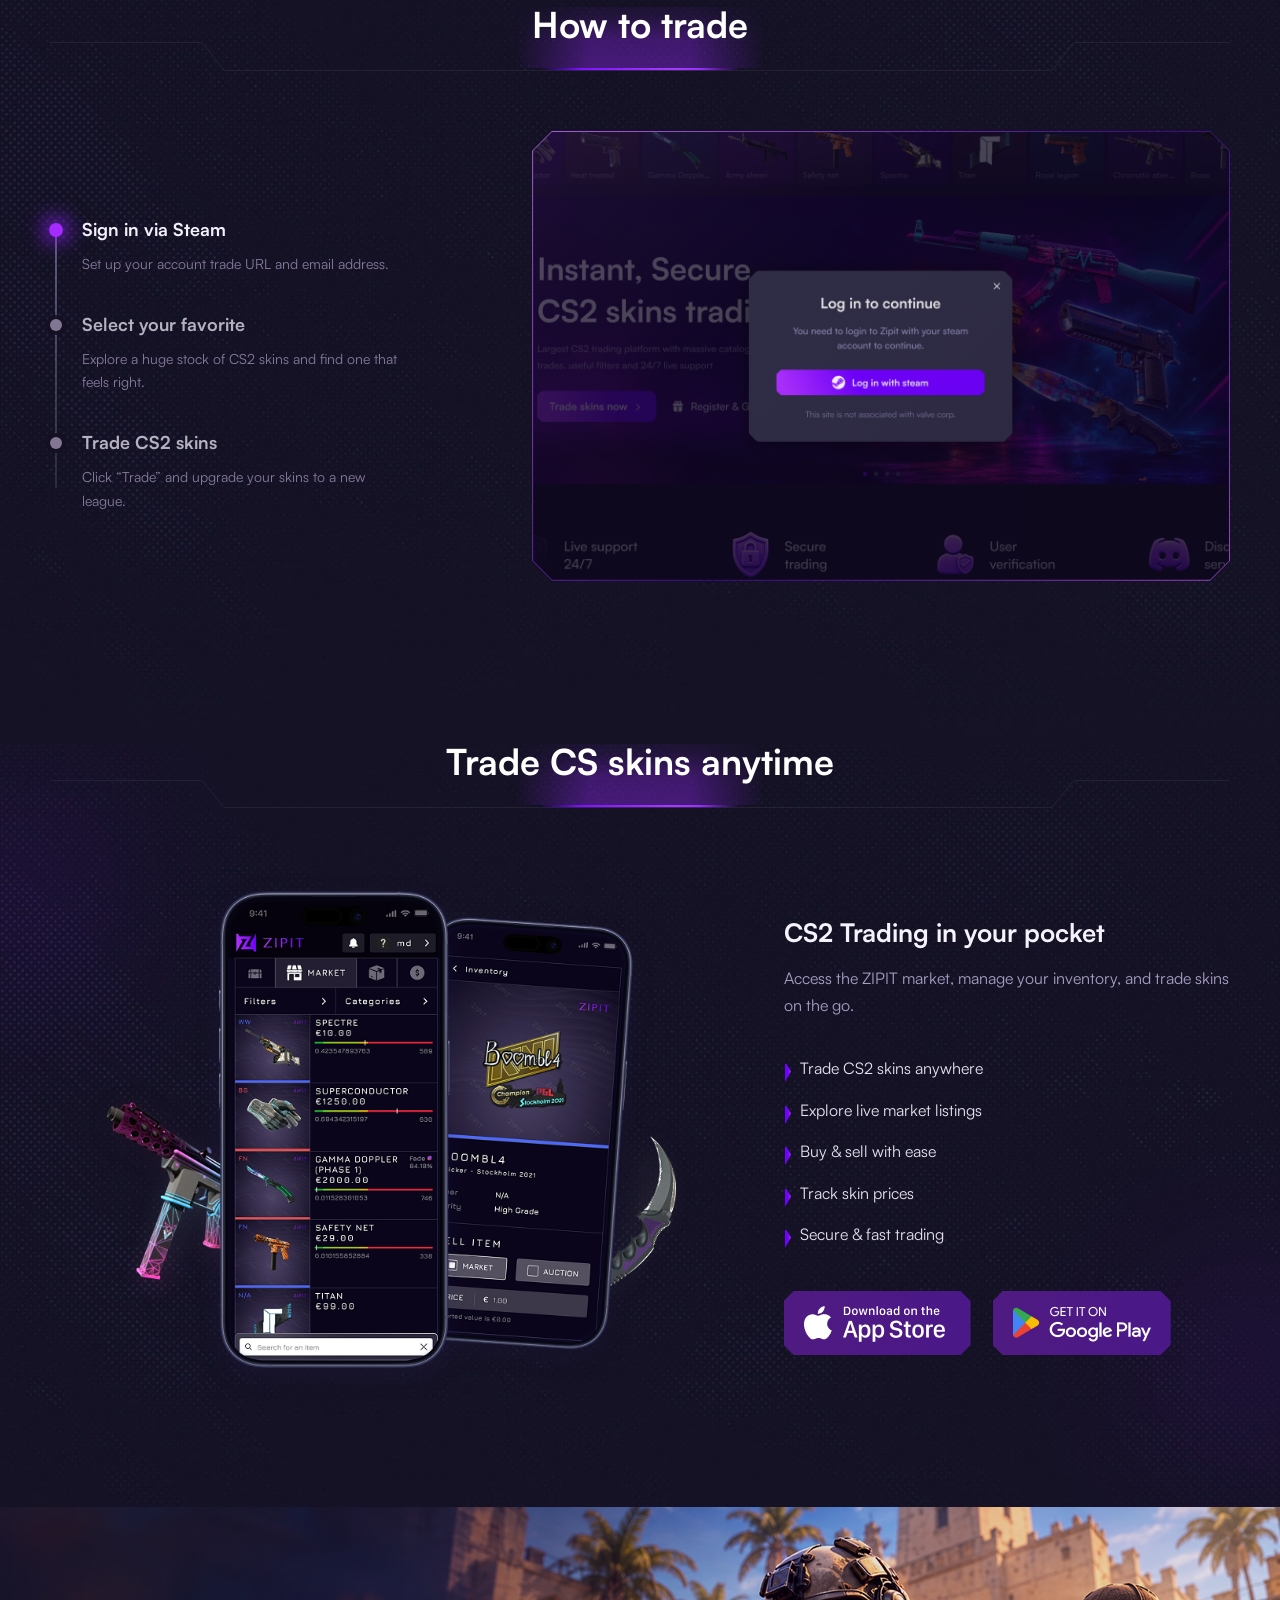
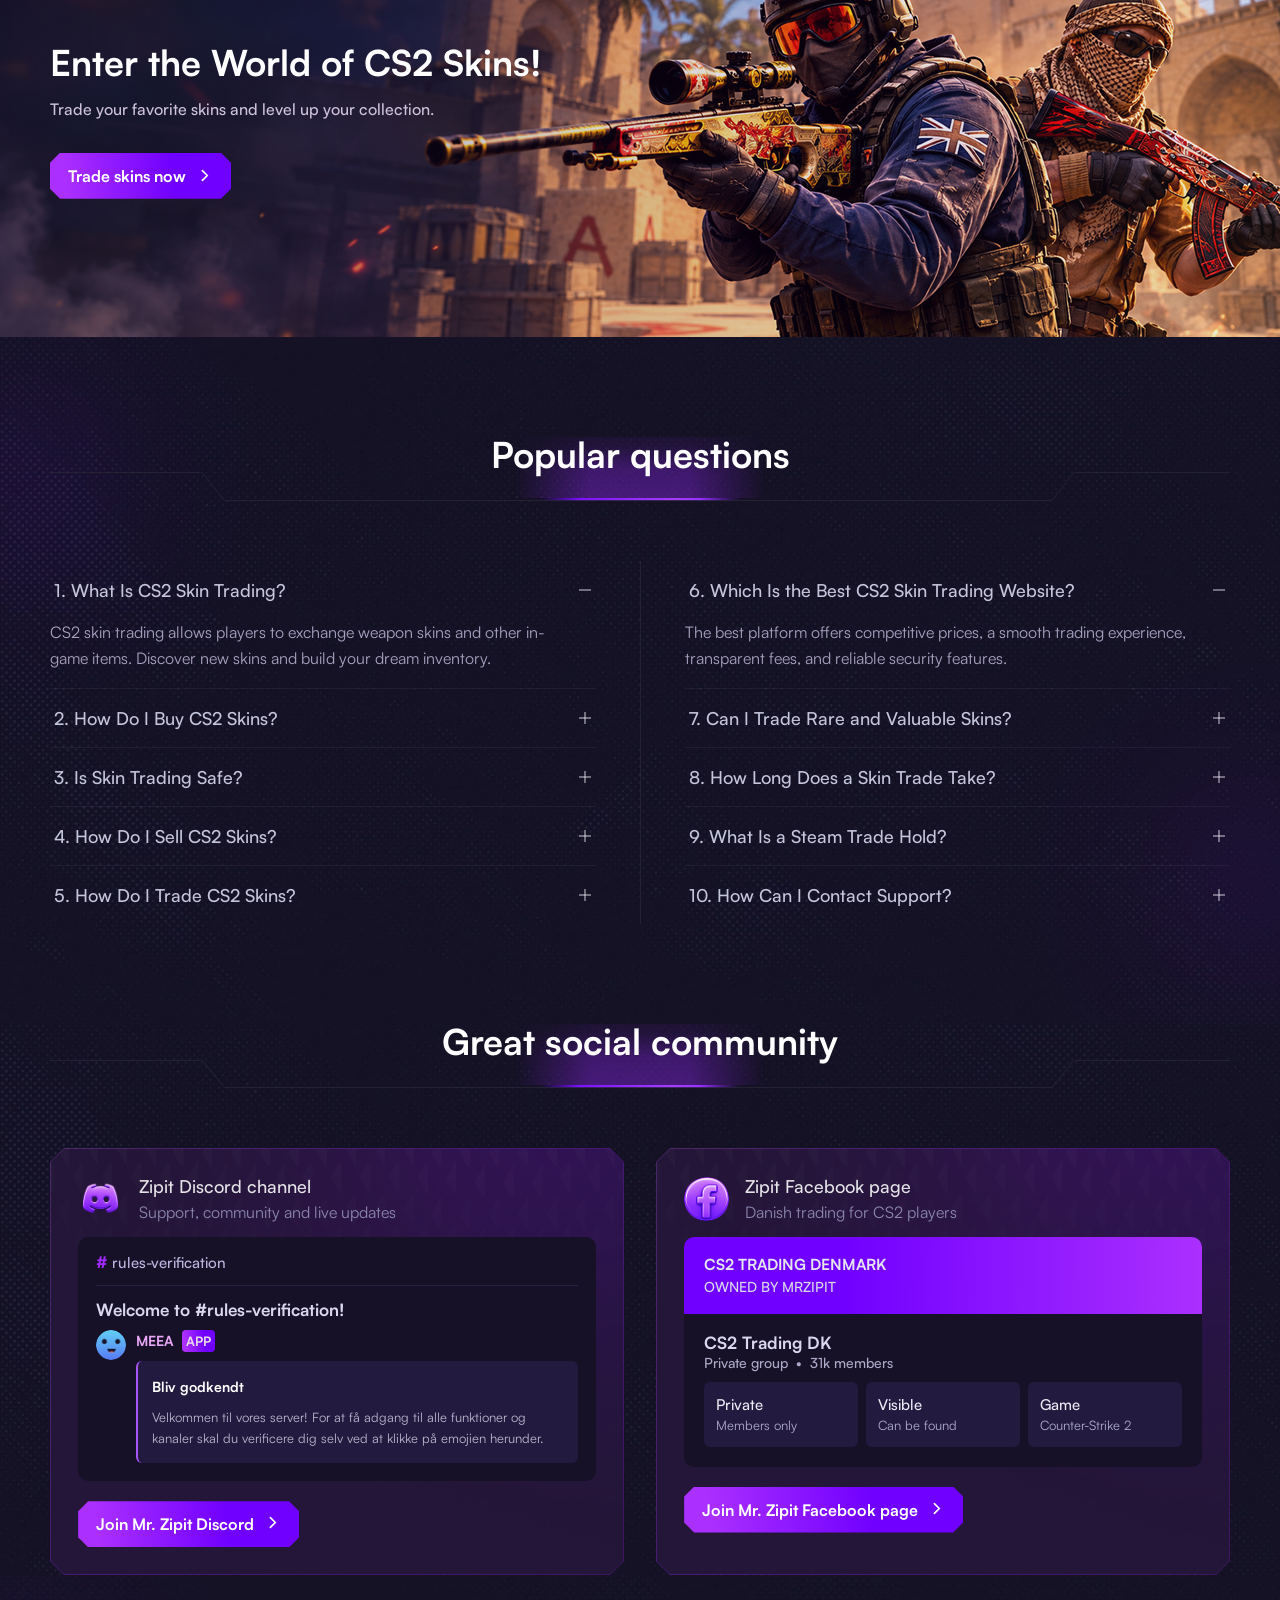
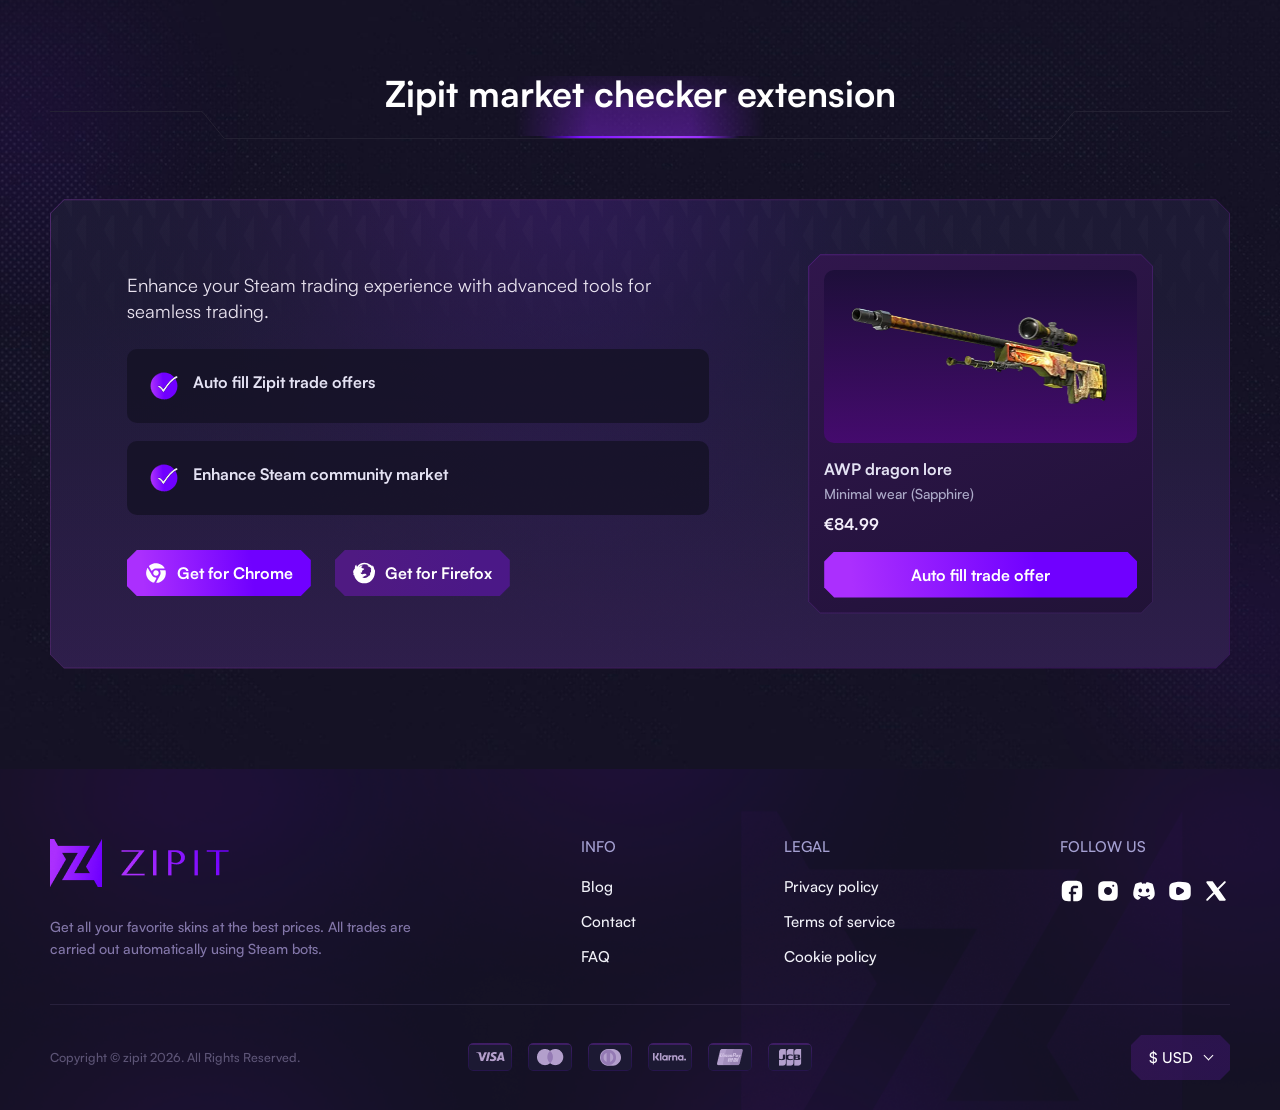
==== commit 1d0b046e: "chnages icon and button bachground hover effect" ====
--- a/index.html
+++ b/index.html
@@ -22,8 +22,9 @@
             </div>
             <nav class="nav-actions" id="primaryNavigation" aria-label="Main navigation links">
               <ul class="nav-mian-menu">
-                <li class="nav-item"><a href="#" class="nav-link">Buy</a></li>
-                <li class="nav-item"><a href="#" class="nav-link">Sell</a></li>
+                <li class="nav-item"><a href="#" class="nav-link">Market</a></li>
+                <!-- <li class="nav-item"><a href="#" class="nav-link">Buy</a></li>
+                <li class="nav-item"><a href="#" class="nav-link">Sell</a></li> -->
               </ul>
             </nav>
           </div>
@@ -195,17 +196,17 @@
       <section class="trust-strip-section section-spacing-inline section-spacing-block" aria-label="Platform services">
         <div class="container">
           <div class="trust-strip">
+            <div class="trust-item">
+              <img src="images/secure-trading.png" alt aria-hidden="true" />
+              <p><span>Secure</span><span>trading</span></p>
+            </div>
+            <div class="trust-item">
+              <img src="images/user-verification.png" alt aria-hidden="true" />
+              <p><span>User</span><span>verification</span></p>
+            </div>
             <div class="trust-item trust-support">
               <img src="images/live-support.png" alt aria-hidden="true" />
               <p><span>Live support</span><span>24/7</span></p>
-            </div>
-            <div class="trust-item">
-              <img src="images/secure-trading.png" alt aria-hidden="true" />
-              <p><span>Secure</span><span>trading</span></p>
-            </div>
-            <div class="trust-item">
-              <img src="images/user-verification.png" alt aria-hidden="true" />
-              <p><span>User</span><span>verification</span></p>
             </div>
             <div class="trust-item">
               <img src="images/discord-server.png" alt aria-hidden="true" />
@@ -1127,7 +1128,7 @@
             </article>
             <article class="community-card">
               <div class="community-card-heading">
-                <img class="community-icon" src="images/discord-server.png" alt="">
+                <img class="community-icon" src="images/Facebook-server.png" alt="">
                 <div>
                   <h3>Zipit Facebook page</h3>
                   <p>Danish trading for CS2 players</p>
--- a/style.css
+++ b/style.css
@@ -389,12 +389,17 @@
     box-shadow 180ms ease 0s,
     filter 180ms ease 0s;
   transition-delay: 0s;
+  z-index: 1;
 }
 .common-btn::before {
+    top: 0px;
+    left: -100%;
+    width: 100%;
+    height: 100%;
+    z-index: 0;
+    transition: 0.5s;
   content: "";
   position: absolute;
-  inset: 0;
-  z-index: 0;
 
   background: linear-gradient(
     110deg,
@@ -402,22 +407,26 @@
     rgba(255, 255, 255, 0.4) 50%,
     transparent 80%
   );
-
-  transform: translateX(-100%);
-  transition: transform 0.5s ease;
   pointer-events: none;
 }
 
 .common-btn:hover::before {
-  transform: translateX(100%);
+    left: 100%;
+}
+.common-btn:hover,
+.common-btn:focus-visible {
+  filter: brightness(1.2);
+  box-shadow: 0 0 22px rgba(156, 43, 255, 0.55);
+  transform: translateY(-2px);
+}
+.common-btn:active {
+  filter: brightness(1.05);
+  box-shadow: 0 0 12px rgba(156, 43, 255, 0.35);
+  transform: translateY(0);
 }
 .common-btn > * {
   position: relative;
   z-index: 1;
-}
-.common-btn:hover {
-  filter: brightness(1.15);
-  box-shadow: 0 8px 24px rgba(112, 0, 255, .32), 0 0 14px rgba(171, 47, 254, .24);
 }
 
 .steam-icon {
@@ -2028,17 +2037,37 @@
   clip-path: polygon(15px 0, calc(100% - 15px) 0, 100% 15px, 100% calc(100% - 15px), calc(100% - 15px) 100%, 15px 100%, 0 calc(100% - 15px), 0 15px);
 }
 .popular-skin-card::after {
-  z-index: -1;
-  inset: 1px;
-  background: var(--skin-card-fill, linear-gradient(0deg, #171326 34.18%, #2a163b 100%));
-  clip-path: polygon(calc(var(--skin-card-cut) - 1px) 0,
-      calc(100% - var(--skin-card-cut) + 1px) 0,
-      100% calc(var(--skin-card-cut) - 1px),
-      100% calc(100% - var(--skin-card-cut) + 1px),
-      calc(100% - var(--skin-card-cut) + 1px) 100%,
-      calc(var(--skin-card-cut) - 1px) 100%,
-      0 calc(100% - var(--skin-card-cut) + 1px),
-      0 calc(var(--skin-card-cut) - 1px));
+    z-index: -1;
+    inset: 1px;
+    background-image:
+        linear-gradient(
+            180deg,
+            rgba(171, 47, 254, 0.34),
+            rgba(112, 0, 255, 0.16)
+        ),
+        linear-gradient(
+            0deg,
+            #171326 34.18%,
+            #2a163b 100%
+        );
+    background-size: 2px 2px, 100% 100%;
+    background-position: top center, center;
+    background-repeat: no-repeat;
+    transition: background-size 180ms cubic-bezier(.16, 1, .3, 1);
+    transition-delay: 0s;
+    clip-path: polygon(
+        calc(var(--skin-card-cut) - 1px) 0,
+        calc(100% - var(--skin-card-cut) + 1px) 0,
+        100% calc(var(--skin-card-cut) - 1px),
+        100% calc(100% - var(--skin-card-cut) + 1px),
+        calc(100% - var(--skin-card-cut) + 1px) 100%,
+        calc(var(--skin-card-cut) - 1px) 100%,
+        0 calc(100% - var(--skin-card-cut) + 1px),
+        0 calc(var(--skin-card-cut) - 1px)
+    );
+}
+.popular-skin-card:hover::after {
+    transition-delay: 0.3s;
 }
 .popular-skin-card:hover::before,
 .popular-skin-card:focus-within::before,
@@ -2046,13 +2075,17 @@
 .popular-skin-card:focus-within::after {
   bottom: -58px;
 }
+.popular-skin-card:hover::after,
+.popular-skin-card:focus-within::after {
+  background-size: 100% 100%, 100% 100%;
+}
 .popular-skin-card:hover {
-  --skin-card-fill: linear-gradient(0deg, #21143a 37.9%, #382052 100%);
+  --skin-card-fill: linear-gradient(0deg, rgba(112, 0, 255, 0.12) 37.9%, rgb(166 61 236 / 33%) 100%);
 }
 .popular-skin-card:hover {
   z-index: 5;
   transform: none;
-  margin-top: -18px;
+  margin-top: 0;
 }
 .popular-skin-art {
   position: relative;
@@ -2241,8 +2274,10 @@
   overflow: hidden;
   opacity: 0;
   pointer-events: none;
-}
-.popular-skin-card:hover .popular-skin-actions {
+  transition: opacity 180ms ease;
+}
+.popular-skin-card:hover .popular-skin-actions,
+.popular-skin-card:focus-within .popular-skin-actions {
   height: auto;
   opacity: 1;
   pointer-events: auto;
@@ -2373,6 +2408,7 @@
 }
 @media (prefers-reduced-motion: reduce) {
   .popular-skin-card,
+  .popular-skin-card::after,
   .popular-skin-art>.popular-skin-image-link img,
   .popular-skin-actions,
   .popular-skins-more {
@@ -3096,10 +3132,7 @@
   object-fit: contain;
 }
 .extension-download {
-  transition: box-shadow 300ms ease 0s, filter 300ms ease 0s;
-}
-.extension-download::before {
-  transition: transform 450ms ease 0s;
+  transition: box-shadow 300ms ease 0s, filter 300ms ease 0s, transform 180ms ease;
 }
 .extension-download-firefox {
   background: linear-gradient(261.18deg, #4B1887 21.89%, #4F1A82 86.44%);
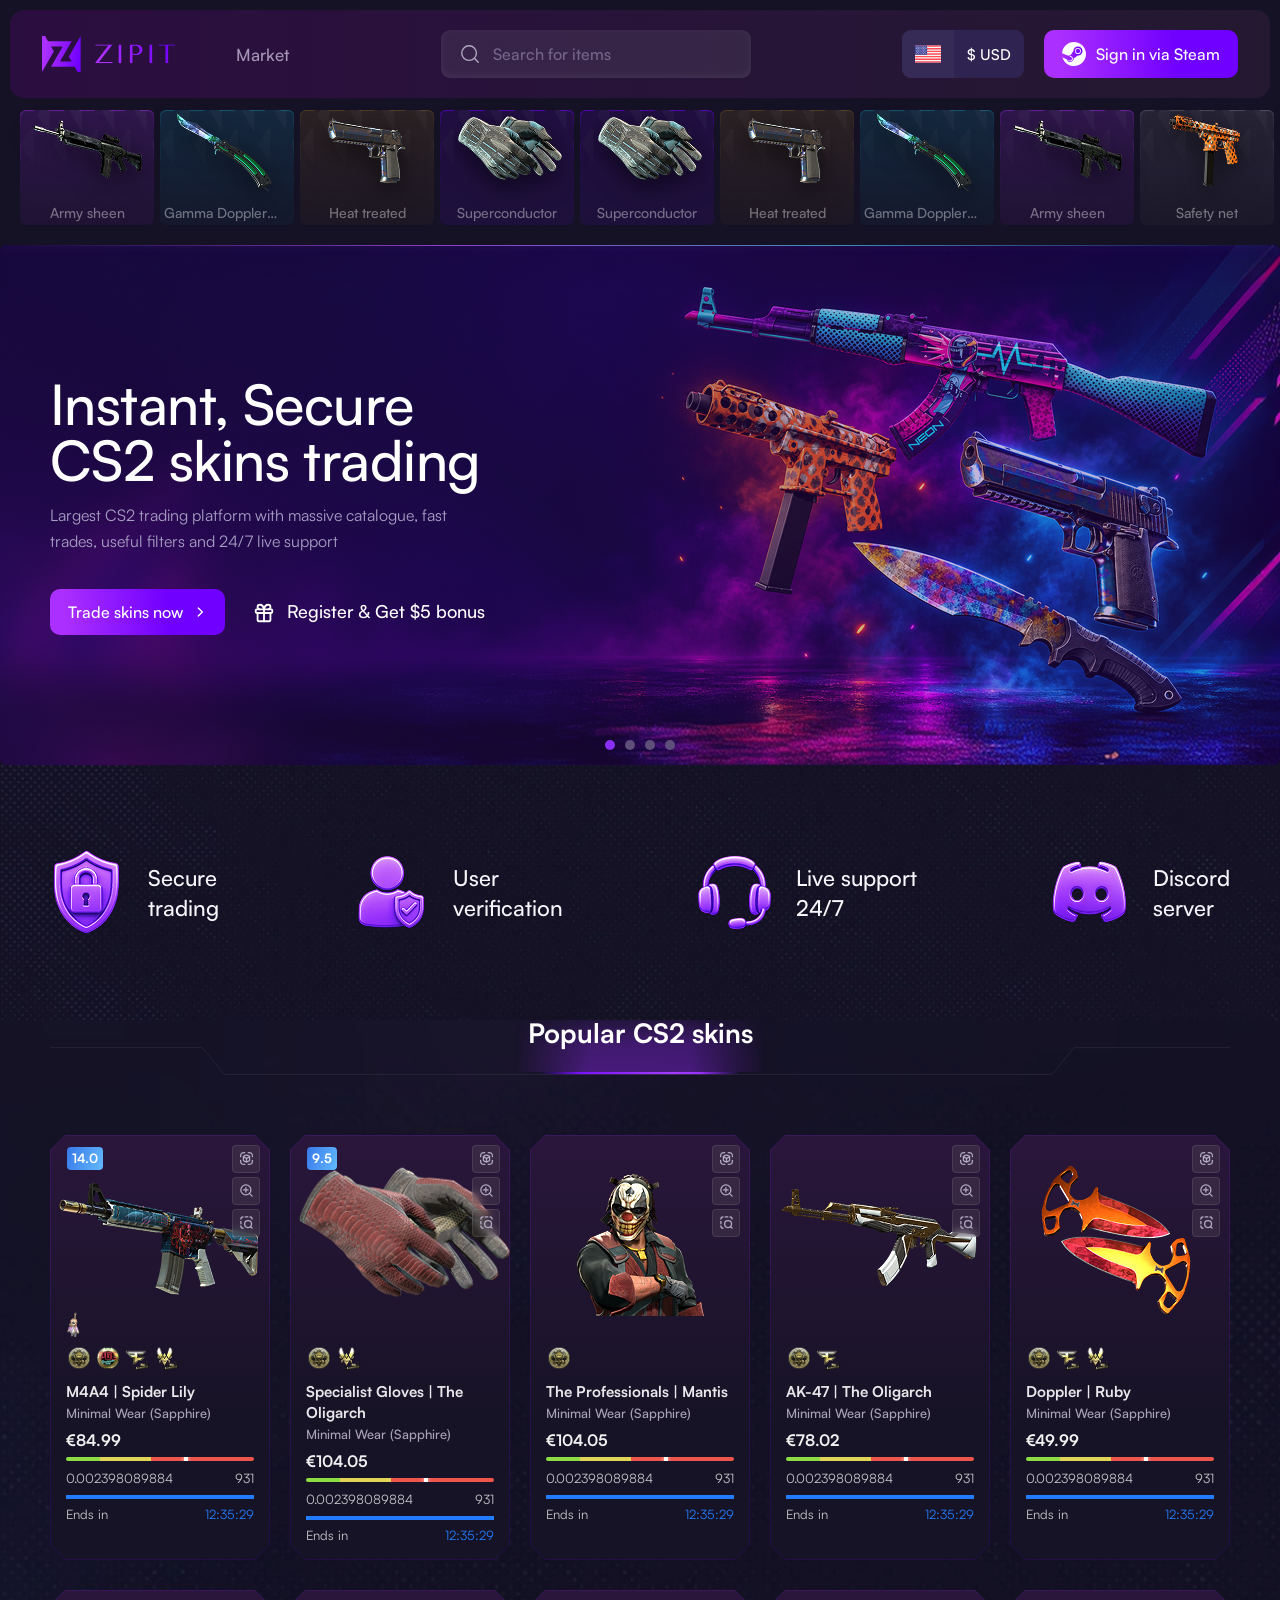
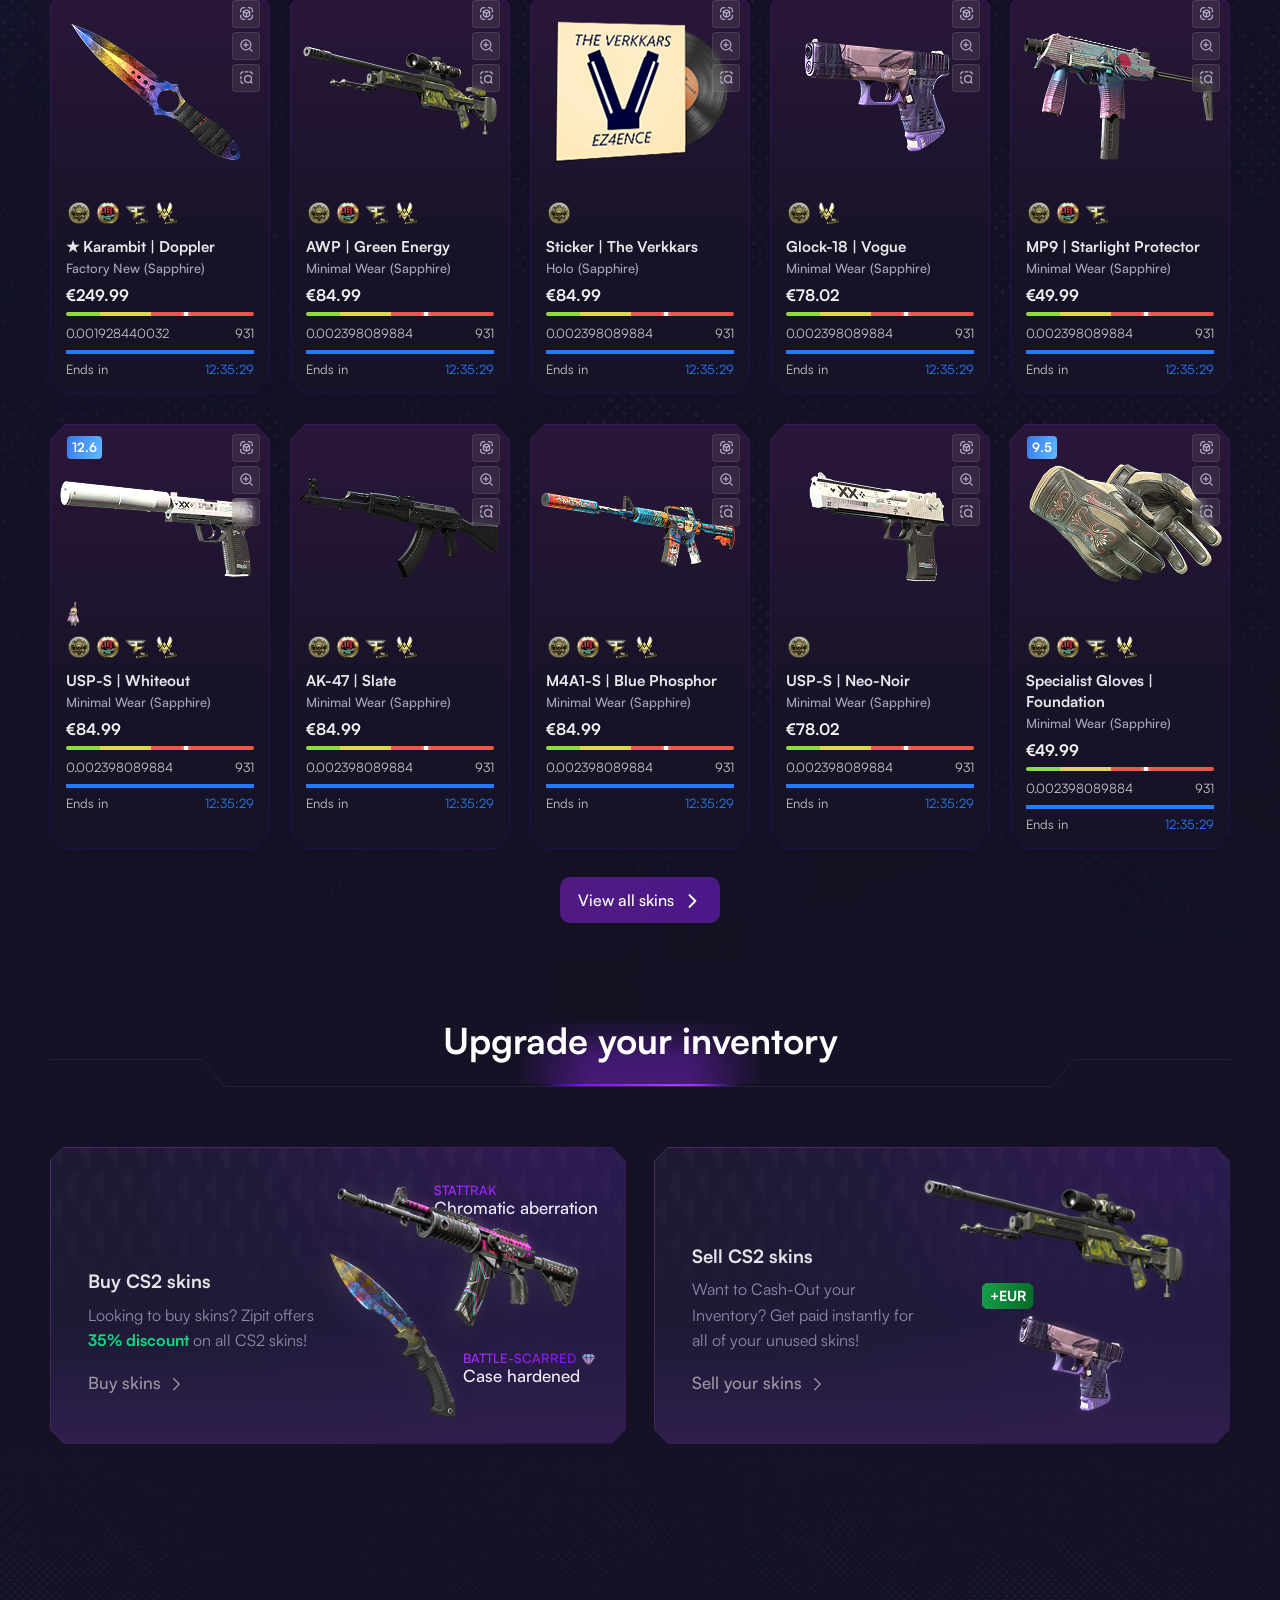
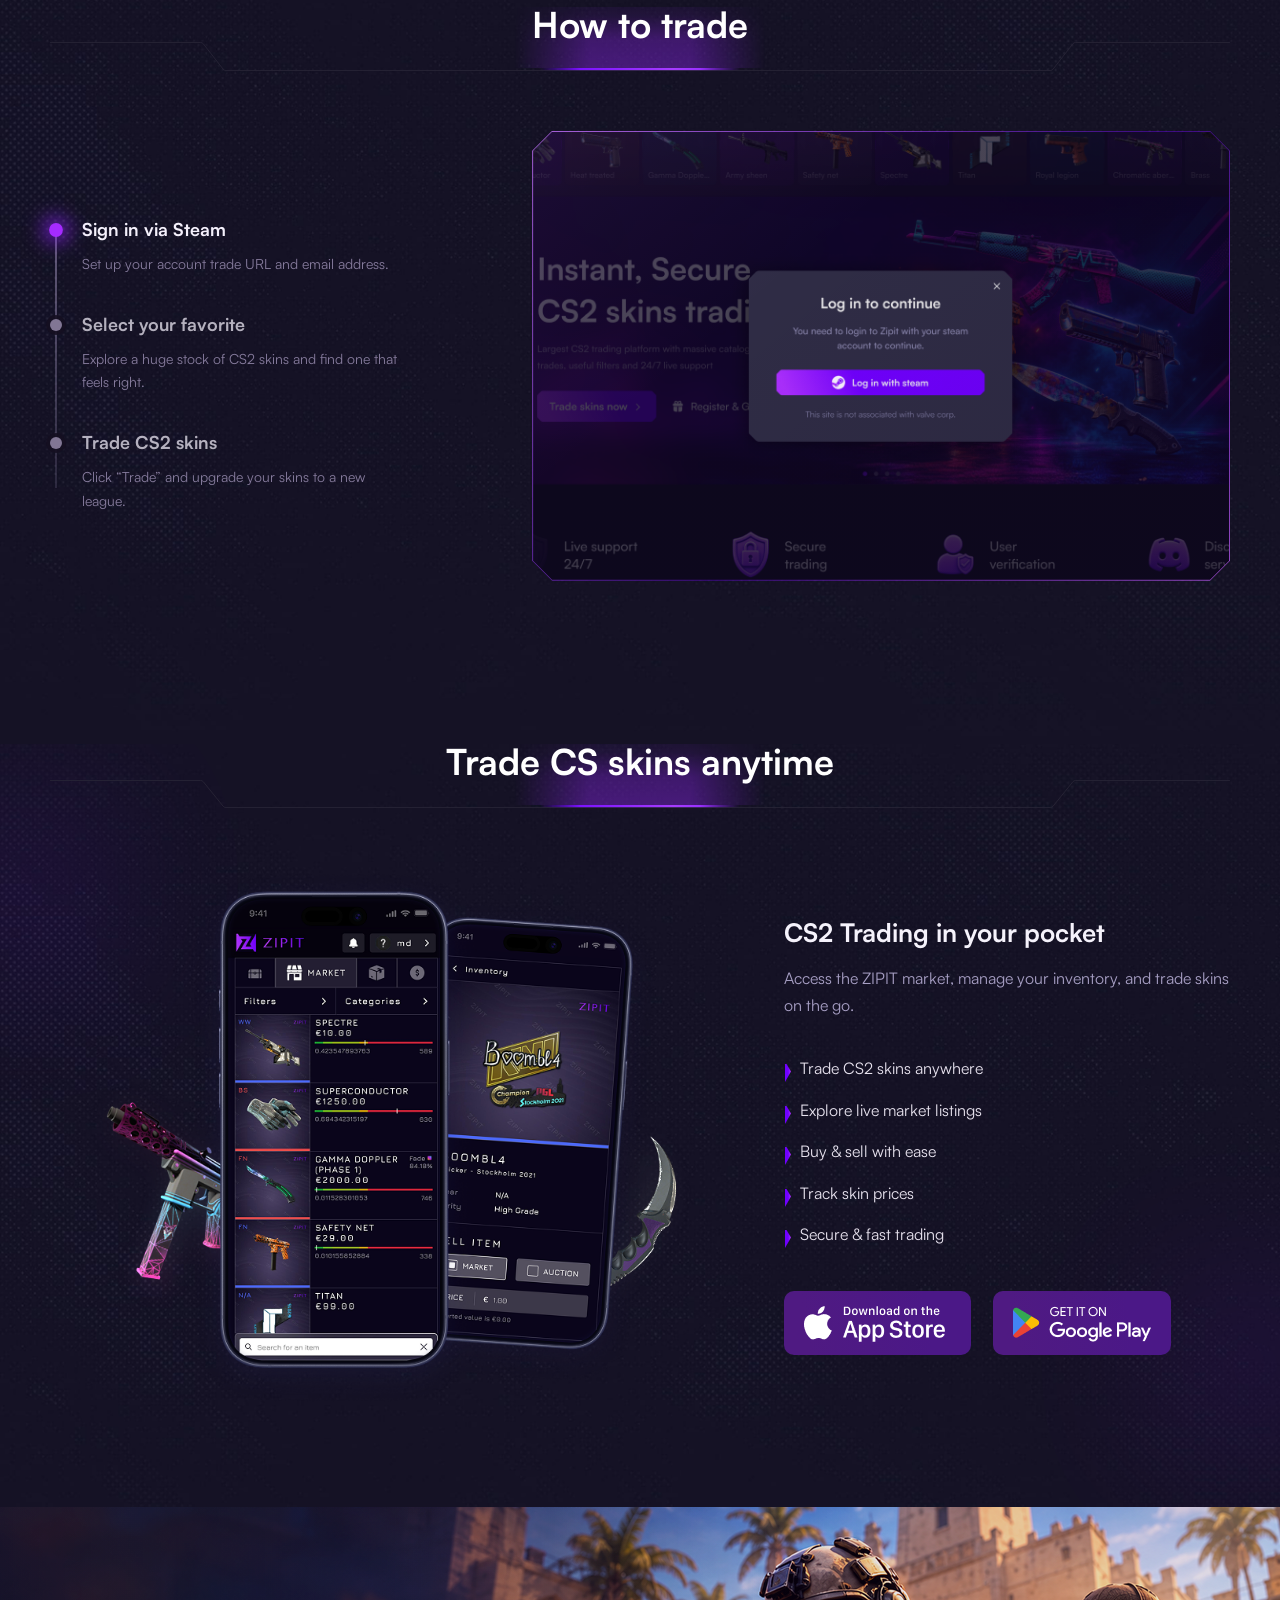
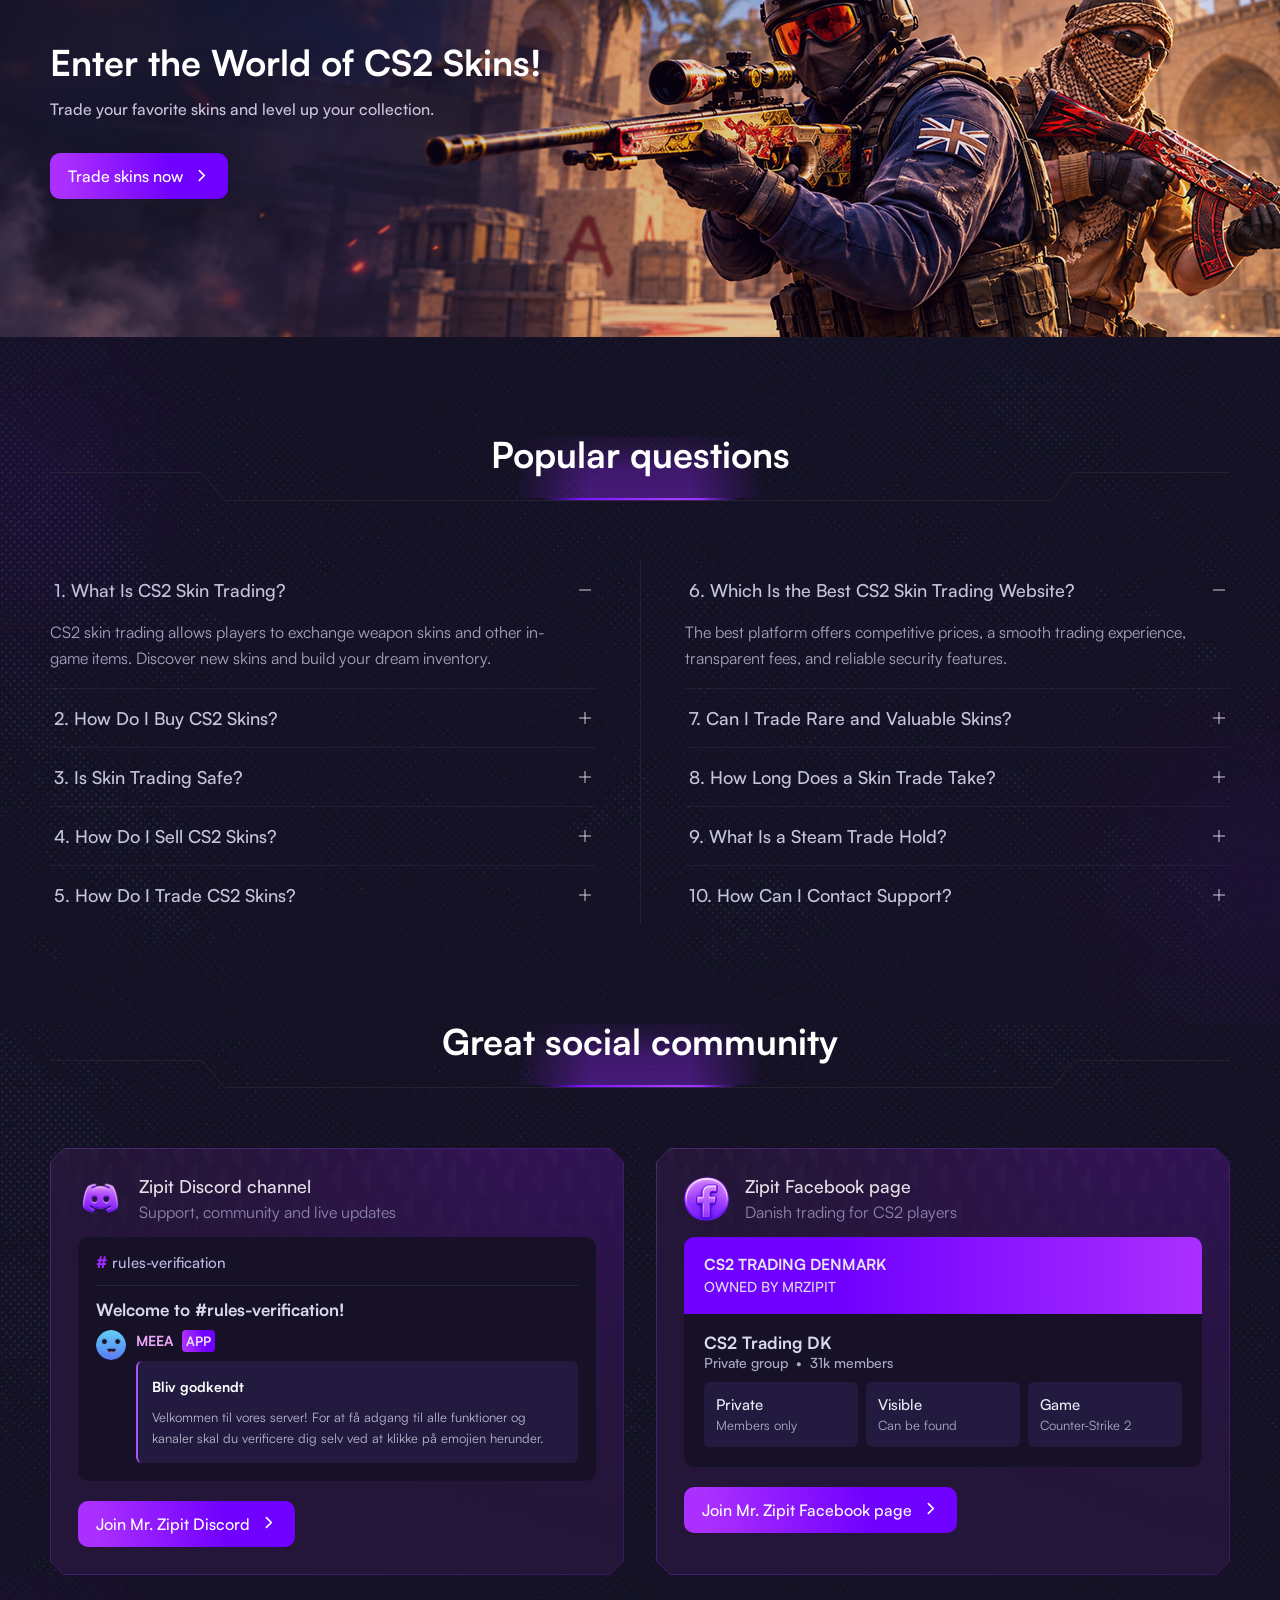
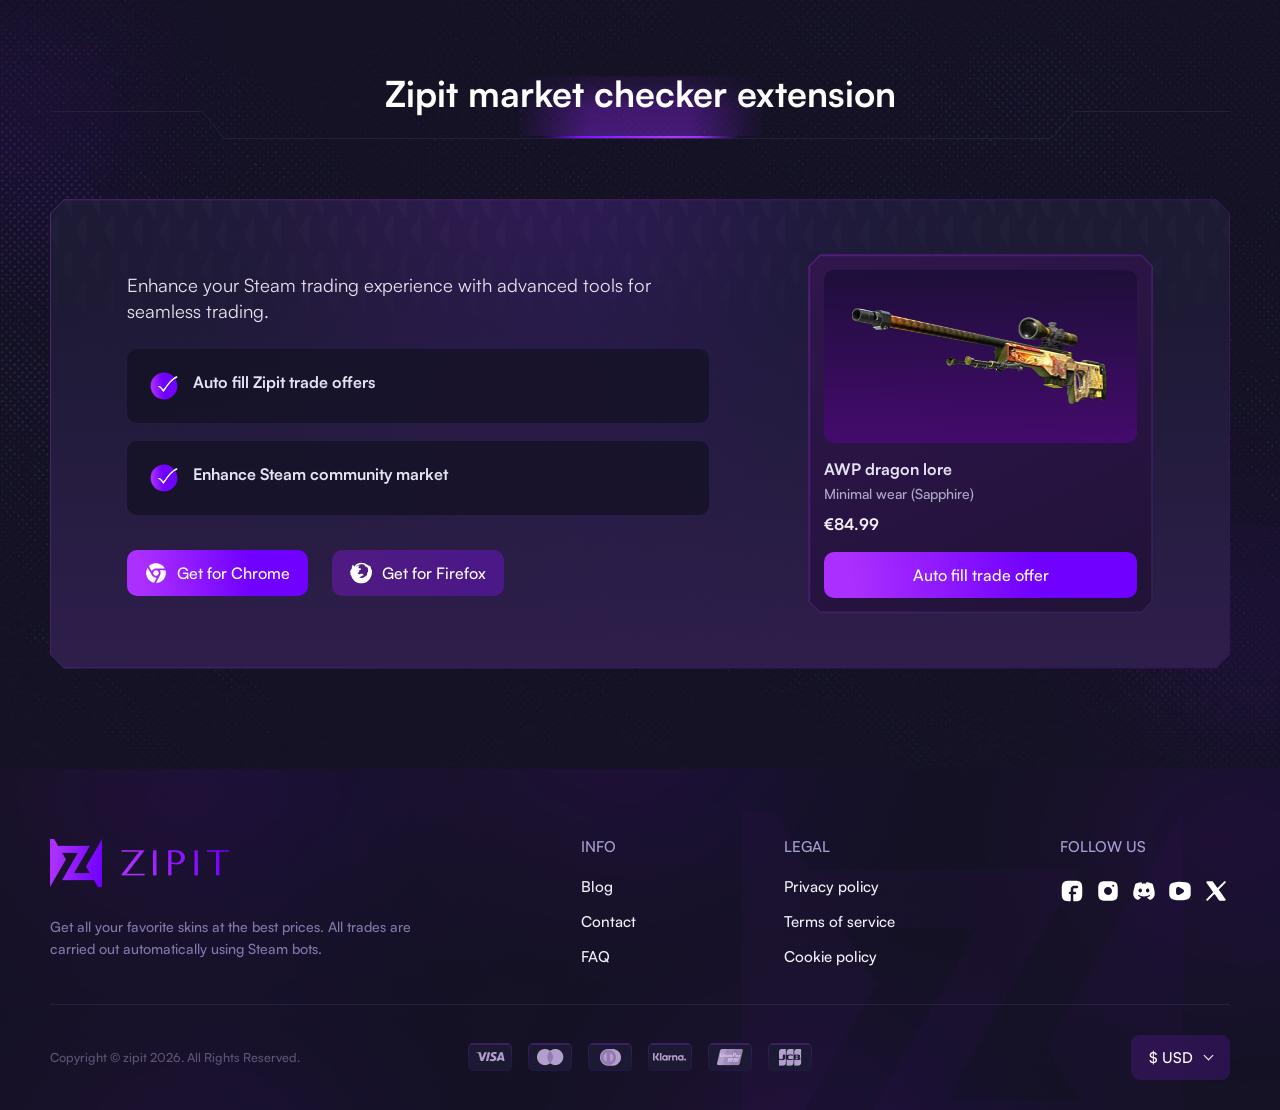
==== commit e80bac01: "update" ====
--- a/index.html
+++ b/index.html
@@ -11,7 +11,8 @@
     <link rel="stylesheet" href="style.css" />
   </head>
   <body>
-      <header class="topbar" aria-label="Main navigation">
+    <div class="header-drop-container">
+        <header class="topbar" aria-label="Main navigation">
         <div class="header-inner">
           <div class="header-logo-menu">
             <div class="brand" aria-label="ZIPIT brand">
@@ -70,11 +71,14 @@
           </div>
         </div>
       </header>
-
-    <main>
       <section class="drops-wrap" aria-label="Featured drops section">
         <div class="drop-row" data-row="combined"></div>
       </section>
+    </div>
+    
+
+    <main>
+      
 
       <section class="hero">
         <div class="hero-slider swiper" aria-roledescription="carousel" aria-label="CS2 skins">
--- a/style.css
+++ b/style.css
@@ -47,6 +47,21 @@
   font-weight: 900;
   font-display: swap;
 }
+
+::-webkit-scrollbar {
+  width: 10px;
+}
+::-webkit-scrollbar-track {
+  background: #151221;
+}
+::-webkit-scrollbar-thumb {
+  border: 2px solid #151221;
+  border-radius: 10px;
+  background: #75419a;
+}
+::-webkit-scrollbar-thumb:hover {
+  background: #a52cff;
+}
 * {
   box-sizing: border-box;
   margin: 0;
@@ -54,6 +69,8 @@
 }
 html {
   scroll-behavior: auto;
+  scrollbar-color: #75419a #151221;
+  scrollbar-width: thin;
 }
 .container {
   max-width: 1440px;
@@ -77,6 +94,7 @@
   background: var(--bg);
   color: var(--text);
   padding-top: 10px;
+  position: relative;
 }
 a {
   text-decoration: none;
@@ -101,12 +119,8 @@
 input {
   font: inherit;
 }
-.page-shell {
-  width: 100%;
-  padding: 0 20px;
-  display: flex;
-  flex-direction: column;
-  gap: 12px;
+.header-drop-container {
+  overflow:hidden;
 }
 .topbar {
   position: relative;
@@ -114,31 +128,21 @@
   z-index: 100;
   margin: 0 10px 12px;
   padding: 20px 32px;
-  background: transparent;
   transition: background 250ms ease, box-shadow 250ms ease, backdrop-filter 250ms ease;
-}
-.topbar::before {
-  position: absolute;
-  z-index: -1;
-  inset: 0;
-  content: "";
-  background: linear-gradient(270deg, #1f112f 0%, #2b0e40 100%);
-  clip-path: polygon(15px 0, calc(100% - 15px) 0, 100% 15px, 100% calc(100% - 15px), calc(100% - 15px) 100%, 15px 100%, 0 calc(100% - 15px), 0 15px);
-  pointer-events: none;
+  border-radius:14px;
+  corner-shape:bevel;
+  background: linear-gradient(270deg, #241931 0%, #2b0e40 100%);
 }
 .topbar.is-scrolled {
   position: fixed;
   max-width: none;
   width: auto;
   top: 10px;
-  background: transparent;
   animation: 0.9s forwards smoothscroll;
   right: 10px;
   left: 10px;
   margin: 0;
   z-index: 100;
-}
-.topbar.is-scrolled::before {
   background: linear-gradient(90deg, #2c153f 0%, #4a1f77 38%, #3c2d5d 100%);
 }
 @keyframes smoothscroll {
@@ -219,7 +223,8 @@
   padding: 13px 18px;
   background: rgba(255, 255, 255, 0.07);
   box-shadow: 0px -2px 8px 0px rgba(255, 255, 255, 0.07) inset;
-  clip-path: polygon(10px 0, calc(100% - 10px) 0, 100% 10px, 100% calc(100% - 10px), calc(100% - 10px) 100%, 10px 100%, 0 calc(100% - 10px), 0 10px);
+  border-radius: 9px;
+  corner-shape: bevel;
 }
 .search-toggle,
 .signin-toggle {
@@ -269,7 +274,8 @@
   background: rgba(255, 255, 255, 0.07);
   color: var(--white);
   cursor: pointer;
-  clip-path: polygon(8px 0, calc(100% - 8px) 0, 100% 8px, 100% calc(100% - 8px), calc(100% - 8px) 100%, 8px 100%, 0 calc(100% - 8px), 0 8px);
+  border-radius:9px;
+  corner-shape: bevel;
 }
 .nav-toggle {
   display: none;
@@ -309,7 +315,9 @@
   font-weight: 500;
   cursor: pointer;
   font-size: 15px;
-  clip-path: polygon(10px 0, calc(100% - 10px) 0, 100% 10px, 100% calc(100% - 10px), calc(100% - 10px) 100%, 10px 100%, 0 calc(100% - 10px), 0 10px);
+  border-radius:9px;
+  corner-shape:bevel;
+  overflow: hidden;
   position: relative;
   z-index: 2;
 }
@@ -329,7 +337,8 @@
   padding: 6px;
   background: rgba(47, 36, 81, 1);
   border: 1px solid rgba(255, 255, 255, 0.08);
-  border-radius: 8px;
+  border-radius:9px;
+  corner-shape:bevel;
   box-shadow: 0 8px 24px rgba(0, 0, 0, 0.2);
   opacity: 0;
   visibility: hidden;
@@ -376,10 +385,11 @@
   gap: 10px;
   padding: 12px 18px;
   border: none;
-  clip-path: polygon(10px 0, calc(100% - 10px) 0, 100% 10px, 100% calc(100% - 10px), calc(100% - 10px) 100%, 10px 100%, 0 calc(100% - 10px), 0 10px);
+  border-radius: 10px;
+  corner-shape: bevel;
   background: linear-gradient(264.24deg, #7000FF 32.05%, #AB2FFE 90.73%);
   color: var(--white);
-  font-weight: 700;
+  font-weight: 500;
   font-size: clamp(15px, 1.25vw, 18px);
   cursor: pointer;
   overflow: hidden;
@@ -416,13 +426,6 @@
 .common-btn:hover,
 .common-btn:focus-visible {
   filter: brightness(1.2);
-  box-shadow: 0 0 22px rgba(156, 43, 255, 0.55);
-  transform: translateY(-2px);
-}
-.common-btn:active {
-  filter: brightness(1.05);
-  box-shadow: 0 0 12px rgba(156, 43, 255, 0.35);
-  transform: translateY(0);
 }
 .common-btn > * {
   position: relative;
@@ -445,13 +448,13 @@
   place-items: center;
   color: #fff;
   border: 1px solid rgba(222, 194, 255, 0.45);
-  border-radius: 14px;
+  border-radius: 9px;
+  corner-shape: bevel;
   background: linear-gradient(145deg, #a92cff, #6413c9);
   box-shadow: 0 8px 24px rgba(94, 20, 180, 0.34), inset 0 1px rgba(255, 255, 255, 0.2);
   opacity: 0;
   visibility: hidden;
   pointer-events: none;
-  transform: translateY(10px) scale(0.94);
   transition: opacity 180ms ease, visibility 180ms ease, transform 180ms ease, box-shadow 180ms ease, filter 180ms ease;
   cursor: pointer;
 }
@@ -480,12 +483,14 @@
   }
 }
 .drops-wrap {
-  display: flex;
-  align-items: stretch;
-  width: 100%;
-  overflow: hidden;
-  padding-bottom: 20px;
-  padding-left: 20px;
+    display: flex;
+    align-items: stretch;
+    width: 100%;
+    /* overflow: hidden; */
+    padding-bottom: 20px;
+    padding-left: 20px;
+    position: relative;
+    z-index: 999;
 }
 .drop-row[data-row="combined"] {
   flex: 1 1 auto;
@@ -498,21 +503,17 @@
   display: flex;
   width: 100%;
   padding-top: 0;
-  overflow-x: hidden;
+  /* overflow-x: hidden; */
   scrollbar-width: none;
   gap: 6px;
   transition: padding-top 180ms cubic-bezier(.2, .75, .25, 1);
 }
-.drop-row[data-row="combined"] .drop-row-grid:has(.drop-card:hover),
-.drop-row[data-row="combined"] .drop-row-grid:has(.drop-card:focus) {
-  padding-top: 30px;
-}
 .drop-row[data-row="combined"] .drop-row-grid::-webkit-scrollbar {
   display: none;
 }
-.drop-row[data-row="combined"]:hover .drop-row-grid {
+/* .drop-row[data-row="combined"]:hover .drop-row-grid {
   overflow-x: auto;
-}
+} */
 .drop-row[data-row="combined"] .drop-card {
   flex: 0 0 var(--drop-base-width);
   min-width: 0;
@@ -537,7 +538,6 @@
   position: absolute;
   top: 0;
   left: 50%;
-  width: min(96px, 84%);
   height: 82px;
   transform: translateX(-50%);
   transform-style: preserve-3d;
@@ -640,14 +640,14 @@
   }
   @keyframes dropIn {
     from {
-      flex-basis: 0;
-      width: 0;
+      /* flex-basis: 0;
+      width: 0; */
       opacity: 0;
       transform: translateY(-150px);
     }
     to {
-      flex-basis: 120px;
-      width: 120px;
+      /* flex-basis: 120px;
+      width: 120px; */
       opacity: 1;
       transform: translateY(0);
     }
@@ -838,6 +838,8 @@
   .header-icon-btn {
     width: 38px;
     height: 38px;
+    border-radius: 5px;
+    padding: 6px;
   }
   .currency-flag,
   .currency-text {
@@ -900,20 +902,6 @@
     --drop-base-width: 100px;
     --drop-base-height: 100px;
     border-radius: 5px;
-  }
-  @keyframes dropIn {
-    from {
-      flex-basis: 0;
-      width: 0;
-      opacity: 0;
-      transform: translateY(-150px);
-    }
-    to {
-      flex-basis: 100px;
-      width: 100px;
-      opacity: 1;
-      transform: translateY(0);
-    }
   }
   .drop-item-image {
     max-width: 85px;
@@ -1804,14 +1792,14 @@
       position: relative;
     z-index: 1;
 }
-.skin-action-card img.content-image-motion {
+.skin-action-card img {
     transition: 
         opacity 650ms ease,
         transform 500ms ease,
         filter 500ms ease;
     transition-delay: 0.3s;
 }
-.skin-action-card:hover img.content-image-motion {
+.skin-action-card:hover img {
     transform: scale(1.3, 1.1) rotate(-10deg);
     filter: drop-shadow(20px 10px 5px rgba(0, 0, 0, 0.5));
 }
@@ -1838,8 +1826,9 @@
 }
 .skin-art-label small img {
   max-width: 15px;
-  transform: unset;
+  transform: unset !important;
   position: unset;
+  filter: none !important;
 }
 .skin-art-label-bottom {
   top: auto;
@@ -1930,47 +1919,6 @@
     display: none;
   }
 }
-/* Content-only reveal motion. These rules do not change layout or styling. */
-.content-motion-ready .content-text-motion,
-.content-motion-ready .content-image-motion {
-  opacity: 0;
-  transition: opacity 650ms ease;
-}
-.content-motion-ready .content-text-motion {
-  transform: translateY(12px);
-  transition-property: opacity, transform;
-}
-.content-motion-ready img.content-image-motion:not(.drop-item-image):not(.trade-shot img):not(.skin-action-art img) {
-  transform: translateY(12px);
-  transition-property: opacity, transform;
-}
-.content-motion-ready .content-text-motion[data-motion-direction="up"]:not(.is-motion-visible) {
-  transform: translateY(-12px);
-}
-.content-motion-ready img.content-image-motion[data-motion-direction="up"]:not(.is-motion-visible):not(.drop-item-image):not(.trade-shot img):not(.skin-action-art img) {
-  transform: translateY(-12px);
-}
-.content-motion-ready .content-text-motion.is-motion-visible {
-  opacity: 1;
-  transform: translateY(0);
-}
-.content-motion-ready .content-image-motion.is-motion-visible {
-  opacity: 1;
-}
-.content-motion-ready img.content-image-motion.is-motion-visible:not(.drop-item-image):not(.trade-shot img):not(.skin-action-art img) {
-  transform: translateY(0);
-}
-@media (prefers-reduced-motion: reduce) {
-  html {
-    scroll-behavior: auto;
-  }
-  .content-motion-ready .content-text-motion,
-  .content-motion-ready img.content-image-motion:not(.drop-item-image):not(.trade-shot img):not(.skin-action-art img) {
-    opacity: 1;
-    transform: none;
-    transition: none;
-  }
-}
 /* =========================================================================
       popular skin card
 ===========================================================================*/
@@ -1997,6 +1945,8 @@
   font-size: clamp(24px, 2.1vw, 32px);
 }
 .popular-skins-grid {
+  position: relative;
+  z-index: 2;
   display: grid;
   grid-template-columns: repeat(5, minmax(0, 1fr));
   align-items: start;
@@ -2023,6 +1973,7 @@
   backdrop-filter: blur(14px);
   display: flex;
   flex-direction: column;
+  height:100%;
 }
 .popular-skin-card::before,
 .popular-skin-card::after {
@@ -2050,11 +2001,10 @@
             #171326 34.18%,
             #2a163b 100%
         );
-    background-size: 2px 2px, 100% 100%;
+    background-size: 0px 0px, 100% 100%;
     background-position: top center, center;
     background-repeat: no-repeat;
-    transition: background-size 180ms cubic-bezier(.16, 1, .3, 1);
-    transition-delay: 0s;
+    transition: background-size 150ms ease-out 0s, bottom 150ms ease-out 0s;
     clip-path: polygon(
         calc(var(--skin-card-cut) - 1px) 0,
         calc(100% - var(--skin-card-cut) + 1px) 0,
@@ -2066,9 +2016,6 @@
         0 calc(var(--skin-card-cut) - 1px)
     );
 }
-.popular-skin-card:hover::after {
-    transition-delay: 0.3s;
-}
 .popular-skin-card:hover::before,
 .popular-skin-card:focus-within::before,
 .popular-skin-card:hover::after,
@@ -2085,7 +2032,7 @@
 .popular-skin-card:hover {
   z-index: 5;
   transform: none;
-  margin-top: 0;
+  margin-top: -20px;
 }
 .popular-skin-art {
   position: relative;
@@ -2128,9 +2075,6 @@
 }
 .popular-skin-charm:hover img {
   transform: scale(1.2) !important;
-}
-.popular-skin-card:hover .popular-skin-art>.popular-skin-image-link img {
-  transform: scale(1.09) rotate(-2deg);
 }
 .popular-skin-badge {
   position: absolute;
@@ -2162,6 +2106,7 @@
   color: #bcb2c7;
   background: rgba(126, 118, 118, 0.2);
   text-decoration: none;
+  backdrop-filter: blur(4px)
 }
 .popular-skin-tools a:hover,
 .popular-skin-tools a:focus-visible {
@@ -2274,7 +2219,6 @@
   overflow: hidden;
   opacity: 0;
   pointer-events: none;
-  transition: opacity 180ms ease;
 }
 .popular-skin-card:hover .popular-skin-actions,
 .popular-skin-card:focus-within .popular-skin-actions {
@@ -2400,7 +2344,6 @@
 @media (max-width:575px) {
   .popular-skin-actions a {
     padding: 9px 4px;
-    --skin-card-cut: 7px;
   }
   .popular-skin-card h3 {
     font-size: 14px;
@@ -2414,6 +2357,10 @@
   .popular-skins-more {
     transition: none;
   }
+  .popular-skin-card:hover::after,
+  .popular-skin-card:focus-within::after {
+    animation: none;
+  }
   .popular-skins-video {
     display: none;
   }
@@ -2426,7 +2373,8 @@
   overflow: hidden;
   background: #151221 url("images/sec-background-image.png") center / cover no-repeat;
 }
-.circle {
+.circle,
+.buy-circle {
   background: linear-gradient(270deg, #2603FB 0%, #DC06FF 100%);
   filter: blur(90px);
   width: 124px;
@@ -2444,6 +2392,20 @@
 .circle-2 {
   right: -37px;
   bottom: 80px;
+}
+.buy-circle-1 {
+  top: 0;
+  left: -37px;
+  opacity: 1;
+}
+.buy-circle-2 {
+  right: -37px;
+  top: 0;
+  opacity: 1;
+}
+.buy-circle-3 {
+  left: -20px;
+  bottom: 50px;
 }
 .app-promo .container {
   position: relative;
@@ -3149,7 +3111,7 @@
   padding: 15px;
   color: #f4effb;
   background: linear-gradient(155deg, #30164c, #25133e 72%, #211337);
-  clip-path: polygon(11px 0, calc(100% - 11px) 0, 100% 11px, 100% calc(100% - 11px), calc(100% - 11px) 100%, 11px 100%, 0 calc(100% - 11px), 0 11px);
+  clip-path: polygon(11px 1px, calc(100% - 11px) 1px, calc(100% - 1px) 11px, calc(100% - 1px) calc(100% - 11px), calc(100% - 11px) calc(100% - 1px), 11px calc(100% - 1px), 1px calc(100% - 11px), 1px 11px);
 }
 .extension-product-image {
   display: grid;
@@ -3526,3 +3488,503 @@
   }
 }
 
+/*=======================================================================================
+
+Buy page: reuse the shared popular-skin cards and global spacing system.
+
+========================================================================================*/
+.buy-market-page .buy-market {
+  padding-top: 10px;
+  padding-bottom: 60px;
+}
+
+.buy-market-page .search-box {
+  max-width: 592px;
+}
+.buy-market-heading {
+  display: flex;
+  flex: 0 0 auto;
+  align-items: center;
+  flex-wrap: wrap;
+  justify-content: space-between;
+  min-height: 48px;
+  margin-bottom: 11px;
+}
+.buy-market-heading h1 {
+  color: #f1edf7;
+  font-size: clamp(20px, 1.7vw, 24px);
+  font-weight: 700;
+  line-height: 1.33;
+}
+.buy-market-title-group {
+  display: flex;
+  flex-direction: row-reverse;
+  align-items: center;
+  gap: 12px;
+}
+.buy-market-switch {
+  display: flex;
+  align-items: center;
+  gap: 12px;
+}
+.buy-market-switch a {
+    display: inline-flex;
+    align-items: center;
+    justify-content: center;
+    gap: 10px;
+    padding: 10px 20px;
+    font-size: 15px;
+    border: 1px solid transparent;
+    background:
+        linear-gradient(#25114D, #25114D) padding-box,
+        linear-gradient(
+            259.33deg,
+            #7000FF -30.86%,
+            #AB2FFE 90.99%
+        ) border-box;
+    text-align: center;
+    border-radius:8px;
+    }
+.buy-market-switch a.is-active {
+  background: linear-gradient(259.54deg, #7000FF -28.59%, #AB2FFE 91.15%);
+}
+.buy-market-layout {
+  display: grid;
+  grid-template-columns: 236px minmax(0, 1fr);
+  align-items: start;
+  gap: 15px;
+}
+.buy-market-products {
+  min-width: 0;
+}
+.buy-market-sidebar {
+  position: sticky;
+  top: 100px;
+  height: fit-content;
+  min-height: 0;
+  isolation: isolate;
+  padding-block: 18px;
+  clip-path: none;
+  background: transparent;
+  border-radius: 12px;
+  corner-shape: bevel;
+  border: 1px solid #FFFFFF0F;
+  background: linear-gradient(180deg, rgba(255, 255, 255, 0.04) 0%, rgba(255, 255, 255, 0.03) 150.73%);
+}
+.buy-market-filter-toggle,
+.buy-market-filter-back {
+  display: none;
+}
+.buy-market-filter-group {
+  display: grid;
+  gap: 12px;
+}
+.buy-market-filter-group:not(:last-child) {
+  padding-bottom: 20px;
+  margin-bottom: 20px;
+  border-bottom: 1px solid #2E2B3D
+}
+.buy-market-filter-group h2 {
+  color: #978CA4;
+  font-size: clamp(11px, .84vw, 12px);
+  font-weight: 600;
+  line-height: 100%;
+  text-transform: uppercase;
+  padding-inline: 18px;
+}
+.buy-market-filter-row {
+  position: relative;
+  display: flex;
+  align-items: center;
+  justify-content: space-between;
+  color: #ddd5e5;
+  font-size: 14px;
+  font-weight: 500;
+  line-height: 19px;
+  letter-spacing: 4%;
+  padding-inline: 19px;
+}
+.buy-market-filter-row > a {
+  flex: 1;
+  color: inherit;
+}
+.buy-market-filter-row.is-active::after {
+  content: '';
+  background: url("./images/sidebar-chevron.svg") no-repeat center / contain;
+  width: 16px; 
+  height: 16px;
+  top:50%;
+  transform: translateY(-50%);
+  right: 10px;
+  position: absolute;
+}
+.buy-market-filter-row.is-active::before {
+    position: absolute;
+    top: 0;
+    bottom: 4px;
+    left: 0;
+    width: 3px;
+    height: 20px;
+    border-radius: 0 3px 3px 0;
+    content: "";
+    background: linear-gradient(263.4deg, #7000FF 9.82%, #AB2FFE 93.27%);
+}
+.buy-market-filter-group > a:hover,
+.buy-market-filter-group > a:focus-visible,
+.buy-market-filter-row:hover,
+.buy-market-filter-row:focus-within {
+  color: #fff;
+}
+.buy-market-filter-group > a span {
+  color: #ad49f7;
+  font-size: 18px;
+}
+.buy-market {
+  background-image: none;
+  overflow: clip;
+}
+.buy-market .popular-skins-grid {
+  gap: 13px 11px;
+}
+.buy-market .popular-skin-icons a:nth-child(n + 3) {
+  display: none;
+}
+@media (min-width:1650px) {
+  .buy-market .popular-skins-grid {
+    grid-template-columns: repeat(6, minmax(0, 1fr));
+  }
+}
+@media (max-width:900px) and (min-width:768px) {
+   .buy-market .popular-skins-grid {
+    grid-template-columns: repeat(2, minmax(0, 1fr));
+  }
+}
+@media (max-width:1160px) and (min-width:992px) {
+   .buy-market .popular-skins-grid {
+    grid-template-columns: repeat(3, minmax(0, 1fr));
+  }
+}
+@media (max-width:1360px) and (min-width:1160px) {
+   .buy-market .popular-skins-grid {
+    grid-template-columns: repeat(4, minmax(0, 1fr));
+  }
+}
+@media (max-width: 1199px) {
+  .buy-market-page .search-box {
+    max-width: 592px;
+  }
+  .buy-market-layout {
+    grid-template-columns: 210px minmax(0, 1fr);
+  }
+}
+@media (max-width: 767px) {
+  .buy-market-heading {
+    flex-wrap: wrap;
+    gap: 12px;
+    margin-bottom: 20px;
+  }
+  .buy-market-layout {
+    grid-template-columns: 1fr;
+    gap: 16px;
+  }
+  .buy-market-products {
+    width: 100%;
+    min-width: 0;
+  }
+  .buy-market .popular-skins-grid.is-mobile-slider {
+    display: block;
+    width: 100%;
+    min-width: 0;
+    overflow: hidden;
+  }
+  .buy-market .popular-skins-grid.is-mobile-slider .popular-skins-track {
+    display: flex;
+    width: 100%;
+  }
+  .buy-market .popular-skins-grid.is-mobile-slider .popular-skin-card {
+    width: min(78vw, 320px);
+    max-width: 100%;
+    flex: 0 0 auto;
+  }
+  .buy-market-sidebar {
+    position: fixed;
+    max-height: none;
+    padding: 0;
+    background: transparent;
+    border: 0;
+  }
+  .buy-market-sidebar::before,
+  .buy-market-sidebar::after {
+    display: none;
+  }
+ .buy-market-filter-toggle {
+    display: inline-flex;
+    padding: 10px 15px;
+    border-radius: 7px;
+    gap: 8px;
+}
+  .buy-market-filter-toggle svg {
+    width: 15px;
+    height: 15px;
+    margin-top: 2px;
+  }
+  .buy-market-filter-toggle span {
+    color: #ab2ffe;
+    font-size: 20px;
+    line-height: 14px;
+  }
+  .buy-market-filter-back {
+    display: none;
+  }
+  .buy-market-filter-list {
+    display: none;
+  }
+  .buy-market-sidebar.is-open {
+    position: fixed;
+    z-index: 10000;
+    inset: 12px;
+    display: block;
+    width: auto;
+    height: auto;
+    max-height: calc(100dvh - 24px);
+    overflow-y: auto;
+    padding: 0;
+    color: #f1edf7;
+    background: #0c0616;
+    border: 1px solid rgba(255, 255, 255, .2);
+    box-shadow: 0 18px 60px rgba(0, 0, 0, .55);
+    animation: buy-market-filter-slide-in 280ms cubic-bezier(.2, .75, .25, 1) both;
+  }
+  .buy-market-sidebar.is-open.is-closing {
+    animation: buy-market-filter-slide-out 280ms cubic-bezier(.55, 0, .8, .35) both;
+  }
+  .buy-market-sidebar.is-open .buy-market-filter-toggle {
+    display: none;
+  }
+  .buy-market-sidebar.is-open .buy-market-filter-back {
+    position: sticky;
+    top: 0;
+    z-index: 1;
+    display: flex;
+    align-items: center;
+    gap: 10px;
+    width: 100%;
+    min-height: 52px;
+    padding: 0 16px;
+    color: #f1edf7;
+    text-align: left;
+    font: inherit;
+    font-size: 15px;
+    background: #0c0616;
+    border: 0;
+    border-bottom: 1px solid rgba(255, 255, 255, .2);
+    cursor: pointer;
+    margin-bottom: 15px;
+  }
+  .buy-market-sidebar.is-open .buy-market-filter-back:first-letter {
+    font-size: 22px;
+  }
+  .buy-market-sidebar.is-open .buy-market-filter-list {
+    display: block;
+  }
+  .buy-market-sidebar.is-open .buy-market-filter-group {
+    display: grid;
+  }
+  body.buy-market-filter-open {
+    overflow: hidden;
+  }
+  body.buy-market-filter-open .popular-skins {
+    z-index: 10001;
+  }
+}
+@keyframes buy-market-filter-slide-in {
+  from {
+    opacity: .7;
+    transform: translateX(-105%);
+  }
+  to {
+    opacity: 1;
+    transform: translateX(0);
+  }
+}
+@keyframes buy-market-filter-slide-out {
+  from {
+    opacity: 1;
+    transform: translateX(0);
+  }
+  to {
+    opacity: .7;
+    transform: translateX(-105%);
+  }
+}
+@media (prefers-reduced-motion: reduce) {
+  .buy-market-sidebar.is-open {
+    animation: none;
+  }
+}
+@media (prefers-reduced-motion: reduce) {
+  .buy-market .popular-skin-card {
+    scroll-behavior: auto;
+  }
+}
+
+/* Buy page account controls */
+.buy-market-page .header-buttons {
+  gap: 16px;
+}
+.buy-market-page .search-box {
+  max-width: 510px;
+}
+.buy-market-page .signin-control,
+.buy-market-page .search-toggle {
+  display: none;
+}
+.buy-notification-btn {
+  position: relative;
+  flex: 0 0 48px;
+  height:48px;
+  width: 48px;
+  border: 1px solid rgba(255,255,255,.07);
+}
+.buy-user-menu {
+  position: relative;
+}
+.buy-user-toggle {
+  display: flex;
+  align-items: center;
+  gap: 10px;
+  padding: 8px 10px;
+  color: #fff;
+  border: 1px solid rgba(255,255,255,.07);
+  border-radius: 9px;
+  corner-shape: bevel;
+  background: rgba(255,255,255,.07);
+  cursor: pointer;
+}
+.buy-user-avatar {
+  width: 30px;
+  height: 30px;
+  border-radius: 50%;
+  object-fit: cover;
+}
+.buy-user-chevron {
+  transition: transform .2s ease;
+}
+.buy-user-toggle[aria-expanded="true"] .buy-user-chevron {
+  transform: rotate(-180deg);
+}
+.buy-user-dropdown {
+  position: absolute;
+  backdrop-filter: blur(80px);
+  z-index: 1000;
+  top: calc(100% + 12px);
+  right: 0;
+  width: 294px;
+  padding: 15px 0;
+  border: 1px solid rgba(255,255,255,.09);
+  border-radius: 9px;
+  corner-shape: bevel;
+  background: #242424;
+  opacity: 0;
+  visibility: hidden;
+  display: flex;
+  flex-direction: column;
+  gap: 15px;
+  pointer-events: none;
+  transform: translateY(-7px);
+  transition: opacity .18s ease, transform .18s ease, visibility .18s ease;
+}
+.buy-user-dropdown.is-open {
+  opacity: 1;
+  visibility: visible;
+  pointer-events: auto;
+  transform: translateY(0);
+}
+.buy-user-dropdown a {
+  display: flex;
+  align-items: center;
+  gap: 18px;
+  padding: 0 15px;
+  color: #C8C4D9;
+  font-size: 15px;
+  font-weight: 500;
+  text-decoration: none;
+  transition: background .18s ease, color .18s ease;
+}
+.buy-user-dropdown a:hover,
+.buy-user-dropdown a:focus-visible {
+  color: #fff;
+}
+.buy-user-dropdown a img {
+  width: 20px;
+  height: 20px;
+  flex: 0 0 20px;
+  object-fit: contain;
+}
+.buy-user-divider {
+  height: 1px;
+  background: rgba(255,255,255,.08);
+}
+@media (max-width:991px) and (min-width:768px) {
+  .buy-notification-btn {
+    width: 42px;
+    height:42px;
+    flex: 0 0 42px;
+  }
+  .buy-user-toggle {
+    padding: 5px 10px;
+  }
+}
+@media (max-width: 767px) and (min-width:576px){
+  .buy-market-page .header-buttons {
+    gap: 8px;
+  }
+  .buy-market-page .buy-user-dropdown {
+    width: min(294px, calc(100vw - 28px));
+  }
+  .buy-notification-btn {
+    width: 38px;
+    height:38px;
+    flex: 0 0 38px;
+  }
+  .buy-user-toggle {
+    padding: 5px 10px;
+    gap: 7px;
+    border-radius: 5px;
+  }
+  .buy-user-avatar {
+    width: 25px;
+    height: 25px;
+  }
+}
+
+@media (max-width:575px) {
+  .buy-market-page .header-buttons {
+    gap: 8px;
+  }
+  .buy-market-page .buy-user-dropdown {
+    width: min(294px, calc(100vw - 28px));
+  }
+  .buy-notification-btn {
+    width: 34px;
+    height:34px;
+    flex: 0 0 34px;
+  }
+  .buy-user-toggle {
+    padding: 5px 8px;
+    gap: 7px;
+    border-radius: 5px;
+  }
+  .buy-user-avatar {
+    width: 22px;
+    height: 22px;
+  }
+  .buy-market-switch a ,
+  .buy-market-filter-toggle{
+    padding: 8px 15px;
+    border-radius: 7px;
+  }
+  .buy-market-title-group {
+    flex-direction: row;
+  }
+}
